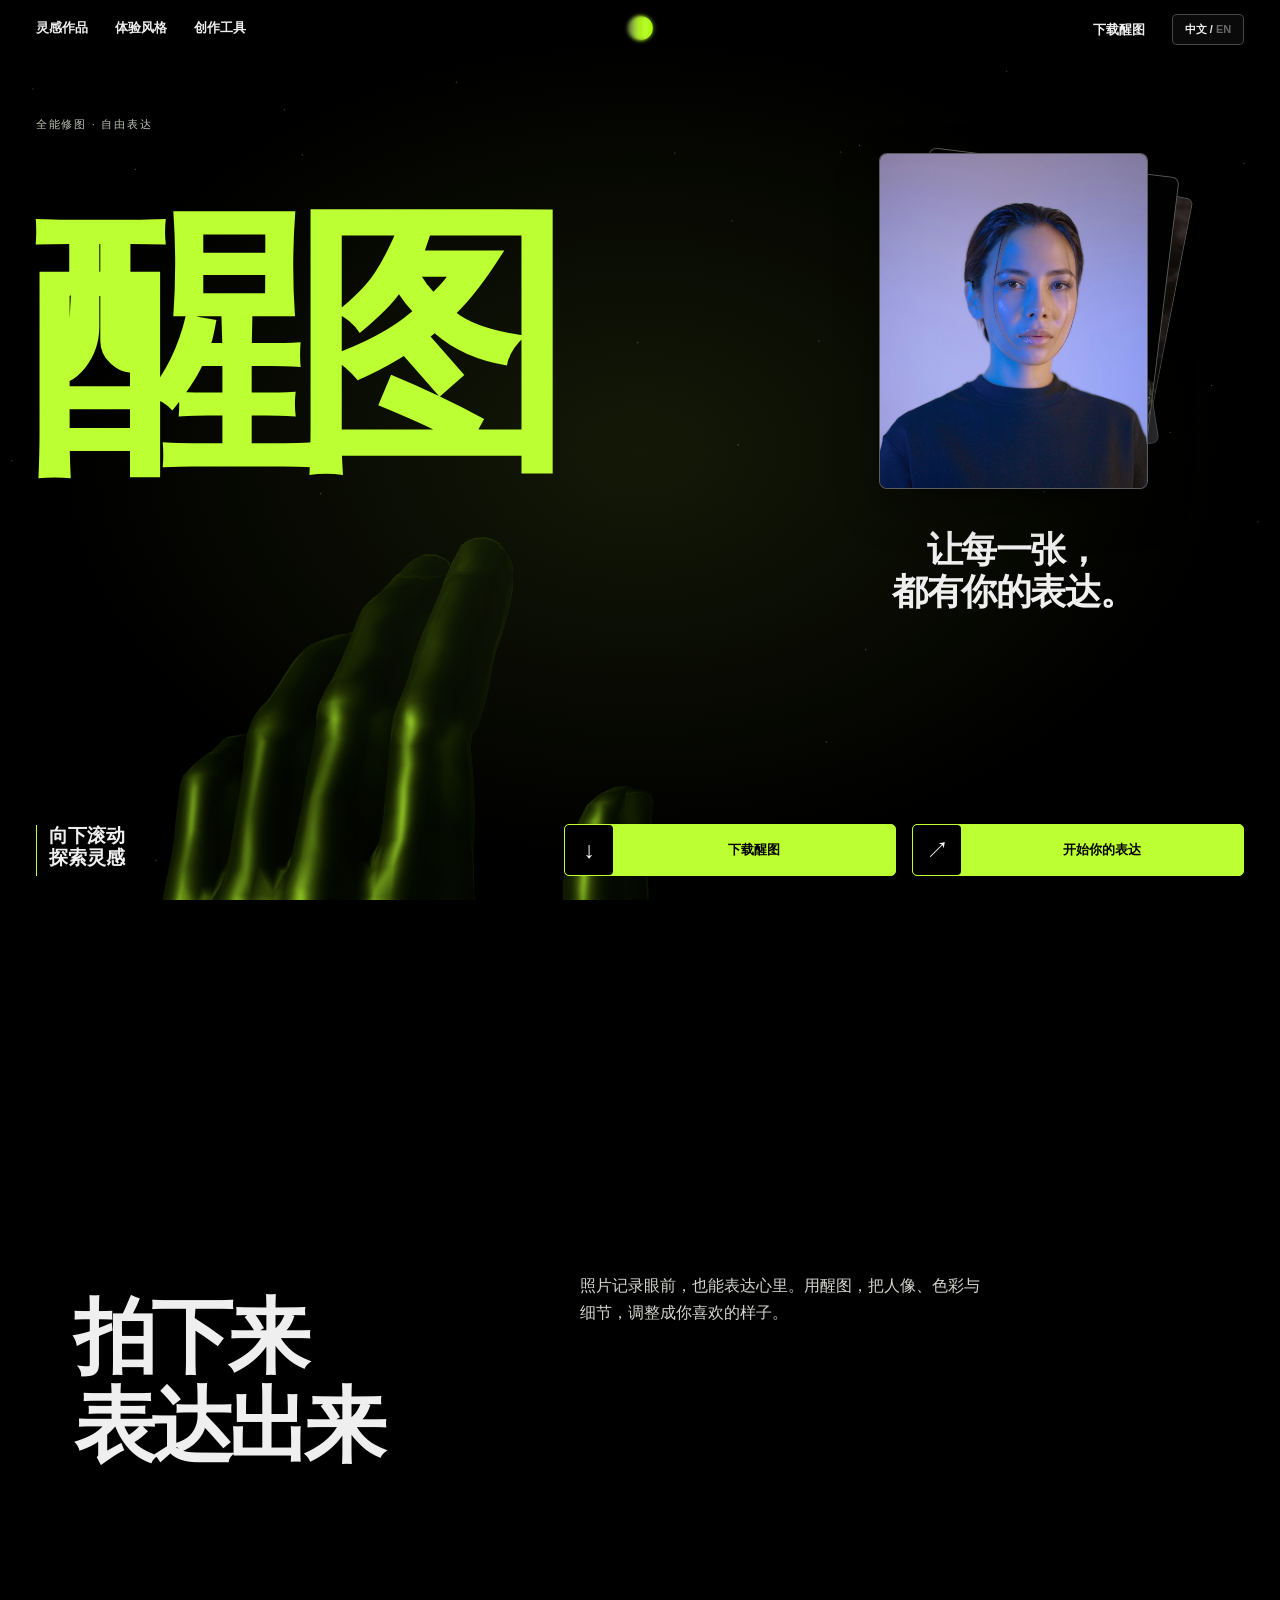
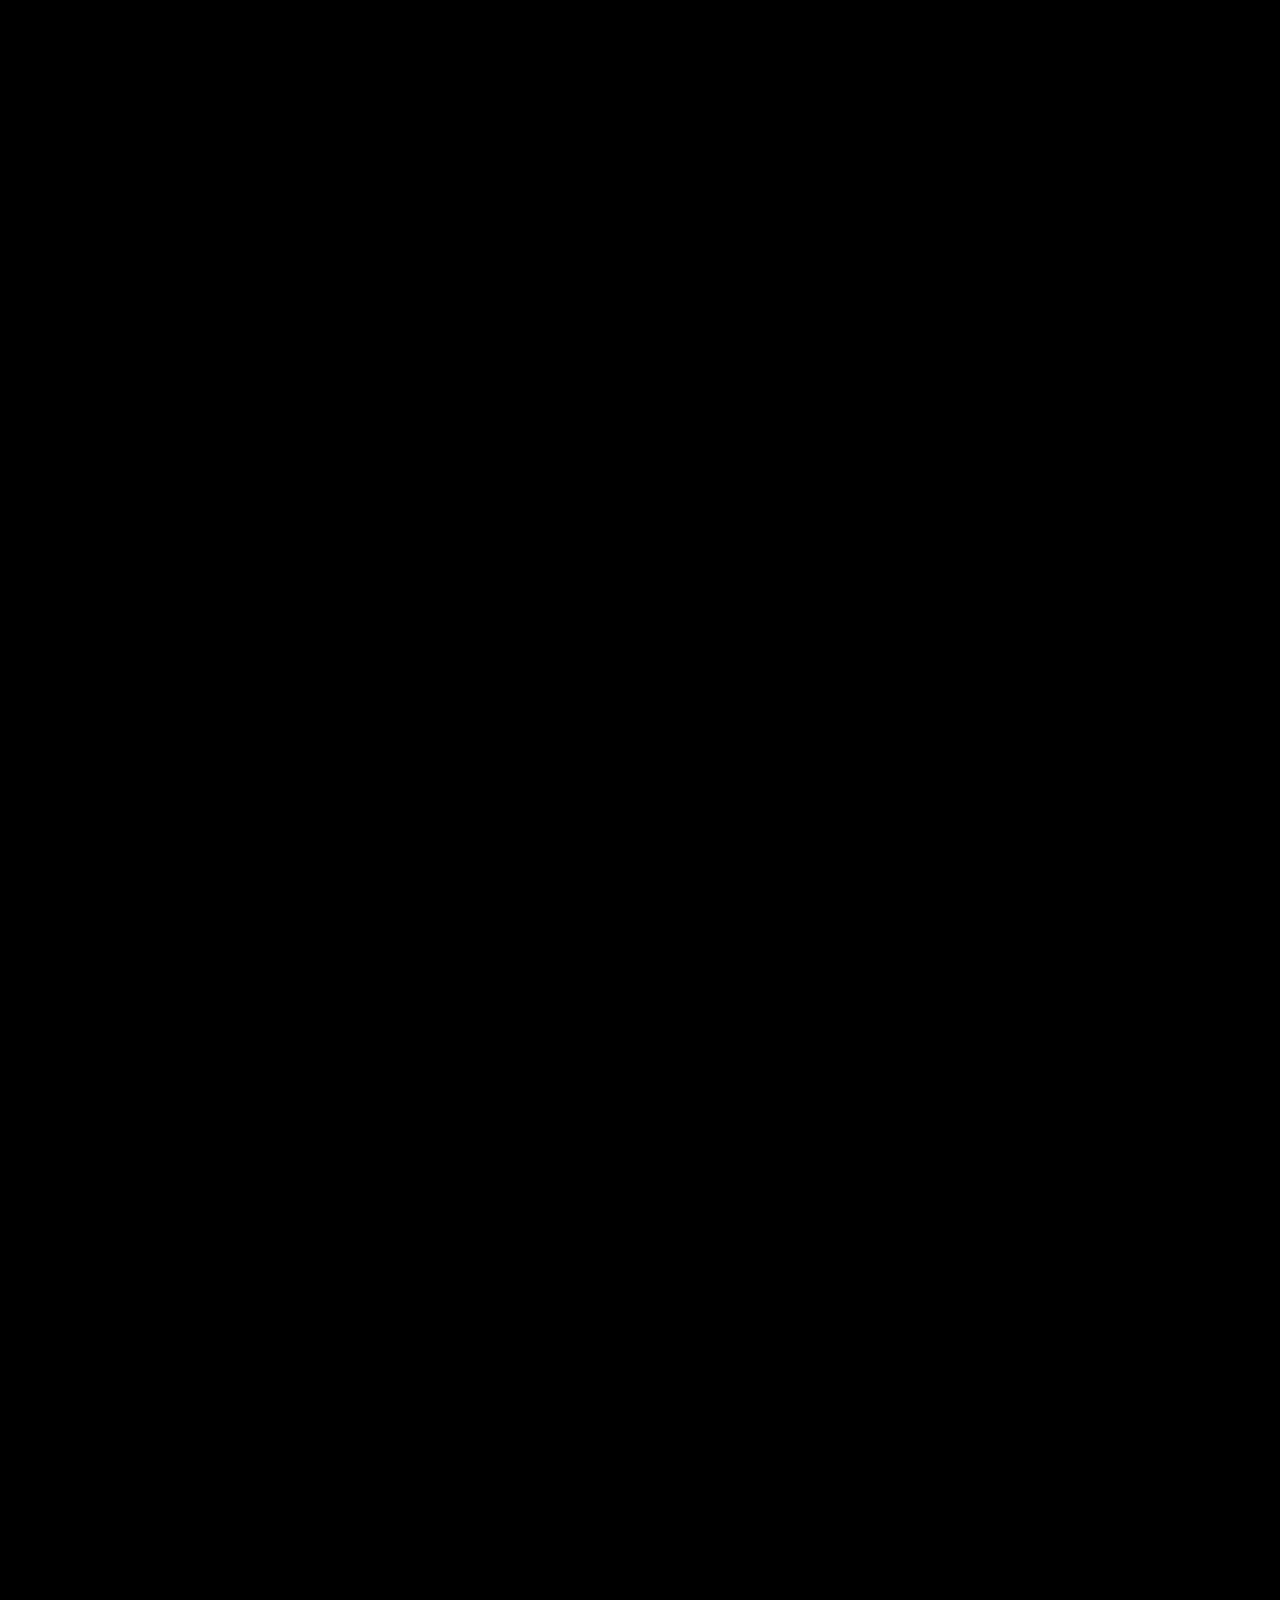
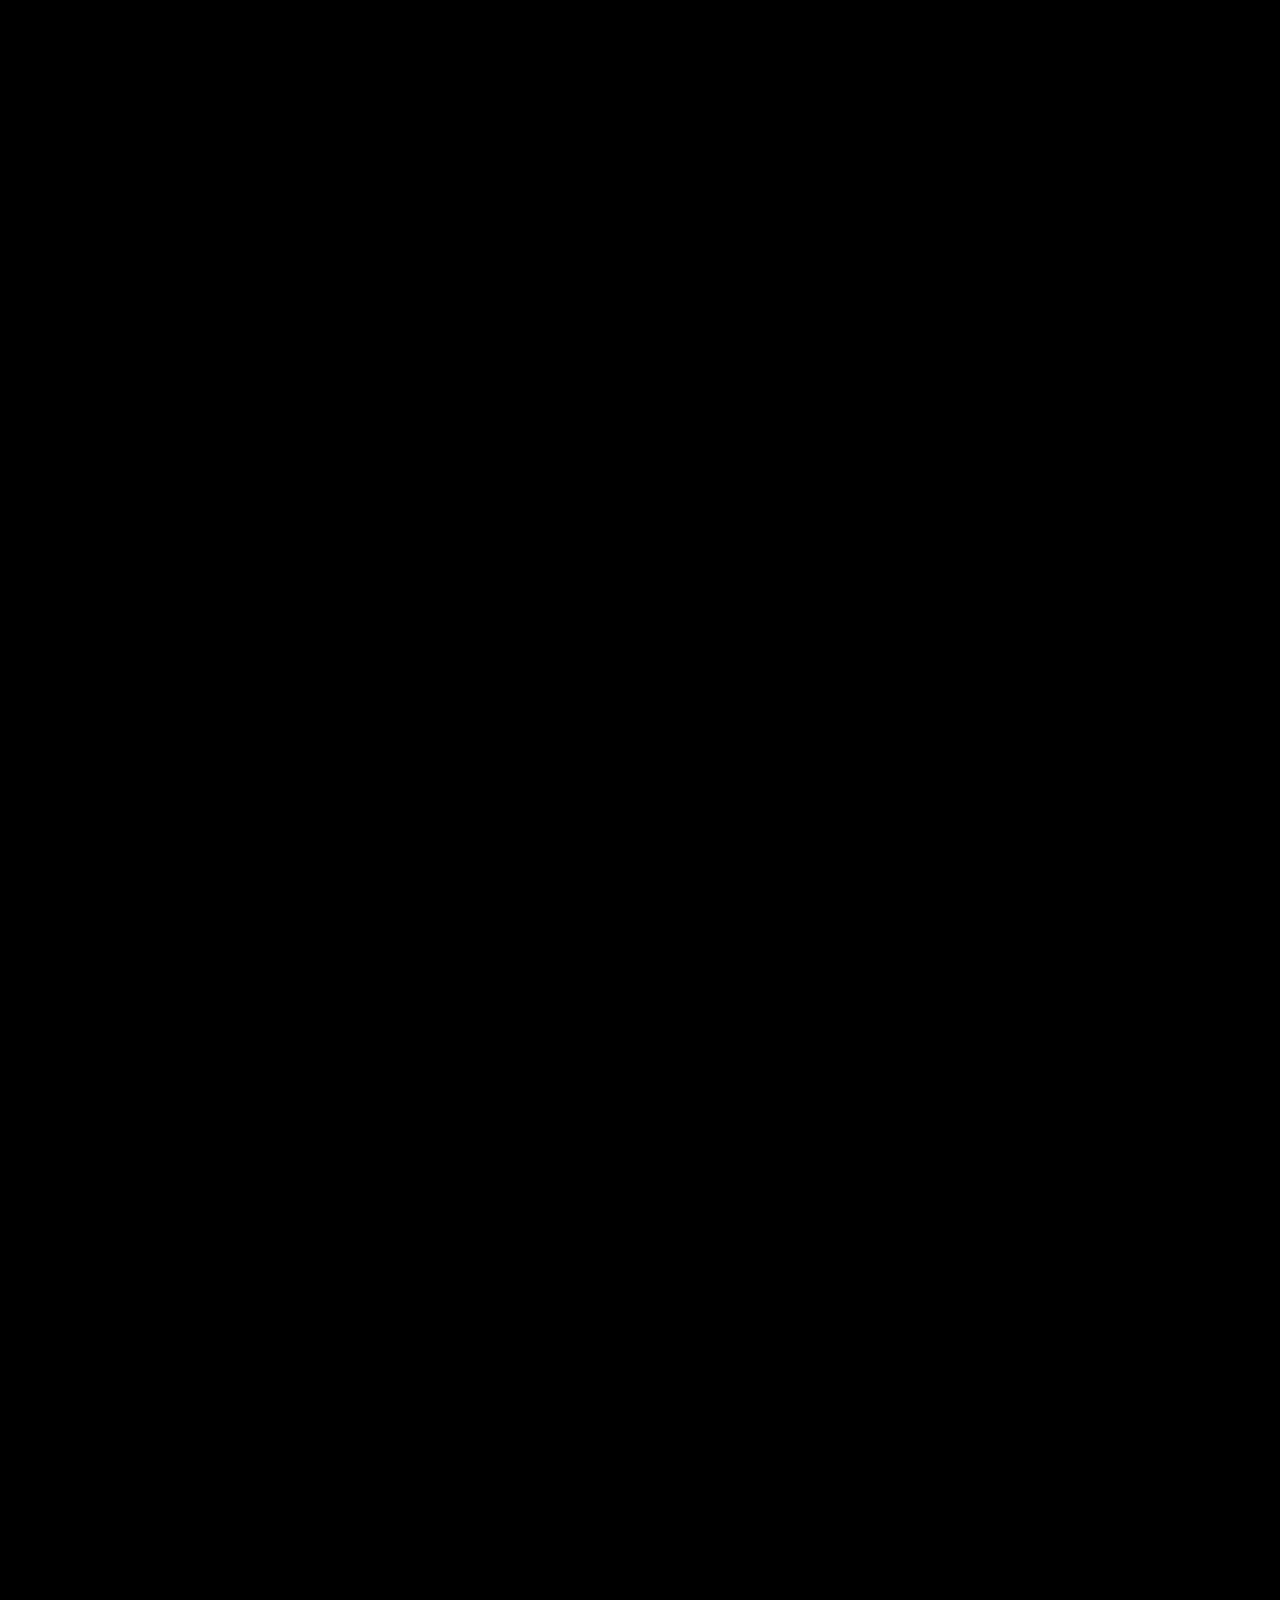
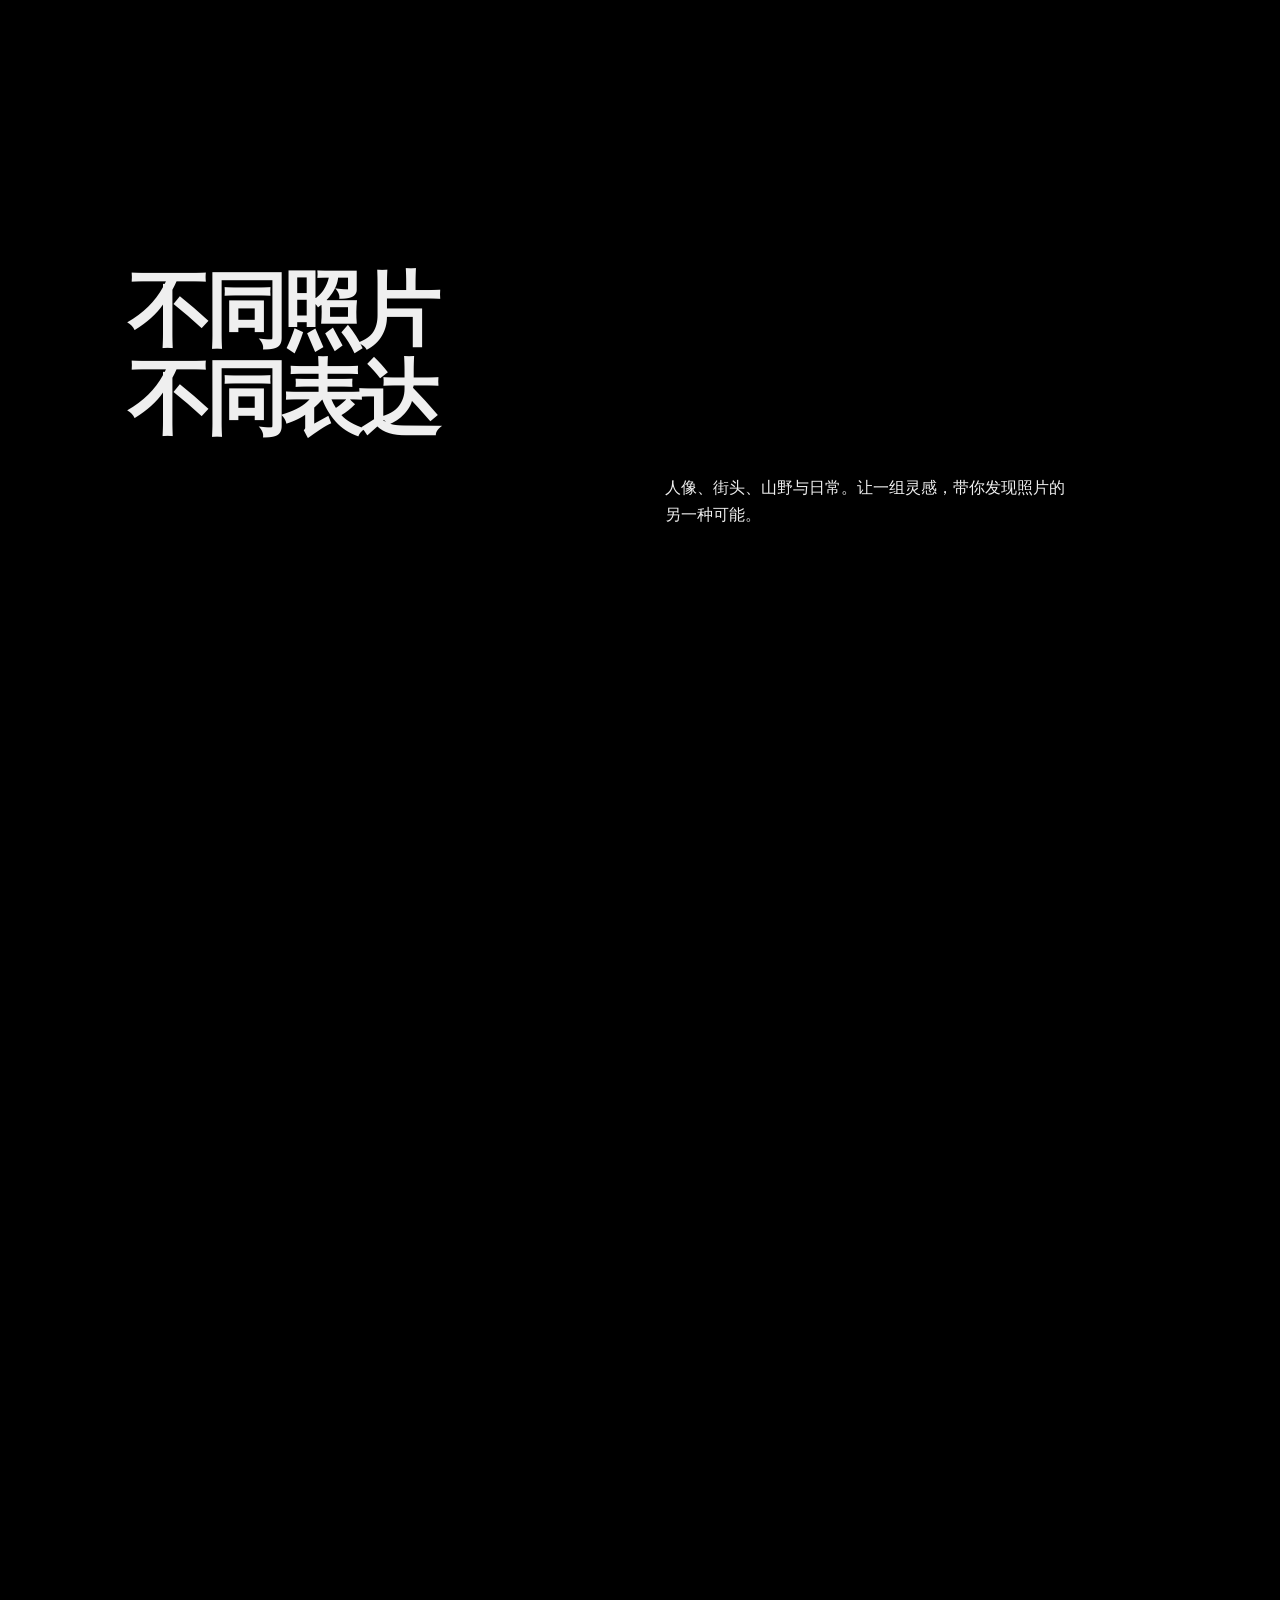
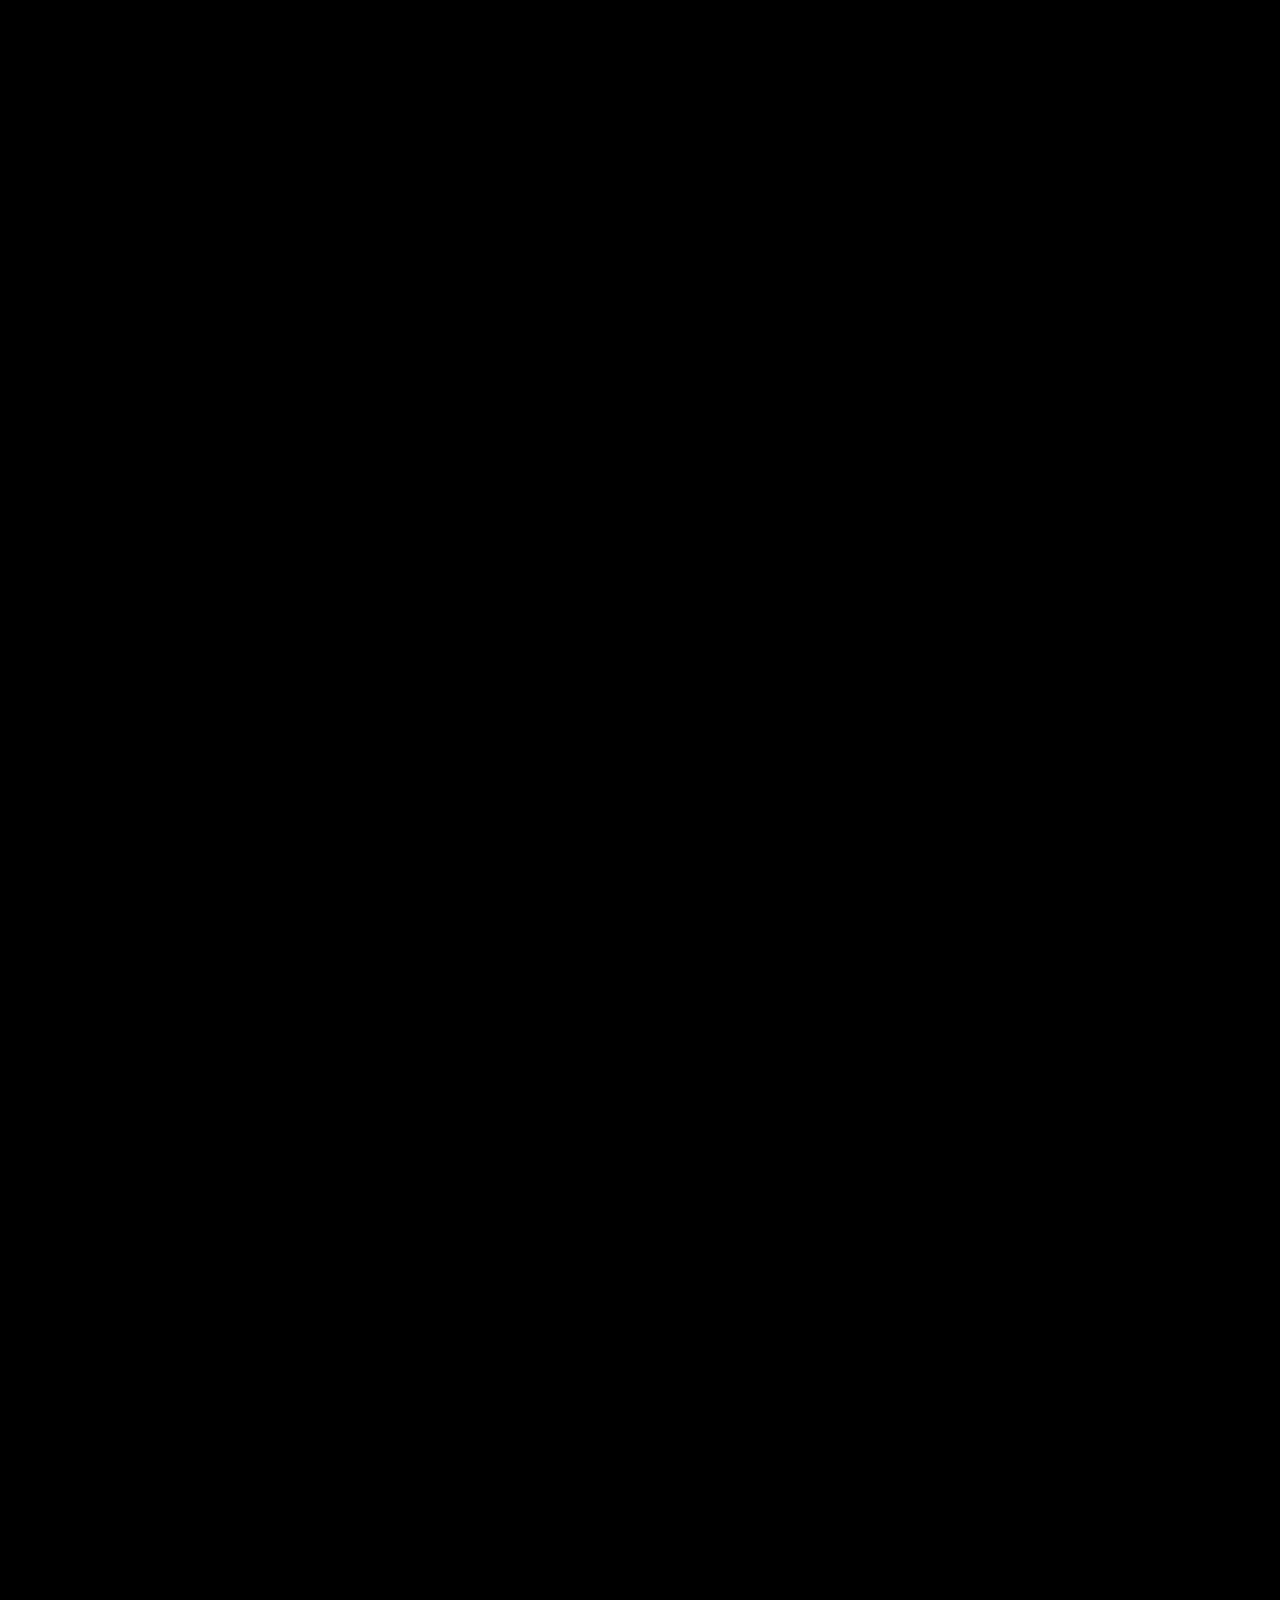
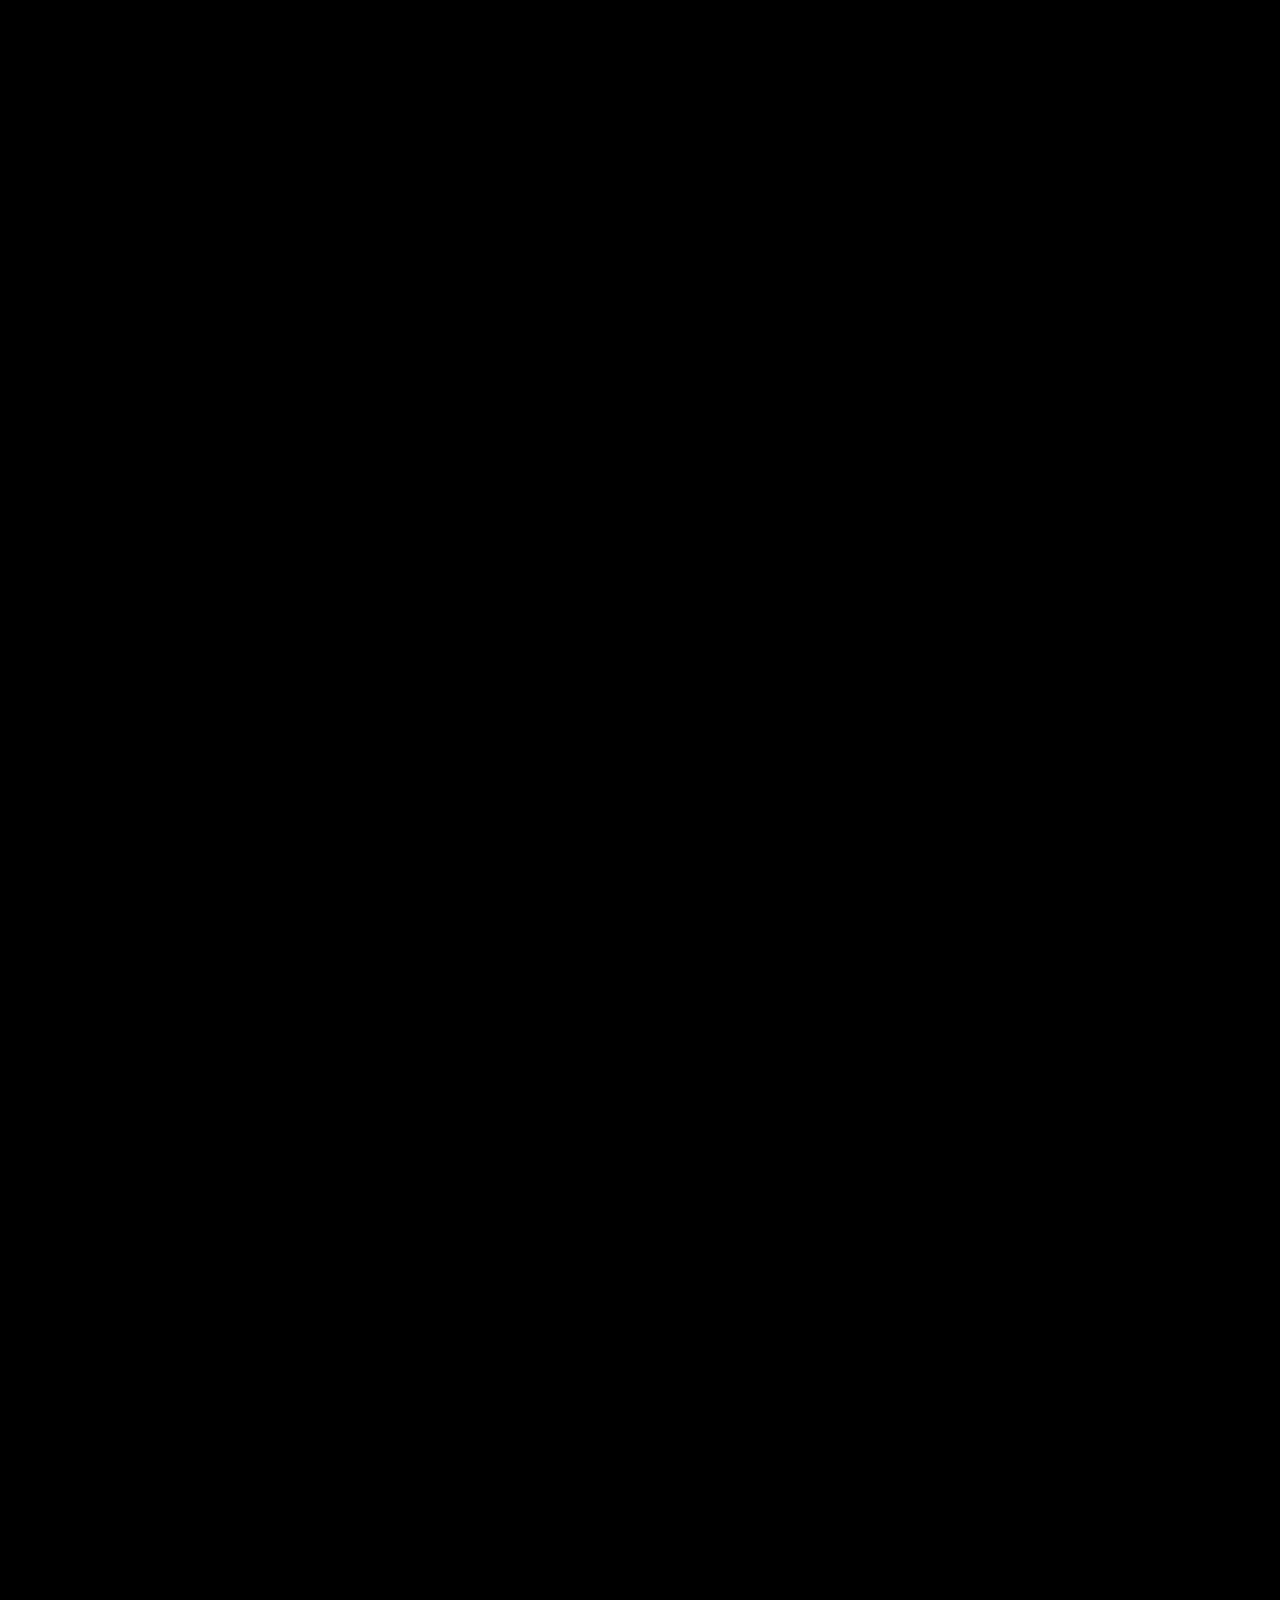
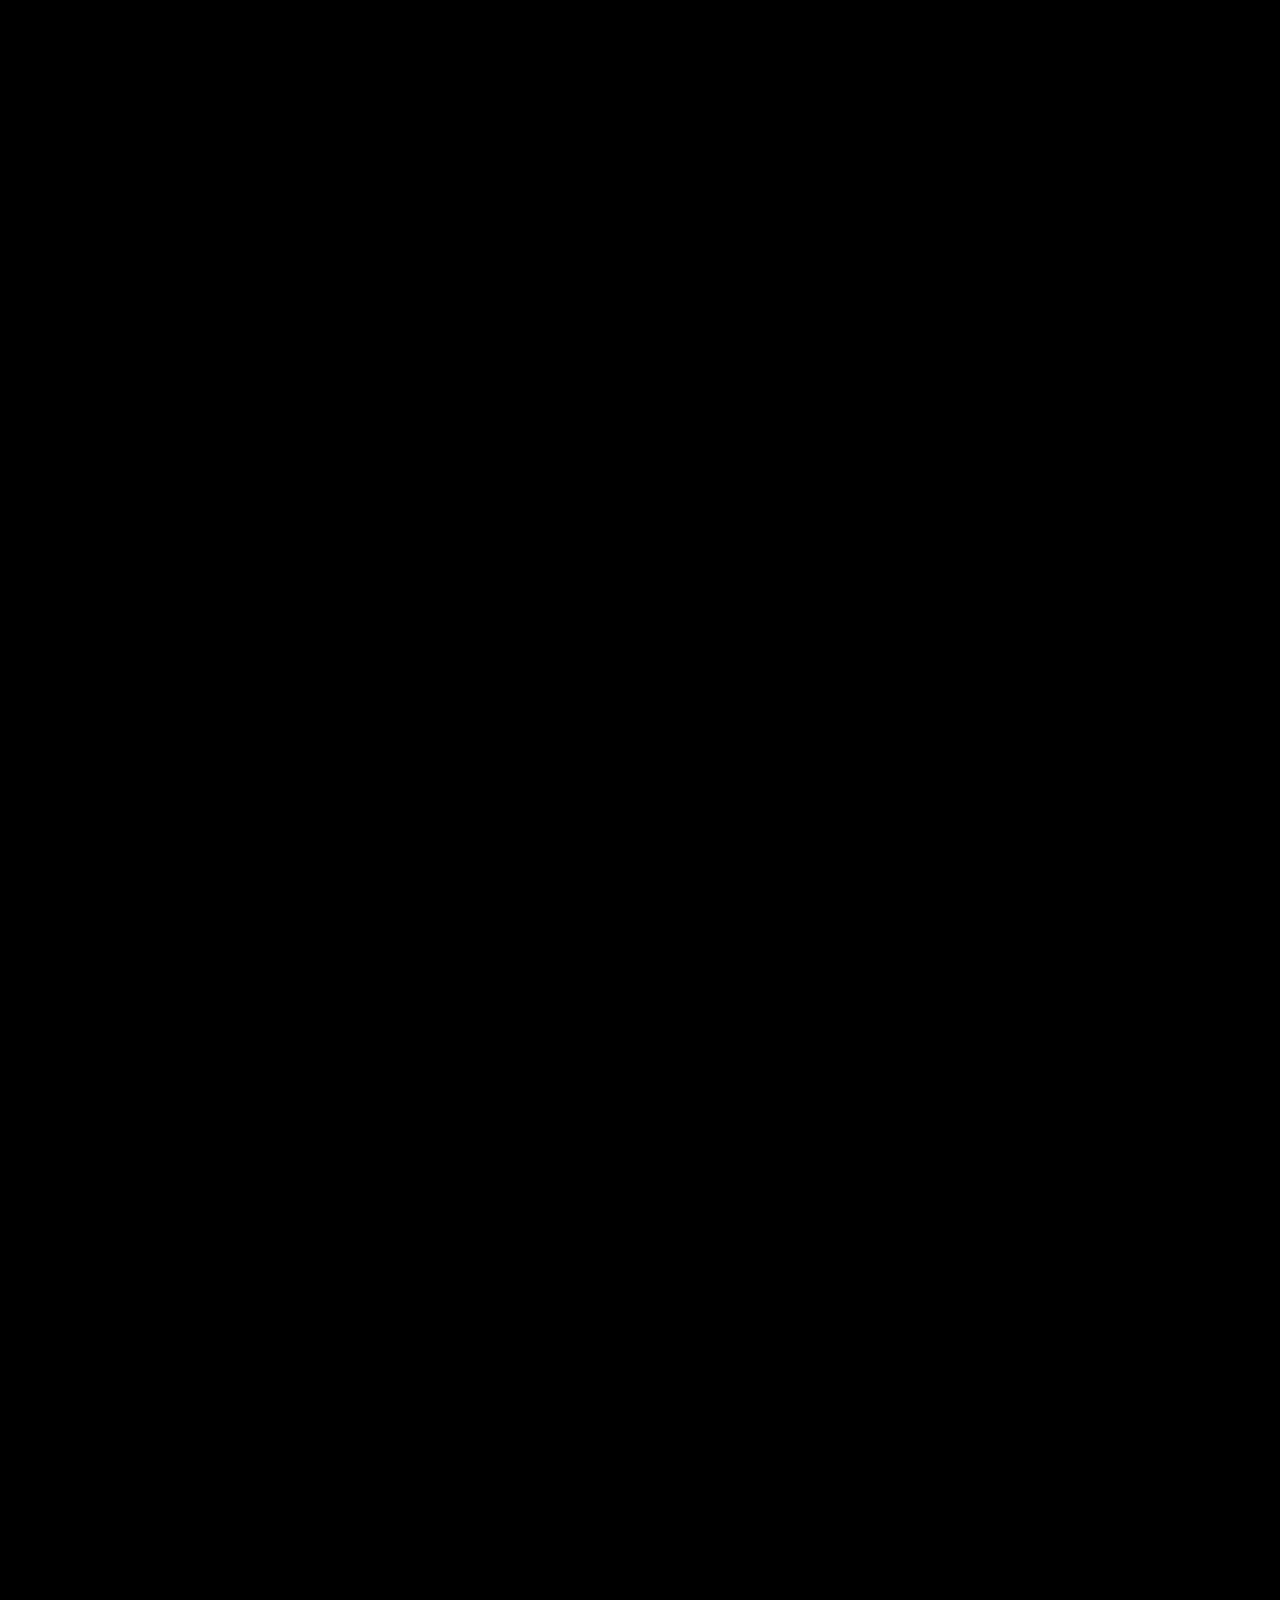
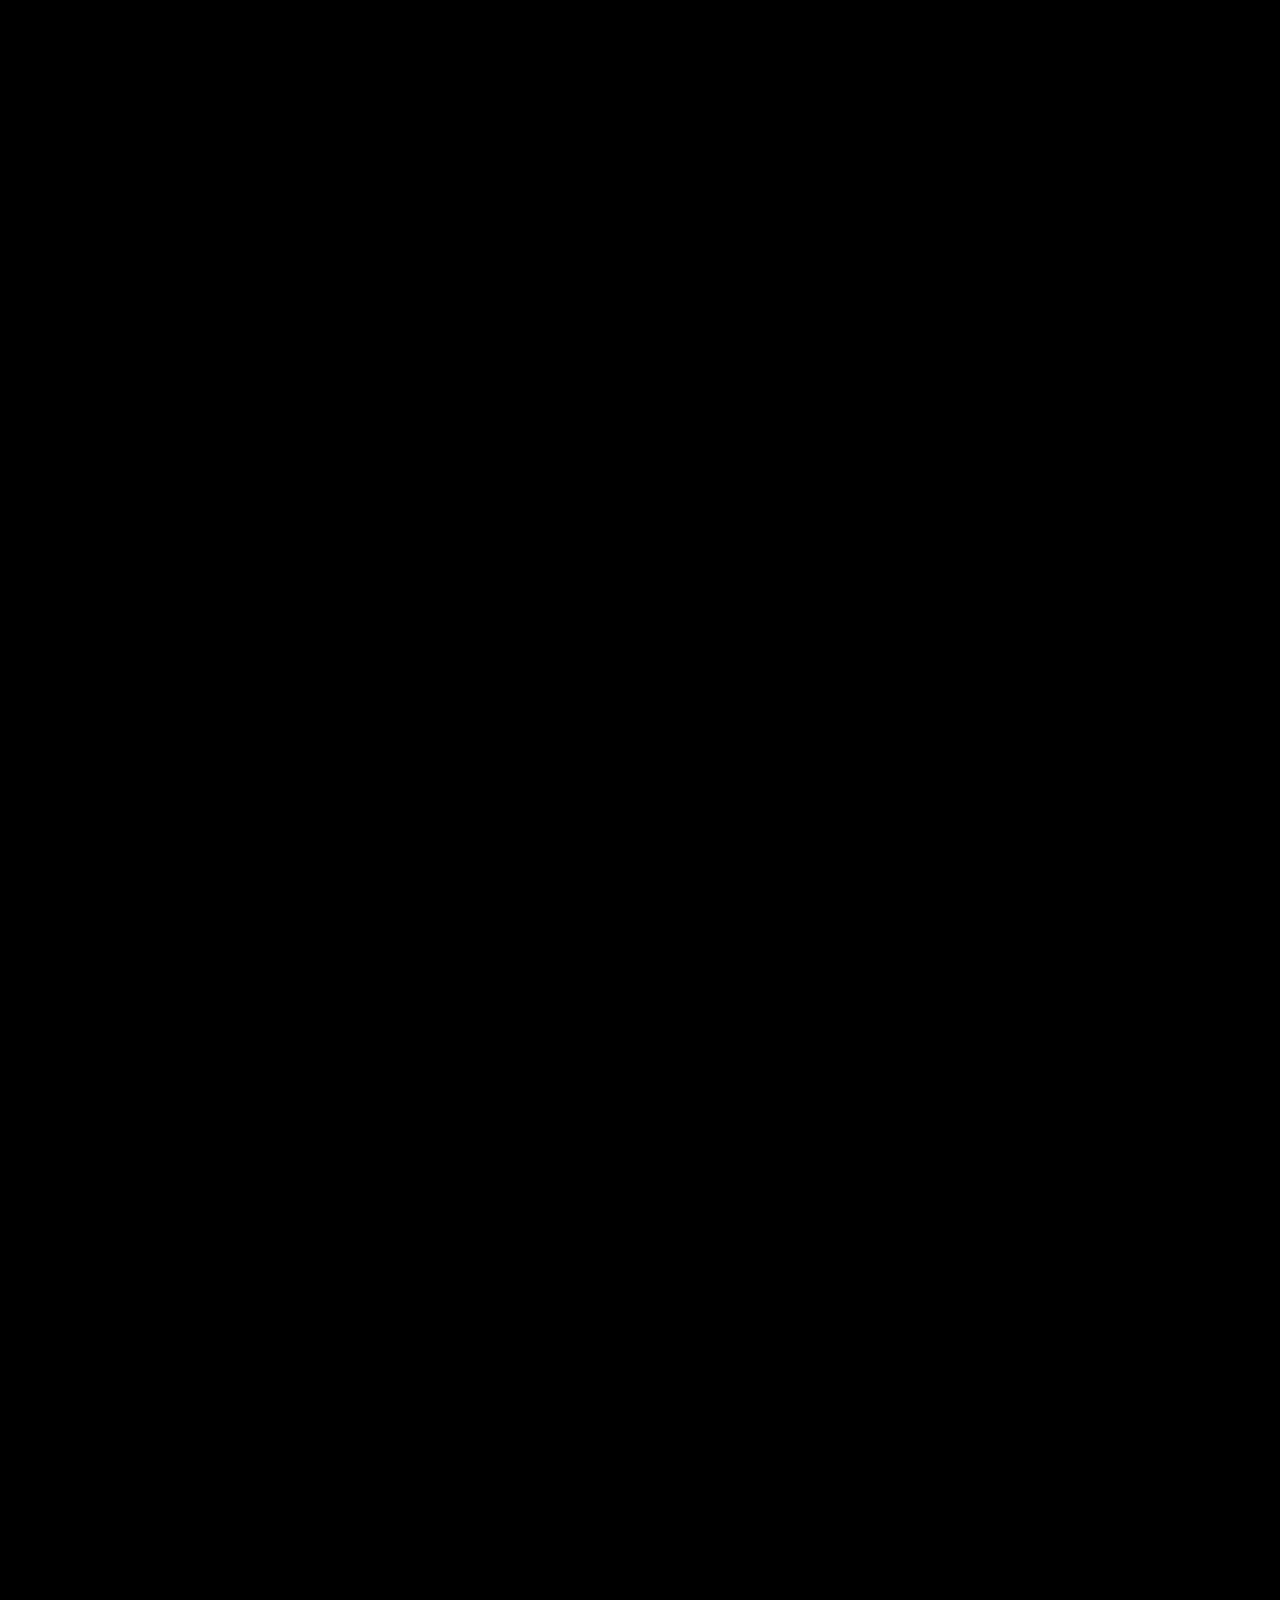
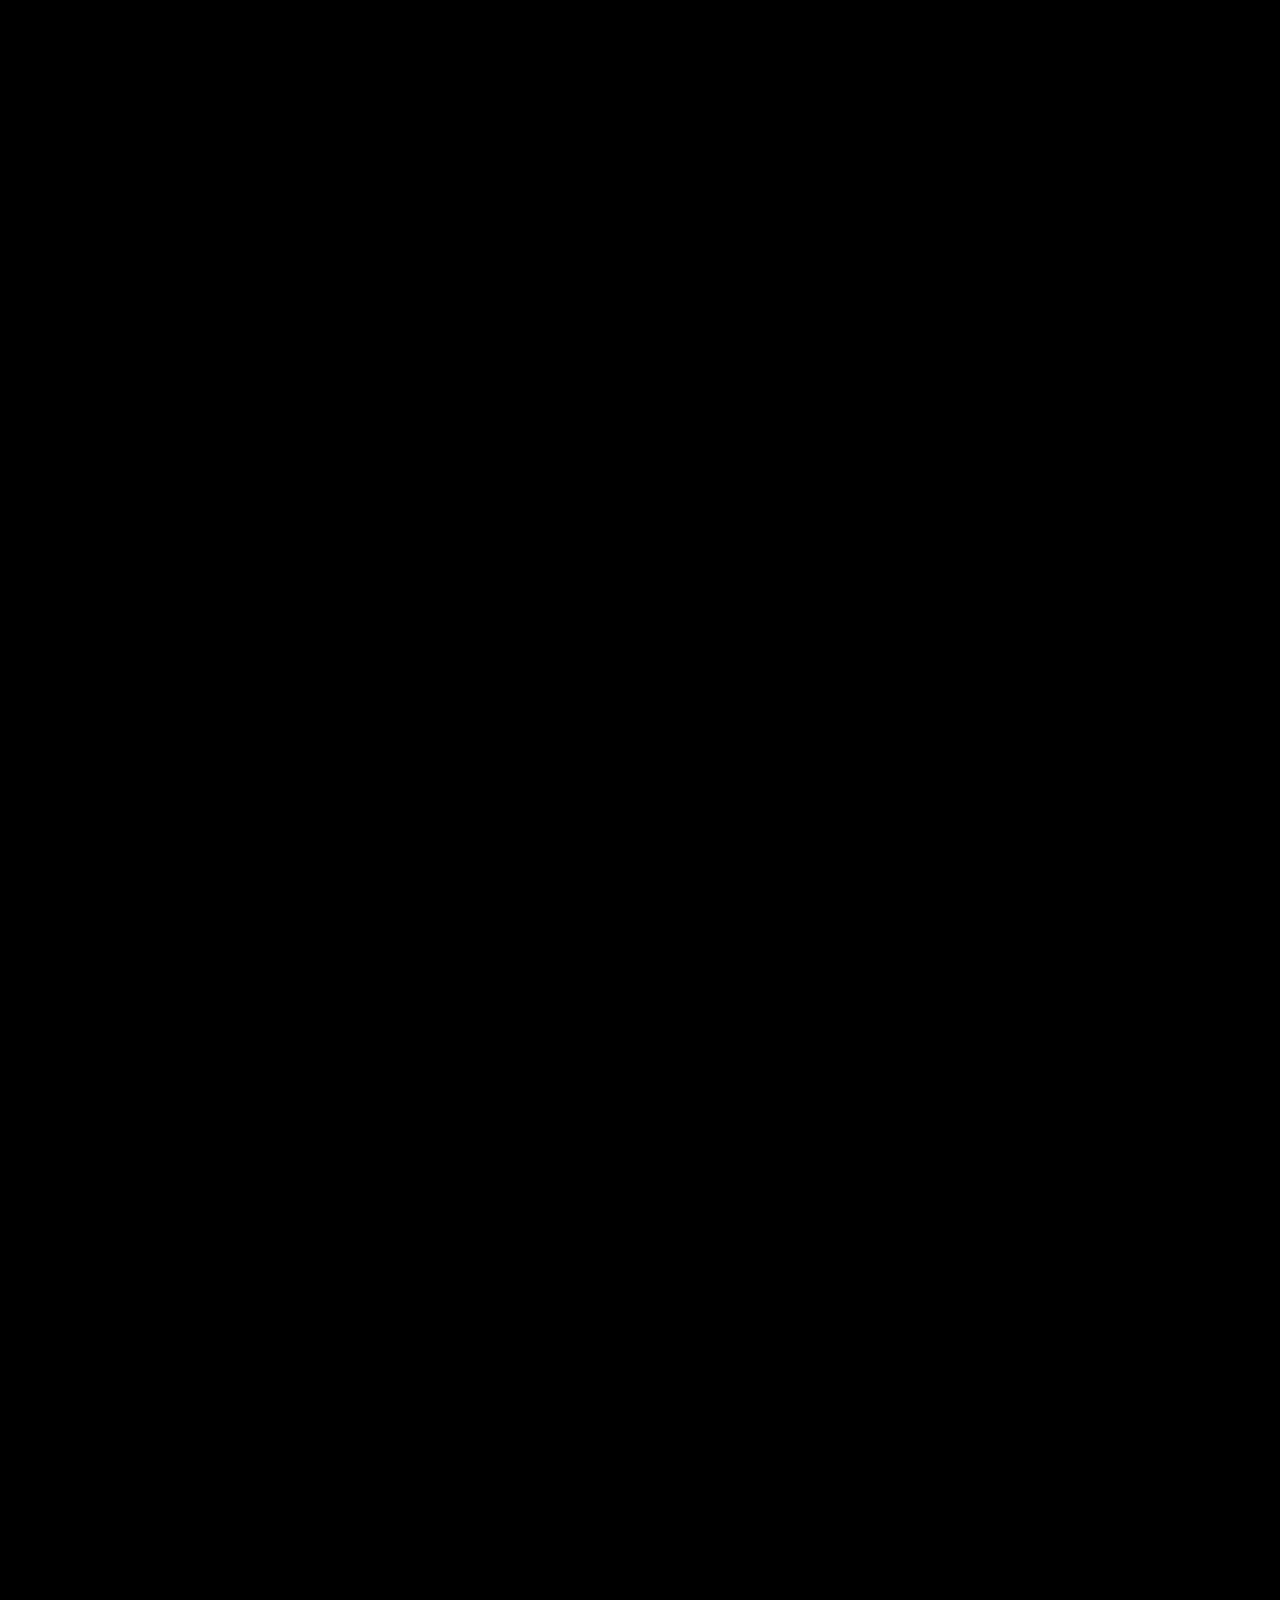
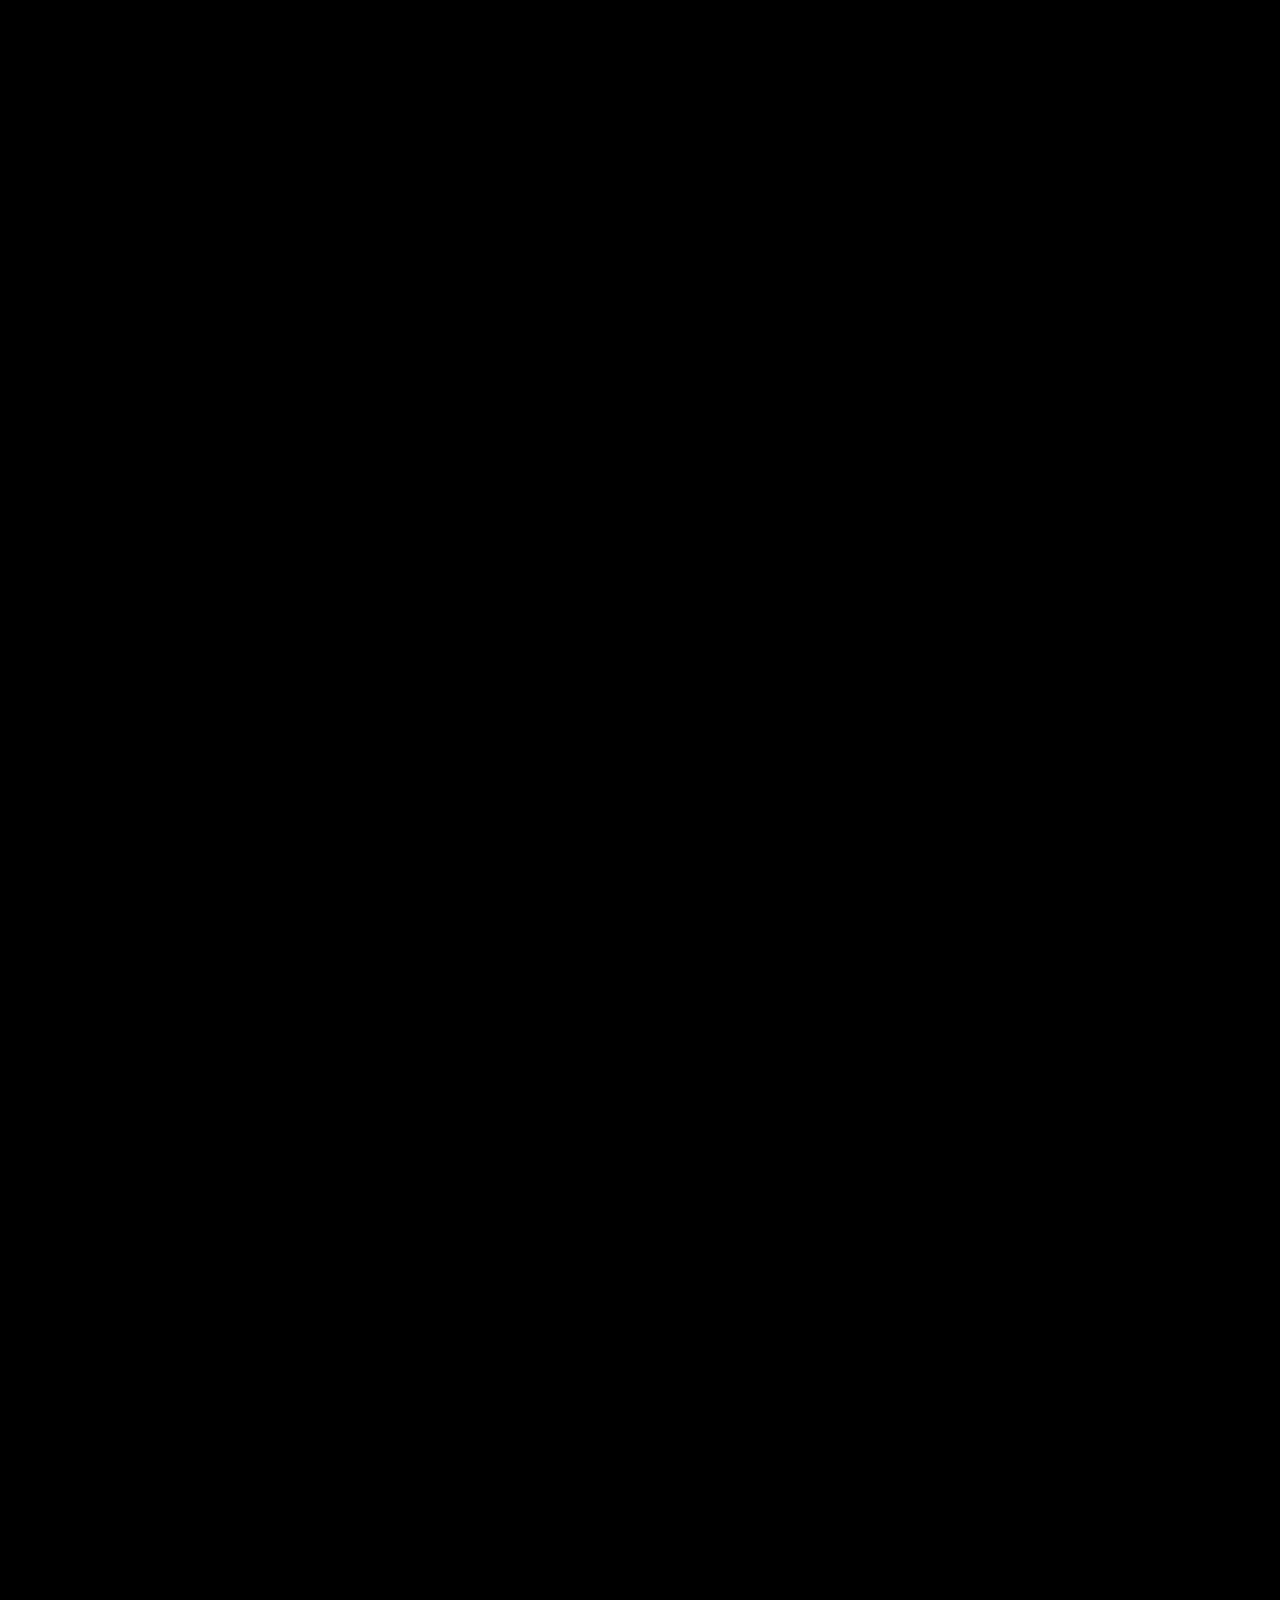
==== index.html @ cb5a3f8a "Publish final bilingual Xingtu landing page" ====
<!doctype html>
<html lang="zh-CN">
<head>
<meta charset="UTF-8"><meta name="viewport" content="width=device-width, initial-scale=1">
<meta name="theme-color" content="#080a06">
<meta name="description" content="探索醒图的人像、色彩与创意工具。让每一张照片，都有你的表达。">
<title>醒图 — 让每一张，都有你的表达。</title>
<link rel="icon" href="./assets/xingtu-icon.jpg"><link rel="stylesheet" href="./styles.css">
</head><body>
<div class="intro" aria-hidden="true"><span class="intro-brand">醒图</span><span class="intro-light"></span></div><button class="intro-skip" data-i18n="intro.skip" type="button">跳过开场 ↗</button><div class="scene-backdrop" aria-hidden="true"><canvas id="hand-scene"></canvas></div>
<a data-i18n="skip" class="skip-link" href="#main">跳至内容</a><header class="site-header" data-i18n-aria="nav.label" aria-label="主导航"><nav class="nav nav-left"><a data-i18n="nav.works" href="#showcase">灵感作品</a><a data-i18n="nav.try" href="#about">体验风格</a><a data-i18n="nav.features" href="#features">创作工具</a></nav><a class="header-mark" href="#top" data-i18n-aria="nav.top" aria-label="回到顶部"><img src="./assets/xingtu-icon.jpg" alt="醒图 Xingtu" width="40" height="40"></a><nav class="nav nav-right"><a data-i18n="nav.download" href="#footer">下载醒图</a><button class="language-toggle" type="button" data-i18n-aria="nav.lang" aria-label="切换为英文"><span class="lang-zh" lang="zh-CN">中文</span><span aria-hidden="true"> / </span><span class="lang-en" lang="en">EN</span></button></nav></header><main id="main"><section class="hero" id="top" aria-labelledby="hero-title"><div class="hero-inner"><p data-i18n="hero.eyebrow" class="hero-eyebrow">全能修图 · 自由表达</p><h1 id="hero-title" class="hero-wordmark"><span class="brand-switch" tabindex="0" aria-label="醒图 Hypic"><span class="brand-chinese">醒图</span><span class="brand-hpic" aria-hidden="true"><span>H</span><span>y</span><span>p</span><span>i</span><span>c</span></span><canvas class="brand-electric" aria-hidden="true"></canvas></span></h1><div class="hero-album"><div class="hero-deck" role="button" tabindex="0" data-i18n-aria="hero.deck" aria-label="拖动或点击切换人像照片"><div class="hero-photo" data-card="0"><img src="./assets/photos/portrait.jpg" data-i18n-alt="photo.portrait" alt="人像摄影" width="1000" height="1250" draggable="false"><img class="hero-grade" src="./assets/photos/portrait.jpg" alt="" aria-hidden="true" draggable="false"></div><div class="hero-photo" data-card="1"><img src="./assets/editorial/backlight.jpg" data-i18n-alt="editorial.backlight" alt="人像摄影" width="1000" height="1250" draggable="false"><img class="hero-grade" src="./assets/editorial/backlight.jpg" alt="" aria-hidden="true" draggable="false"></div><div class="hero-photo" data-card="2"><img src="./assets/editorial/portrait.jpg" data-i18n-alt="editorial.portrait" alt="人像摄影" width="1000" height="1250" draggable="false"><img class="hero-grade" src="./assets/editorial/portrait.jpg" alt="" aria-hidden="true" draggable="false"></div><div class="hero-photo" data-card="3"><img src="./assets/editorial/hero-man.jpg" data-i18n-alt="hero.man" alt="人像摄影" width="1000" height="1250" draggable="false"><img class="hero-grade" src="./assets/editorial/hero-man.jpg" alt="" aria-hidden="true" draggable="false"></div></div><p data-i18n="hero.slogan" class="hero-subtitle">让每一张，<br>都有你的表达。</p></div></div><div class="hero-bottom"><div class="hero-scroll"><span class="scroll-line"></span><span data-i18n="hero.scroll" >向下滚动<br>探索灵感</span></div><div class="hero-actions"><a class="pill-link" href="https://apps.apple.com/cn/app/id1500526240" target="_blank" rel="noreferrer"><span class="pill-icon">↓</span><span data-i18n="nav.download" >下载醒图</span></a><a class="pill-link" href="#about"><span class="pill-icon arrow-icon">↗</span><span data-i18n="hero.cta">开始你的表达</span></a></div></div></section><section class="why scroll-stage" id="why" aria-labelledby="why-title"><div class="sticky-frame why-frame"><div class="why-grid"><h2 data-i18n="why.title" id="why-title" class="display why-heading">拍下来。<br>表达出来。</h2><div class="why-copy"><p data-i18n="why.lead" class="why-lead">照片记录眼前，也能表达心里。用醒图，把人像、色彩与细节，调整成你喜欢的样子。</p><article class="why-item"><h3 data-i18n="why.0.title" >保留真实，也保留光彩。</h3><p data-i18n="why.0.body" >细腻肤质与精准人像调整，让你喜欢的自己，自然出现在画面里。</p></article><article class="why-item"><h3 data-i18n="why.1.title" >让色彩，说出情绪。</h3><p data-i18n="why.1.body" >从清透日常到浓郁电影感，用滤镜与色彩调整，找到这一刻的氛围。</p></article><article class="why-item"><h3 data-i18n="why.2.title" >细节之间，自有主张。</h3><p data-i18n="why.2.body" >调整光影与构图，把注意力留给真正想表达的部分。</p></article><article class="why-item"><h3 data-i18n="why.3.title" >灵感，不止一种答案。</h3><p data-i18n="why.3.body" >用贴纸、文字与创作素材，为熟悉的照片，打开新的表达方式。</p></article></div></div></div></section><section class="showcase scroll-stage" id="showcase" aria-labelledby="showcase-title"><div class="sticky-frame showcase-frame"><div class="showcase-heading"><h2 data-i18n="gallery.title" id="showcase-title" class="display">不同照片。<br>不同表达。</h2><p data-i18n="gallery.body" >人像、街头、山野与日常。让一组灵感，带你发现照片的另一种可能。</p></div><div class="showcase-window" data-i18n-aria="gallery.label" aria-label="摄影风格灵感"><div class="showcase-track"><a class="showcase-card" href="#about" data-photo="portrait" data-preset="portrait"><div class="photo-wrap"><video muted loop playsinline preload="none" poster="./assets/videos/portrait.jpg" data-video="./assets/videos/portrait.mp4" aria-hidden="true"></video><span class="photo-number">01</span><span class="photo-open" aria-hidden="true">↗</span></div><div><strong data-i18n="photo.portrait" >光里的自己</strong><span data-i18n="category.portrait" >人像 / 清透</span></div></a><a class="showcase-card" href="#about" data-photo="fashion" data-preset="warm"><div class="photo-wrap"><video muted loop playsinline preload="none" poster="./assets/videos/fashion.jpg" data-video="./assets/videos/fashion.mp4" aria-hidden="true"></video><span class="photo-number">02</span><span class="photo-open" aria-hidden="true">↗</span></div><div><strong data-i18n="photo.fashion" >日常也有态度</strong><span data-i18n="category.fashion" >日常 / 胶片</span></div></a><a class="showcase-card" href="#about" data-photo="landscape" data-preset="portrait"><div class="photo-wrap"><video muted loop playsinline preload="none" poster="./assets/videos/landscape.jpg" data-video="./assets/videos/landscape.mp4" aria-hidden="true"></video><span class="photo-number">03</span><span class="photo-open" aria-hidden="true">↗</span></div><div><strong data-i18n="photo.landscape" >把山野留在眼底</strong><span data-i18n="category.landscape" >风景 / 通透</span></div></a><a class="showcase-card" href="#about" data-photo="city" data-preset="warm"><div class="photo-wrap"><video muted loop playsinline preload="none" poster="./assets/videos/city.jpg" data-video="./assets/videos/city.mp4" aria-hidden="true"></video><span class="photo-number">04</span><span class="photo-open" aria-hidden="true">↗</span></div><div><strong data-i18n="photo.city" >暮色正在发生</strong><span data-i18n="category.city" >城市 / 电影</span></div></a><a class="showcase-card" href="#about" data-photo="nature" data-preset="warm"><div class="photo-wrap"><video muted loop playsinline preload="none" poster="./assets/videos/nature.jpg" data-video="./assets/videos/nature.mp4" aria-hidden="true"></video><span class="photo-number">05</span><span class="photo-open" aria-hidden="true">↗</span></div><div><strong data-i18n="photo.nature" >向自由的地方去</strong><span data-i18n="category.nature" >旅行 / 暖调</span></div></a><div class="showcase-end"><span class="small-label">XINGTU / IN MOTION</span><h3 data-i18n="gallery.end">下一张，<br>由你表达。</h3><a class="pill-link" href="#about"><span class="pill-icon">↗</span><span data-i18n="gallery.cta">探索你的表达</span></a></div></div></div></div></section><section class="manifesto scroll-stage" id="manifesto" aria-labelledby="film-title"><div class="sticky-frame manifesto-frame"><div class="film-window"><video class="portrait-film" muted loop playsinline preload="none" poster="./assets/videos/portrait-film.jpg?v=restored" data-video="./assets/videos/portrait-film.mp4?v=restored" aria-hidden="true"></video><div class="film-shade"></div></div><div class="film-copy"><h2 id="film-title" data-i18n="manifesto.build" class="display">让灵感，<br><span>显影。</span></h2><p data-i18n="film.body">光落下的地方，故事开始。</p></div></div></section><section class="orbit scroll-stage" id="possibilities" aria-labelledby="orbit-title"><div class="sticky-frame orbit-frame"><div class="orbit-copy"><h2 class="display" id="orbit-title" data-i18n="orbit.title">看见<br><span>可能。</span></h2><p data-i18n="orbit.body">每一种目光，<br>都能找到自己的表达。</p></div><div class="orbit-photos"><figure class="orbit-photo orbit-photo-0" style="--i:0"><button class="orbit-surface" type="button" aria-expanded="false" aria-describedby="orbit-note-0"><img src="./assets/editorial/street.jpg" data-i18n-alt="editorial.street" alt="street" width="1600" height="2000" loading="lazy"><span class="orbit-note" id="orbit-note-0"><strong data-i18n="orbit.0.title"></strong><span data-i18n="orbit.0.body"></span></span></button></figure><figure class="orbit-photo orbit-photo-1" style="--i:1"><button class="orbit-surface" type="button" aria-expanded="false" aria-describedby="orbit-note-1"><img src="./assets/editorial/coast.jpg" data-i18n-alt="editorial.coast" alt="coast" width="1600" height="2000" loading="lazy"><span class="orbit-note" id="orbit-note-1"><strong data-i18n="orbit.1.title"></strong><span data-i18n="orbit.1.body"></span></span></button></figure><figure class="orbit-photo orbit-photo-2" style="--i:2"><button class="orbit-surface" type="button" aria-expanded="false" aria-describedby="orbit-note-2"><img src="./assets/editorial/interior.jpg" data-i18n-alt="editorial.interior" alt="interior" width="1600" height="2000" loading="lazy"><span class="orbit-note" id="orbit-note-2"><strong data-i18n="orbit.2.title"></strong><span data-i18n="orbit.2.body"></span></span></button></figure><figure class="orbit-photo orbit-photo-3" style="--i:3"><button class="orbit-surface" type="button" aria-expanded="false" aria-describedby="orbit-note-3"><img src="./assets/editorial/backlight.jpg" data-i18n-alt="editorial.backlight" alt="backlight" width="1600" height="2000" loading="lazy"><span class="orbit-note" id="orbit-note-3"><strong data-i18n="orbit.3.title"></strong><span data-i18n="orbit.3.body"></span></span></button></figure><figure class="orbit-photo orbit-photo-4" style="--i:4"><button class="orbit-surface" type="button" aria-expanded="false" aria-describedby="orbit-note-4"><img src="./assets/editorial/creative.jpg" data-i18n-alt="editorial.creative" alt="creative" width="1600" height="2000" loading="lazy"><span class="orbit-note" id="orbit-note-4"><strong data-i18n="orbit.4.title"></strong><span data-i18n="orbit.4.body"></span></span></button></figure><figure class="orbit-photo orbit-photo-5" style="--i:5"><button class="orbit-surface" type="button" aria-expanded="false" aria-describedby="orbit-note-5"><img src="./assets/editorial/mountain.jpg" data-i18n-alt="editorial.mountain" alt="mountain" width="1600" height="2000" loading="lazy"><span class="orbit-note" id="orbit-note-5"><strong data-i18n="orbit.5.title"></strong><span data-i18n="orbit.5.body"></span></span></button></figure><figure class="orbit-photo orbit-photo-6" style="--i:6"><button class="orbit-surface" type="button" aria-expanded="false" aria-describedby="orbit-note-6"><img src="./assets/photos/portrait.jpg" data-i18n-alt="photo.portrait" alt="portrait" width="1600" height="2000" loading="lazy"><span class="orbit-note" id="orbit-note-6"><strong data-i18n="orbit.6.title"></strong><span data-i18n="orbit.6.body"></span></span></button></figure></div><span class="orbit-caption" data-i18n="orbit.hint">继续向下，让灵感成为你的画面。</span></div></section><div class="photo-bridge" aria-hidden="true"><img src="./assets/photos/portrait.jpg" alt=""></div><section class="description scroll-stage" id="about" data-i18n-aria="about.label" aria-label="风格体验"><div class="sticky-frame description-frame"><div class="description-top"><span data-i18n="about.kicker" >醒图 / 风格实验室</span><span data-i18n="demo.tip" >拖动，发现另一种可能。</span></div><div class="demo-heading"><h2 data-i18n="about.title" class="display">滑动之间，表达不同。</h2></div><p data-i18n="about.body" >同一瞬间，也能有不同情绪。选择风格，拖动分界线，看看光与色彩如何改变画面的表达。</p><div class="demo-workspace"><div class="compare" style="--split:50%"><img class="compare-original" src="./assets/photos/portrait.jpg" data-i18n-alt="photo.portrait" alt="光里的自己" width="1000" height="1000"><div class="compare-edited"><img src="./assets/photos/portrait.jpg" alt="" width="1000" height="1000"></div><div class="compare-labels"><span data-i18n="demo.original" >原始照片</span><span data-i18n="demo.preview" >风格预览</span></div><div class="compare-handle" aria-hidden="true"><span>↔</span></div><input id="compare-slider" type="range" min="0" max="100" value="50" data-i18n-aria="demo.range" aria-label="调整原片与风格预览的分界线"></div><div class="demo-controls"><span class="small-label">01 / 03</span><h3 data-i18n="demo.styles" >选择照片风格</h3><div class="style-tabs" role="group" data-i18n-aria="demo.styles" aria-label="选择照片风格"><button data-i18n="demo.portrait" type="button" data-preset="portrait" aria-pressed="true">清透</button><button data-i18n="demo.warm" type="button" data-preset="warm" aria-pressed="false">暖调</button><button data-i18n="demo.mono" type="button" data-preset="mono" aria-pressed="false">黑白</button></div><div class="style-swatch" aria-hidden="true"><i></i><i></i><i></i><i></i><i></i></div><p data-i18n="demo.note" class="demo-note">风格预览：演示色彩变化，实际修图请在 App 内体验。</p></div></div></div></section><section class="features scroll-stage" id="features" aria-labelledby="features-title"><div class="sticky-frame features-frame"><div class="features-title"><span data-i18n="features.kicker" >你的灵感</span><h2 data-i18n="features.title" id="features-title">值得好好表达。</h2></div><div class="feature-stack"><article class="feature-card" role="button" tabindex="0" aria-haspopup="dialog"><span class="feature-number">01</span><div class="feature-visual feature-visual-0" aria-hidden="true"><img src="./assets/editorial/portrait.jpg" alt="" width="1600" height="1200" loading="lazy"><img class="feature-result" src="./assets/editorial/portrait.jpg" alt="" width="1600" height="1200" loading="lazy"><span class="feature-visual-tag" data-i18n="feature.0.tag"></span></div><div><h3 data-i18n="feature.0.title" >质感人像</h3><p data-i18n="feature.0.body" >细腻肤质，保留个人特征。</p></div></article><article class="feature-card" role="button" tabindex="0" aria-haspopup="dialog"><span class="feature-number">02</span><div class="feature-visual feature-visual-1" aria-hidden="true"><img src="./assets/editorial/coast.jpg" alt="" width="1600" height="1200" loading="lazy"><img class="feature-result" src="./assets/editorial/coast.jpg" alt="" width="1600" height="1200" loading="lazy"><span class="feature-visual-tag" data-i18n="feature.1.tag"></span></div><div><h3 data-i18n="feature.1.title" >氛围滤镜</h3><p data-i18n="feature.1.body" >让色彩，匹配这一刻的心情。</p></div></article><article class="feature-card" role="button" tabindex="0" aria-haspopup="dialog"><span class="feature-number">03</span><div class="feature-visual feature-visual-2" aria-hidden="true"><img src="./assets/editorial/interior.jpg" alt="" width="1600" height="1200" loading="lazy"><img class="feature-result" src="./assets/editorial/interior.jpg" alt="" width="1600" height="1200" loading="lazy"><span class="feature-visual-tag" data-i18n="feature.2.tag"></span></div><div><h3 data-i18n="feature.2.title" >光影细调</h3><p data-i18n="feature.2.body" >从整体到细节，调整画面层次。</p></div></article><article class="feature-card" role="button" tabindex="0" aria-haspopup="dialog"><span class="feature-number">04</span><div class="feature-visual feature-visual-3" aria-hidden="true"><img src="./assets/editorial/creative.jpg" alt="" width="1600" height="1200" loading="lazy"><img class="feature-result" src="./assets/editorial/creative.jpg" alt="" width="1600" height="1200" loading="lazy"><span class="feature-visual-tag" data-i18n="feature.3.tag"></span></div><div><h3 data-i18n="feature.3.title" >创意表达</h3><p data-i18n="feature.3.body" >文字与贴纸，让照片多一点想法。</p></div></article><article class="feature-card" role="button" tabindex="0" aria-haspopup="dialog"><span class="feature-number">05</span><div class="feature-visual feature-visual-4" aria-hidden="true"><img src="./assets/editorial/backlight.jpg" alt="" width="1600" height="1200" loading="lazy"><img class="feature-result" src="./assets/editorial/backlight.jpg" alt="" width="1600" height="1200" loading="lazy"><span class="feature-visual-tag" data-i18n="feature.4.tag"></span></div><div><h3 data-i18n="feature.4.title" >AI 修图</h3><p data-i18n="feature.4.body" >从参考图出发，探索更多风格。</p></div></article></div></div></section><footer class="footer" id="footer"><div class="footer-grid"><h2 data-i18n="footer.newtitle" class="display">下一张，<br><span>由你定义。</span></h2><div><p data-i18n="footer.newslogan" class="display">让每一张，<br>都有你的表达。</p></div></div><div class="download-links" data-i18n-aria="footer.download" aria-label="下载入口"><a class="pill-link" href="https://apps.apple.com/cn/app/id1500526240" target="_blank" rel="noreferrer"><span class="pill-icon">↓</span><span data-i18n="download.ios" >在 App Store 下载</span></a><a class="pill-link android-link" href="https://m.app.mi.com/details?id=com.xt.retouch" target="_blank" rel="noreferrer"><span class="pill-icon arrow-icon">↗</span><span data-i18n="download.android" >Android 下载</span></a></div><div class="footer-bottom"><a data-i18n="footer.privacy" href="https://lf9-cdn-tos.draftstatic.com/obj/ies-hotsoon-draft/vco/592b12a6-36f5-4be3-84de-b369ee083ce3.html" target="_blank" rel="noreferrer">隐私政策</a><a data-i18n="footer.terms" href="https://lf26-cdn-tos.draftstatic.com/obj/ies-hotsoon-draft/vco/a5b358fd-b117-43b4-be6d-219f38552bf4.html" target="_blank" rel="noreferrer">用户协议</a><a data-i18n="footer.back" href="#top">回到顶部 ↑</a><span data-i18n="footer.credit" >醒图 · 自由表达</span></div></footer></main><dialog class="feature-dialog" aria-labelledby="detail-title" data-lenis-prevent><div class="detail-layout"><div class="detail-image"><img class="detail-original" src="./assets/editorial/portrait.jpg" alt=""><img class="detail-result" src="./assets/editorial/portrait.jpg" alt=""><span class="detail-sticker">MAKE IT YOURS ✳</span><span class="detail-image-label" data-i18n="detail.preview">风格示例</span></div><div class="detail-copy"><span class="small-label" id="detail-number">01 / 05</span><h2 id="detail-title"></h2><p class="detail-body"></p><label class="detail-compare"><span data-i18n="detail.compare">拖动查看前后效果</span><input type="range" min="0" max="100" value="50"></label><div class="detail-presets"><button type="button" data-look="0" data-i18n="demo.portrait" aria-pressed="true">清透</button><button type="button" data-look="1" data-i18n="demo.warm" aria-pressed="false">暖调</button><button type="button" data-look="2" data-i18n="demo.mono" aria-pressed="false">黑白</button></div><label class="detail-adjust"><span data-i18n="detail.adjust">光影强度</span><input type="range" min="70" max="130" value="100"></label><button class="sticker-toggle" type="button" data-i18n="detail.sticker" aria-pressed="false">添加创意贴纸 ＋</button><p class="detail-note" data-i18n="detail.note">网页呈现风格示例，实际修图请在 App 内体验。</p><a class="text-link" href="#footer" data-i18n="detail.download">在醒图中继续创作 ↗</a></div></div><button class="detail-close" type="button" data-i18n-aria="detail.close" aria-label="关闭详情">×</button></dialog><script src="./i18n.js"></script><script src="./vendor/lenis.min.js"></script><script src="./script.js" defer></script><script src="./hero-effects.js" defer></script><script src="./hero-album.js" defer></script><script src="./interactions.js" defer></script><script src="./text-effects.js" defer></script><script type="module" src="./scene.js"></script></body></html>
---- styles.css ----
@font-face {font-family:Anton;src:url('./assets/anton.woff2') format('woff2');font-weight:400;font-display:swap}
@font-face {font-family:RobotoBlack;src:url('./assets/roboto-black.woff2') format('woff2');font-weight:900;font-display:swap}
@font-face {font-family:Panchang;src:url('./assets/panchang-700.woff2') format('woff2');font-weight:700;font-display:swap}
:root {--accent:#bcff32;--white:#efefef;--page-pad:clamp(20px,2.8vw,42px);--page-progress:0%;background:#000;color:var(--white);font-family:Arial,sans-serif}
* {box-sizing:border-box}
html {scroll-behavior:auto}
body {margin:0;min-width:320px;overflow-x:clip;background:transparent}
a {color:inherit;text-decoration:none;-webkit-tap-highlight-color:transparent}
a:focus-visible {outline:2px solid var(--accent);outline-offset:5px}
a:active {filter:brightness(.85)}
img {display:block;max-width:100%}
::selection {background:var(--accent);color:#000}
.scene-backdrop {position:fixed;inset:0;z-index:-1;pointer-events:none;background:#000;transition:background .15s linear}
.scene-backdrop::after {content:'';position:absolute;inset:0;background:radial-gradient(ellipse 100% 65% at 50% 110%,#384a2466,transparent 85%)}
#hand-scene {width:100%;height:100%;display:block}
.light-scene .scene-backdrop {background:var(--white)}
.light-scene .scene-backdrop::after {background:radial-gradient(ellipse 85% 50% at 30% 110%,#bcff324d,transparent)}
.scene-unavailable .scene-backdrop::before {content:'';position:absolute;inset:0;background:url('./assets/hand-fallback.png') 65% 100%/auto 85% no-repeat;opacity:.55}
.skip-link {position:fixed;top:-60px;left:12px;z-index:200;background:var(--accent);color:#000;padding:12px}
.skip-link:focus {top:12px}
.display {font-family:Anton,Impact,sans-serif;font-weight:400;text-transform:uppercase;letter-spacing:-.035em;line-height:.91}
.site-header {position:fixed;z-index:100;inset:0 0 auto;display:grid;grid-template-columns:1fr auto 1fr;align-items:start;padding:14px var(--page-pad);height:70px;pointer-events:none;font-size:13px;font-weight:700;text-transform:uppercase;transition:color .15s}
.site-header::after {content:'';position:absolute;left:0;top:0;width:var(--page-progress);height:2px;background:var(--accent)}
.site-header a {pointer-events:auto}
.nav {display:flex;gap:27px;align-items:center;min-height:28px}
.nav a {transition:color .2s}
.nav a:hover {color:var(--accent)}
.nav-right {justify-content:flex-end}
.header-mark {display:grid;place-items:center;width:40px;height:40px;border-radius:4px;background:var(--accent);transform:translateY(-6px)}
.header-mark img {width:28px;height:28px}
.site-header.is-light {color:#000}
.hero {height:100svh;min-height:650px;position:relative;padding:0 var(--page-pad);overflow:hidden}
.hero-inner {padding-top:clamp(80px,9.6vh,110px)}
.hero-wordmark {margin:0;line-height:0}
.hero-wordmark img {width:100%;transform-origin:center top}
.hero-subtitle {font-family:Panchang,Arial,sans-serif;font-weight:700;text-transform:uppercase;text-align:right;font-size:clamp(26px,3.6vw,52px);line-height:1;letter-spacing:-.06em;margin:1.8vw 0 0}
.hero-bottom {position:absolute;bottom:22px;left:var(--page-pad);right:var(--page-pad);display:grid;grid-template-columns:1fr 2.2fr 1.6fr 1.6fr;gap:24px;align-items:end;text-transform:uppercase;font-size:13px;font-weight:700;line-height:1.05}
.hero-scroll {display:flex;gap:12px;align-items:flex-start;font:24px/.9 Anton,sans-serif}
.scroll-line {width:1px;height:51px;background:var(--accent)}
.hero-credit {margin:0 0 2px}
.hero-credit a {text-decoration:underline;text-underline-offset:3px}
.pill-link {height:52px;display:grid;grid-template-columns:48px 1fr;align-items:center;text-align:center;border:1px solid var(--accent);border-radius:12px;background:var(--accent);color:#000;overflow:hidden;font-size:13px;font-weight:700;text-transform:uppercase;transition:background .25s,transform .25s}
.pill-link:hover {background:var(--white);transform:translateY(-3px)}
.pill-icon {height:100%;display:grid;place-items:center;background:#000;color:#fff;border-radius:10px;font-size:23px;transition:color .25s}
.arrow-icon {font:32px Arial,sans-serif;transition:transform .25s}
.pill-link:hover .arrow-icon {transform:rotate(45deg)}
.scroll-stage {position:relative}
.sticky-frame {position:sticky;top:0;height:100svh;min-height:620px;overflow:hidden}
.why {height:440svh}
.why-frame {padding:13vh var(--page-pad) 6vh}
.why-grid {display:grid;grid-template-columns:45% 55%;max-width:1270px;margin:auto;height:100%;align-items:center}
.why-heading {font-size:clamp(75px,7.5vw,118px);margin:0;padding-left:6vw}
.why-copy {position:relative;max-width:430px;height:220px}
.why-lead,.why-item p {font-size:16px;line-height:1.35;margin:0;max-width:410px}
.why-item {position:absolute;inset:0;opacity:0;pointer-events:none}
.why-item h3 {font-family:Panchang,Arial,sans-serif;font-size:clamp(17px,1.8vw,26px);line-height:1.03;letter-spacing:-.065em;text-transform:uppercase;color:var(--accent);margin:0 0 20px}
.section-index {position:absolute;bottom:32px;right:var(--page-pad);font-size:12px;color:var(--accent)}
.showcase {height:540svh}
.showcase-frame {display:flex;flex-direction:column;padding-top:23vh}
.showcase-heading {position:absolute;inset:23vh 0 auto;display:grid;grid-template-columns:1fr 1fr;gap:50px;padding:0 17vw;align-items:start;will-change:transform}
.showcase-heading h2 {font-size:clamp(72px,8vw,125px);margin:0}
.showcase-heading p {font-size:16px;line-height:1.35;max-width:410px;margin:23vh 0 0}
.showcase-window {margin:auto 0;width:100%;overflow:hidden;opacity:0;padding:12px 0}
.showcase-track {display:flex;width:max-content;gap:16px;padding:0 8vw;will-change:transform}
.showcase-card {width:clamp(260px,25vw,390px);flex:none;display:block;transition:transform .3s}
.showcase-card:hover {transform:translateY(-8px)}
.showcase-card img {width:100%;height:clamp(210px,24vw,350px);object-fit:cover;background:#171717;transition:filter .3s}
.showcase-card:hover img {filter:brightness(1.12)}
.showcase-card>div {display:flex;flex-direction:column;gap:4px;font-size:11px;line-height:1.3;padding:12px 0}
.showcase-card strong {font-weight:500}
.showcase-card span {color:#999}
.showcase-foot {display:flex;align-items:center;justify-content:center;gap:24px;padding:0 var(--page-pad) 9vh;font-size:12px;text-transform:uppercase;opacity:0}
.text-link {display:flex;justify-content:space-between;gap:32px;border:1px solid var(--accent);border-radius:7px;background:var(--accent);color:#000;padding:14px 18px;font-weight:700;transition:background .25s}
.text-link:hover {background:#fff}
.manifesto {height:680svh}
.manifesto-frame {display:grid;place-items:center}
.manifesto-build,.manifesto-as {position:absolute;margin:0;text-align:left;font-size:clamp(82px,10vw,155px);line-height:.94;white-space:nowrap}
.manifesto-build {left:var(--page-pad);top:50%;transform:translateY(-50%)}
.manifesto-build span {color:var(--accent)}
.manifesto-enter {position:absolute;left:50%;top:50%;margin:0;text-align:center;font-family:Panchang,Arial,sans-serif;font-size:clamp(30px,5.5vw,90px);font-weight:700;line-height:.95;letter-spacing:-.07em;text-transform:uppercase;white-space:nowrap;opacity:0;will-change:transform}
.manifesto-enter strong {font:inherit}
.manifesto-as {bottom:10%;right:var(--page-pad);opacity:0}
.manifesto-flash {position:absolute;inset:0;background:var(--white);opacity:0;pointer-events:none}
.description {height:200svh;color:#000;background:var(--white)}
.description-frame {display:flex;flex-direction:column;justify-content:center;padding:100px max(var(--page-pad),10vw) 50px;background:var(--white)}
.description-top {display:flex;justify-content:space-between;font-size:11px;text-transform:uppercase}
.description-frame>p {font-size:clamp(26px,2.5vw,42px);line-height:1.3;letter-spacing:-.035em;max-width:1100px;margin:8vh 0}
.description em {font-style:normal;color:#496d00}
.description-bottom {font-size:12px;text-transform:uppercase}
.description-bottom a {text-decoration:underline;text-underline-offset:4px}
.features {height:800svh;color:#000}
.features-frame {padding:10vh var(--page-pad)}
.features-title {position:absolute;right:var(--page-pad);top:15vh;text-align:right;text-transform:uppercase;font-family:Panchang,Arial,sans-serif;font-weight:700;font-size:clamp(19px,2.5vw,40px);line-height:1;letter-spacing:-.07em}
.features-title h2 {font:inherit;color:#a5a5a5;margin:4px 0}
.feature-stack {position:absolute;inset:16vh 0 10vh;max-width:1500px;margin:auto}
.feature-card {position:absolute;left:calc(2% + var(--i)*10%);top:calc(var(--i)*3.7vh);width:clamp(210px,22vw,330px);aspect-ratio:.78;display:flex;flex-direction:column;justify-content:space-between;padding:12px;border:1px solid #777;background:#efefefc9;color:#000;opacity:0;will-change:transform,opacity}
.feature-card:nth-child(1){--i:0}.feature-card:nth-child(2){--i:1}.feature-card:nth-child(3){--i:2}.feature-card:nth-child(4){--i:3}.feature-card:nth-child(5){--i:4}.feature-card:nth-child(6){--i:5}.feature-card:nth-child(7){--i:6}
.feature-card span {color:#5d8500;font:clamp(38px,4vw,62px)/1 Anton,sans-serif}
.feature-card:is(a):hover {border-color:#496d00;background:#efefefe8}
.feature-card h3 {font-family:Panchang,Arial,sans-serif;font-size:clamp(12px,1vw,16px);font-weight:700;line-height:1.03;letter-spacing:-.07em;text-transform:uppercase;margin:0}
.features-progress {position:absolute;bottom:0;left:0;right:0;height:2px;background:#aaa4}
.features-progress span {display:block;height:100%;width:0;background:var(--accent)}
.footer {height:100svh;min-height:760px;position:relative;padding:8vh var(--page-pad) 24px;color:#000;display:flex;flex-direction:column}
.footer-grid {display:contents}
.footer-grid h2 {font-size:clamp(75px,10vw,160px);margin:0;align-self:flex-start}
.footer-grid h2 span {color:#5d8500}
.footer-grid>div {margin-top:auto;text-align:right;position:relative}
.footer-grid>div p {font-size:clamp(60px,8vw,125px);margin:0 0 9vh;line-height:.95}
.footer-cta {position:absolute;bottom:2vh;left:0;width:270px}
.footer-bottom {display:flex;gap:22px;align-items:center;text-transform:uppercase;font-size:11px;font-weight:700;margin-top:35px}
.footer-bottom span {margin-left:auto;color:#555}
.footer-bottom a:hover {color:#496d00}
@media(max-width:900px){
 .site-header {font-size:11px}.nav{gap:12px}.nav-left a:nth-child(n+2),.nav-right a:nth-child(2){display:none}
 .hero-bottom{grid-template-columns:1fr 1fr;gap:14px}.hero-scroll,.hero-credit{min-height:65px}
 .why-grid{grid-template-columns:1fr;align-content:center;gap:40px}.why-heading{padding:0;font-size:80px}.why-copy{height:190px}
 .showcase-heading{padding:0 var(--page-pad);gap:25px}.showcase-heading h2{font-size:80px}.showcase-heading p{margin-top:18vh;font-size:14px}
 .feature-card{width:29vw}.feature-card h3{font-size:12px}
}
@media(max-width:600px){
 .sticky-frame{min-height:580px}.site-header{height:55px;padding-top:17px;font-size:10px}.header-mark{width:32px;height:32px}.header-mark img{width:24px;height:24px}
 .hero{min-height:620px}.hero-inner{padding-top:24vh}.hero-subtitle{font-size:23px;margin-top:24px}.hero-bottom{bottom:20px;font-size:10px;gap:10px}.hero-scroll{font-size:20px}.pill-link{height:45px;font-size:10px;grid-template-columns:40px 1fr}
 .why{height:400svh}.why-frame{padding-top:14vh}.why-grid{gap:28px}.why-heading{font-size:65px}.why-copy{height:210px}.why-lead,.why-item p{font-size:14px}.why-item h3{font-size:18px}
 .showcase{height:440svh}.showcase-heading{top:19vh;grid-template-columns:1fr}.showcase-heading h2{font-size:70px}.showcase-heading p{margin:0;max-width:320px}.showcase-card{width:270px}.showcase-card img{height:255px}.showcase-foot{flex-direction:column;gap:12px;padding-bottom:9vh}
 .manifesto{height:500svh}.manifesto-build,.manifesto-as{font-size:55px;white-space:normal}.manifesto-enter{font-size:35px}.manifesto-as{bottom:15%}
 .description{height:180svh}.description-frame{padding:85px 20px 40px}.description-top{font-size:9px;gap:20px}.description-frame>p{font-size:27px;margin:6vh 0}.description-bottom{font-size:10px;line-height:1.5}
 .features{height:700svh}.features-title{font-size:21px;top:12vh}.feature-stack{top:24vh}.feature-card{left:calc(3% + var(--i)*7%);top:calc(var(--i)*4vh);width:49vw;aspect-ratio:.76;padding:9px}.feature-card span{font-size:36px}.feature-card h3{font-size:11px}
 .footer{min-height:720px;height:100svh;padding-top:12vh}.footer-grid h2{font-size:65px}.footer-grid>div p{font-size:43px;margin-bottom:15vh}.footer-cta{width:220px;bottom:3vh}.footer-bottom{gap:14px;flex-wrap:wrap;font-size:9px;margin-top:30px}.footer-bottom span{margin-left:0;width:100%}
}
@media(prefers-reduced-motion:reduce){
 *,*::before,*::after{scroll-behavior:auto!important;transition:none!important;animation:none!important}
 .hero-wordmark img{transform:none!important}
 .why,.showcase,.manifesto,.description,.features{height:auto!important}.sticky-frame{position:relative;height:auto;min-height:100svh}
 .why-frame{padding:100px var(--page-pad) 50px}.why-grid{display:block}.why-copy{height:auto;max-width:100%;margin-top:40px}.why-lead,.why-item{opacity:1!important;transform:none!important}.why-item{position:static;margin-top:35px}.section-index{display:none}
 .showcase-frame{padding:80px 0 40px}.showcase-heading{position:static;transform:none!important;opacity:1!important;display:block;padding:0 var(--page-pad)}.showcase-heading p{margin:25px 0}.showcase-window{opacity:1!important;transform:none!important;overflow-x:auto;margin:40px 0}.showcase-track{transform:none!important}.showcase-foot{opacity:1!important;padding-bottom:0}
 .manifesto-frame{display:flex;flex-direction:column;gap:40px;justify-content:center;padding:70px 20px}.manifesto-build,.manifesto-enter,.manifesto-as{position:static;transform:none!important;opacity:1!important;white-space:normal}.manifesto-flash{display:none}
 .description-frame{opacity:1!important}.description-frame>p{transform:none!important}
 .features{background:var(--white)}.features-frame{padding:80px var(--page-pad)}.features-title,.feature-stack{position:static}.feature-stack{display:grid;grid-template-columns:repeat(auto-fit,minmax(180px,1fr));gap:16px;margin-top:35px}.feature-card{position:static;width:auto;opacity:1!important;transform:none!important}.features-progress{display:none}
 .footer{background:var(--white)}
}

/* Xingtu brand and bilingual page */
:root {--accent:#bcff32;font-family:Arial,'PingFang SC','Microsoft YaHei',sans-serif}
button {font:inherit;cursor:pointer;color:inherit}
.language-toggle {pointer-events:auto;border:1px solid #ffffff40;border-radius:99px;background:#ffffff0a;padding:7px 12px;font-size:11px;white-space:nowrap;transition:background .2s}
.language-toggle:hover {background:#bcff3226}
.language-toggle:focus-visible,.style-tabs button:focus-visible {outline:2px solid var(--accent);outline-offset:4px}
html[lang="zh-CN"] .lang-en,html[lang="en"] .lang-zh {opacity:.4}
.is-light .language-toggle {border-color:#0003;background:#ffffff55}
.header-mark {background:transparent;border-radius:9px;overflow:hidden}
.header-mark img {width:40px;height:40px;object-fit:cover}
.hero-inner {padding-top:13vh}
.hero-eyebrow {font-size:11px;letter-spacing:.16em;margin:0 0 2.5vh;text-transform:uppercase;color:#bbc1b5}
.hero-wordmark {display:flex;justify-content:space-between;align-items:center;gap:2vw;color:var(--accent);line-height:.95;transform-origin:center top}
.brand-chinese {font-family:'PingFang SC','Microsoft YaHei',sans-serif;font-weight:900;font-size:27vw;letter-spacing:-.08em;margin-left:-.025em;white-space:nowrap}
.brand-latin {font-family:Anton,Impact,sans-serif;font-weight:400;font-size:12.6vw;letter-spacing:-.035em;align-self:flex-end;margin-bottom:.3vw}
.hero-subtitle {font-family:inherit;font-weight:600;font-size:clamp(28px,3.4vw,56px);line-height:1.28;letter-spacing:-.04em;margin:3vh 0 0 auto;max-width:55%}
html[lang="en"] .hero-subtitle {font-size:clamp(28px,3.2vw,50px);line-height:1.08}
html[lang="zh-CN"] .display {font-family:'PingFang SC','Microsoft YaHei',sans-serif;font-weight:800;letter-spacing:-.065em;line-height:1.08;text-transform:none}
html[lang="zh-CN"] .hero-scroll {font-family:inherit;font-size:19px;line-height:1.15;font-weight:700}
.why-copy {height:220px;padding-right:20px}
.why-lead,.why-item p {line-height:1.7;color:#d3d6cd}
.why-item h3 {font-family:inherit;font-size:clamp(23px,2.3vw,36px);font-weight:600;line-height:1.25;letter-spacing:-.04em;margin-bottom:22px}
.why-heading {font-size:clamp(68px,6.4vw,102px);padding-left:3vw}
.showcase-heading {padding:0 10vw}
.showcase-heading h2 {font-size:clamp(60px,6.4vw,100px)}
.showcase-heading p {line-height:1.7}
.showcase-card {width:clamp(270px,25vw,390px)}
.photo-wrap {position:relative;height:clamp(290px,31vw,450px);overflow:hidden;border-radius:3px}
.showcase-card .photo-wrap img {width:100%;height:100%;object-fit:cover;transition:transform .55s,filter .55s}
.showcase-card:hover .photo-wrap img {transform:scale(1.055);filter:saturate(1.15)}
.showcase-card>.photo-wrap {padding:0}
.photo-number,.photo-open {position:absolute;top:16px;color:#fff!important;z-index:1;text-shadow:0 1px 8px #0008}
.photo-number {left:16px;font-size:11px;letter-spacing:.15em}
.photo-open {right:16px;font-size:28px}
.showcase-card strong {font-size:15px;font-weight:600}
.showcase-card>div:last-child {gap:8px}
.showcase-card>div:last-child>span {font-size:10px;letter-spacing:.08em}
.manifesto-build {font-size:clamp(90px,11vw,170px)}
.manifesto-enter {font-family:inherit;font-weight:800;font-size:clamp(45px,7vw,112px);line-height:1.1;letter-spacing:-.08em}
html[lang="en"] .manifesto-enter {font-family:Panchang,Arial,sans-serif;font-size:clamp(25px,4.8vw,76px)}
.manifesto-as {font-size:clamp(46px,5vw,80px)}
.description {height:260svh}
.description-frame {padding:10vh var(--page-pad) 4vh;justify-content:flex-start}
.description-top {letter-spacing:.08em;color:#67705d}
.demo-heading h2 {font-size:clamp(38px,4.3vw,68px);margin:3vh 0 0}
.description-frame>p {font-size:15px;line-height:1.65;letter-spacing:0;max-width:700px;margin:2vh 0 3vh;color:#5b6255}
.demo-workspace {display:grid;grid-template-columns:minmax(0,1.45fr) 1fr;gap:8vw;align-items:center;flex:1;min-height:0}
.compare {position:relative;width:100%;height:min(52vh,560px);overflow:hidden;background:#d3d6cc;isolation:isolate}
.compare-original,.compare-edited,.compare-edited img {position:absolute;inset:0;width:100%;height:100%;object-fit:cover;object-position:50% 37%}
.compare-edited {clip-path:inset(0 0 0 var(--split));pointer-events:none}
.compare-edited img {filter:brightness(1.09) saturate(.82) contrast(.96)}
.compare[data-preset="warm"] .compare-edited img {filter:sepia(.3) saturate(1.23) contrast(1.05) brightness(1.04)}
.compare[data-preset="mono"] .compare-edited img {filter:grayscale(1) contrast(1.17)}
.compare-labels {position:absolute;z-index:2;inset:14px 14px auto;display:flex;justify-content:space-between;pointer-events:none;font-size:11px;color:#fff}
.compare-labels span {background:#0008;padding:7px 10px;border-radius:99px;backdrop-filter:blur(8px)}
.compare-handle {position:absolute;z-index:2;top:0;bottom:0;left:var(--split);width:2px;background:var(--accent);pointer-events:none}
.compare-handle span {position:absolute;left:50%;top:50%;transform:translate(-50%,-50%);display:grid;place-items:center;width:44px;height:44px;border-radius:50%;background:var(--accent);color:#111;font-size:22px;box-shadow:0 2px 15px #0003}
#compare-slider {position:absolute;z-index:3;inset:0;width:100%;height:100%;margin:0;opacity:0;cursor:ew-resize;touch-action:pan-y}
.compare:focus-within {outline:3px solid #496d00;outline-offset:4px}
.demo-controls {max-width:360px}
.small-label {font-size:11px;letter-spacing:.2em;color:#6e7a60}
.demo-controls h3 {font-size:28px;line-height:1.3;letter-spacing:-.04em;font-weight:600;margin:26px 0}
.style-tabs {display:flex;gap:8px;flex-wrap:wrap}
.style-tabs button {border:1px solid #0003;border-radius:99px;background:transparent;color:#333;padding:12px 20px;font-size:13px;transition:background .2s,border-color .2s}
.style-tabs button[aria-pressed="true"] {background:#13180e;color:var(--accent);border-color:#13180e}
.style-tabs button:hover {border-color:#13180e}
.style-swatch {display:flex;height:44px;margin:32px 0;gap:4px}
.style-swatch i {flex:1;background:#e7eadf}.style-swatch i:nth-child(2){background:#c4cbb2}.style-swatch i:nth-child(3){background:#96a17d}.style-swatch i:nth-child(4){background:#687454}.style-swatch i:nth-child(5){background:#303a26}
.demo-note {font-size:12px;line-height:1.7;color:#72786a}
.features {height:650svh}
.features-title {font-family:inherit;font-size:clamp(25px,3vw,46px);line-height:1.2;letter-spacing:-.04em}
.features-title h2 {color:#68745a;font-weight:600}
.feature-card {left:calc(3% + var(--i)*13%);top:calc(var(--i)*5vh);width:clamp(230px,26vw,380px);aspect-ratio:.8;padding:14px;background:#efefefdb;gap:15px;overflow:hidden}
.feature-card .feature-number {font:clamp(38px,4vw,64px)/1 Anton,sans-serif;color:#607e2b}
.feature-card img {height:50%;width:100%;object-fit:cover;opacity:.85}
.feature-card h3 {font-family:inherit;font-weight:700;font-size:clamp(20px,2vw,30px);line-height:1.15;letter-spacing:-.04em}
.feature-card p {font-size:12px;line-height:1.55;margin:10px 0 0;color:#5f6658}
.footer-grid h2 {font-size:clamp(65px,7.8vw,120px)}
.footer-grid>div p {font-size:clamp(50px,6.5vw,100px);margin-bottom:20vh}
.footer-grid h2 span {color:#607e2b}
.download-links {display:flex;gap:12px;max-width:680px;margin-top:2vh}
.download-links .pill-link {flex:1;font-size:12px;min-width:250px}
.download-links .android-link {background:#fff9;border-color:#0003}
.footer-bottom {margin-top:5vh}
html[lang="en"] .footer-grid h2 {font-size:clamp(65px,7vw,110px)}
html[lang="en"] .footer-grid>div p {font-size:clamp(50px,6vw,90px)}
@media(max-width:900px){
 .site-header {font-size:11px}.nav-right a {display:block!important}.language-toggle{padding:6px 9px;font-size:10px}.nav-right{gap:12px}
 .why-heading{padding:0;font-size:68px}.why-copy{height:220px}.showcase-heading{padding:0 var(--page-pad)}
 .feature-card{width:30vw}.feature-card h3{font-size:23px}.feature-card p{font-size:11px}
 .demo-workspace{gap:4vw}.download-links .pill-link{min-width:220px}
}
@media(max-width:600px){
 .site-header{padding-left:16px;padding-right:16px}.nav-left a:nth-child(n+2){display:none}.nav-right{gap:9px}.nav-right a{font-size:10px}
 .header-mark img{width:32px;height:32px}.language-toggle{padding:6px 7px;font-size:9px}
 .hero-inner{padding-top:23vh}.hero-eyebrow{font-size:9px;letter-spacing:.12em;margin-bottom:3vh}.brand-chinese{font-size:38vw}.brand-latin{font-size:10vw;writing-mode:vertical-rl;line-height:1;margin-bottom:0}
 .hero-subtitle{font-size:28px;max-width:90%;margin-top:4vh}html[lang="en"] .hero-subtitle{font-size:27px}
 .hero-bottom{font-size:10px}.hero-credit{line-height:1.5}html[lang="zh-CN"] .hero-scroll{font-size:16px}
 .why-heading{font-size:52px}.why-copy{height:220px}.why-item h3{font-size:24px}.why-lead,.why-item p{font-size:14px;line-height:1.7}
 .showcase-heading h2{font-size:48px}.showcase-heading p{font-size:14px}.photo-wrap{height:320px}.showcase-card{width:260px}
 .manifesto-build{font-size:65px}.manifesto-enter{font-size:48px}.manifesto-as{font-size:34px}html[lang="en"] .manifesto-enter{font-size:27px}html[lang="en"] .manifesto-build{font-size:57px}
 .description{height:240svh}.description-frame{padding:85px 20px 25px;min-height:760px}.description-top{font-size:9px;gap:14px}.demo-heading h2{font-size:32px;margin-top:22px}.description-frame>p{font-size:12px;margin:12px 0 18px;line-height:1.65}
 .demo-workspace{grid-template-columns:1fr;gap:18px;align-content:start;flex:0}.compare{height:300px}.demo-controls{max-width:none}.demo-controls h3{font-size:19px;margin:8px 0 12px}.demo-controls .small-label{display:none}.style-tabs button{padding:9px 20px;font-size:12px}.style-swatch{display:none}.demo-note{font-size:10px;margin:12px 0 0}
 .features{height:600svh}.features-title{font-size:25px;top:13vh}.feature-stack{top:27vh}.feature-card{left:calc(3% + var(--i)*9%);top:calc(var(--i)*5vh);width:59vw;aspect-ratio:.78;padding:10px;gap:10px}.feature-card img{height:45%}.feature-card h3{font-size:22px}.feature-card p{font-size:10px;margin-top:8px}.feature-card .feature-number{font-size:36px}
 .footer{padding-top:12vh;min-height:800px}.footer-grid h2{font-size:53px}.footer-grid>div p{font-size:42px;margin-bottom:8vh}.download-links{flex-direction:column;max-width:100%;gap:9px;margin-top:0}.download-links .pill-link{flex:none;width:100%;height:46px}.footer-bottom{margin-top:24px}
 html[lang="en"] .footer-grid h2{font-size:65px}html[lang="en"] .footer-grid>div p{font-size:52px}
}
@media(prefers-reduced-motion:reduce){
 .hero-wordmark{transform:none!important}.description{height:auto!important}.description-frame{opacity:1!important;height:auto;min-height:100svh;padding-bottom:70px}.demo-workspace{min-height:0;flex:none}.feature-card{width:auto;aspect-ratio:.8}.feature-card img{height:50%}.features-title{margin-bottom:30px}.footer{height:auto;min-height:100svh;padding-bottom:30px}.footer-grid>div{margin-top:80px}
}

@media(max-width:600px) and (max-height:740px){
 .description-frame{min-height:0;padding-top:75px}.compare{height:30vh}.demo-heading h2{font-size:28px}.description-frame>p{font-size:11px;margin:8px 0 12px}.demo-workspace{gap:12px}.demo-controls h3{font-size:17px;margin:6px 0 10px}.demo-note{margin:8px 0}
}

.demo-controls[data-preset="warm"] .style-swatch i:nth-child(1){background:#efe1d0}.demo-controls[data-preset="warm"] .style-swatch i:nth-child(2){background:#d9b59a}.demo-controls[data-preset="warm"] .style-swatch i:nth-child(3){background:#bb8a65}.demo-controls[data-preset="warm"] .style-swatch i:nth-child(4){background:#926646}.demo-controls[data-preset="warm"] .style-swatch i:nth-child(5){background:#533b2b}
.demo-controls[data-preset="mono"] .style-swatch i:nth-child(1){background:#eee}.demo-controls[data-preset="mono"] .style-swatch i:nth-child(2){background:#bbb}.demo-controls[data-preset="mono"] .style-swatch i:nth-child(3){background:#888}.demo-controls[data-preset="mono"] .style-swatch i:nth-child(4){background:#555}.demo-controls[data-preset="mono"] .style-swatch i:nth-child(5){background:#222}

/* Continuous image / light journey */
:root{--scene-tone:#000;--pointer-x:50%;--pointer-y:50%;--light-blend:0}
.scene-backdrop,.light-scene .scene-backdrop{background:var(--scene-tone);transition:none}
.scene-backdrop::after,.light-scene .scene-backdrop::after{background:radial-gradient(ellipse at var(--pointer-x) var(--pointer-y),#a4cc3830,transparent 65%);opacity:calc(.65 - var(--light-blend)*.35)}
.site-header::after{display:none}.site-header{transition:color .35s}
.pill-link{transition:background .3s,transform .3s,translate .35s cubic-bezier(.2,.8,.2,1)}
.intro{position:fixed;inset:0;z-index:110;pointer-events:none;display:grid;place-content:center;background:#000;transition:opacity .8s,visibility .8s}
.intro-brand{font:clamp(60px,13vw,220px)/1 Anton,sans-serif;letter-spacing:-.05em;color:var(--accent);animation:intro-type 1.3s cubic-bezier(.2,.8,.2,1) both}
.intro-line{height:1px;background:var(--accent);transform-origin:left;animation:intro-line 1.2s ease both;margin-top:25px}
.intro-skip{position:fixed;z-index:120;right:var(--page-pad);bottom:32px;background:none;border:0;color:var(--accent);font-size:12px;transition:opacity .3s}
.intro-done .intro{opacity:0;visibility:hidden}.intro-done .intro-skip{opacity:0;visibility:hidden}
.intro-running .intro{background:#0008;backdrop-filter:blur(2px)}
.intro-running .hero-inner{animation:hero-reveal 1.5s cubic-bezier(.2,.8,.2,1) both}
@keyframes intro-type{from{clip-path:inset(100% 0 0);transform:translateY(30px)}to{clip-path:inset(0);transform:none}}
@keyframes intro-line{from{transform:scaleX(0)}to{transform:scaleX(1)}}
@keyframes hero-reveal{from{opacity:0;translate:0 40px}to{opacity:1;translate:0 0}}
.showcase{height:590svh}.showcase-frame{padding-top:0}.showcase-window{overflow:visible;padding:0;transform-origin:85% 85%;will-change:transform,opacity}
.showcase-track{gap:28px;padding:0 8vw}.showcase-card{width:clamp(290px,29vw,460px);perspective:1000px}
.photo-wrap{height:clamp(300px,33vw,480px);border-radius:4px;background:#171a13;box-shadow:0 25px 80px #0005}
.photo-wrap video{width:100%;height:100%;object-fit:cover;transition:transform .7s cubic-bezier(.2,.8,.2,1),filter .7s;filter:saturate(.8)}
.showcase-card:hover video{transform:scale(1.045);filter:saturate(1.1)}
.showcase-card:hover{transform:translateY(-9px) rotate(-1deg)}
.showcase-card:focus-visible{outline:2px solid var(--accent);outline-offset:8px}
.showcase-end{flex:none;width:75vw;display:flex;flex-direction:column;justify-content:center;align-items:flex-start;padding:4vw 8vw}
.showcase-end h3{font-size:clamp(52px,6vw,100px);letter-spacing:-.065em;line-height:1.1;margin:30px 0 40px;font-weight:700}
.showcase-end .pill-link{min-width:270px}.showcase-end .small-label{color:#b4bbaa}
.showcase-foot{position:absolute;bottom:32px;left:var(--page-pad);right:var(--page-pad);padding:0;pointer-events:none}.showcase-foot a{pointer-events:auto}
.manifesto{height:280svh}.manifesto-frame{position:sticky;padding:0;background:transparent;isolation:isolate}
.film-window{position:absolute;inset:0;overflow:hidden;will-change:transform,clip-path;transform-origin:center}
.portrait-film{width:100%;height:100%;object-fit:cover;object-position:65% 40%;filter:saturate(.72) contrast(1.08)}
.film-shade{position:absolute;inset:0;background:linear-gradient(90deg,#0009,transparent 75%),linear-gradient(0deg,#0009,transparent 60%)}
.film-copy{position:absolute;left:8vw;top:27%;will-change:transform,opacity;max-width:80%}
.film-kicker,.film-caption{font-size:11px;letter-spacing:.15em}.film-kicker{color:#d2d5c8}
.film-copy h2{font-size:clamp(72px,10vw,160px);margin:28px 0}.film-copy h2 span{color:var(--accent)}
.film-copy p{font-size:15px;letter-spacing:.1em}.film-caption{position:absolute;bottom:38px;left:var(--page-pad)}
.film-toggle{position:absolute;right:var(--page-pad);bottom:28px;width:44px;height:44px;border:1px solid #ffffff60;border-radius:50%;background:#0003;color:#fff;backdrop-filter:blur(10px)}
.orbit{height:420svh}.orbit-frame{perspective:1200px;overflow:hidden}
.orbit-copy{position:absolute;inset:0;display:flex;flex-direction:column;align-items:center;justify-content:center;text-align:center;z-index:2;pointer-events:none;will-change:transform,opacity}
.orbit-copy .small-label{font-size:10px;color:#a6ad9a;letter-spacing:.18em}
.orbit-copy h2{font-size:clamp(60px,7.4vw,120px);margin:22px 0}.orbit-copy h2 span{color:var(--accent)}
.orbit-copy p{font-size:14px;line-height:1.8;color:#b6bfa9;margin:0}
html[lang="en"] .orbit-copy h2{font-size:clamp(52px,6.5vw,100px)}
.orbit-photo{position:absolute;left:50%;top:50%;width:21vw;height:26.25vw;max-width:340px;max-height:425px;margin:0 0 0 -10.5vw;margin-top:-13.125vw;will-change:transform,opacity;perspective:900px;z-index:1}
.orbit-photo img{width:100%;height:100%;object-fit:cover;filter:saturate(.8);box-shadow:0 16px 60px #0005;transition:transform .65s cubic-bezier(.2,.8,.2,1),filter .5s}
.orbit-photo:hover{z-index:3}.orbit-photo:hover img{transform:scale(1.08) rotateY(-6deg);filter:saturate(1.1)}
.orbit-photo-6{z-index:3}.orbit-caption{position:absolute;bottom:30px;left:0;right:0;text-align:center;font-size:11px;color:#a6ad9a;letter-spacing:.08em}
.photo-bridge{position:fixed;z-index:6;pointer-events:none;opacity:0;overflow:hidden;will-change:transform,left,top,width,height;box-shadow:0 20px 80px #0002}
.photo-bridge img{width:100%;height:100%;object-fit:cover;object-position:50% 37%}
.description,.description-frame{background:transparent}.description{height:240svh}
.description-frame{isolation:isolate;will-change:opacity,transform}
.description-frame::before{content:'';position:absolute;z-index:-1;inset:0;background:radial-gradient(ellipse at var(--pointer-x) var(--pointer-y),#c7dc9750,transparent 65%),radial-gradient(ellipse at 80% 90%,#d3d3c766,transparent 65%);pointer-events:none}
.description-frame::after{content:'';position:absolute;inset:0;z-index:-1;opacity:.055;pointer-events:none;background-image:url("data:image/svg+xml,%3Csvg viewBox='0 0 160 160' xmlns='http://www.w3.org/2000/svg'%3E%3Cfilter id='n'%3E%3CfeTurbulence type='fractalNoise' baseFrequency='.7' numOctaves='3' stitchTiles='stitch'/%3E%3C/filter%3E%3Cpath fill='%23000' filter='url(%23n)' d='M0 0h160v160H0z'/%3E%3C/svg%3E")}
.compare{box-shadow:0 20px 70px #151e1018;border-radius:3px}.compare-handle span{transition:box-shadow .2s,scale .2s}.compare:focus-within .compare-handle span,.compare:hover .compare-handle span{box-shadow:0 0 0 9px #bcff3230,0 3px 20px #0003;scale:1.08}
.features{height:600svh}.feature-stack{inset:20vh 0 8vh;max-width:none}
.feature-card{left:calc(3% + var(--i)*15.8%);top:calc(var(--i)*4.2vh);width:clamp(220px,23vw,360px);background:#f4f4eee8;border-color:#8888;cursor:pointer;box-shadow:0 8px 30px #00000008;transition:border-color .3s,box-shadow .3s;isolation:isolate}
.feature-card::after{content:'↗';position:absolute;right:15px;top:18px;font-size:24px;color:#53672f;transition:rotate .3s}
.feature-card:hover,.feature-card:focus-visible{border-color:#688437;box-shadow:0 15px 50px #0002;outline:none;z-index:10}.feature-card:hover::after{rotate:45deg}
.feature-card img{transition:transform .6s,filter .6s}.feature-card:hover img{transform:scale(1.035);filter:saturate(1.2)}
.footer{padding-top:12vh}.footer-grid h2{font-size:clamp(70px,8.5vw,140px);line-height:1.05}
.footer-grid>div p{font-size:clamp(78px,9vw,150px);margin:0 0 6vh;line-height:1.05;letter-spacing:-.07em}
html[lang="en"] .footer-grid h2{font-size:clamp(70px,9vw,150px)}html[lang="en"] .footer-grid>div p{font-size:clamp(80px,10vw,160px)}
.download-links{position:absolute;left:var(--page-pad);bottom:100px;max-width:620px;width:43%}.download-links .pill-link{min-width:0;font-size:11px}.footer-bottom{margin-top:0}
.feature-dialog{border:1px solid #ffffff60;border-radius:8px;padding:0;background:#f0f0e8;color:#151910;width:min(1060px,90vw);max-width:90vw;max-height:88svh;overflow:auto;box-shadow:0 40px 160px #0007;overscroll-behavior:contain}
.feature-dialog::backdrop{background:#080b05b8;backdrop-filter:blur(12px)}
.detail-layout{display:grid;grid-template-columns:1.1fr 1fr;min-height:560px}.detail-image{position:relative;overflow:hidden;min-height:400px;background:#171a13}
.detail-image img{position:absolute;inset:0;width:100%;height:100%;object-fit:cover;transition:filter .5s}.detail-image-label{position:absolute;bottom:24px;left:24px;color:#fff;font-size:11px;background:#0006;padding:7px 12px;border-radius:99px}
.detail-copy{padding:65px 45px 45px;display:flex;flex-direction:column;justify-content:center}.detail-copy h2{font-size:clamp(28px,3vw,46px);line-height:1.15;letter-spacing:-.05em;margin:25px 0 15px}
.detail-body{font-size:15px;line-height:1.8;color:#667059}.detail-presets{display:flex;gap:8px;margin:20px 0}.detail-presets button,.sticker-toggle{border:1px solid #0003;border-radius:99px;background:transparent;padding:10px 16px;font-size:12px}.detail-presets button[aria-pressed=true]{background:#18200f;color:var(--accent)}
.detail-adjust{font-size:12px;display:grid;gap:18px;margin:20px 0}.detail-adjust input{width:100%;accent-color:#586f2b}.detail-note{font-size:11px;color:#77806b;line-height:1.8;margin:25px 0}.detail-copy .text-link{font-size:13px}.detail-close{position:absolute;right:15px;top:15px;width:38px;height:38px;border:1px solid #0002;border-radius:50%;background:#f0f0e8;color:#111;font-size:27px;line-height:1}
.detail-sticker{position:absolute;left:14%;top:40%;font:clamp(24px,3vw,48px)/1 Anton,sans-serif;padding:15px 24px;background:var(--accent);color:#111;rotate:-12deg;opacity:0;scale:.7;transition:opacity .3s,scale .4s}.detail-sticker.is-visible{opacity:1;scale:1}
[hidden]{display:none!important}
@media(max-width:900px){.feature-card{width:28vw;left:calc(2% + var(--i)*16.8%)}.download-links{position:static;width:100%;max-width:550px}.footer-grid>div p{margin-bottom:8vh}.footer-bottom{margin-top:25px}.detail-copy{padding:55px 28px 30px}}
@media(max-width:600px){
 .showcase{height:490svh}.showcase-track{gap:20px;padding:0 7vw}.showcase-card{width:72vw}.photo-wrap{height:46svh;min-height:265px}.showcase-end{width:90vw;padding:20px 8vw}.showcase-end h3{font-size:42px}.showcase-end .pill-link{min-width:240px}.showcase-foot{bottom:30px;padding:0;align-items:flex-start;font-size:11px}
 .manifesto{height:240svh}.film-copy{left:7vw;top:28%}.film-copy h2{font-size:65px}.film-kicker{font-size:9px}.film-copy p{font-size:12px}.portrait-film{object-position:60% 50%}.film-caption{font-size:9px}
 .orbit{height:350svh}.orbit-copy h2{font-size:54px}.orbit-copy p{font-size:12px}.orbit-copy .small-label{font-size:8px}.orbit-photo{width:38vw;height:47.5vw;margin-left:-19vw;margin-top:-23.75vw}.orbit-caption{font-size:9px;padding:0 20px}.orbit-photo-5{display:none}html[lang="en"] .orbit-copy h2{font-size:48px}
 .features{height:590svh}.feature-stack{top:27vh}.feature-card{left:calc(3% + var(--i)*10.5%);top:calc(var(--i)*6vh);width:55vw;padding:10px}.feature-card::after{font-size:20px;right:12px;top:12px}
 .footer{min-height:800px}.footer-grid h2{font-size:51px}.footer-grid>div p{font-size:65px;margin-bottom:6vh}.download-links{max-width:100%;margin:0}.footer-bottom{margin-top:24px}html[lang="en"] .footer-grid h2{font-size:54px}html[lang="en"] .footer-grid>div p{font-size:64px}
 .feature-dialog{width:92vw;max-width:92vw;max-height:88svh}.detail-layout{grid-template-columns:1fr;min-height:0}.detail-image{min-height:30svh}.detail-copy{padding:25px}.detail-copy h2{font-size:30px;margin:15px 0 8px}.detail-body{font-size:13px;margin:5px 0}.detail-presets{margin:15px 0}.detail-note{margin:15px 0}.detail-close{position:fixed;right:7vw;top:8svh}.detail-sticker{font-size:28px}.intro-skip{bottom:22px}
}
@media(prefers-reduced-motion:reduce){
 .intro,.intro-skip{display:none}.showcase-window{overflow-x:auto!important;margin:35px 0}.showcase-track{transform:none!important}.showcase-end{min-width:280px}.showcase-foot{position:static;padding:0 var(--page-pad)}
 .manifesto{height:auto!important}.manifesto-frame{min-height:100svh;display:block}.film-window{opacity:1!important;transform:none!important;clip-path:none!important}.film-copy{opacity:1!important;transform:none!important;top:25%}.film-caption,.film-toggle{opacity:1!important}
 .orbit{height:auto!important;background:#000}.orbit-frame{height:auto;min-height:100svh;padding:80px 20px}.orbit-copy{position:relative;opacity:1!important;transform:none!important;margin-bottom:45px}.orbit-photos{display:grid;grid-template-columns:repeat(2,1fr);gap:15px}.orbit-photo{position:static;display:block;width:100%;height:auto;aspect-ratio:.8;max-height:none;max-width:none;margin:0;opacity:1!important;transform:none!important}.orbit-caption,.photo-bridge{display:none}
 .description,.features,.footer{background:#efefef}.description-frame{transform:none!important}.feature-stack{position:static;display:grid;grid-template-columns:repeat(auto-fit,minmax(180px,1fr));gap:25px}.feature-card{position:relative;left:auto;top:auto;width:auto;opacity:1!important;transform:none!important}.features-title{position:static}.features-frame{height:auto;overflow:visible}.feature-card img{height:50%}.download-links{position:static;width:100%}
}
@media(max-width:600px){.feature-card{left:calc(3% + var(--i)*10%);width:55%}}
@media(max-width:600px) and (prefers-reduced-motion:reduce){.feature-card{left:auto;width:auto}}

/* Retained photograph captions, feature previews and button feedback. */
.orbit-surface{display:block;position:relative;width:100%;height:100%;padding:0;border:0;background:none;perspective:900px;color:#fff;cursor:pointer;outline-offset:8px;text-align:left}
.orbit-surface img{object-position:center;transition:transform .7s cubic-bezier(.2,.8,.2,1),filter .5s;filter:saturate(.75)}
.orbit-note{position:absolute;left:0;right:0;bottom:0;padding:50px 18px 18px;background:linear-gradient(transparent,#091007ee);display:flex;flex-direction:column;gap:8px;opacity:0;translate:0 10px;transition:opacity .35s,translate .45s;pointer-events:none;transform:translateZ(1px)}
.orbit-note strong{font-size:16px;font-weight:600}.orbit-note>span{font-size:11px;line-height:1.7;color:#d7ddce;max-width:260px}
.orbit-photo:hover,.orbit-photo:focus-within{z-index:5}.orbit-photo:hover img,.orbit-surface:focus-visible img,.orbit-surface[aria-expanded=true] img{transform:scale(1.045);filter:saturate(1)}
.orbit-surface:is(:hover,:focus-visible,[aria-expanded=true]) .orbit-note{opacity:1;translate:0 0}
.orbit-surface:focus-visible{outline:2px solid var(--accent)}
.orbit-copy p{max-width:300px}.orbit-photo img{box-shadow:0 20px 70px #0003}
.feature-card{background:#f2f3e9f5;transition:border-color .35s,box-shadow .35s,translate .65s cubic-bezier(.2,.8,.2,1),scale .65s,filter .5s;gap:12px;aspect-ratio:.76}
.feature-stack.has-active .feature-card:not(.is-highlighted){scale:.975;translate:0 7px;filter:saturate(.65)}
.feature-card.is-highlighted{z-index:12;translate:0 -22px;scale:1.025;box-shadow:0 25px 70px #26331b22;border-color:#899b70}
.feature-card::after{rotate:0!important;transition:translate .35s}.feature-card:hover::after{translate:3px -3px}
.feature-visual{position:relative;width:100%;height:51%;overflow:hidden;flex:none;isolation:isolate;background:#d9ded0}
.feature-card .feature-visual img{position:absolute;inset:0;width:100%;height:100%;object-fit:cover;opacity:1;transform:none!important}
.feature-result{filter:brightness(1.12) saturate(.85);clip-path:inset(0 0 0 50%)}
.feature-visual-0::after{content:'';position:absolute;top:0;bottom:0;left:50%;width:1px;background:#ffffffe0}
.feature-visual-1 .feature-result{clip-path:inset(0 0 0 33.33%);filter:sepia(.3) saturate(1.2)}
.feature-visual-1::after{content:'';position:absolute;right:0;top:0;width:33.33%;height:100%;background:url('./assets/editorial/coast.jpg') center/300% 100%;filter:grayscale(1) contrast(1.1)}
.feature-visual-2 .feature-result{filter:brightness(1.35) contrast(.94);clip-path:inset(0 0 0 50%)}
.feature-visual-3 .feature-result{clip-path:none;filter:saturate(.85)}.feature-visual-3::after{content:'MAKE IT\A YOURS ✳';white-space:pre;position:absolute;left:10%;top:25%;font:clamp(20px,2.3vw,34px)/.95 Anton,sans-serif;rotate:-9deg;color:#18200f;background:var(--accent);padding:10px 15px}
.feature-visual-4 .feature-result{clip-path:inset(0 0 0 50%);filter:sepia(.45) saturate(.75) contrast(1.15)}
.feature-visual-tag{position:absolute;z-index:2;bottom:10px;left:10px;font:9px/1.3 Arial,sans-serif!important;background:#10170ac9;color:#fff!important;padding:6px 8px;border-radius:2px;letter-spacing:.04em;max-width:90%}
.feature-card h3{font-size:clamp(20px,1.8vw,28px)}.feature-card p{font-size:12px;line-height:1.7;margin-top:8px}
.detail-image img{object-position:50% 40%}.detail-image .detail-original{filter:none;clip-path:none}
.detail-image .detail-result{clip-path:none}
.detail-image[data-feature="0"] .detail-result{clip-path:inset(0 0 0 var(--detail-split,50%))}
.detail-image[data-feature="0"]::after{content:'';position:absolute;top:0;bottom:0;left:var(--detail-split,50%);width:2px;background:var(--accent)}
.detail-image[data-feature="4"] .detail-result{clip-path:inset(0 0 0 50%)}
.detail-image[data-feature="4"]::after{content:'REFERENCE / STYLE';position:absolute;top:24px;left:24px;color:#fff;font-size:10px;letter-spacing:.12em;background:#10170a80;padding:8px}
.detail-sticker[data-variant=second]{rotate:7deg;background:#f5efe4;color:#303b21;top:58%;left:8%}
.detail-compare{display:grid;gap:15px;font-size:12px;margin:20px 0}.detail-compare input{width:100%;accent-color:#617e35}
/* One button grammar: stable blocks, rolling labels and short directional arrows. */
.pill-link{border-radius:5px;grid-template-columns:48px 1fr;transition:background .35s,translate .4s,color .35s;transform:none!important}
.pill-icon{border-radius:4px;font-size:23px;transition:background .35s,color .35s,translate .35s}
.pill-link:hover .arrow-icon{transform:none;translate:2px -2px}.pill-link:hover{background:#e5efce}
.button-label{display:block;position:relative;overflow:hidden;height:1.4em;line-height:1.4;padding:0 12px}
.button-label>span{display:block;transition:transform .45s cubic-bezier(.2,.8,.2,1)}
.button-label>span+span{position:absolute;inset:0;transform:translateY(110%)}
.pill-link:is(:hover,:focus-visible) .button-label>span:first-child{transform:translateY(-110%)}
.pill-link:is(:hover,:focus-visible) .button-label>span+span{transform:translateY(0)}
.text-link{border-radius:4px;transition:background .3s,color .3s;gap:25px}.text-link:hover{background:#d6e5b9}
.style-tabs button,.detail-presets button,.sticker-toggle{border-radius:5px;transition:background .3s,color .3s,border-color .3s}.style-tabs button:hover,.detail-presets button:hover,.sticker-toggle:hover{background:#dce7ca;color:#17200c}
.style-tabs button[aria-pressed=true]:hover,.detail-presets button[aria-pressed=true]:hover{background:#253615;color:var(--accent)}
.language-toggle{border-radius:5px}.detail-close{border-radius:4px}
@media(max-width:900px){.feature-card p{font-size:11px}}
@media(max-width:600px){
 .orbit-note{padding:30px 10px 10px;gap:4px}.orbit-note strong{font-size:12px}.orbit-note>span{font-size:9px;line-height:1.5}.orbit-copy p{max-width:230px;font-size:11px}
 .feature-card{aspect-ratio:.74}.feature-visual-tag{font-size:7px!important;left:6px;bottom:6px;padding:5px}.feature-visual-3::after{font-size:24px}.feature-card p{font-size:10px}.feature-card.is-highlighted{translate:0 -12px;scale:1.01}
 .detail-compare{margin:12px 0}.button-label{padding:0 8px}.detail-image{min-height:34svh}
}
@media(prefers-reduced-motion:reduce){
 .feature-stack.has-active .feature-card,.feature-card.is-highlighted{translate:none;scale:1;filter:none}.orbit-note{transition:none}.feature-visual{height:220px}.feature-card{aspect-ratio:auto;min-height:390px}.feature-card .feature-visual img{height:100%}.orbit-surface{aspect-ratio:.8}.orbit-surface .orbit-note{opacity:1;translate:0 0}.button-label>span+span{display:none}.pill-link:is(:hover,:focus-visible) .button-label>span:first-child{transform:none}
}

/* Shared primary actions: geometry and feedback are identical in every section. */
.pill-link,.download-links .pill-link,.download-links .android-link,.showcase-end .pill-link{
 height:52px;min-width:0;grid-template-columns:48px minmax(0,1fr);border:1px solid var(--accent);border-radius:5px;background:var(--accent);color:#000;font-size:13px;font-weight:700;
}
.pill-link:is(:hover,:focus-visible),.download-links .pill-link:is(:hover,:focus-visible){background:#e5efce}
.pill-icon{border-radius:4px;font-size:23px}
.pill-link:is(:hover,:focus-visible) .pill-icon:not(.arrow-icon){translate:0 2px}
.button-label{white-space:nowrap}
.hero-bottom{display:flex;justify-content:space-between;align-items:flex-end;gap:24px;bottom:24px}
.hero-actions{display:grid;grid-template-columns:repeat(2,minmax(0,1fr));gap:16px;width:min(680px,72%);margin-left:auto}
.hero-actions .pill-link{width:100%}
.download-links{width:min(740px,55%);max-width:740px;gap:16px}
.film-continuity{position:fixed;inset:0;z-index:0;pointer-events:none;visibility:hidden;opacity:0}
.manifesto-frame,.orbit-frame{z-index:1}
.film-shade{background:linear-gradient(90deg,#0006,transparent 70%),linear-gradient(0deg,#0004,transparent 50%)}
@media(max-width:900px){
 .hero-actions{width:76%}
 .hero-actions .pill-link,.download-links .pill-link{font-size:11px}
 .download-links{width:100%;max-width:680px}
}
@media(max-width:600px){
 .hero-bottom{gap:12px;bottom:24px}
 .hero-actions{grid-template-columns:minmax(0,1fr);width:min(245px,72%);gap:10px}
 .pill-link,.download-links .pill-link,.download-links .android-link,.showcase-end .pill-link{height:48px;grid-template-columns:44px minmax(0,1fr);font-size:10px}
 .hero-scroll{min-height:0}
 .download-links{gap:10px}
}

/* A photograph unfolds into the editing canvas on the same scroll timeline. */
.orbit-photo-6 img{object-position:50% 37%}
.creation-glow{position:fixed;inset:0;pointer-events:none;z-index:0;opacity:0;background:radial-gradient(ellipse 75vw 70vh at var(--glow-x,70%) var(--glow-y,70%),#efe8ffef,#e2dcf575 45%,transparent 80%)}
.description .description-top,.description .demo-heading,.description-frame>p,.description .demo-controls{opacity:var(--creation-reveal,1);translate:0 calc((1 - var(--creation-reveal,1))*24px)}
.description .compare{opacity:var(--canvas-reveal,1)}
.description .compare-labels,.description .compare-handle span{opacity:var(--creation-reveal,1)}
.description .compare-handle{left:var(--scan-position,50%)}
.description .compare-edited{clip-path:inset(0 0 0 var(--scan-position,50%))}
.description.creation-interactive .compare-handle{left:var(--split)}
.description.creation-interactive .compare-edited{clip-path:inset(0 0 0 var(--split))}
@media(prefers-reduced-motion:reduce){.creation-glow{display:none}.description .description-top,.description .demo-heading,.description-frame>p,.description .demo-controls,.description .compare,.description .compare-labels,.description .compare-handle span{opacity:1;translate:none}.orbit-photo{filter:none!important}}

/* Give the Chinese hero title more breathing room. */
.brand-chinese{font-size:22vw}
@media(max-width:600px){.brand-chinese{font-size:31vw}}

/* Hero portrait album, independent of the brand's scroll transform. */
.hero-inner{position:relative}
.hero-wordmark{width:52%;padding-top:6vh}
.hero-album{position:absolute;right:2vw;top:17vh;width:34%;max-width:520px;display:flex;flex-direction:column;align-items:center}
.hero-deck{position:relative;width:clamp(190px,21vw,340px);height:clamp(238px,26.25vw,425px);perspective:1100px;touch-action:pan-y;cursor:grab;outline-offset:18px;isolation:isolate}
.hero-deck:active{cursor:grabbing}.hero-deck:focus-visible{outline:2px solid var(--accent);border-radius:8px}
.hero-photo{position:absolute;inset:0;border-radius:8px;overflow:hidden;border:1px solid #ffffff40;box-shadow:0 18px 45px #0005;transform-origin:50% 80%;will-change:transform;background:#24272b;user-select:none}
.hero-photo img{width:100%;height:100%;object-fit:cover;object-position:50% 37%;pointer-events:none}
.hero-photo .hero-grade{position:absolute;inset:0;filter:sepia(.16) saturate(.85) brightness(1.1);clip-path:inset(0 100% 0 0)}
.hero-photo.is-front .hero-grade{animation:hero-grade-sweep 5.8s ease-in-out infinite}
@keyframes hero-grade-sweep{0%,15%,100%{clip-path:inset(0 100% 0 0)}45%,70%{clip-path:inset(0 0 0 0)}}
.hero-album-hint{font-size:10px;letter-spacing:.1em;color:#b5bca8;margin:28px 0 0;text-align:center}
.hero-album .hero-subtitle{max-width:none;width:100%;font-size:clamp(24px,2.8vw,44px);margin:22px 0 0;text-align:right;line-height:1.18}
html[lang=en] .hero-album .hero-subtitle{font-size:clamp(22px,2.5vw,40px)}
@media(max-width:900px){.hero-album{width:38%;right:1vw}.hero-album .hero-subtitle{font-size:26px}html[lang=en] .hero-album .hero-subtitle{font-size:24px}}
@media(max-width:600px){
 .hero{min-height:800px}.hero-inner{padding-top:100px}.hero-wordmark{padding-top:0;width:100%}.brand-chinese{font-size:25vw}
 .hero-album{top:245px;right:0;width:100%;max-width:none}.hero-deck{width:180px;height:225px}
 .hero-album-hint{margin-top:24px;font-size:9px}.hero-album .hero-subtitle{font-size:26px;text-align:center;margin-top:18px}html[lang=en] .hero-album .hero-subtitle{font-size:24px;max-width:330px}
}
@media(prefers-reduced-motion:reduce){.hero-photo.is-front .hero-grade{animation:none}.hero-photo{will-change:auto}}
.hero-deck{transition:transform .3s ease-out}.hero-deck.is-paused .hero-grade{animation-play-state:paused}

/* Independent pixel trail and brand hover identity. */
.hero-photo[data-card="1"] .hero-grade{filter:brightness(1.18) contrast(.94) saturate(.8)}
.hero-photo[data-card="2"] .hero-grade{filter:sepia(.22) saturate(1.08) brightness(1.08)}
.hero-photo[data-card="3"] .hero-grade{filter:contrast(1.12) saturate(.65) brightness(1.05)}
.hero-album .hero-subtitle{margin-top:40px}
.brand-switch{display:block;position:relative;line-height:.95;outline-offset:12px;cursor:default}
.brand-switch .brand-chinese{display:block;transition:opacity .35s,filter .35s}
.brand-hpic{position:absolute;inset:0;display:flex;align-items:center;justify-content:center;font-family:Anton,Arial,sans-serif;font-size:22vw;letter-spacing:-.04em;opacity:0;filter:blur(6px);transition:opacity .4s,filter .4s;pointer-events:none}
.brand-switch.is-hpic .brand-chinese{opacity:0;filter:blur(5px)}
.brand-switch.is-hpic .brand-hpic{opacity:1;filter:none}
.brand-electric{position:absolute;inset:-24px;width:calc(100% + 48px);height:calc(100% + 48px);pointer-events:none;max-width:none}
.hero-dither{position:absolute;inset:0;width:100%;height:100%;pointer-events:none;z-index:4}
@media(max-width:600px){.brand-hpic{font-size:25vw}.hero-album .hero-subtitle{margin-top:28px}}
@media(prefers-reduced-motion:reduce){.hero-dither,.brand-electric{display:none}.brand-switch .brand-chinese,.brand-hpic{transition:none;filter:none!important}}

/* Chapter text interactions: keep parent scroll transforms independent. */
.hero-dither{position:fixed;inset:0;width:100vw;height:100vh;z-index:101;pointer-events:none}
.fx-word{display:inline-block;white-space:nowrap}
.fx-char{display:inline-block;position:relative}
.fx-tech .fx-char{transition:color .28s}
.tech-outline{position:absolute;inset:0;width:120%;height:130%;overflow:visible;pointer-events:none;opacity:0;transition:opacity .28s}
.tech-outline text{font:inherit;letter-spacing:inherit;fill:none;stroke:#e9ffc8;stroke-width:1.3px;stroke-dasharray:3 3;vector-effect:non-scaling-stroke}
.fx-tech .is-near{color:transparent}
.fx-tech .is-near .tech-outline{opacity:1}
.fx-luminous{position:relative;pointer-events:auto}
.luminous-base{display:block;opacity:.62}
.luminous-light{position:absolute;inset:0;display:block;pointer-events:none;mask-image:radial-gradient(ellipse 180px 160px at 40% 50%,#000,transparent);animation:luminous-drift 7s ease-in-out infinite alternate}
.light-follow .luminous-light{animation:none;mask-image:radial-gradient(ellipse 180px 160px at var(--light-x,50%) var(--light-y,50%),#000 15%,transparent 100%)}
@keyframes luminous-drift{from{mask-position:-100px 0}to{mask-position:160px 0}}
.fx-flip .fx-char{perspective:700px;transform-style:preserve-3d}
.flip-face{display:block;backface-visibility:hidden;transform-origin:50% 50%}
.flip-back{position:absolute;inset:0;transform:rotateX(-90deg);opacity:0}
.flip-playing .flip-face{animation:letter-front .55s cubic-bezier(.2,.7,.25,1) var(--delay) both}
.flip-playing .flip-back{animation:letter-back .55s cubic-bezier(.2,.7,.25,1) var(--delay) both}
@keyframes letter-front{to{transform:rotateX(90deg);opacity:0}}
@keyframes letter-back{from{transform:rotateX(-90deg);opacity:0}to{transform:rotateX(0);opacity:1}}
@media(prefers-reduced-motion:reduce){.luminous-base{opacity:1}.luminous-light,.tech-outline{display:none}.fx-tech .is-near{color:inherit}.flip-face{animation:none!important}.flip-back{display:none}}
/* Wrapper spans inherit the original heading/accent color. */
.footer-grid h2 :is(.fx-word,.fx-char,.flip-face),.fx-luminous>.luminous-base,.fx-luminous>.luminous-light{color:inherit}

/* Gallery ending: staggered words/phrases, independent of track transforms. */
.fx-stagger .stagger-part{display:inline-block;white-space:nowrap}

/* A shared clipping plane keeps hover zoom beneath the caption gradient. */
.orbit-surface{overflow:hidden;isolation:isolate;box-shadow:0 20px 70px #0003}
.orbit-surface img{box-shadow:none;display:block}
.orbit-note{transform:none;z-index:1;bottom:-1px;padding-bottom:19px}
.orbit-surface:focus-visible{outline-offset:5px}

/* Light awakening: the intro wordmark lands on the real hero title. */
.intro,.intro-running .intro{display:block;background:transparent;backdrop-filter:none;transition:none}
.intro::before{content:'';position:absolute;inset:0;background:#060902;opacity:1}
.intro-brand{position:absolute;opacity:0;animation:none;transform-origin:50% 50%;color:var(--accent);white-space:nowrap;will-change:transform,opacity}
.intro-light{position:absolute;inset:-30%;background:radial-gradient(ellipse 22% 60% at 50% 50%,#baff3228,transparent 75%);opacity:0;transform:translateX(-30%) rotate(-25deg);mix-blend-mode:screen}
.intro-revealing .intro::before{animation:opening-shade 2s ease both}
.intro-revealing .intro-light{animation:opening-light 1.9s ease-in-out both}
.intro-running .hero-inner{animation:none}
.intro-running .brand-switch{opacity:0}
.intro-running .hero-album,.intro-running .hero-eyebrow,.intro-running .site-header,.intro-running .hero-bottom{opacity:0}
.intro-revealing .hero-album{animation:opening-content .85s cubic-bezier(.16,1,.3,1) .85s both}
.intro-revealing .hero-eyebrow,.intro-revealing .site-header,.intro-revealing .hero-bottom{animation:opening-content .65s ease 1.35s both}
.intro-revealing .hero-photo{animation:opening-photo .9s cubic-bezier(.16,1,.3,1) both;animation-delay:calc(.8s + .07s * var(--opening-order,0))}
.hero-photo[data-card="1"]{--opening-order:1}.hero-photo[data-card="2"]{--opening-order:2}.hero-photo[data-card="3"]{--opening-order:3}
.intro-running:not(.intro-revealing) .hero-grade{animation-play-state:paused}
.intro-done .intro{display:none}
@keyframes opening-shade{0%,15%{opacity:1}55%{opacity:.25}100%{opacity:0}}
@keyframes opening-light{0%{opacity:0;transform:translateX(-30%) rotate(-25deg)}35%{opacity:1}100%{opacity:0;transform:translateX(40%) rotate(-25deg)}}
@keyframes opening-content{from{opacity:0;translate:0 14px;filter:blur(3px)}to{opacity:1;translate:0 0;filter:blur(0)}}
@keyframes opening-photo{from{opacity:0;translate:0 25px;rotate:-4deg}to{opacity:1;translate:0 0;rotate:0deg}}
@media(prefers-reduced-motion:reduce){.intro,.intro-skip{display:none}.intro-running .hero-inner,.intro-running .hero-album,.intro-running .hero-eyebrow,.intro-running .site-header,.intro-running .hero-bottom,.intro-running .brand-switch{opacity:1;animation:none}}

/* Final editorial refinements. */
.feature-card::after{content:none}
.hero-album .hero-subtitle,html[lang=en] .hero-album .hero-subtitle{text-align:center;align-self:center}
.brand-hpic{font-size:18vw;letter-spacing:-.025em;gap:0}
.brand-hpic>span{-webkit-text-stroke:2px #070b03;paint-order:stroke fill}
html[lang=zh-CN] #orbit-title{white-space:nowrap;font-size:clamp(54px,7.4vw,120px)}
.stroke-outline{position:absolute;inset:0;width:130%;height:140%;overflow:visible;pointer-events:none;color:inherit}
.stroke-outline text{font:inherit;letter-spacing:inherit;fill:none;stroke:currentColor;stroke-width:1.3px;opacity:0}
.fx-stroke>.fx-word,.fx-stroke .fx-char{color:inherit}
@media(max-width:600px){.brand-hpic{font-size:23vw}.brand-hpic>span{-webkit-text-stroke:1.2px #070b03}html[lang=zh-CN] #orbit-title{font-size:12vw}}
.film-copy h2 .fx-word,.film-copy h2 .fx-char{color:inherit}

/* One SVG text node owns both outline and fill; HTML only reserves layout space. */
.fx-stroke .stroke-measure{visibility:hidden}
.fx-stroke .stroke-outline{width:100%;height:100%;overflow:visible}
.fx-stroke .stroke-outline text{fill:currentColor;fill-opacity:1;stroke:currentColor;stroke-opacity:0;opacity:1}
html[lang=en] .display{letter-spacing:-.01em}
html[lang=en] .footer-grid>div p{letter-spacing:-.015em}
html[lang=en] .showcase-end h3{letter-spacing:-.01em}
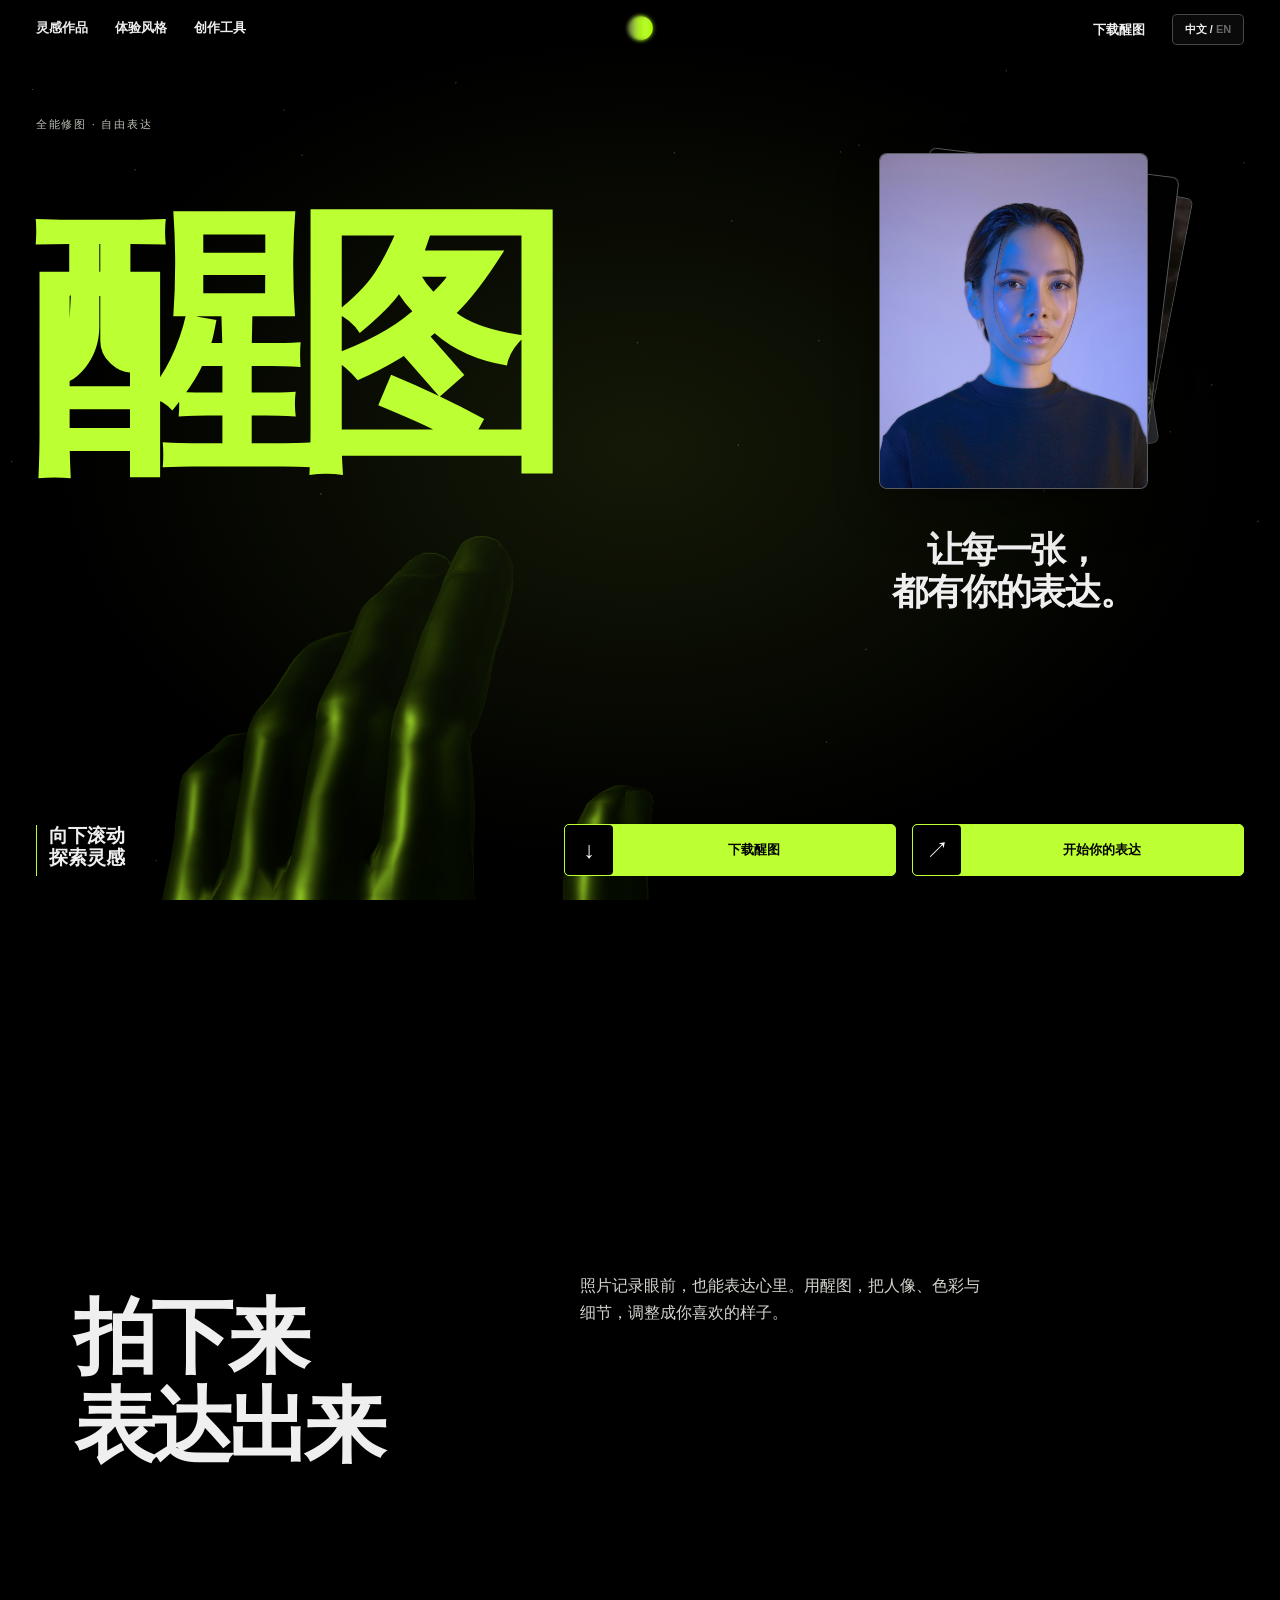
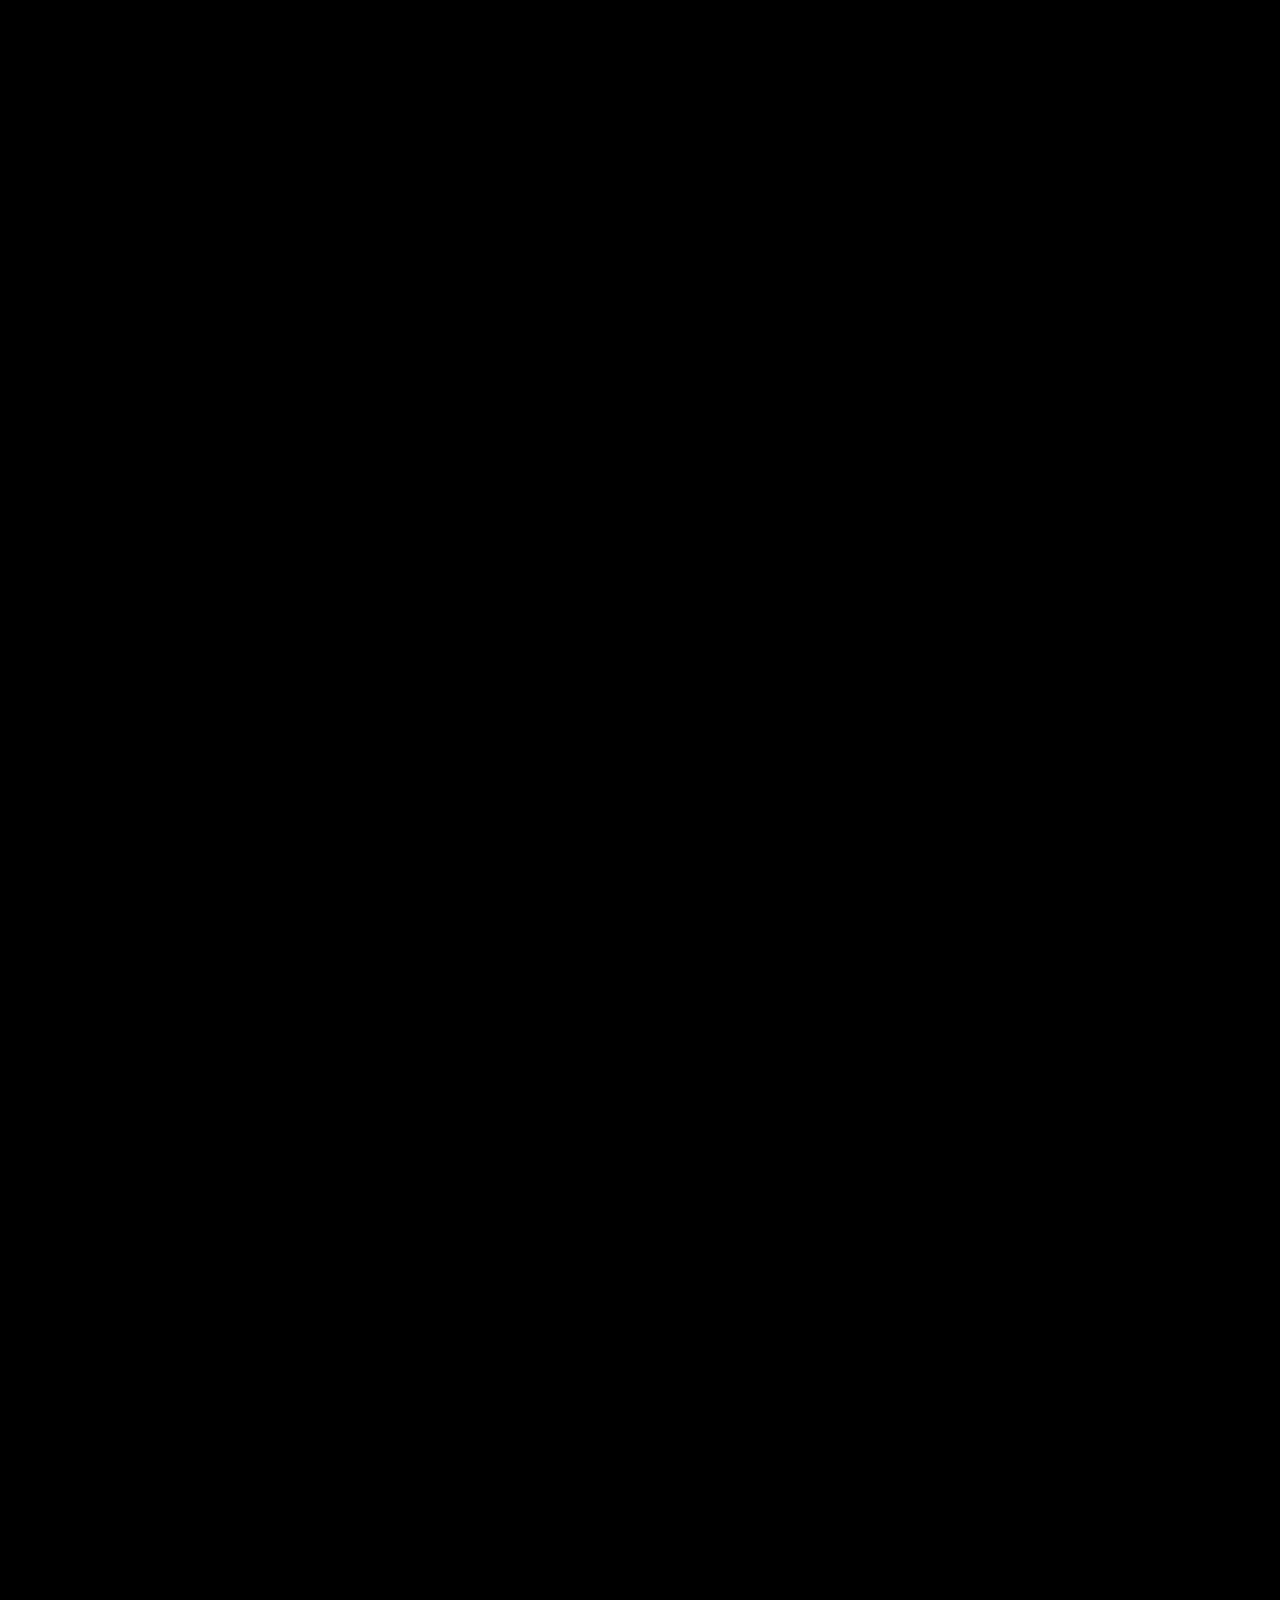
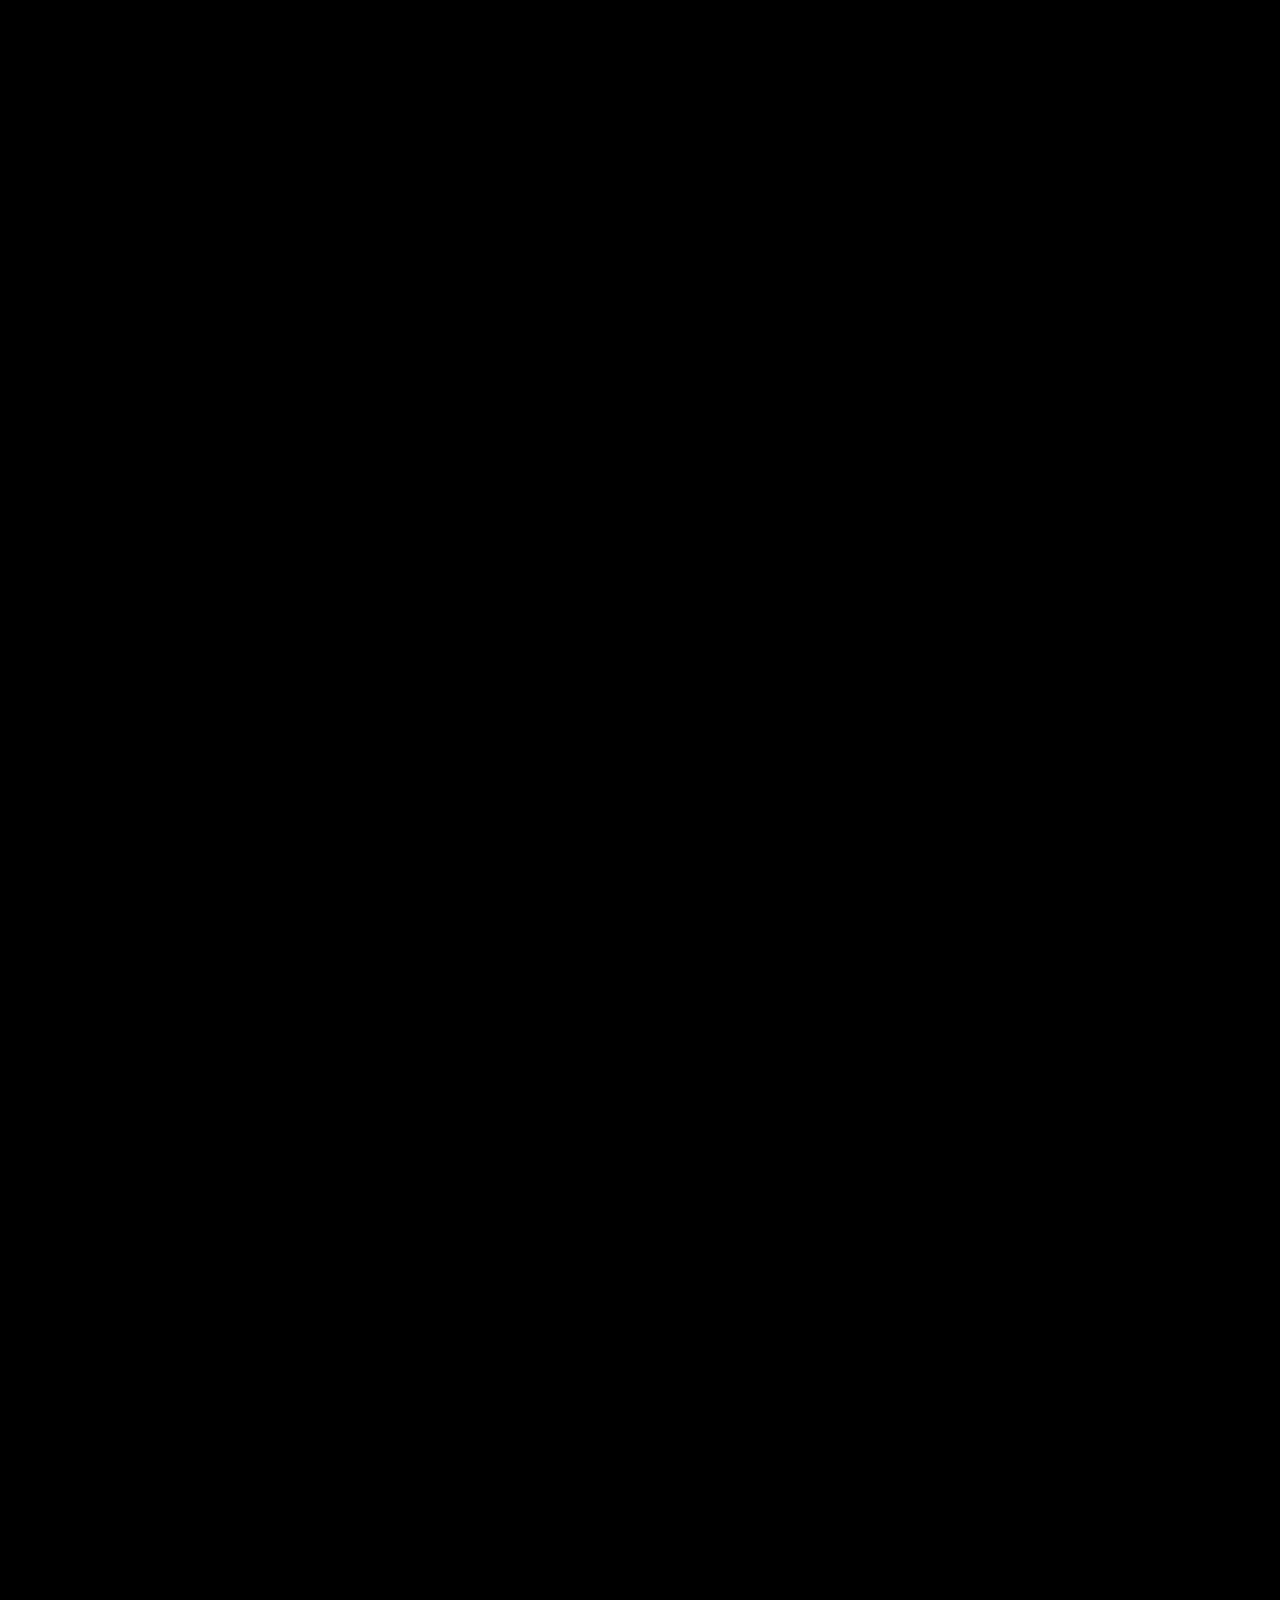
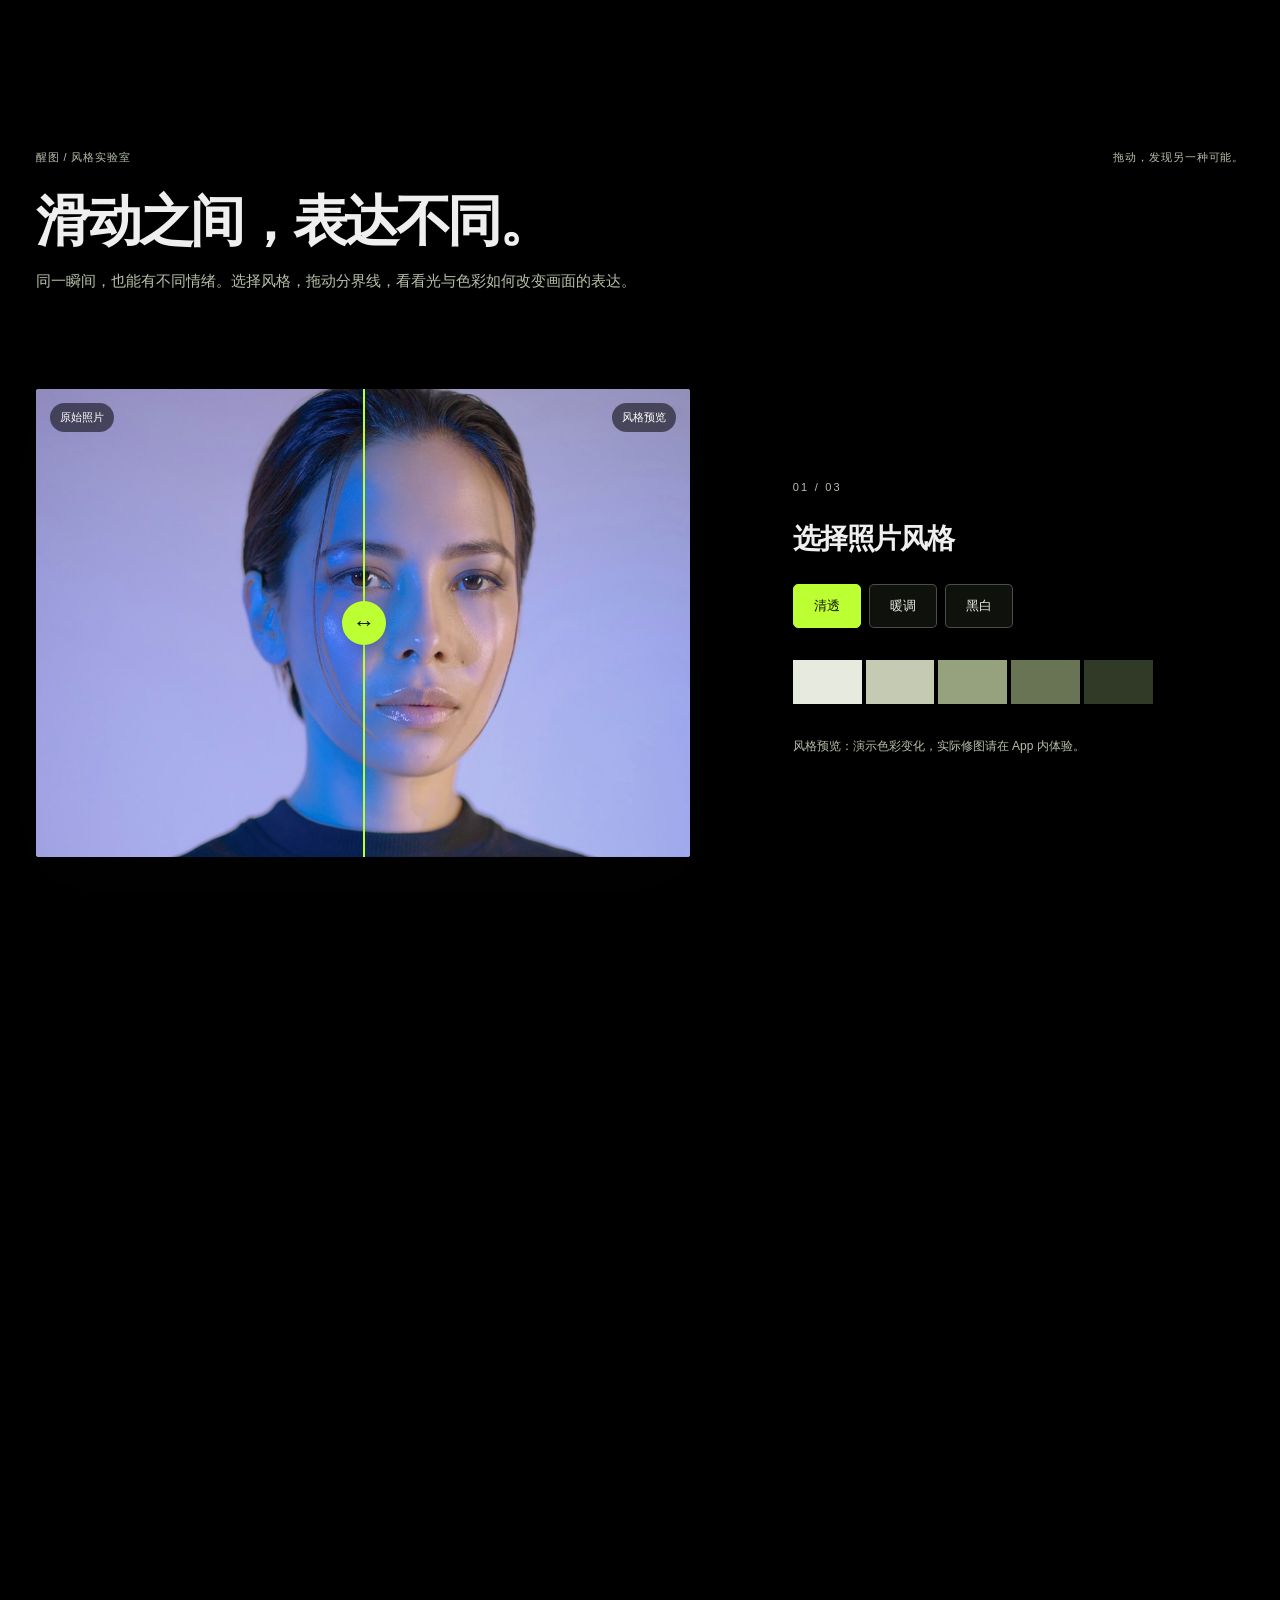
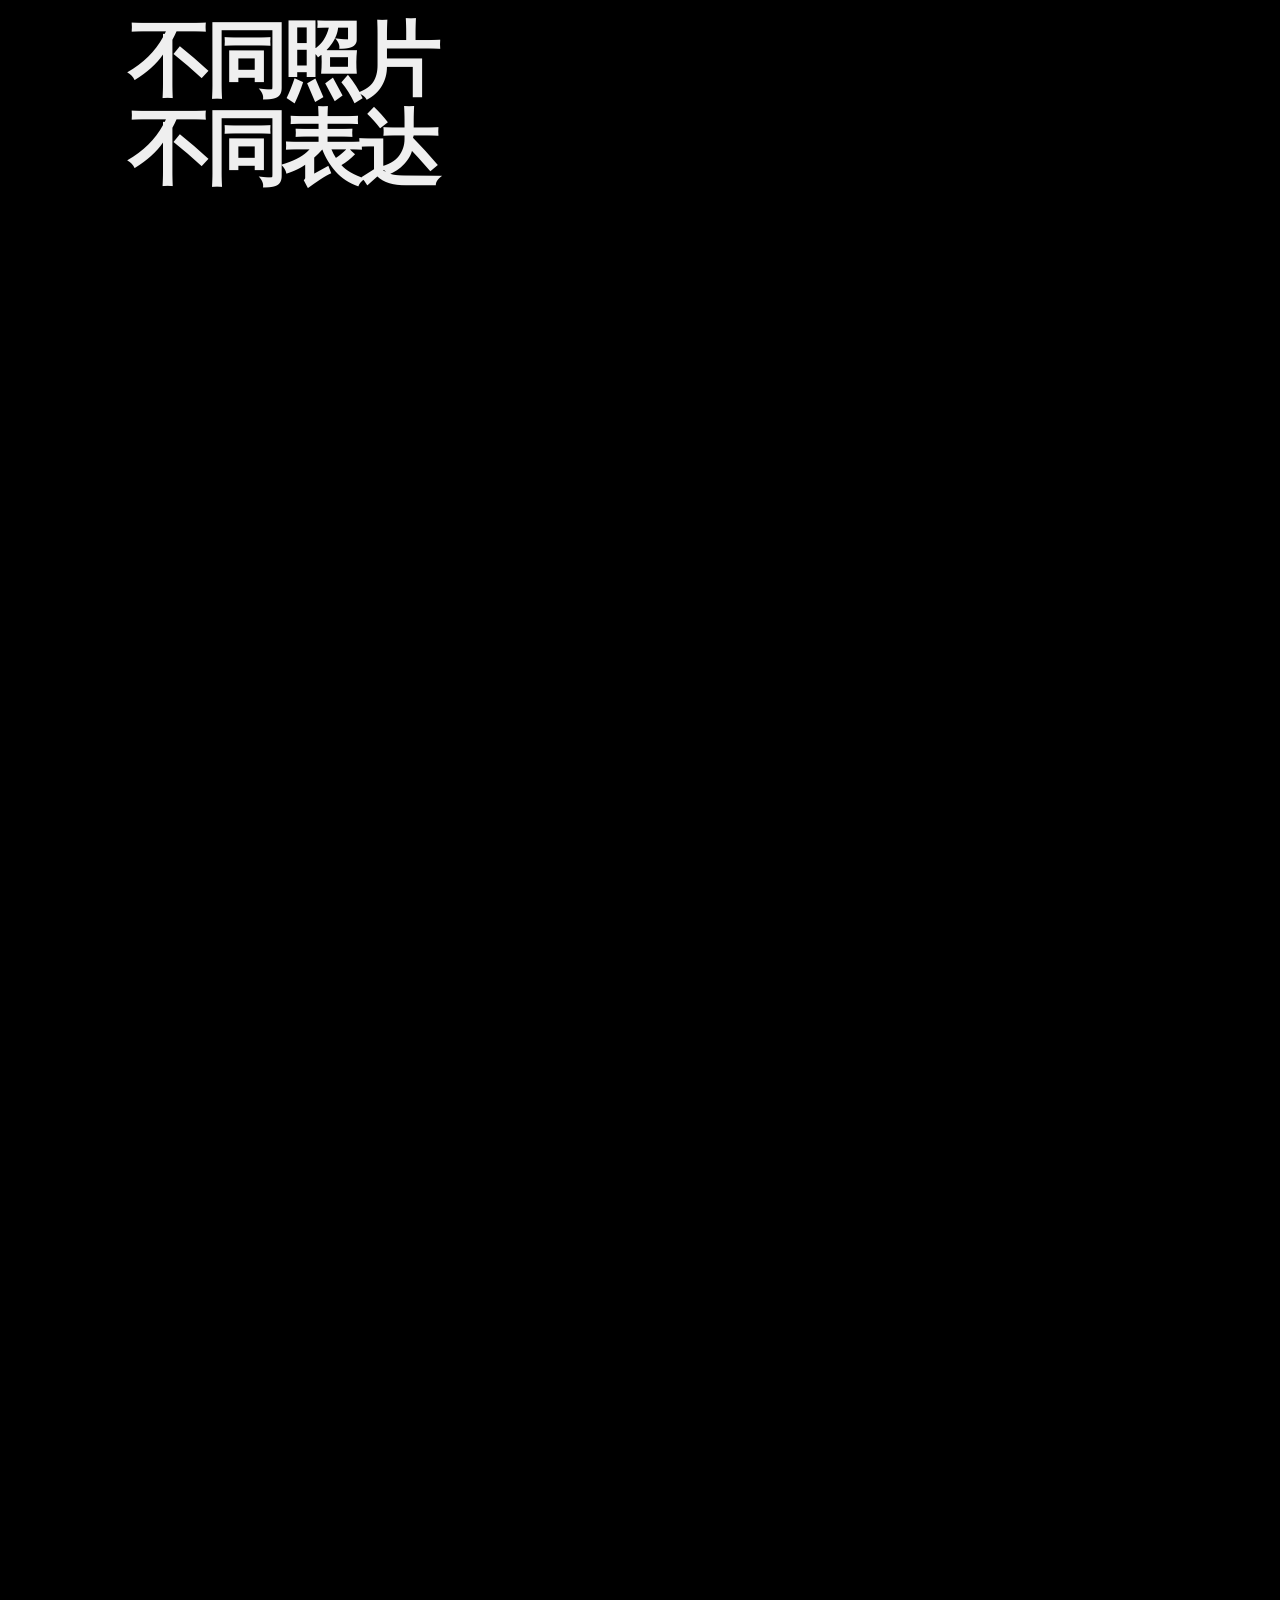
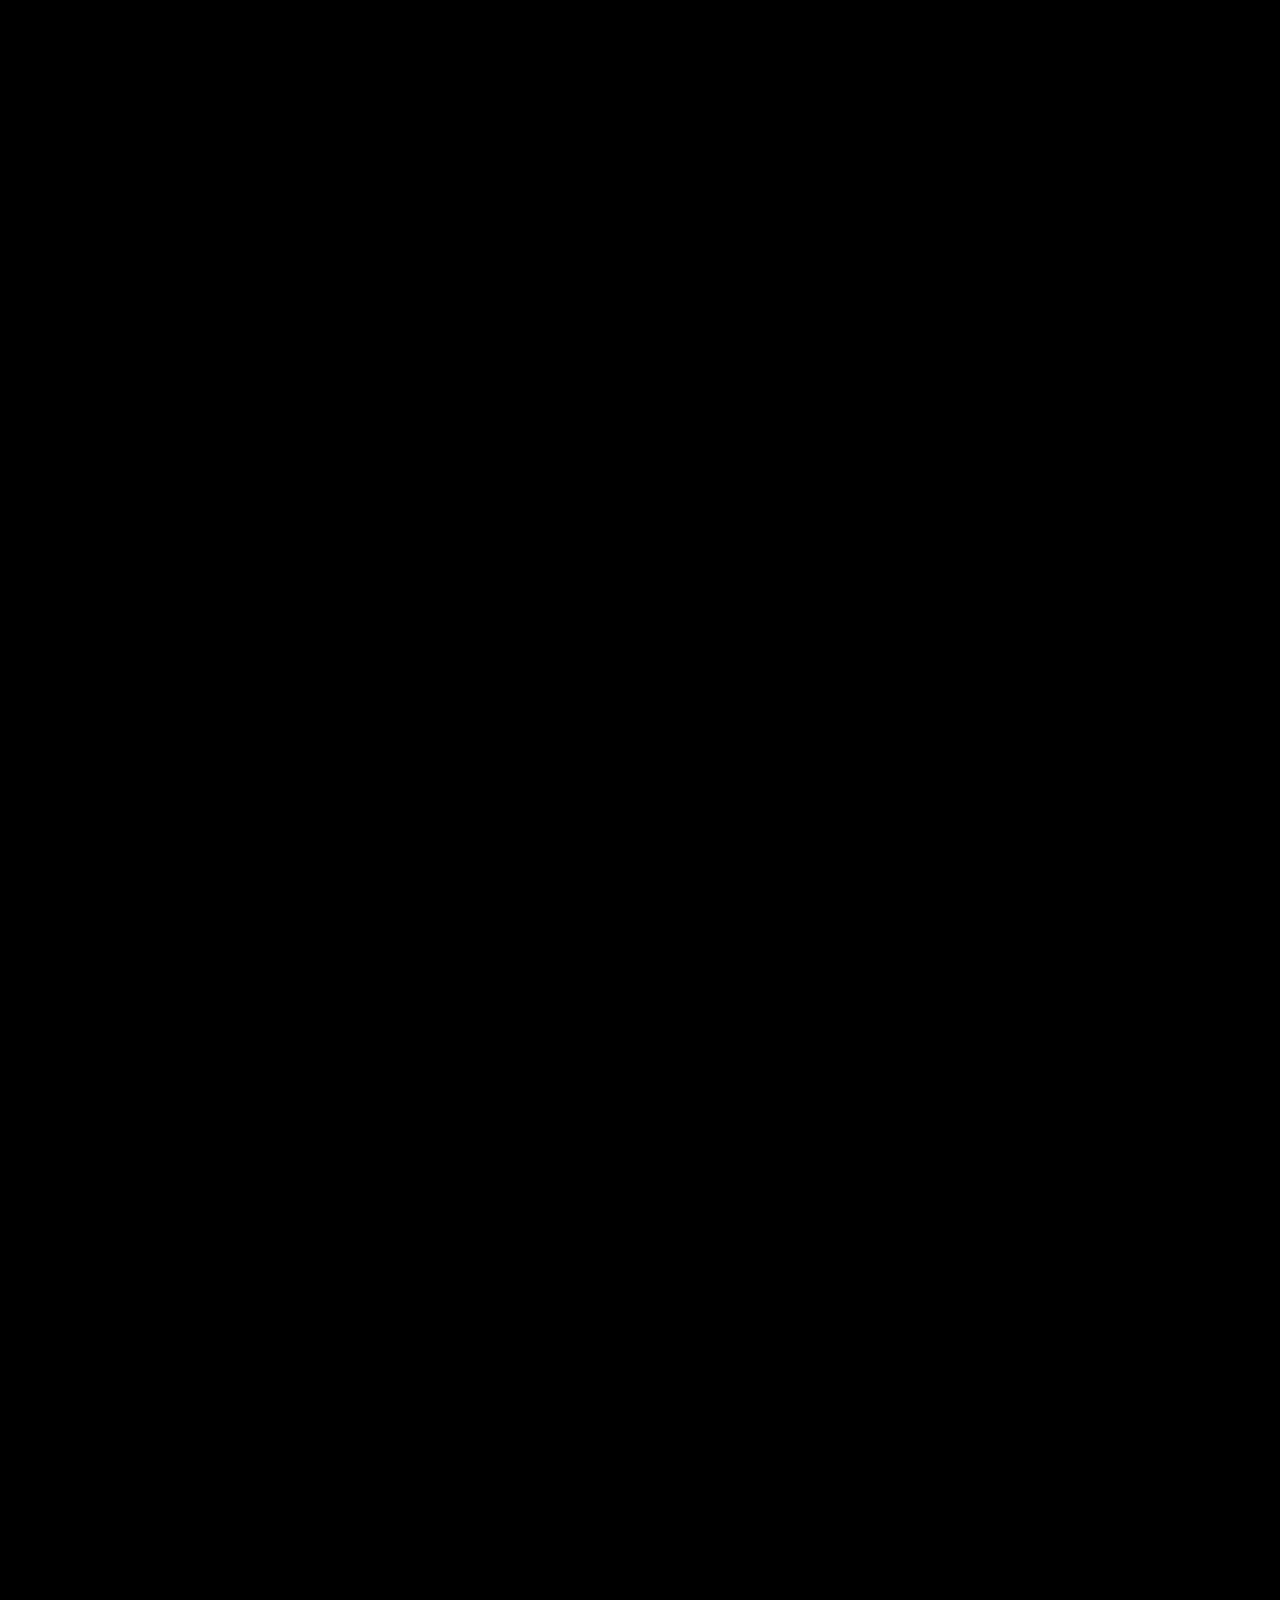
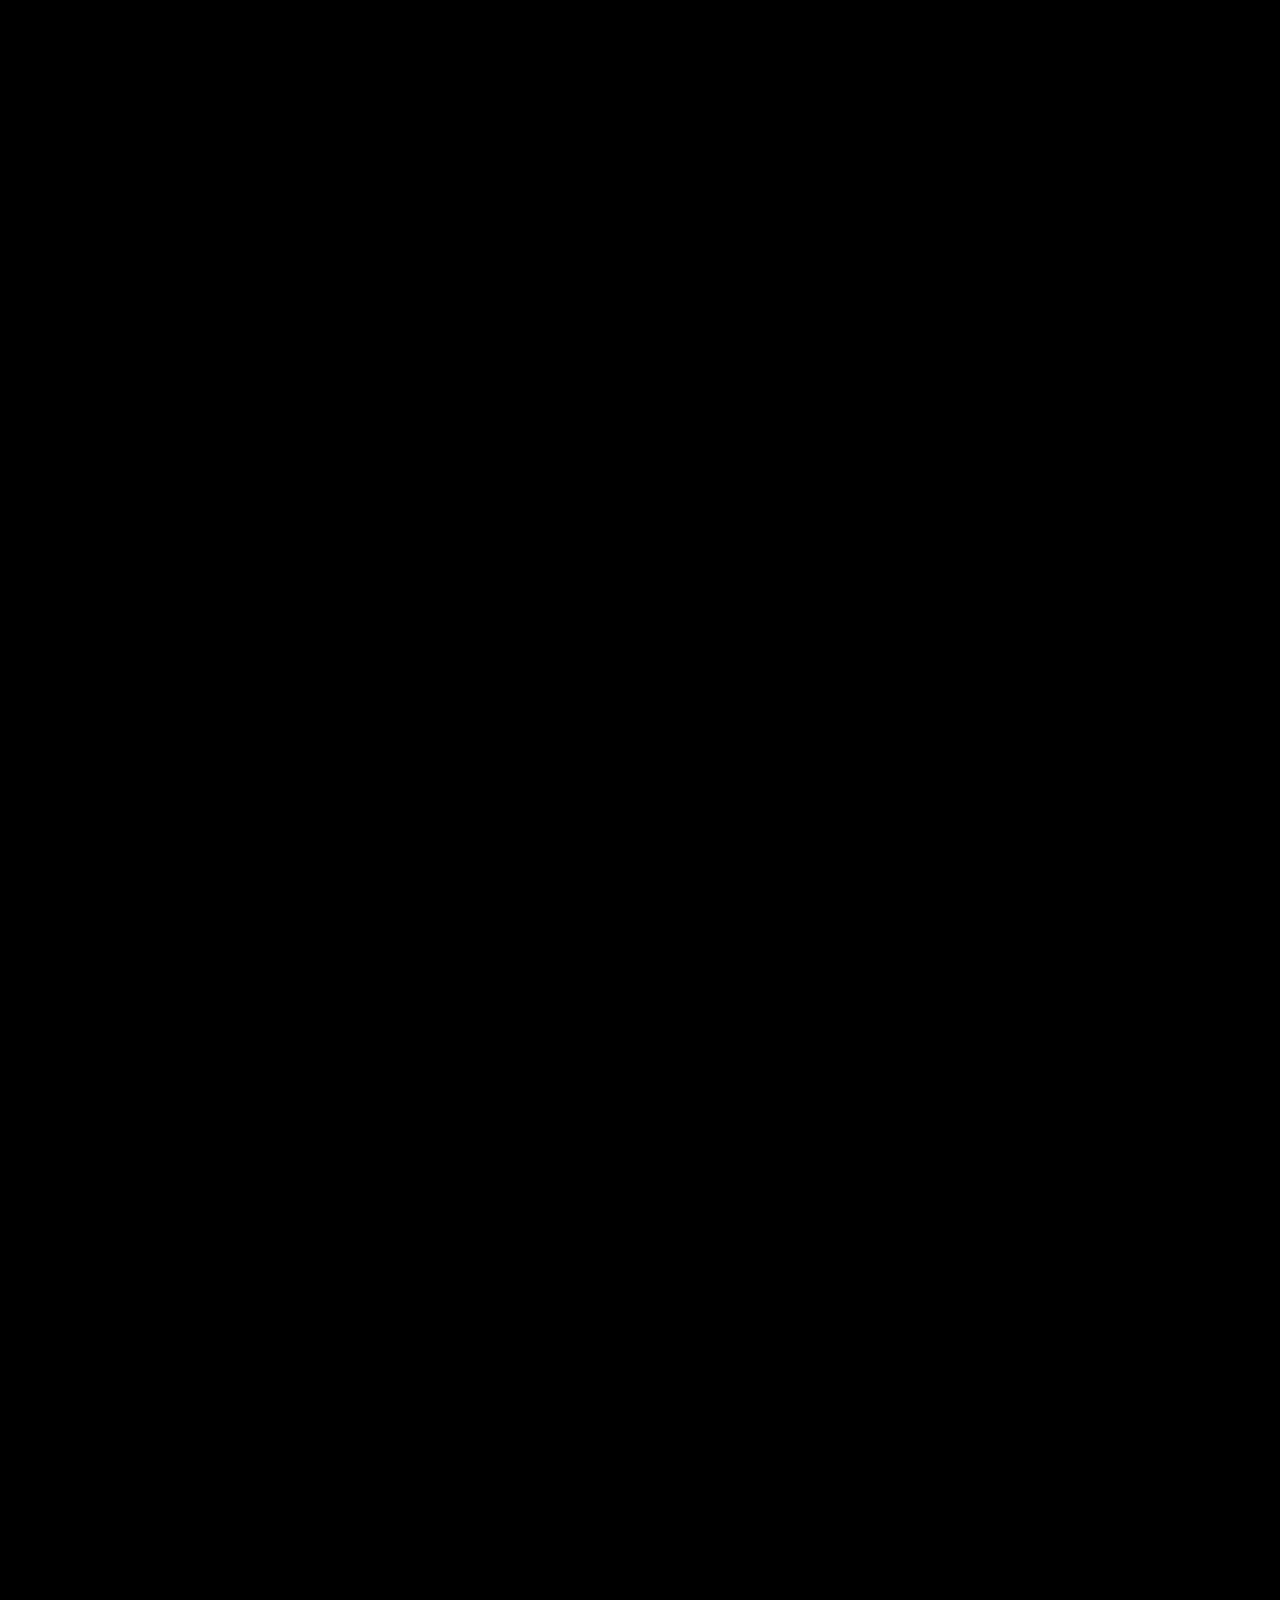
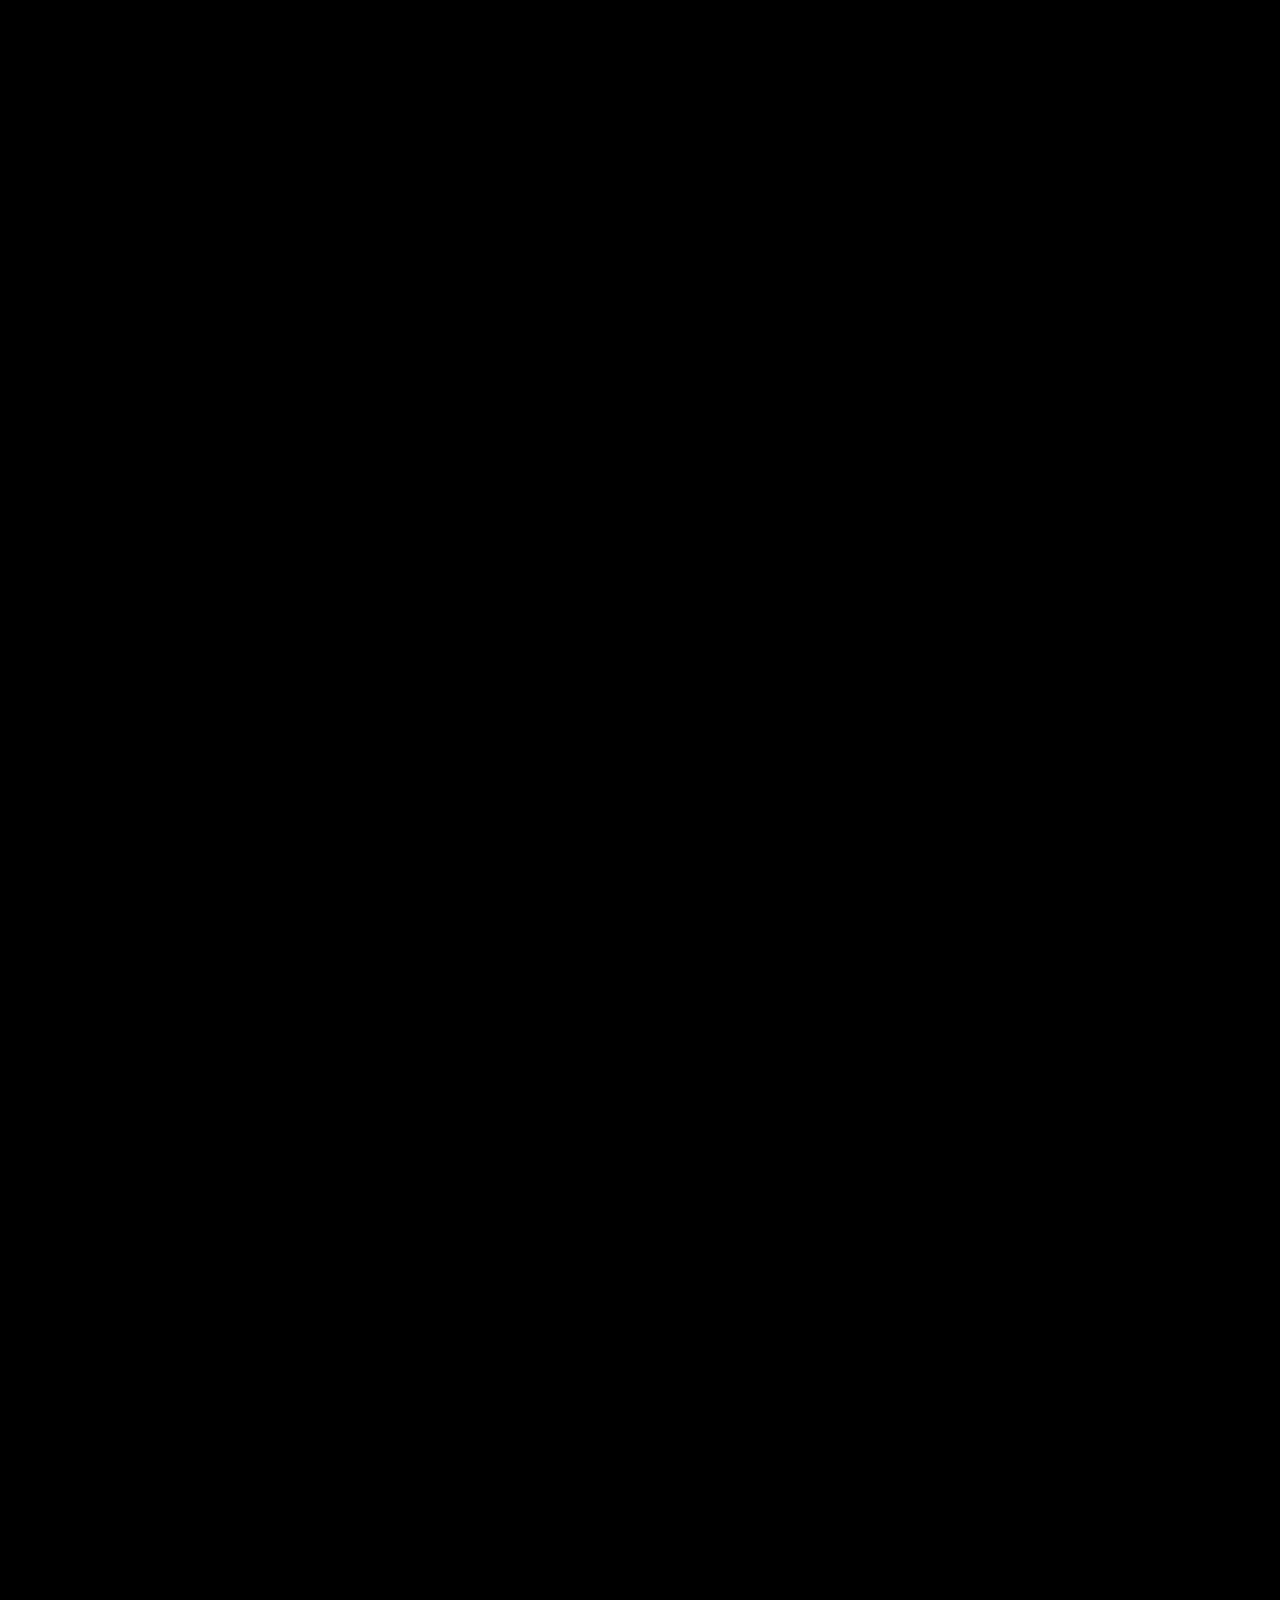
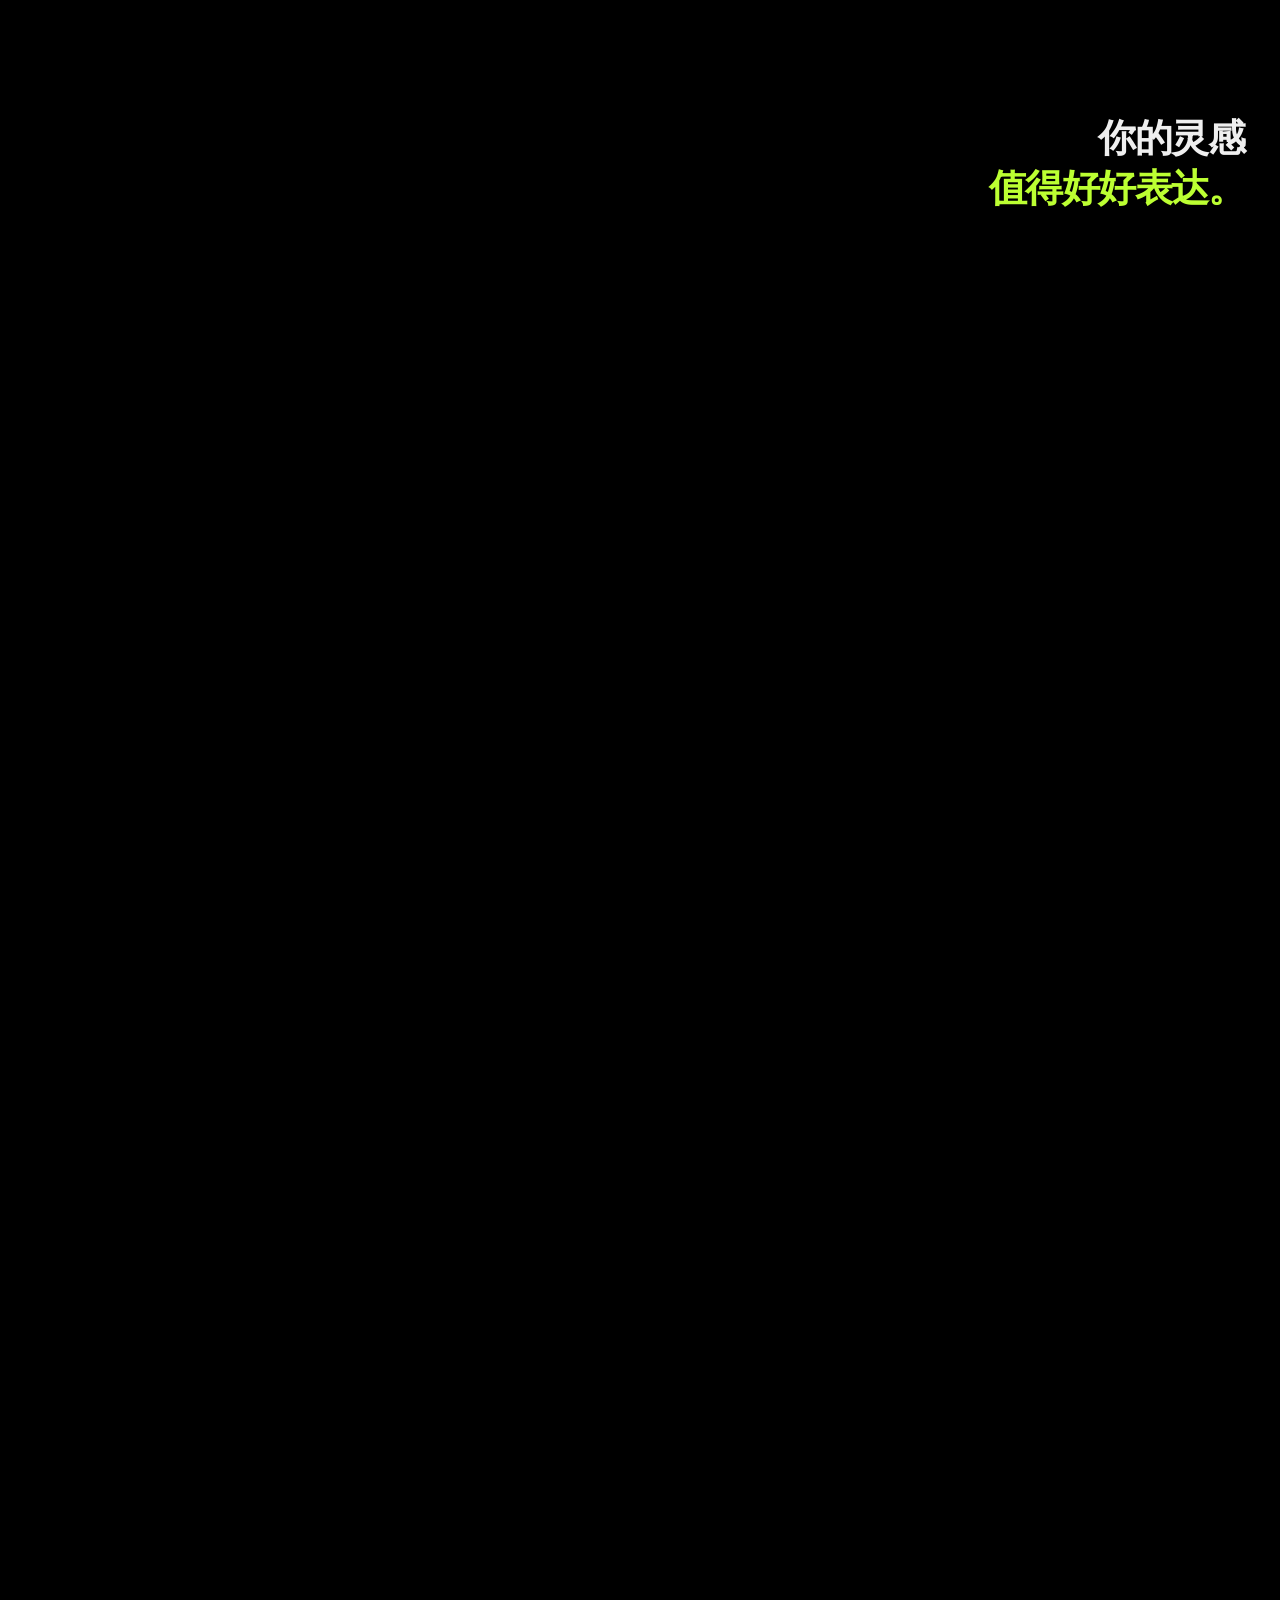
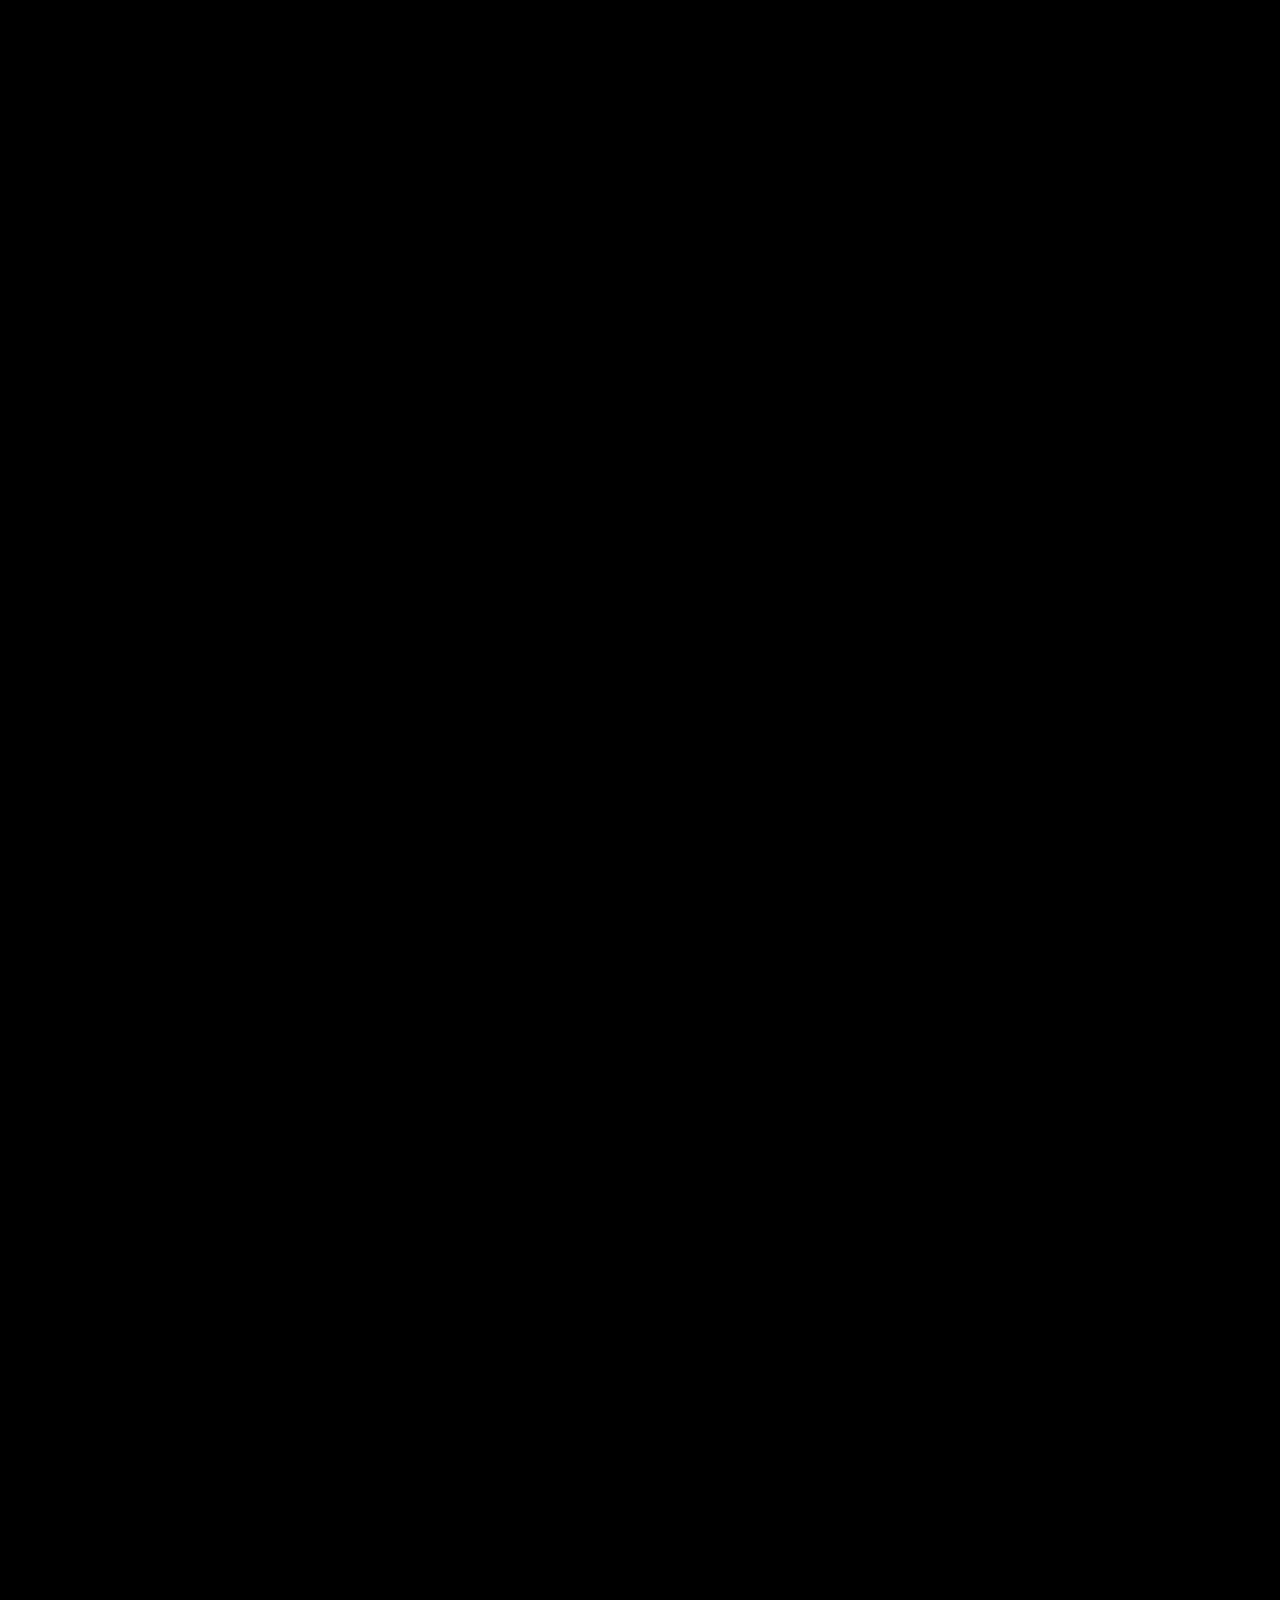
==== commit bbcf401f: "Move color lab forward and unify dark chapter styling" ====
--- a/index.html
+++ b/index.html
@@ -8,4 +8,4 @@
 <link rel="icon" href="./assets/xingtu-icon.jpg"><link rel="stylesheet" href="./styles.css">
 </head><body>
 <div class="intro" aria-hidden="true"><span class="intro-brand">醒图</span><span class="intro-light"></span></div><button class="intro-skip" data-i18n="intro.skip" type="button">跳过开场 ↗</button><div class="scene-backdrop" aria-hidden="true"><canvas id="hand-scene"></canvas></div>
-<a data-i18n="skip" class="skip-link" href="#main">跳至内容</a><header class="site-header" data-i18n-aria="nav.label" aria-label="主导航"><nav class="nav nav-left"><a data-i18n="nav.works" href="#showcase">灵感作品</a><a data-i18n="nav.try" href="#about">体验风格</a><a data-i18n="nav.features" href="#features">创作工具</a></nav><a class="header-mark" href="#top" data-i18n-aria="nav.top" aria-label="回到顶部"><img src="./assets/xingtu-icon.jpg" alt="醒图 Xingtu" width="40" height="40"></a><nav class="nav nav-right"><a data-i18n="nav.download" href="#footer">下载醒图</a><button class="language-toggle" type="button" data-i18n-aria="nav.lang" aria-label="切换为英文"><span class="lang-zh" lang="zh-CN">中文</span><span aria-hidden="true"> / </span><span class="lang-en" lang="en">EN</span></button></nav></header><main id="main"><section class="hero" id="top" aria-labelledby="hero-title"><div class="hero-inner"><p data-i18n="hero.eyebrow" class="hero-eyebrow">全能修图 · 自由表达</p><h1 id="hero-title" class="hero-wordmark"><span class="brand-switch" tabindex="0" aria-label="醒图 Hypic"><span class="brand-chinese">醒图</span><span class="brand-hpic" aria-hidden="true"><span>H</span><span>y</span><span>p</span><span>i</span><span>c</span></span><canvas class="brand-electric" aria-hidden="true"></canvas></span></h1><div class="hero-album"><div class="hero-deck" role="button" tabindex="0" data-i18n-aria="hero.deck" aria-label="拖动或点击切换人像照片"><div class="hero-photo" data-card="0"><img src="./assets/photos/portrait.jpg" data-i18n-alt="photo.portrait" alt="人像摄影" width="1000" height="1250" draggable="false"><img class="hero-grade" src="./assets/photos/portrait.jpg" alt="" aria-hidden="true" draggable="false"></div><div class="hero-photo" data-card="1"><img src="./assets/editorial/backlight.jpg" data-i18n-alt="editorial.backlight" alt="人像摄影" width="1000" height="1250" draggable="false"><img class="hero-grade" src="./assets/editorial/backlight.jpg" alt="" aria-hidden="true" draggable="false"></div><div class="hero-photo" data-card="2"><img src="./assets/editorial/portrait.jpg" data-i18n-alt="editorial.portrait" alt="人像摄影" width="1000" height="1250" draggable="false"><img class="hero-grade" src="./assets/editorial/portrait.jpg" alt="" aria-hidden="true" draggable="false"></div><div class="hero-photo" data-card="3"><img src="./assets/editorial/hero-man.jpg" data-i18n-alt="hero.man" alt="人像摄影" width="1000" height="1250" draggable="false"><img class="hero-grade" src="./assets/editorial/hero-man.jpg" alt="" aria-hidden="true" draggable="false"></div></div><p data-i18n="hero.slogan" class="hero-subtitle">让每一张，<br>都有你的表达。</p></div></div><div class="hero-bottom"><div class="hero-scroll"><span class="scroll-line"></span><span data-i18n="hero.scroll" >向下滚动<br>探索灵感</span></div><div class="hero-actions"><a class="pill-link" href="https://apps.apple.com/cn/app/id1500526240" target="_blank" rel="noreferrer"><span class="pill-icon">↓</span><span data-i18n="nav.download" >下载醒图</span></a><a class="pill-link" href="#about"><span class="pill-icon arrow-icon">↗</span><span data-i18n="hero.cta">开始你的表达</span></a></div></div></section><section class="why scroll-stage" id="why" aria-labelledby="why-title"><div class="sticky-frame why-frame"><div class="why-grid"><h2 data-i18n="why.title" id="why-title" class="display why-heading">拍下来。<br>表达出来。</h2><div class="why-copy"><p data-i18n="why.lead" class="why-lead">照片记录眼前，也能表达心里。用醒图，把人像、色彩与细节，调整成你喜欢的样子。</p><article class="why-item"><h3 data-i18n="why.0.title" >保留真实，也保留光彩。</h3><p data-i18n="why.0.body" >细腻肤质与精准人像调整，让你喜欢的自己，自然出现在画面里。</p></article><article class="why-item"><h3 data-i18n="why.1.title" >让色彩，说出情绪。</h3><p data-i18n="why.1.body" >从清透日常到浓郁电影感，用滤镜与色彩调整，找到这一刻的氛围。</p></article><article class="why-item"><h3 data-i18n="why.2.title" >细节之间，自有主张。</h3><p data-i18n="why.2.body" >调整光影与构图，把注意力留给真正想表达的部分。</p></article><article class="why-item"><h3 data-i18n="why.3.title" >灵感，不止一种答案。</h3><p data-i18n="why.3.body" >用贴纸、文字与创作素材，为熟悉的照片，打开新的表达方式。</p></article></div></div></div></section><section class="showcase scroll-stage" id="showcase" aria-labelledby="showcase-title"><div class="sticky-frame showcase-frame"><div class="showcase-heading"><h2 data-i18n="gallery.title" id="showcase-title" class="display">不同照片。<br>不同表达。</h2><p data-i18n="gallery.body" >人像、街头、山野与日常。让一组灵感，带你发现照片的另一种可能。</p></div><div class="showcase-window" data-i18n-aria="gallery.label" aria-label="摄影风格灵感"><div class="showcase-track"><a class="showcase-card" href="#about" data-photo="portrait" data-preset="portrait"><div class="photo-wrap"><video muted loop playsinline preload="none" poster="./assets/videos/portrait.jpg" data-video="./assets/videos/portrait.mp4" aria-hidden="true"></video><span class="photo-number">01</span><span class="photo-open" aria-hidden="true">↗</span></div><div><strong data-i18n="photo.portrait" >光里的自己</strong><span data-i18n="category.portrait" >人像 / 清透</span></div></a><a class="showcase-card" href="#about" data-photo="fashion" data-preset="warm"><div class="photo-wrap"><video muted loop playsinline preload="none" poster="./assets/videos/fashion.jpg" data-video="./assets/videos/fashion.mp4" aria-hidden="true"></video><span class="photo-number">02</span><span class="photo-open" aria-hidden="true">↗</span></div><div><strong data-i18n="photo.fashion" >日常也有态度</strong><span data-i18n="category.fashion" >日常 / 胶片</span></div></a><a class="showcase-card" href="#about" data-photo="landscape" data-preset="portrait"><div class="photo-wrap"><video muted loop playsinline preload="none" poster="./assets/videos/landscape.jpg" data-video="./assets/videos/landscape.mp4" aria-hidden="true"></video><span class="photo-number">03</span><span class="photo-open" aria-hidden="true">↗</span></div><div><strong data-i18n="photo.landscape" >把山野留在眼底</strong><span data-i18n="category.landscape" >风景 / 通透</span></div></a><a class="showcase-card" href="#about" data-photo="city" data-preset="warm"><div class="photo-wrap"><video muted loop playsinline preload="none" poster="./assets/videos/city.jpg" data-video="./assets/videos/city.mp4" aria-hidden="true"></video><span class="photo-number">04</span><span class="photo-open" aria-hidden="true">↗</span></div><div><strong data-i18n="photo.city" >暮色正在发生</strong><span data-i18n="category.city" >城市 / 电影</span></div></a><a class="showcase-card" href="#about" data-photo="nature" data-preset="warm"><div class="photo-wrap"><video muted loop playsinline preload="none" poster="./assets/videos/nature.jpg" data-video="./assets/videos/nature.mp4" aria-hidden="true"></video><span class="photo-number">05</span><span class="photo-open" aria-hidden="true">↗</span></div><div><strong data-i18n="photo.nature" >向自由的地方去</strong><span data-i18n="category.nature" >旅行 / 暖调</span></div></a><div class="showcase-end"><span class="small-label">XINGTU / IN MOTION</span><h3 data-i18n="gallery.end">下一张，<br>由你表达。</h3><a class="pill-link" href="#about"><span class="pill-icon">↗</span><span data-i18n="gallery.cta">探索你的表达</span></a></div></div></div></div></section><section class="manifesto scroll-stage" id="manifesto" aria-labelledby="film-title"><div class="sticky-frame manifesto-frame"><div class="film-window"><video class="portrait-film" muted loop playsinline preload="none" poster="./assets/videos/portrait-film.jpg?v=restored" data-video="./assets/videos/portrait-film.mp4?v=restored" aria-hidden="true"></video><div class="film-shade"></div></div><div class="film-copy"><h2 id="film-title" data-i18n="manifesto.build" class="display">让灵感，<br><span>显影。</span></h2><p data-i18n="film.body">光落下的地方，故事开始。</p></div></div></section><section class="orbit scroll-stage" id="possibilities" aria-labelledby="orbit-title"><div class="sticky-frame orbit-frame"><div class="orbit-copy"><h2 class="display" id="orbit-title" data-i18n="orbit.title">看见<br><span>可能。</span></h2><p data-i18n="orbit.body">每一种目光，<br>都能找到自己的表达。</p></div><div class="orbit-photos"><figure class="orbit-photo orbit-photo-0" style="--i:0"><button class="orbit-surface" type="button" aria-expanded="false" aria-describedby="orbit-note-0"><img src="./assets/editorial/street.jpg" data-i18n-alt="editorial.street" alt="street" width="1600" height="2000" loading="lazy"><span class="orbit-note" id="orbit-note-0"><strong data-i18n="orbit.0.title"></strong><span data-i18n="orbit.0.body"></span></span></button></figure><figure class="orbit-photo orbit-photo-1" style="--i:1"><button class="orbit-surface" type="button" aria-expanded="false" aria-describedby="orbit-note-1"><img src="./assets/editorial/coast.jpg" data-i18n-alt="editorial.coast" alt="coast" width="1600" height="2000" loading="lazy"><span class="orbit-note" id="orbit-note-1"><strong data-i18n="orbit.1.title"></strong><span data-i18n="orbit.1.body"></span></span></button></figure><figure class="orbit-photo orbit-photo-2" style="--i:2"><button class="orbit-surface" type="button" aria-expanded="false" aria-describedby="orbit-note-2"><img src="./assets/editorial/interior.jpg" data-i18n-alt="editorial.interior" alt="interior" width="1600" height="2000" loading="lazy"><span class="orbit-note" id="orbit-note-2"><strong data-i18n="orbit.2.title"></strong><span data-i18n="orbit.2.body"></span></span></button></figure><figure class="orbit-photo orbit-photo-3" style="--i:3"><button class="orbit-surface" type="button" aria-expanded="false" aria-describedby="orbit-note-3"><img src="./assets/editorial/backlight.jpg" data-i18n-alt="editorial.backlight" alt="backlight" width="1600" height="2000" loading="lazy"><span class="orbit-note" id="orbit-note-3"><strong data-i18n="orbit.3.title"></strong><span data-i18n="orbit.3.body"></span></span></button></figure><figure class="orbit-photo orbit-photo-4" style="--i:4"><button class="orbit-surface" type="button" aria-expanded="false" aria-describedby="orbit-note-4"><img src="./assets/editorial/creative.jpg" data-i18n-alt="editorial.creative" alt="creative" width="1600" height="2000" loading="lazy"><span class="orbit-note" id="orbit-note-4"><strong data-i18n="orbit.4.title"></strong><span data-i18n="orbit.4.body"></span></span></button></figure><figure class="orbit-photo orbit-photo-5" style="--i:5"><button class="orbit-surface" type="button" aria-expanded="false" aria-describedby="orbit-note-5"><img src="./assets/editorial/mountain.jpg" data-i18n-alt="editorial.mountain" alt="mountain" width="1600" height="2000" loading="lazy"><span class="orbit-note" id="orbit-note-5"><strong data-i18n="orbit.5.title"></strong><span data-i18n="orbit.5.body"></span></span></button></figure><figure class="orbit-photo orbit-photo-6" style="--i:6"><button class="orbit-surface" type="button" aria-expanded="false" aria-describedby="orbit-note-6"><img src="./assets/photos/portrait.jpg" data-i18n-alt="photo.portrait" alt="portrait" width="1600" height="2000" loading="lazy"><span class="orbit-note" id="orbit-note-6"><strong data-i18n="orbit.6.title"></strong><span data-i18n="orbit.6.body"></span></span></button></figure></div><span class="orbit-caption" data-i18n="orbit.hint">继续向下，让灵感成为你的画面。</span></div></section><div class="photo-bridge" aria-hidden="true"><img src="./assets/photos/portrait.jpg" alt=""></div><section class="description scroll-stage" id="about" data-i18n-aria="about.label" aria-label="风格体验"><div class="sticky-frame description-frame"><div class="description-top"><span data-i18n="about.kicker" >醒图 / 风格实验室</span><span data-i18n="demo.tip" >拖动，发现另一种可能。</span></div><div class="demo-heading"><h2 data-i18n="about.title" class="display">滑动之间，表达不同。</h2></div><p data-i18n="about.body" >同一瞬间，也能有不同情绪。选择风格，拖动分界线，看看光与色彩如何改变画面的表达。</p><div class="demo-workspace"><div class="compare" style="--split:50%"><img class="compare-original" src="./assets/photos/portrait.jpg" data-i18n-alt="photo.portrait" alt="光里的自己" width="1000" height="1000"><div class="compare-edited"><img src="./assets/photos/portrait.jpg" alt="" width="1000" height="1000"></div><div class="compare-labels"><span data-i18n="demo.original" >原始照片</span><span data-i18n="demo.preview" >风格预览</span></div><div class="compare-handle" aria-hidden="true"><span>↔</span></div><input id="compare-slider" type="range" min="0" max="100" value="50" data-i18n-aria="demo.range" aria-label="调整原片与风格预览的分界线"></div><div class="demo-controls"><span class="small-label">01 / 03</span><h3 data-i18n="demo.styles" >选择照片风格</h3><div class="style-tabs" role="group" data-i18n-aria="demo.styles" aria-label="选择照片风格"><button data-i18n="demo.portrait" type="button" data-preset="portrait" aria-pressed="true">清透</button><button data-i18n="demo.warm" type="button" data-preset="warm" aria-pressed="false">暖调</button><button data-i18n="demo.mono" type="button" data-preset="mono" aria-pressed="false">黑白</button></div><div class="style-swatch" aria-hidden="true"><i></i><i></i><i></i><i></i><i></i></div><p data-i18n="demo.note" class="demo-note">风格预览：演示色彩变化，实际修图请在 App 内体验。</p></div></div></div></section><section class="features scroll-stage" id="features" aria-labelledby="features-title"><div class="sticky-frame features-frame"><div class="features-title"><span data-i18n="features.kicker" >你的灵感</span><h2 data-i18n="features.title" id="features-title">值得好好表达。</h2></div><div class="feature-stack"><article class="feature-card" role="button" tabindex="0" aria-haspopup="dialog"><span class="feature-number">01</span><div class="feature-visual feature-visual-0" aria-hidden="true"><img src="./assets/editorial/portrait.jpg" alt="" width="1600" height="1200" loading="lazy"><img class="feature-result" src="./assets/editorial/portrait.jpg" alt="" width="1600" height="1200" loading="lazy"><span class="feature-visual-tag" data-i18n="feature.0.tag"></span></div><div><h3 data-i18n="feature.0.title" >质感人像</h3><p data-i18n="feature.0.body" >细腻肤质，保留个人特征。</p></div></article><article class="feature-card" role="button" tabindex="0" aria-haspopup="dialog"><span class="feature-number">02</span><div class="feature-visual feature-visual-1" aria-hidden="true"><img src="./assets/editorial/coast.jpg" alt="" width="1600" height="1200" loading="lazy"><img class="feature-result" src="./assets/editorial/coast.jpg" alt="" width="1600" height="1200" loading="lazy"><span class="feature-visual-tag" data-i18n="feature.1.tag"></span></div><div><h3 data-i18n="feature.1.title" >氛围滤镜</h3><p data-i18n="feature.1.body" >让色彩，匹配这一刻的心情。</p></div></article><article class="feature-card" role="button" tabindex="0" aria-haspopup="dialog"><span class="feature-number">03</span><div class="feature-visual feature-visual-2" aria-hidden="true"><img src="./assets/editorial/interior.jpg" alt="" width="1600" height="1200" loading="lazy"><img class="feature-result" src="./assets/editorial/interior.jpg" alt="" width="1600" height="1200" loading="lazy"><span class="feature-visual-tag" data-i18n="feature.2.tag"></span></div><div><h3 data-i18n="feature.2.title" >光影细调</h3><p data-i18n="feature.2.body" >从整体到细节，调整画面层次。</p></div></article><article class="feature-card" role="button" tabindex="0" aria-haspopup="dialog"><span class="feature-number">04</span><div class="feature-visual feature-visual-3" aria-hidden="true"><img src="./assets/editorial/creative.jpg" alt="" width="1600" height="1200" loading="lazy"><img class="feature-result" src="./assets/editorial/creative.jpg" alt="" width="1600" height="1200" loading="lazy"><span class="feature-visual-tag" data-i18n="feature.3.tag"></span></div><div><h3 data-i18n="feature.3.title" >创意表达</h3><p data-i18n="feature.3.body" >文字与贴纸，让照片多一点想法。</p></div></article><article class="feature-card" role="button" tabindex="0" aria-haspopup="dialog"><span class="feature-number">05</span><div class="feature-visual feature-visual-4" aria-hidden="true"><img src="./assets/editorial/backlight.jpg" alt="" width="1600" height="1200" loading="lazy"><img class="feature-result" src="./assets/editorial/backlight.jpg" alt="" width="1600" height="1200" loading="lazy"><span class="feature-visual-tag" data-i18n="feature.4.tag"></span></div><div><h3 data-i18n="feature.4.title" >AI 修图</h3><p data-i18n="feature.4.body" >从参考图出发，探索更多风格。</p></div></article></div></div></section><footer class="footer" id="footer"><div class="footer-grid"><h2 data-i18n="footer.newtitle" class="display">下一张，<br><span>由你定义。</span></h2><div><p data-i18n="footer.newslogan" class="display">让每一张，<br>都有你的表达。</p></div></div><div class="download-links" data-i18n-aria="footer.download" aria-label="下载入口"><a class="pill-link" href="https://apps.apple.com/cn/app/id1500526240" target="_blank" rel="noreferrer"><span class="pill-icon">↓</span><span data-i18n="download.ios" >在 App Store 下载</span></a><a class="pill-link android-link" href="https://m.app.mi.com/details?id=com.xt.retouch" target="_blank" rel="noreferrer"><span class="pill-icon arrow-icon">↗</span><span data-i18n="download.android" >Android 下载</span></a></div><div class="footer-bottom"><a data-i18n="footer.privacy" href="https://lf9-cdn-tos.draftstatic.com/obj/ies-hotsoon-draft/vco/592b12a6-36f5-4be3-84de-b369ee083ce3.html" target="_blank" rel="noreferrer">隐私政策</a><a data-i18n="footer.terms" href="https://lf26-cdn-tos.draftstatic.com/obj/ies-hotsoon-draft/vco/a5b358fd-b117-43b4-be6d-219f38552bf4.html" target="_blank" rel="noreferrer">用户协议</a><a data-i18n="footer.back" href="#top">回到顶部 ↑</a><span data-i18n="footer.credit" >醒图 · 自由表达</span></div></footer></main><dialog class="feature-dialog" aria-labelledby="detail-title" data-lenis-prevent><div class="detail-layout"><div class="detail-image"><img class="detail-original" src="./assets/editorial/portrait.jpg" alt=""><img class="detail-result" src="./assets/editorial/portrait.jpg" alt=""><span class="detail-sticker">MAKE IT YOURS ✳</span><span class="detail-image-label" data-i18n="detail.preview">风格示例</span></div><div class="detail-copy"><span class="small-label" id="detail-number">01 / 05</span><h2 id="detail-title"></h2><p class="detail-body"></p><label class="detail-compare"><span data-i18n="detail.compare">拖动查看前后效果</span><input type="range" min="0" max="100" value="50"></label><div class="detail-presets"><button type="button" data-look="0" data-i18n="demo.portrait" aria-pressed="true">清透</button><button type="button" data-look="1" data-i18n="demo.warm" aria-pressed="false">暖调</button><button type="button" data-look="2" data-i18n="demo.mono" aria-pressed="false">黑白</button></div><label class="detail-adjust"><span data-i18n="detail.adjust">光影强度</span><input type="range" min="70" max="130" value="100"></label><button class="sticker-toggle" type="button" data-i18n="detail.sticker" aria-pressed="false">添加创意贴纸 ＋</button><p class="detail-note" data-i18n="detail.note">网页呈现风格示例，实际修图请在 App 内体验。</p><a class="text-link" href="#footer" data-i18n="detail.download">在醒图中继续创作 ↗</a></div></div><button class="detail-close" type="button" data-i18n-aria="detail.close" aria-label="关闭详情">×</button></dialog><script src="./i18n.js"></script><script src="./vendor/lenis.min.js"></script><script src="./script.js" defer></script><script src="./hero-effects.js" defer></script><script src="./hero-album.js" defer></script><script src="./interactions.js" defer></script><script src="./text-effects.js" defer></script><script type="module" src="./scene.js"></script></body></html>+<a data-i18n="skip" class="skip-link" href="#main">跳至内容</a><header class="site-header" data-i18n-aria="nav.label" aria-label="主导航"><nav class="nav nav-left"><a data-i18n="nav.works" href="#showcase">灵感作品</a><a data-i18n="nav.try" href="#about">体验风格</a><a data-i18n="nav.features" href="#features">创作工具</a></nav><a class="header-mark" href="#top" data-i18n-aria="nav.top" aria-label="回到顶部"><img src="./assets/xingtu-icon.jpg" alt="醒图 Xingtu" width="40" height="40"></a><nav class="nav nav-right"><a data-i18n="nav.download" href="#footer">下载醒图</a><button class="language-toggle" type="button" data-i18n-aria="nav.lang" aria-label="切换为英文"><span class="lang-zh" lang="zh-CN">中文</span><span aria-hidden="true"> / </span><span class="lang-en" lang="en">EN</span></button></nav></header><main id="main"><section class="hero" id="top" aria-labelledby="hero-title"><div class="hero-inner"><p data-i18n="hero.eyebrow" class="hero-eyebrow">全能修图 · 自由表达</p><h1 id="hero-title" class="hero-wordmark"><span class="brand-switch" tabindex="0" aria-label="醒图 Hypic"><span class="brand-chinese">醒图</span><span class="brand-hpic" aria-hidden="true"><span>H</span><span>y</span><span>p</span><span>i</span><span>c</span></span><canvas class="brand-electric" aria-hidden="true"></canvas></span></h1><div class="hero-album"><div class="hero-deck" role="button" tabindex="0" data-i18n-aria="hero.deck" aria-label="拖动或点击切换人像照片"><div class="hero-photo" data-card="0"><img src="./assets/photos/portrait.jpg" data-i18n-alt="photo.portrait" alt="人像摄影" width="1000" height="1250" draggable="false"><img class="hero-grade" src="./assets/photos/portrait.jpg" alt="" aria-hidden="true" draggable="false"></div><div class="hero-photo" data-card="1"><img src="./assets/editorial/backlight.jpg" data-i18n-alt="editorial.backlight" alt="人像摄影" width="1000" height="1250" draggable="false"><img class="hero-grade" src="./assets/editorial/backlight.jpg" alt="" aria-hidden="true" draggable="false"></div><div class="hero-photo" data-card="2"><img src="./assets/editorial/portrait.jpg" data-i18n-alt="editorial.portrait" alt="人像摄影" width="1000" height="1250" draggable="false"><img class="hero-grade" src="./assets/editorial/portrait.jpg" alt="" aria-hidden="true" draggable="false"></div><div class="hero-photo" data-card="3"><img src="./assets/editorial/hero-man.jpg" data-i18n-alt="hero.man" alt="人像摄影" width="1000" height="1250" draggable="false"><img class="hero-grade" src="./assets/editorial/hero-man.jpg" alt="" aria-hidden="true" draggable="false"></div></div><p data-i18n="hero.slogan" class="hero-subtitle">让每一张，<br>都有你的表达。</p></div></div><div class="hero-bottom"><div class="hero-scroll"><span class="scroll-line"></span><span data-i18n="hero.scroll" >向下滚动<br>探索灵感</span></div><div class="hero-actions"><a class="pill-link" href="https://apps.apple.com/cn/app/id1500526240" target="_blank" rel="noreferrer"><span class="pill-icon">↓</span><span data-i18n="nav.download" >下载醒图</span></a><a class="pill-link" href="#about"><span class="pill-icon arrow-icon">↗</span><span data-i18n="hero.cta">开始你的表达</span></a></div></div></section><section class="why scroll-stage" id="why" aria-labelledby="why-title"><div class="sticky-frame why-frame"><div class="why-grid"><h2 data-i18n="why.title" id="why-title" class="display why-heading">拍下来。<br>表达出来。</h2><div class="why-copy"><p data-i18n="why.lead" class="why-lead">照片记录眼前，也能表达心里。用醒图，把人像、色彩与细节，调整成你喜欢的样子。</p><article class="why-item"><h3 data-i18n="why.0.title" >保留真实，也保留光彩。</h3><p data-i18n="why.0.body" >细腻肤质与精准人像调整，让你喜欢的自己，自然出现在画面里。</p></article><article class="why-item"><h3 data-i18n="why.1.title" >让色彩，说出情绪。</h3><p data-i18n="why.1.body" >从清透日常到浓郁电影感，用滤镜与色彩调整，找到这一刻的氛围。</p></article><article class="why-item"><h3 data-i18n="why.2.title" >细节之间，自有主张。</h3><p data-i18n="why.2.body" >调整光影与构图，把注意力留给真正想表达的部分。</p></article><article class="why-item"><h3 data-i18n="why.3.title" >灵感，不止一种答案。</h3><p data-i18n="why.3.body" >用贴纸、文字与创作素材，为熟悉的照片，打开新的表达方式。</p></article></div></div></div></section><section class="description scroll-stage" id="about" data-i18n-aria="about.label" aria-label="风格体验"><div class="sticky-frame description-frame"><div class="description-top"><span data-i18n="about.kicker" >醒图 / 风格实验室</span><span data-i18n="demo.tip" >拖动，发现另一种可能。</span></div><div class="demo-heading"><h2 data-i18n="about.title" class="display">滑动之间，表达不同。</h2></div><p data-i18n="about.body" >同一瞬间，也能有不同情绪。选择风格，拖动分界线，看看光与色彩如何改变画面的表达。</p><div class="demo-workspace"><div class="compare" style="--split:50%"><img class="compare-original" src="./assets/photos/portrait.jpg" data-i18n-alt="photo.portrait" alt="光里的自己" width="1000" height="1000"><div class="compare-edited"><img src="./assets/photos/portrait.jpg" alt="" width="1000" height="1000"></div><div class="compare-labels"><span data-i18n="demo.original" >原始照片</span><span data-i18n="demo.preview" >风格预览</span></div><div class="compare-handle" aria-hidden="true"><span>↔</span></div><input id="compare-slider" type="range" min="0" max="100" value="50" data-i18n-aria="demo.range" aria-label="调整原片与风格预览的分界线"></div><div class="demo-controls"><span class="small-label">01 / 03</span><h3 data-i18n="demo.styles" >选择照片风格</h3><div class="style-tabs" role="group" data-i18n-aria="demo.styles" aria-label="选择照片风格"><button data-i18n="demo.portrait" type="button" data-preset="portrait" aria-pressed="true">清透</button><button data-i18n="demo.warm" type="button" data-preset="warm" aria-pressed="false">暖调</button><button data-i18n="demo.mono" type="button" data-preset="mono" aria-pressed="false">黑白</button></div><div class="style-swatch" aria-hidden="true"><i></i><i></i><i></i><i></i><i></i></div><p data-i18n="demo.note" class="demo-note">风格预览：演示色彩变化，实际修图请在 App 内体验。</p></div></div></div></section><section class="showcase scroll-stage" id="showcase" aria-labelledby="showcase-title"><div class="sticky-frame showcase-frame"><div class="showcase-heading"><h2 data-i18n="gallery.title" id="showcase-title" class="display">不同照片。<br>不同表达。</h2></div><div class="showcase-window" data-i18n-aria="gallery.label" aria-label="摄影风格灵感"><div class="showcase-track"><a class="showcase-card" href="#about" data-photo="portrait" data-preset="portrait"><div class="photo-wrap"><video muted loop playsinline preload="none" poster="./assets/videos/portrait.jpg" data-video="./assets/videos/portrait.mp4" aria-hidden="true"></video><span class="photo-number">01</span><span class="photo-open" aria-hidden="true">↗</span></div><div><strong data-i18n="photo.portrait" >光里的自己</strong><span data-i18n="category.portrait" >人像 / 清透</span></div></a><a class="showcase-card" href="#about" data-photo="fashion" data-preset="warm"><div class="photo-wrap"><video muted loop playsinline preload="none" poster="./assets/videos/fashion.jpg" data-video="./assets/videos/fashion.mp4" aria-hidden="true"></video><span class="photo-number">02</span><span class="photo-open" aria-hidden="true">↗</span></div><div><strong data-i18n="photo.fashion" >日常也有态度</strong><span data-i18n="category.fashion" >日常 / 胶片</span></div></a><a class="showcase-card" href="#about" data-photo="landscape" data-preset="portrait"><div class="photo-wrap"><video muted loop playsinline preload="none" poster="./assets/videos/landscape.jpg" data-video="./assets/videos/landscape.mp4" aria-hidden="true"></video><span class="photo-number">03</span><span class="photo-open" aria-hidden="true">↗</span></div><div><strong data-i18n="photo.landscape" >把山野留在眼底</strong><span data-i18n="category.landscape" >风景 / 通透</span></div></a><a class="showcase-card" href="#about" data-photo="city" data-preset="warm"><div class="photo-wrap"><video muted loop playsinline preload="none" poster="./assets/videos/city.jpg" data-video="./assets/videos/city.mp4" aria-hidden="true"></video><span class="photo-number">04</span><span class="photo-open" aria-hidden="true">↗</span></div><div><strong data-i18n="photo.city" >暮色正在发生</strong><span data-i18n="category.city" >城市 / 电影</span></div></a><a class="showcase-card" href="#about" data-photo="nature" data-preset="warm"><div class="photo-wrap"><video muted loop playsinline preload="none" poster="./assets/videos/nature.jpg" data-video="./assets/videos/nature.mp4" aria-hidden="true"></video><span class="photo-number">05</span><span class="photo-open" aria-hidden="true">↗</span></div><div><strong data-i18n="photo.nature" >向自由的地方去</strong><span data-i18n="category.nature" >旅行 / 暖调</span></div></a><div class="showcase-end"><span class="small-label">XINGTU / IN MOTION</span><h3 data-i18n="gallery.end">下一张，<br>由你表达。</h3><a class="pill-link" href="#about"><span class="pill-icon">↗</span><span data-i18n="gallery.cta">探索你的表达</span></a></div></div></div></div></section><section class="manifesto scroll-stage" id="manifesto" aria-labelledby="film-title"><div class="sticky-frame manifesto-frame"><div class="film-window"><video class="portrait-film" muted loop playsinline preload="none" poster="./assets/videos/portrait-film.jpg?v=restored" data-video="./assets/videos/portrait-film.mp4?v=restored" aria-hidden="true"></video><div class="film-shade"></div></div><div class="film-copy"><h2 id="film-title" data-i18n="manifesto.build" class="display">让灵感，<br><span>显影。</span></h2><p data-i18n="film.body">光落下的地方，故事开始。</p></div></div></section><section class="features scroll-stage" id="features" aria-labelledby="features-title"><div class="sticky-frame features-frame"><div class="features-title"><span data-i18n="features.kicker" >你的灵感</span><h2 data-i18n="features.title" id="features-title">值得好好表达。</h2></div><div class="feature-stack"><article class="feature-card" role="button" tabindex="0" aria-haspopup="dialog"><span class="feature-number">01</span><div class="feature-visual feature-visual-0" aria-hidden="true"><img src="./assets/editorial/portrait.jpg" alt="" width="1600" height="1200" loading="lazy"><img class="feature-result" src="./assets/editorial/portrait.jpg" alt="" width="1600" height="1200" loading="lazy"><span class="feature-visual-tag" data-i18n="feature.0.tag"></span></div><div><h3 data-i18n="feature.0.title" >质感人像</h3><p data-i18n="feature.0.body" >细腻肤质，保留个人特征。</p></div></article><article class="feature-card" role="button" tabindex="0" aria-haspopup="dialog"><span class="feature-number">02</span><div class="feature-visual feature-visual-1" aria-hidden="true"><img src="./assets/editorial/coast.jpg" alt="" width="1600" height="1200" loading="lazy"><img class="feature-result" src="./assets/editorial/coast.jpg" alt="" width="1600" height="1200" loading="lazy"><span class="feature-visual-tag" data-i18n="feature.1.tag"></span></div><div><h3 data-i18n="feature.1.title" >氛围滤镜</h3><p data-i18n="feature.1.body" >让色彩，匹配这一刻的心情。</p></div></article><article class="feature-card" role="button" tabindex="0" aria-haspopup="dialog"><span class="feature-number">03</span><div class="feature-visual feature-visual-2" aria-hidden="true"><img src="./assets/editorial/interior.jpg" alt="" width="1600" height="1200" loading="lazy"><img class="feature-result" src="./assets/editorial/interior.jpg" alt="" width="1600" height="1200" loading="lazy"><span class="feature-visual-tag" data-i18n="feature.2.tag"></span></div><div><h3 data-i18n="feature.2.title" >光影细调</h3><p data-i18n="feature.2.body" >从整体到细节，调整画面层次。</p></div></article><article class="feature-card" role="button" tabindex="0" aria-haspopup="dialog"><span class="feature-number">04</span><div class="feature-visual feature-visual-3" aria-hidden="true"><img src="./assets/editorial/creative.jpg" alt="" width="1600" height="1200" loading="lazy"><img class="feature-result" src="./assets/editorial/creative.jpg" alt="" width="1600" height="1200" loading="lazy"><span class="feature-visual-tag" data-i18n="feature.3.tag"></span></div><div><h3 data-i18n="feature.3.title" >创意表达</h3><p data-i18n="feature.3.body" >文字与贴纸，让照片多一点想法。</p></div></article><article class="feature-card" role="button" tabindex="0" aria-haspopup="dialog"><span class="feature-number">05</span><div class="feature-visual feature-visual-4" aria-hidden="true"><img src="./assets/editorial/backlight.jpg" alt="" width="1600" height="1200" loading="lazy"><img class="feature-result" src="./assets/editorial/backlight.jpg" alt="" width="1600" height="1200" loading="lazy"><span class="feature-visual-tag" data-i18n="feature.4.tag"></span></div><div><h3 data-i18n="feature.4.title" >AI 修图</h3><p data-i18n="feature.4.body" >从参考图出发，探索更多风格。</p></div></article></div></div></section><footer class="footer" id="footer"><div class="footer-grid"><h2 data-i18n="footer.newtitle" class="display">下一张，<br><span>由你定义。</span></h2><div><p data-i18n="footer.newslogan" class="display">让每一张，<br>都有你的表达。</p></div></div><div class="download-links" data-i18n-aria="footer.download" aria-label="下载入口"><a class="pill-link" href="https://apps.apple.com/cn/app/id1500526240" target="_blank" rel="noreferrer"><span class="pill-icon">↓</span><span data-i18n="download.ios" >在 App Store 下载</span></a><a class="pill-link android-link" href="https://m.app.mi.com/details?id=com.xt.retouch" target="_blank" rel="noreferrer"><span class="pill-icon arrow-icon">↗</span><span data-i18n="download.android" >Android 下载</span></a></div><div class="footer-bottom"><a data-i18n="footer.privacy" href="https://lf9-cdn-tos.draftstatic.com/obj/ies-hotsoon-draft/vco/592b12a6-36f5-4be3-84de-b369ee083ce3.html" target="_blank" rel="noreferrer">隐私政策</a><a data-i18n="footer.terms" href="https://lf26-cdn-tos.draftstatic.com/obj/ies-hotsoon-draft/vco/a5b358fd-b117-43b4-be6d-219f38552bf4.html" target="_blank" rel="noreferrer">用户协议</a><a data-i18n="footer.back" href="#top">回到顶部 ↑</a><span data-i18n="footer.credit" >醒图 · 自由表达</span></div></footer></main><dialog class="feature-dialog" aria-labelledby="detail-title" data-lenis-prevent><div class="detail-layout"><div class="detail-image"><img class="detail-original" src="./assets/editorial/portrait.jpg" alt=""><img class="detail-result" src="./assets/editorial/portrait.jpg" alt=""><span class="detail-sticker">MAKE IT YOURS ✳</span><span class="detail-image-label" data-i18n="detail.preview">风格示例</span></div><div class="detail-copy"><span class="small-label" id="detail-number">01 / 05</span><h2 id="detail-title"></h2><p class="detail-body"></p><label class="detail-compare"><span data-i18n="detail.compare">拖动查看前后效果</span><input type="range" min="0" max="100" value="50"></label><div class="detail-presets"><button type="button" data-look="0" data-i18n="demo.portrait" aria-pressed="true">清透</button><button type="button" data-look="1" data-i18n="demo.warm" aria-pressed="false">暖调</button><button type="button" data-look="2" data-i18n="demo.mono" aria-pressed="false">黑白</button></div><label class="detail-adjust"><span data-i18n="detail.adjust">光影强度</span><input type="range" min="70" max="130" value="100"></label><button class="sticker-toggle" type="button" data-i18n="detail.sticker" aria-pressed="false">添加创意贴纸 ＋</button><p class="detail-note" data-i18n="detail.note">网页呈现风格示例，实际修图请在 App 内体验。</p><a class="text-link" href="#footer" data-i18n="detail.download">在醒图中继续创作 ↗</a></div></div><button class="detail-close" type="button" data-i18n-aria="detail.close" aria-label="关闭详情">×</button></dialog><script src="./i18n.js"></script><script src="./vendor/lenis.min.js"></script><script src="./script.js" defer></script><script src="./hero-effects.js" defer></script><script src="./hero-album.js" defer></script><script src="./interactions.js" defer></script><script src="./text-effects.js" defer></script><script type="module" src="./scene.js"></script></body></html>
--- a/styles.css
+++ b/styles.css
@@ -558,3 +558,27 @@
 html[lang=en] .display{letter-spacing:-.01em}
 html[lang=en] .footer-grid>div p{letter-spacing:-.015em}
 html[lang=en] .showcase-end h3{letter-spacing:-.01em}
+
+/* Continuous dark palette, matching the opening chapters. */
+.description,.description-frame,.features,.footer{background:transparent;color:var(--white)}
+.description{height:150svh}
+.description-frame::before{background:none}
+.description-frame::after{display:none}
+.description-top,.description-frame>p,.demo-note,.demo-controls .small-label{color:#b6bfa9}
+.style-tabs button,.detail-presets button,.sticker-toggle{color:#e9ede4;border-color:#ffffff40;background:#13170fcc}
+.style-tabs button[aria-pressed=true],.detail-presets button[aria-pressed=true]{color:#101408;background:var(--accent);border-color:var(--accent)}
+.style-tabs button:hover{border-color:var(--accent)}
+.feature-card{background:#151a12f5;color:var(--white);border-color:#64705270;box-shadow:0 12px 40px #0004}
+.feature-card .feature-number,.features-title h2,.footer-grid h2 span{color:var(--accent)}
+.feature-card p,.footer-bottom span{color:#b6bfa9}
+.feature-card:hover,.feature-card:focus-visible{border-color:var(--accent);background:#1a2115}
+.feature-dialog{background:#13180f;color:var(--white)}
+.detail-body,.detail-note{color:#b6bfa9}
+.detail-close{background:#20271a;color:var(--white);border-color:#ffffff40}
+.showcase{height:450svh}
+.showcase-end{width:100vw;padding-right:8vw}
+.showcase-track{padding-right:0}
+@media(max-width:600px){.description{height:155svh}.showcase{height:410svh}.showcase-end{width:90vw;padding-right:7vw}}
+@media(prefers-reduced-motion:reduce){.description,.features,.footer{background:transparent}.description{height:auto}.showcase{height:auto}.showcase-end{width:90vw}}
+
+@media(min-width:901px){.download-links{width:43%;max-width:620px}}
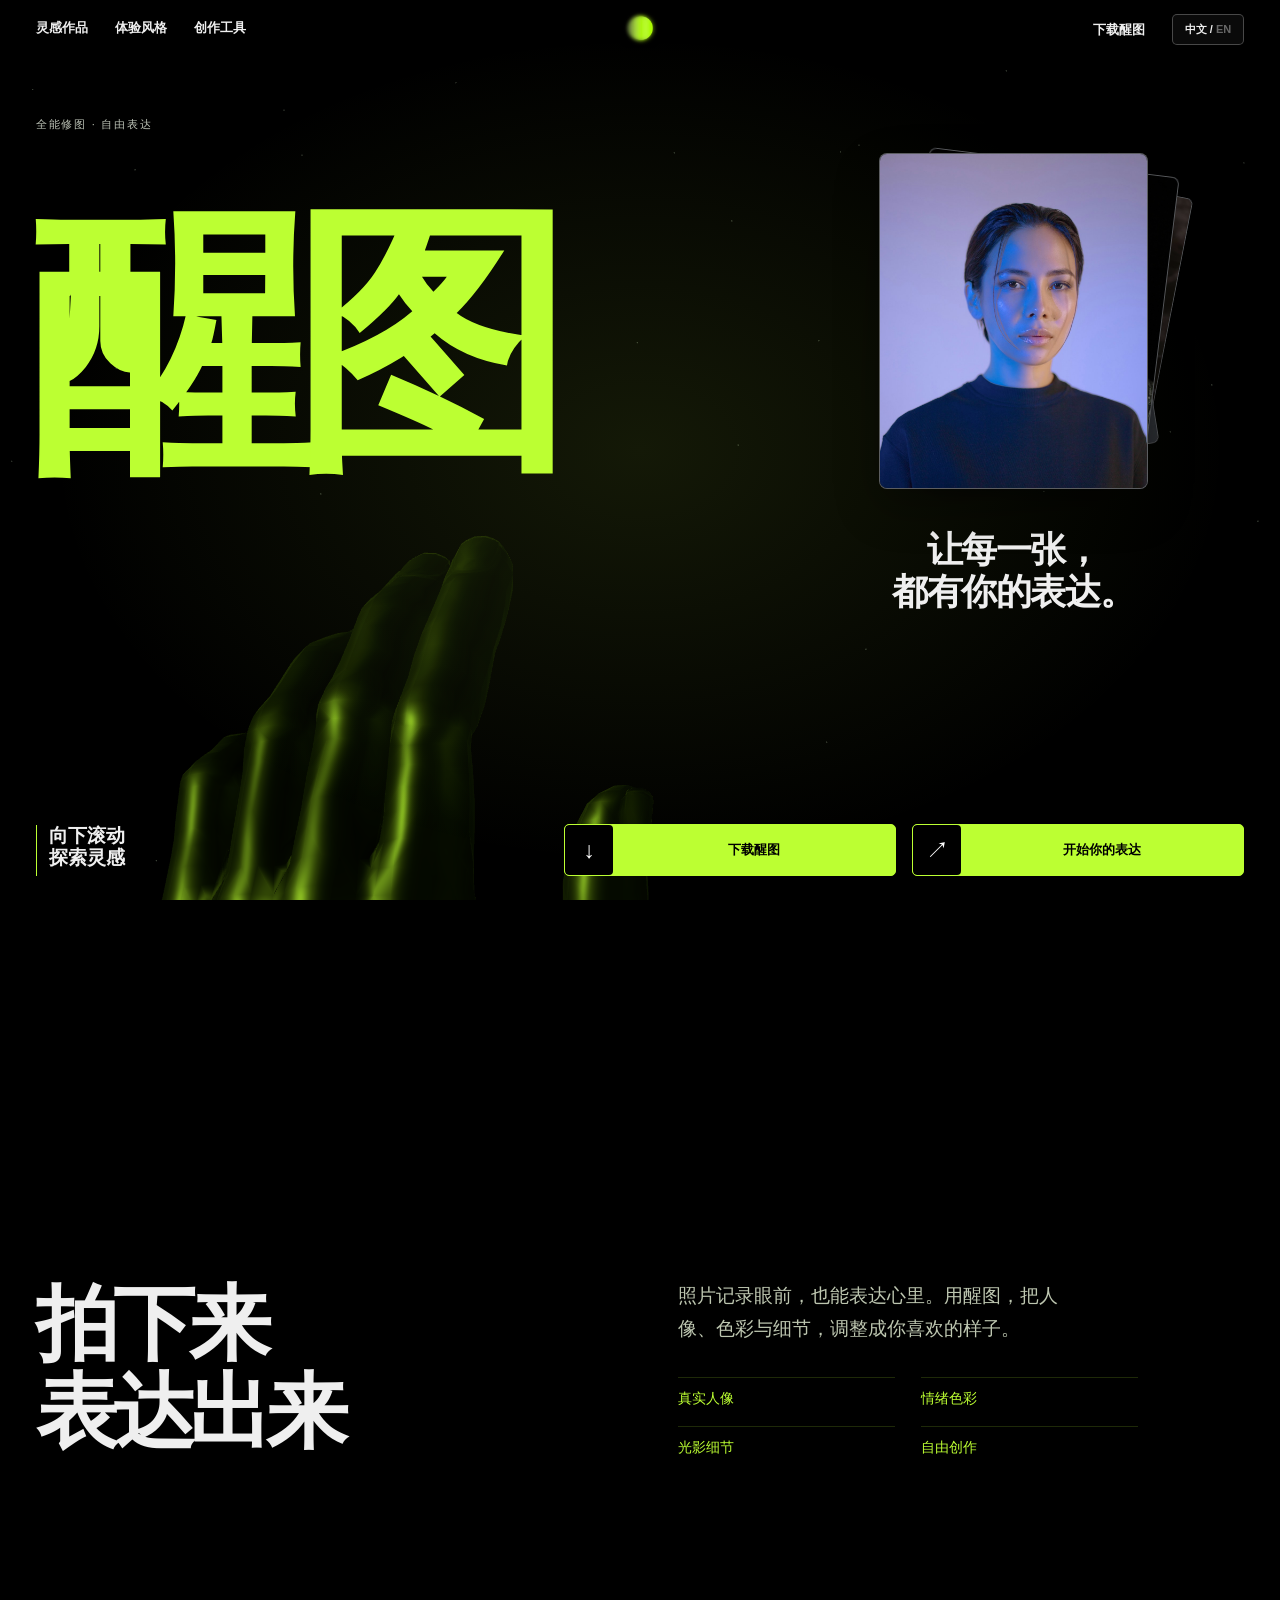
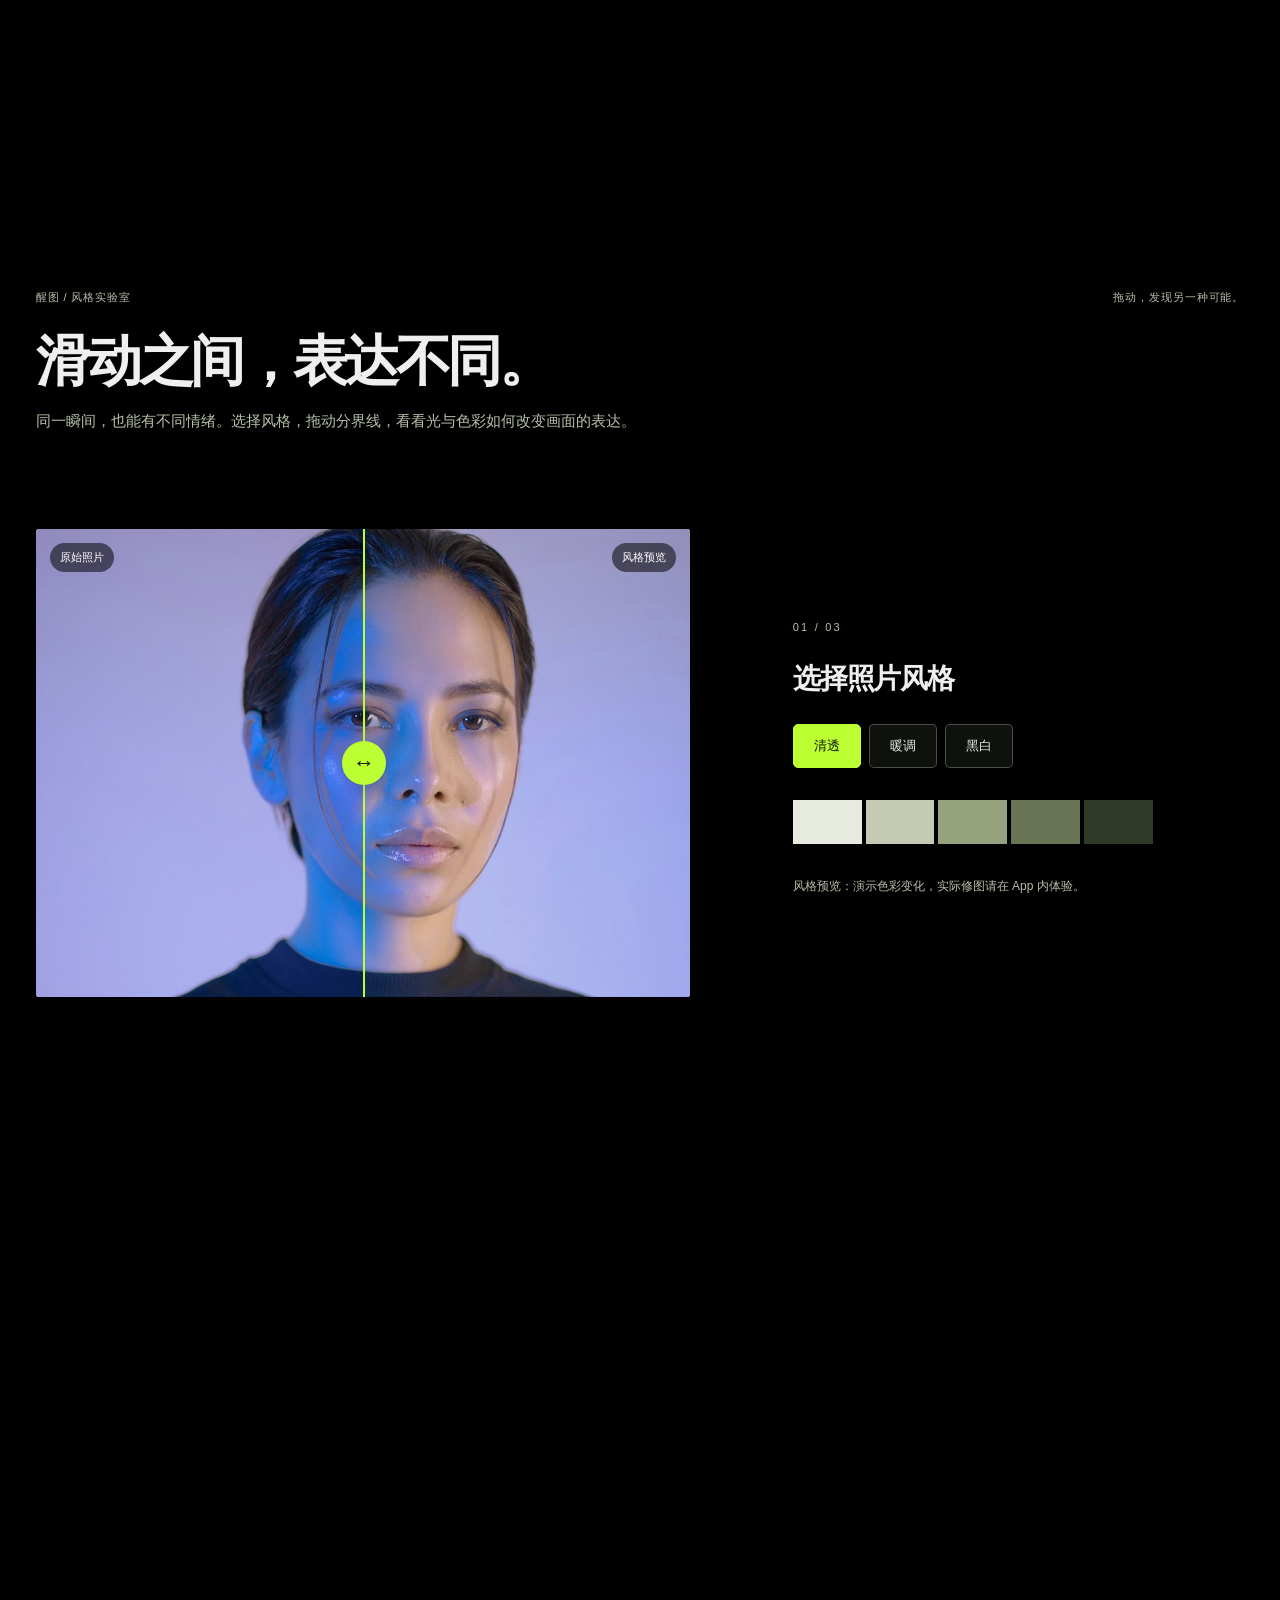
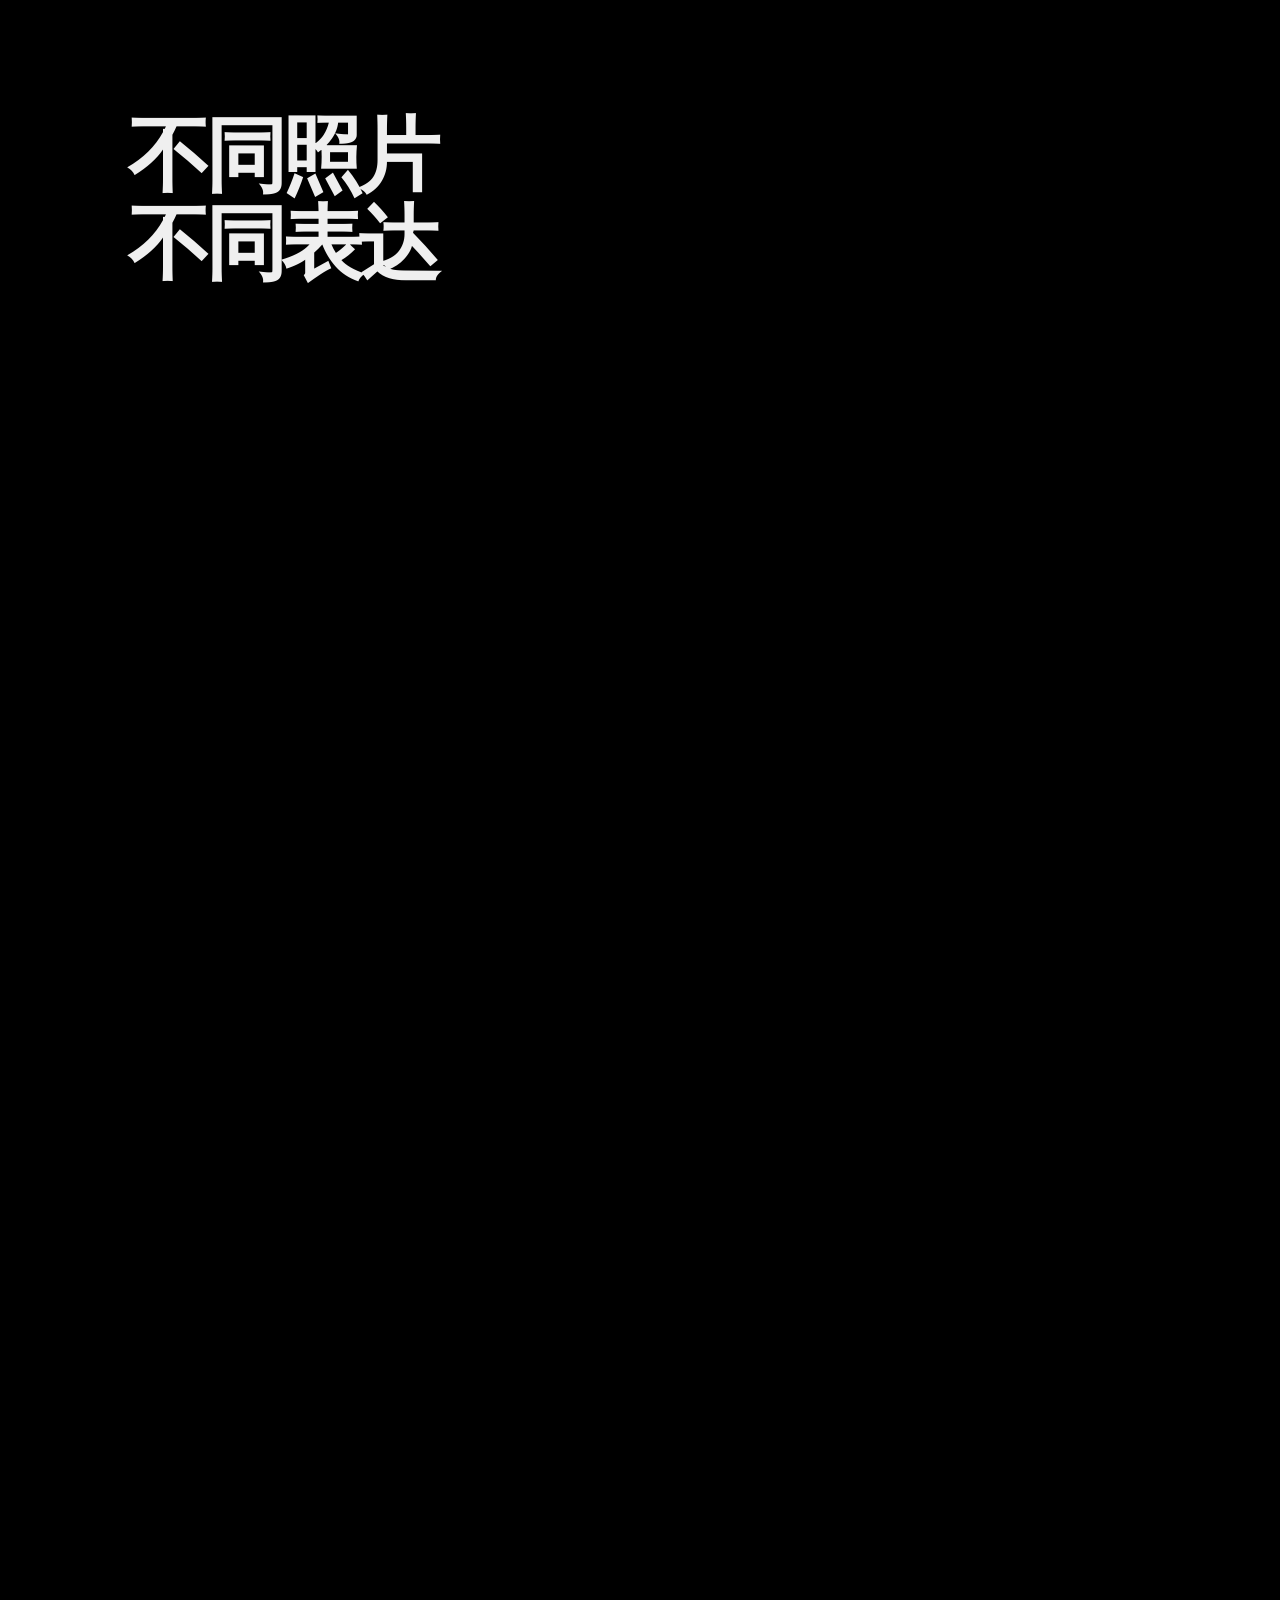
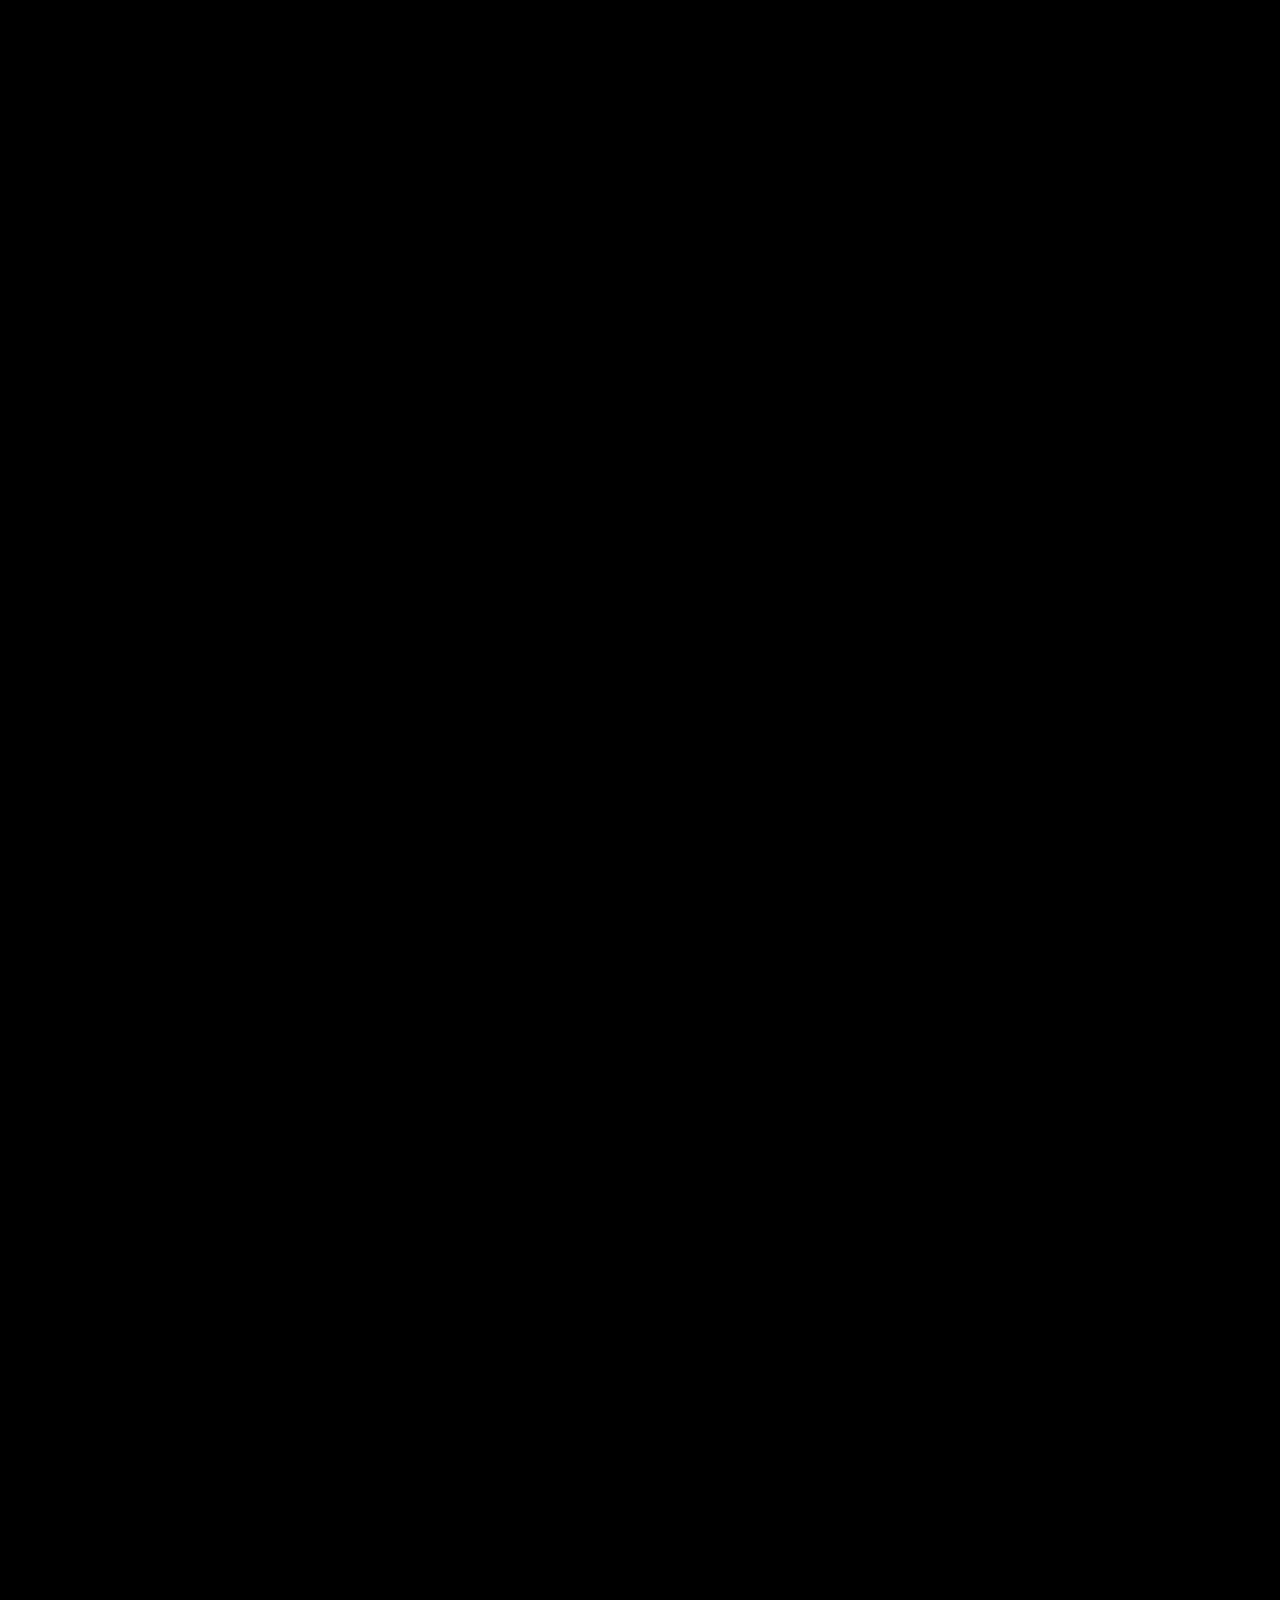
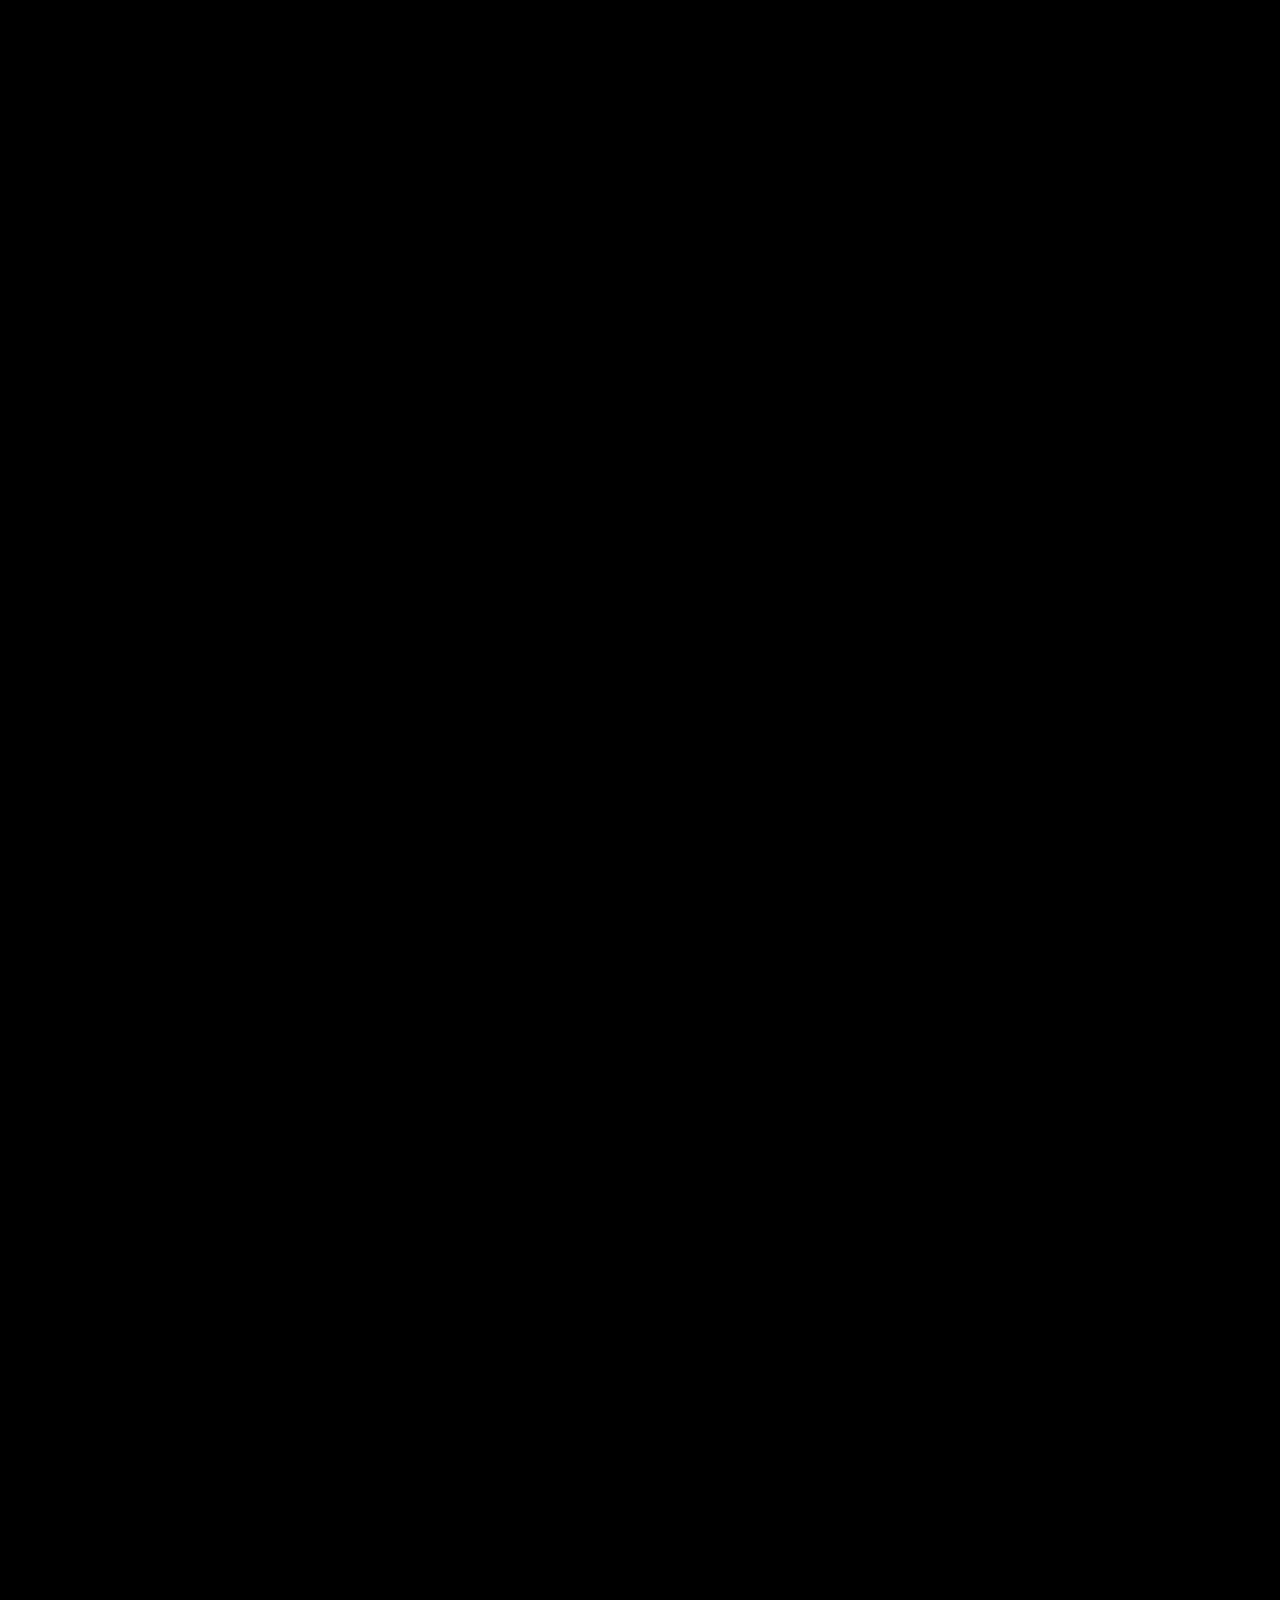
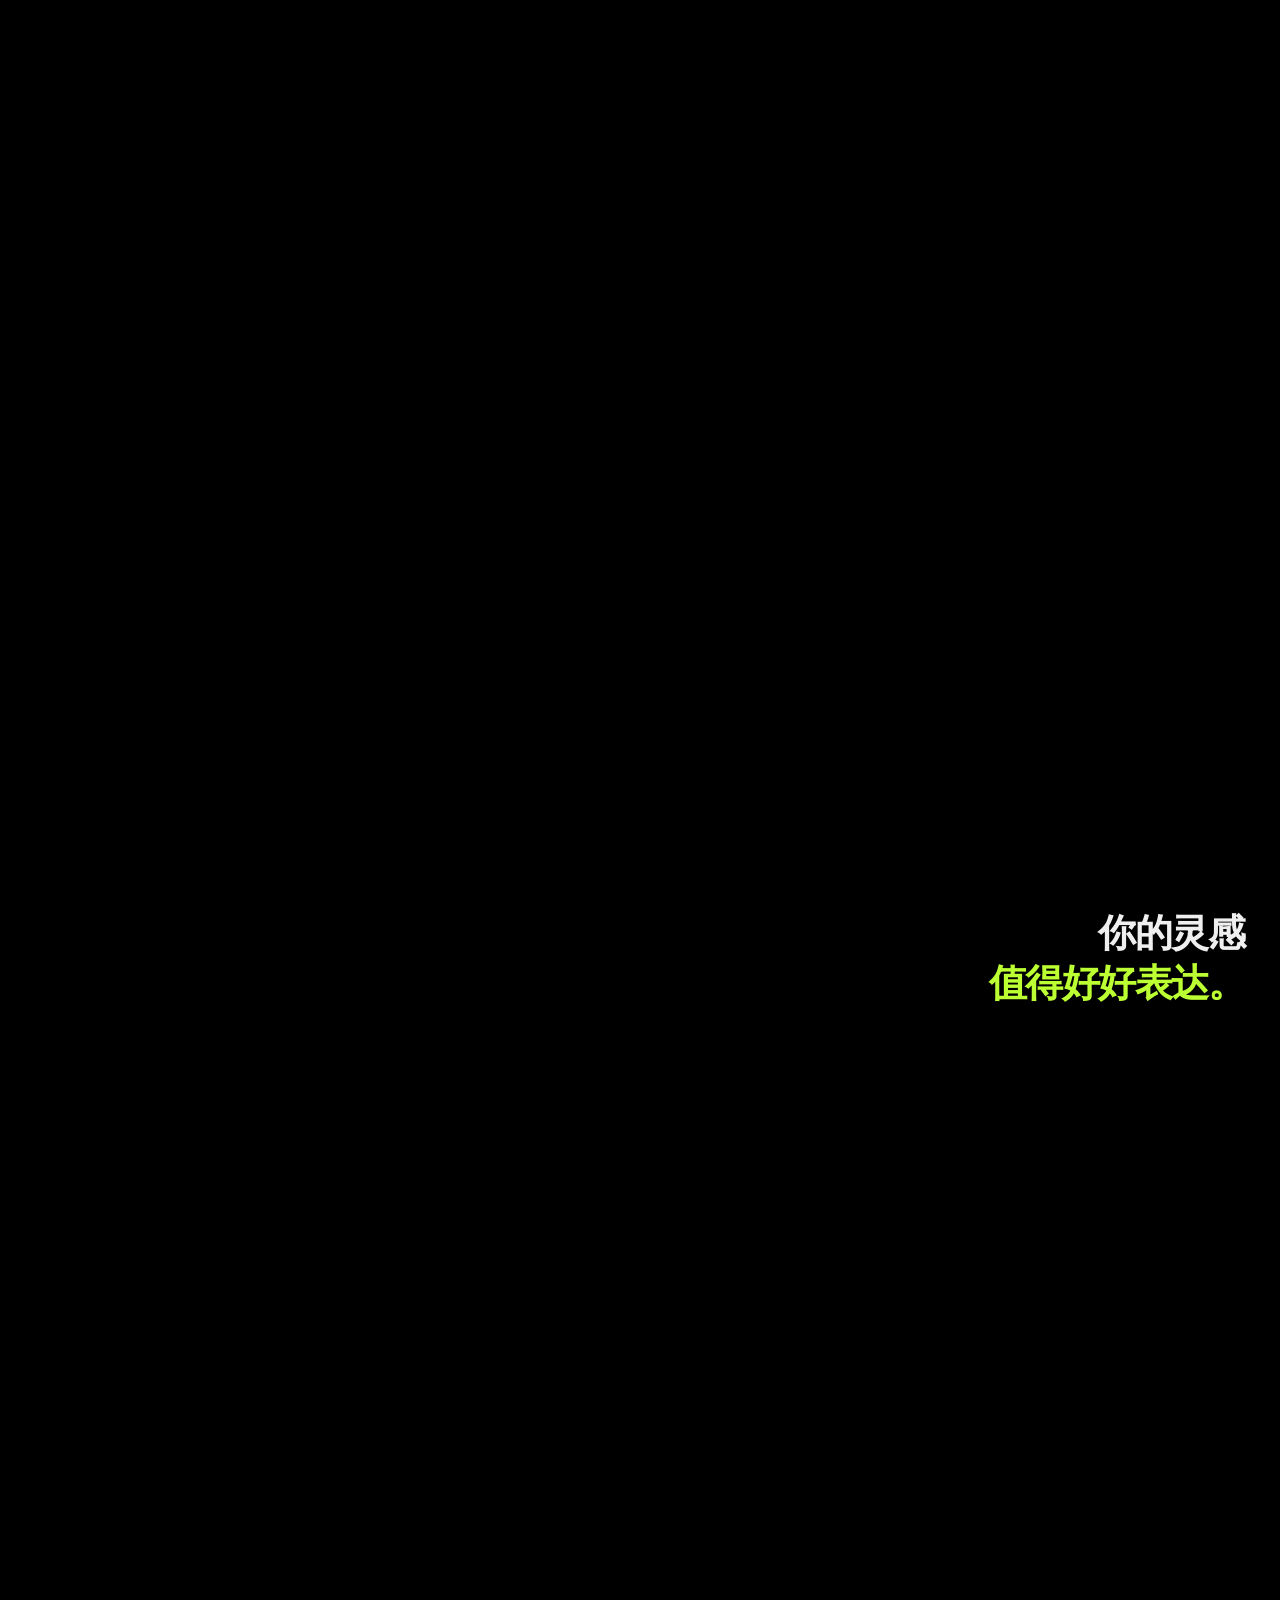
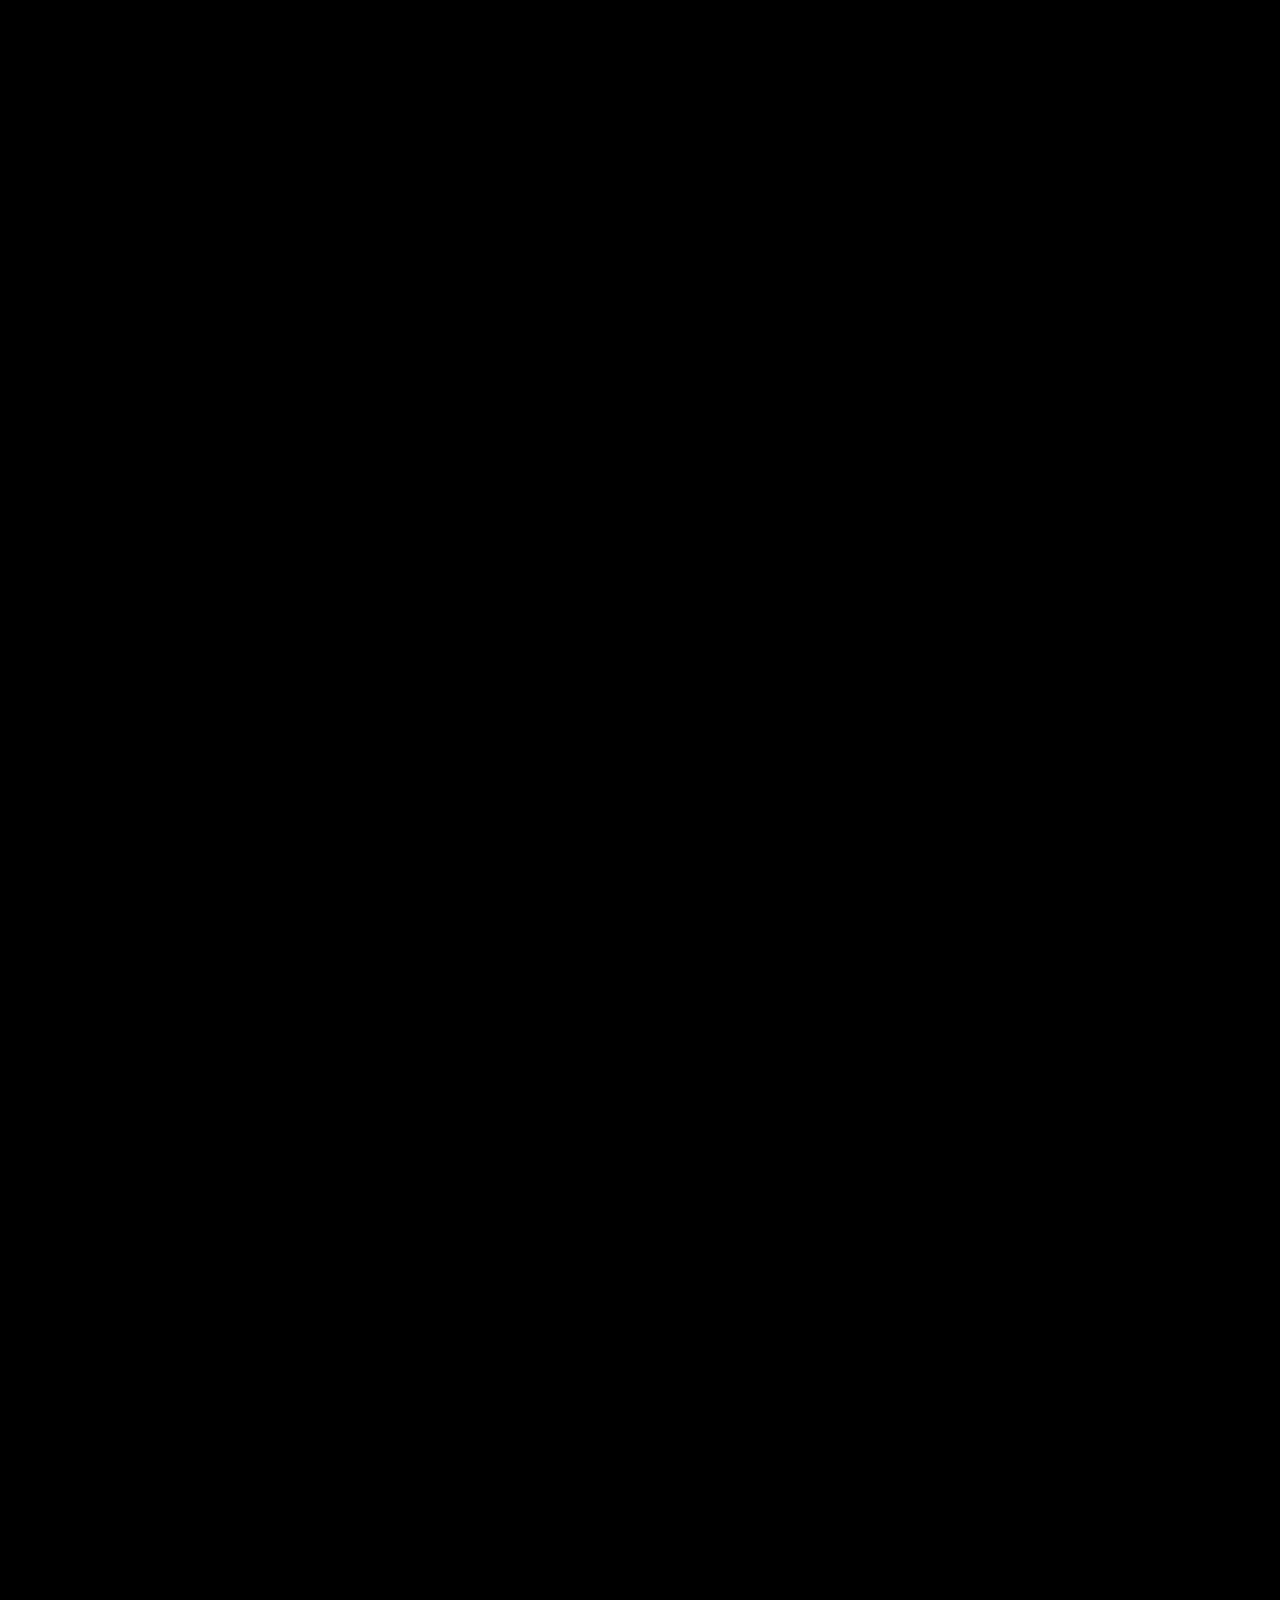
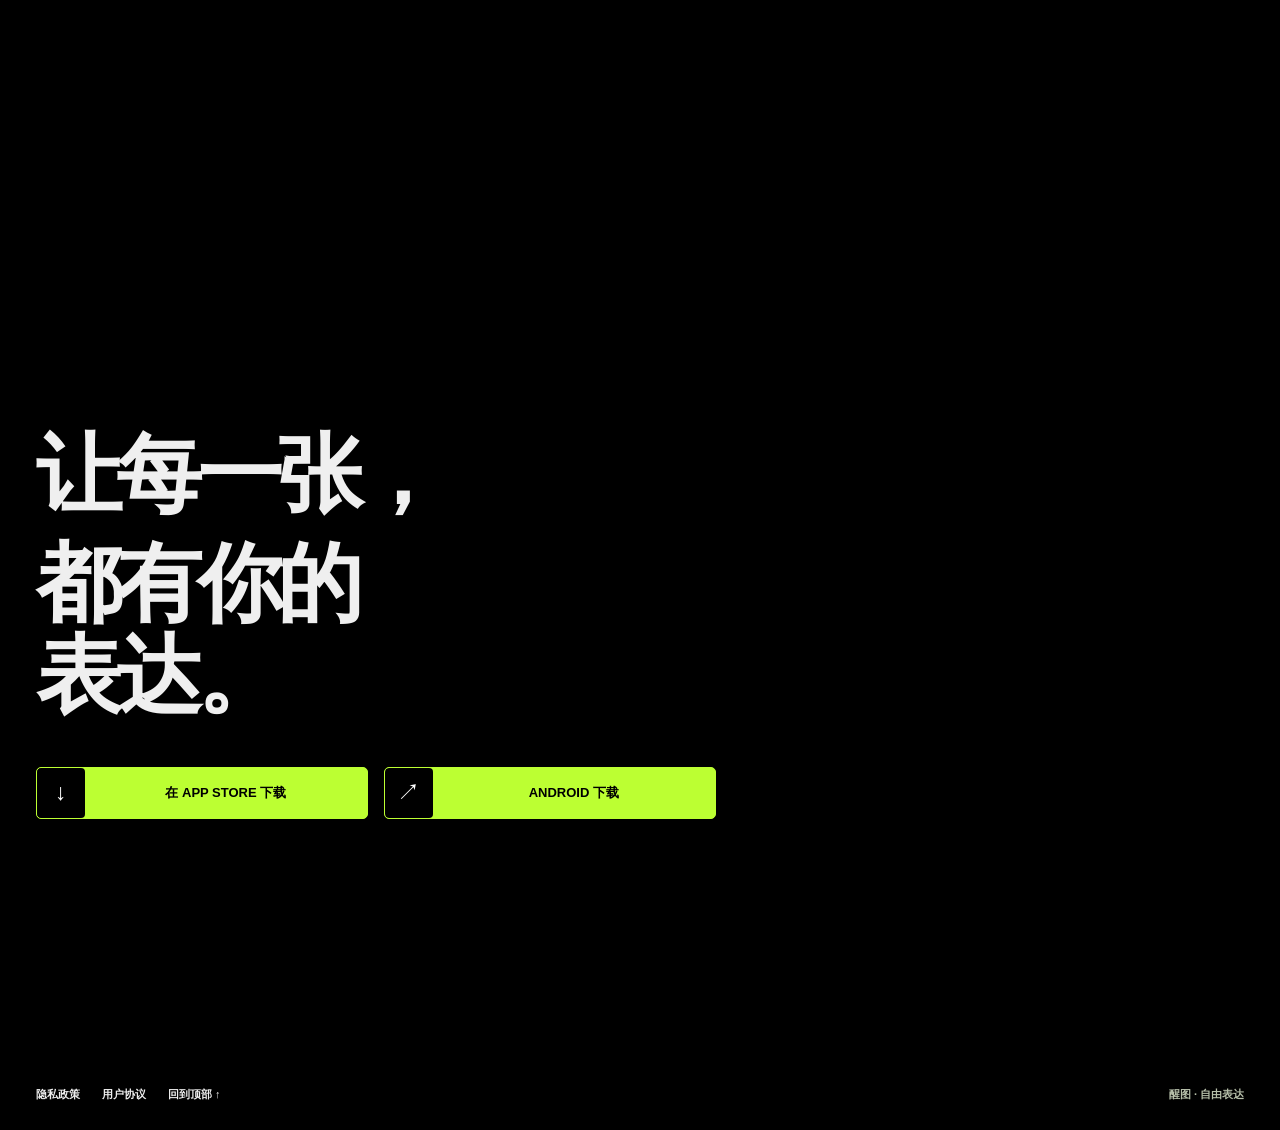
==== commit faac902b: "Smooth chapter transitions and simplify scroll pacing" ====
--- a/index.html
+++ b/index.html
@@ -5,7 +5,7 @@
 <meta name="theme-color" content="#080a06">
 <meta name="description" content="探索醒图的人像、色彩与创意工具。让每一张照片，都有你的表达。">
 <title>醒图 — 让每一张，都有你的表达。</title>
-<link rel="icon" href="./assets/xingtu-icon.jpg"><link rel="stylesheet" href="./styles.css">
+<link rel="icon" href="./assets/xingtu-icon.jpg"><link rel="stylesheet" href="./styles.css?v=20261012-smooth">
 </head><body>
 <div class="intro" aria-hidden="true"><span class="intro-brand">醒图</span><span class="intro-light"></span></div><button class="intro-skip" data-i18n="intro.skip" type="button">跳过开场 ↗</button><div class="scene-backdrop" aria-hidden="true"><canvas id="hand-scene"></canvas></div>
-<a data-i18n="skip" class="skip-link" href="#main">跳至内容</a><header class="site-header" data-i18n-aria="nav.label" aria-label="主导航"><nav class="nav nav-left"><a data-i18n="nav.works" href="#showcase">灵感作品</a><a data-i18n="nav.try" href="#about">体验风格</a><a data-i18n="nav.features" href="#features">创作工具</a></nav><a class="header-mark" href="#top" data-i18n-aria="nav.top" aria-label="回到顶部"><img src="./assets/xingtu-icon.jpg" alt="醒图 Xingtu" width="40" height="40"></a><nav class="nav nav-right"><a data-i18n="nav.download" href="#footer">下载醒图</a><button class="language-toggle" type="button" data-i18n-aria="nav.lang" aria-label="切换为英文"><span class="lang-zh" lang="zh-CN">中文</span><span aria-hidden="true"> / </span><span class="lang-en" lang="en">EN</span></button></nav></header><main id="main"><section class="hero" id="top" aria-labelledby="hero-title"><div class="hero-inner"><p data-i18n="hero.eyebrow" class="hero-eyebrow">全能修图 · 自由表达</p><h1 id="hero-title" class="hero-wordmark"><span class="brand-switch" tabindex="0" aria-label="醒图 Hypic"><span class="brand-chinese">醒图</span><span class="brand-hpic" aria-hidden="true"><span>H</span><span>y</span><span>p</span><span>i</span><span>c</span></span><canvas class="brand-electric" aria-hidden="true"></canvas></span></h1><div class="hero-album"><div class="hero-deck" role="button" tabindex="0" data-i18n-aria="hero.deck" aria-label="拖动或点击切换人像照片"><div class="hero-photo" data-card="0"><img src="./assets/photos/portrait.jpg" data-i18n-alt="photo.portrait" alt="人像摄影" width="1000" height="1250" draggable="false"><img class="hero-grade" src="./assets/photos/portrait.jpg" alt="" aria-hidden="true" draggable="false"></div><div class="hero-photo" data-card="1"><img src="./assets/editorial/backlight.jpg" data-i18n-alt="editorial.backlight" alt="人像摄影" width="1000" height="1250" draggable="false"><img class="hero-grade" src="./assets/editorial/backlight.jpg" alt="" aria-hidden="true" draggable="false"></div><div class="hero-photo" data-card="2"><img src="./assets/editorial/portrait.jpg" data-i18n-alt="editorial.portrait" alt="人像摄影" width="1000" height="1250" draggable="false"><img class="hero-grade" src="./assets/editorial/portrait.jpg" alt="" aria-hidden="true" draggable="false"></div><div class="hero-photo" data-card="3"><img src="./assets/editorial/hero-man.jpg" data-i18n-alt="hero.man" alt="人像摄影" width="1000" height="1250" draggable="false"><img class="hero-grade" src="./assets/editorial/hero-man.jpg" alt="" aria-hidden="true" draggable="false"></div></div><p data-i18n="hero.slogan" class="hero-subtitle">让每一张，<br>都有你的表达。</p></div></div><div class="hero-bottom"><div class="hero-scroll"><span class="scroll-line"></span><span data-i18n="hero.scroll" >向下滚动<br>探索灵感</span></div><div class="hero-actions"><a class="pill-link" href="https://apps.apple.com/cn/app/id1500526240" target="_blank" rel="noreferrer"><span class="pill-icon">↓</span><span data-i18n="nav.download" >下载醒图</span></a><a class="pill-link" href="#about"><span class="pill-icon arrow-icon">↗</span><span data-i18n="hero.cta">开始你的表达</span></a></div></div></section><section class="why scroll-stage" id="why" aria-labelledby="why-title"><div class="sticky-frame why-frame"><div class="why-grid"><h2 data-i18n="why.title" id="why-title" class="display why-heading">拍下来。<br>表达出来。</h2><div class="why-copy"><p data-i18n="why.lead" class="why-lead">照片记录眼前，也能表达心里。用醒图，把人像、色彩与细节，调整成你喜欢的样子。</p><article class="why-item"><h3 data-i18n="why.0.title" >保留真实，也保留光彩。</h3><p data-i18n="why.0.body" >细腻肤质与精准人像调整，让你喜欢的自己，自然出现在画面里。</p></article><article class="why-item"><h3 data-i18n="why.1.title" >让色彩，说出情绪。</h3><p data-i18n="why.1.body" >从清透日常到浓郁电影感，用滤镜与色彩调整，找到这一刻的氛围。</p></article><article class="why-item"><h3 data-i18n="why.2.title" >细节之间，自有主张。</h3><p data-i18n="why.2.body" >调整光影与构图，把注意力留给真正想表达的部分。</p></article><article class="why-item"><h3 data-i18n="why.3.title" >灵感，不止一种答案。</h3><p data-i18n="why.3.body" >用贴纸、文字与创作素材，为熟悉的照片，打开新的表达方式。</p></article></div></div></div></section><section class="description scroll-stage" id="about" data-i18n-aria="about.label" aria-label="风格体验"><div class="sticky-frame description-frame"><div class="description-top"><span data-i18n="about.kicker" >醒图 / 风格实验室</span><span data-i18n="demo.tip" >拖动，发现另一种可能。</span></div><div class="demo-heading"><h2 data-i18n="about.title" class="display">滑动之间，表达不同。</h2></div><p data-i18n="about.body" >同一瞬间，也能有不同情绪。选择风格，拖动分界线，看看光与色彩如何改变画面的表达。</p><div class="demo-workspace"><div class="compare" style="--split:50%"><img class="compare-original" src="./assets/photos/portrait.jpg" data-i18n-alt="photo.portrait" alt="光里的自己" width="1000" height="1000"><div class="compare-edited"><img src="./assets/photos/portrait.jpg" alt="" width="1000" height="1000"></div><div class="compare-labels"><span data-i18n="demo.original" >原始照片</span><span data-i18n="demo.preview" >风格预览</span></div><div class="compare-handle" aria-hidden="true"><span>↔</span></div><input id="compare-slider" type="range" min="0" max="100" value="50" data-i18n-aria="demo.range" aria-label="调整原片与风格预览的分界线"></div><div class="demo-controls"><span class="small-label">01 / 03</span><h3 data-i18n="demo.styles" >选择照片风格</h3><div class="style-tabs" role="group" data-i18n-aria="demo.styles" aria-label="选择照片风格"><button data-i18n="demo.portrait" type="button" data-preset="portrait" aria-pressed="true">清透</button><button data-i18n="demo.warm" type="button" data-preset="warm" aria-pressed="false">暖调</button><button data-i18n="demo.mono" type="button" data-preset="mono" aria-pressed="false">黑白</button></div><div class="style-swatch" aria-hidden="true"><i></i><i></i><i></i><i></i><i></i></div><p data-i18n="demo.note" class="demo-note">风格预览：演示色彩变化，实际修图请在 App 内体验。</p></div></div></div></section><section class="showcase scroll-stage" id="showcase" aria-labelledby="showcase-title"><div class="sticky-frame showcase-frame"><div class="showcase-heading"><h2 data-i18n="gallery.title" id="showcase-title" class="display">不同照片。<br>不同表达。</h2></div><div class="showcase-window" data-i18n-aria="gallery.label" aria-label="摄影风格灵感"><div class="showcase-track"><a class="showcase-card" href="#about" data-photo="portrait" data-preset="portrait"><div class="photo-wrap"><video muted loop playsinline preload="none" poster="./assets/videos/portrait.jpg" data-video="./assets/videos/portrait.mp4" aria-hidden="true"></video><span class="photo-number">01</span><span class="photo-open" aria-hidden="true">↗</span></div><div><strong data-i18n="photo.portrait" >光里的自己</strong><span data-i18n="category.portrait" >人像 / 清透</span></div></a><a class="showcase-card" href="#about" data-photo="fashion" data-preset="warm"><div class="photo-wrap"><video muted loop playsinline preload="none" poster="./assets/videos/fashion.jpg" data-video="./assets/videos/fashion.mp4" aria-hidden="true"></video><span class="photo-number">02</span><span class="photo-open" aria-hidden="true">↗</span></div><div><strong data-i18n="photo.fashion" >日常也有态度</strong><span data-i18n="category.fashion" >日常 / 胶片</span></div></a><a class="showcase-card" href="#about" data-photo="landscape" data-preset="portrait"><div class="photo-wrap"><video muted loop playsinline preload="none" poster="./assets/videos/landscape.jpg" data-video="./assets/videos/landscape.mp4" aria-hidden="true"></video><span class="photo-number">03</span><span class="photo-open" aria-hidden="true">↗</span></div><div><strong data-i18n="photo.landscape" >把山野留在眼底</strong><span data-i18n="category.landscape" >风景 / 通透</span></div></a><a class="showcase-card" href="#about" data-photo="city" data-preset="warm"><div class="photo-wrap"><video muted loop playsinline preload="none" poster="./assets/videos/city.jpg" data-video="./assets/videos/city.mp4" aria-hidden="true"></video><span class="photo-number">04</span><span class="photo-open" aria-hidden="true">↗</span></div><div><strong data-i18n="photo.city" >暮色正在发生</strong><span data-i18n="category.city" >城市 / 电影</span></div></a><a class="showcase-card" href="#about" data-photo="nature" data-preset="warm"><div class="photo-wrap"><video muted loop playsinline preload="none" poster="./assets/videos/nature.jpg" data-video="./assets/videos/nature.mp4" aria-hidden="true"></video><span class="photo-number">05</span><span class="photo-open" aria-hidden="true">↗</span></div><div><strong data-i18n="photo.nature" >向自由的地方去</strong><span data-i18n="category.nature" >旅行 / 暖调</span></div></a><div class="showcase-end"><span class="small-label">XINGTU / IN MOTION</span><h3 data-i18n="gallery.end">下一张，<br>由你表达。</h3><a class="pill-link" href="#about"><span class="pill-icon">↗</span><span data-i18n="gallery.cta">探索你的表达</span></a></div></div></div></div></section><section class="manifesto scroll-stage" id="manifesto" aria-labelledby="film-title"><div class="sticky-frame manifesto-frame"><div class="film-window"><video class="portrait-film" muted loop playsinline preload="none" poster="./assets/videos/portrait-film.jpg?v=restored" data-video="./assets/videos/portrait-film.mp4?v=restored" aria-hidden="true"></video><div class="film-shade"></div></div><div class="film-copy"><h2 id="film-title" data-i18n="manifesto.build" class="display">让灵感，<br><span>显影。</span></h2><p data-i18n="film.body">光落下的地方，故事开始。</p></div></div></section><section class="features scroll-stage" id="features" aria-labelledby="features-title"><div class="sticky-frame features-frame"><div class="features-title"><span data-i18n="features.kicker" >你的灵感</span><h2 data-i18n="features.title" id="features-title">值得好好表达。</h2></div><div class="feature-stack"><article class="feature-card" role="button" tabindex="0" aria-haspopup="dialog"><span class="feature-number">01</span><div class="feature-visual feature-visual-0" aria-hidden="true"><img src="./assets/editorial/portrait.jpg" alt="" width="1600" height="1200" loading="lazy"><img class="feature-result" src="./assets/editorial/portrait.jpg" alt="" width="1600" height="1200" loading="lazy"><span class="feature-visual-tag" data-i18n="feature.0.tag"></span></div><div><h3 data-i18n="feature.0.title" >质感人像</h3><p data-i18n="feature.0.body" >细腻肤质，保留个人特征。</p></div></article><article class="feature-card" role="button" tabindex="0" aria-haspopup="dialog"><span class="feature-number">02</span><div class="feature-visual feature-visual-1" aria-hidden="true"><img src="./assets/editorial/coast.jpg" alt="" width="1600" height="1200" loading="lazy"><img class="feature-result" src="./assets/editorial/coast.jpg" alt="" width="1600" height="1200" loading="lazy"><span class="feature-visual-tag" data-i18n="feature.1.tag"></span></div><div><h3 data-i18n="feature.1.title" >氛围滤镜</h3><p data-i18n="feature.1.body" >让色彩，匹配这一刻的心情。</p></div></article><article class="feature-card" role="button" tabindex="0" aria-haspopup="dialog"><span class="feature-number">03</span><div class="feature-visual feature-visual-2" aria-hidden="true"><img src="./assets/editorial/interior.jpg" alt="" width="1600" height="1200" loading="lazy"><img class="feature-result" src="./assets/editorial/interior.jpg" alt="" width="1600" height="1200" loading="lazy"><span class="feature-visual-tag" data-i18n="feature.2.tag"></span></div><div><h3 data-i18n="feature.2.title" >光影细调</h3><p data-i18n="feature.2.body" >从整体到细节，调整画面层次。</p></div></article><article class="feature-card" role="button" tabindex="0" aria-haspopup="dialog"><span class="feature-number">04</span><div class="feature-visual feature-visual-3" aria-hidden="true"><img src="./assets/editorial/creative.jpg" alt="" width="1600" height="1200" loading="lazy"><img class="feature-result" src="./assets/editorial/creative.jpg" alt="" width="1600" height="1200" loading="lazy"><span class="feature-visual-tag" data-i18n="feature.3.tag"></span></div><div><h3 data-i18n="feature.3.title" >创意表达</h3><p data-i18n="feature.3.body" >文字与贴纸，让照片多一点想法。</p></div></article><article class="feature-card" role="button" tabindex="0" aria-haspopup="dialog"><span class="feature-number">05</span><div class="feature-visual feature-visual-4" aria-hidden="true"><img src="./assets/editorial/backlight.jpg" alt="" width="1600" height="1200" loading="lazy"><img class="feature-result" src="./assets/editorial/backlight.jpg" alt="" width="1600" height="1200" loading="lazy"><span class="feature-visual-tag" data-i18n="feature.4.tag"></span></div><div><h3 data-i18n="feature.4.title" >AI 修图</h3><p data-i18n="feature.4.body" >从参考图出发，探索更多风格。</p></div></article></div></div></section><footer class="footer" id="footer"><div class="footer-grid"><h2 data-i18n="footer.newtitle" class="display">下一张，<br><span>由你定义。</span></h2><div><p data-i18n="footer.newslogan" class="display">让每一张，<br>都有你的表达。</p></div></div><div class="download-links" data-i18n-aria="footer.download" aria-label="下载入口"><a class="pill-link" href="https://apps.apple.com/cn/app/id1500526240" target="_blank" rel="noreferrer"><span class="pill-icon">↓</span><span data-i18n="download.ios" >在 App Store 下载</span></a><a class="pill-link android-link" href="https://m.app.mi.com/details?id=com.xt.retouch" target="_blank" rel="noreferrer"><span class="pill-icon arrow-icon">↗</span><span data-i18n="download.android" >Android 下载</span></a></div><div class="footer-bottom"><a data-i18n="footer.privacy" href="https://lf9-cdn-tos.draftstatic.com/obj/ies-hotsoon-draft/vco/592b12a6-36f5-4be3-84de-b369ee083ce3.html" target="_blank" rel="noreferrer">隐私政策</a><a data-i18n="footer.terms" href="https://lf26-cdn-tos.draftstatic.com/obj/ies-hotsoon-draft/vco/a5b358fd-b117-43b4-be6d-219f38552bf4.html" target="_blank" rel="noreferrer">用户协议</a><a data-i18n="footer.back" href="#top">回到顶部 ↑</a><span data-i18n="footer.credit" >醒图 · 自由表达</span></div></footer></main><dialog class="feature-dialog" aria-labelledby="detail-title" data-lenis-prevent><div class="detail-layout"><div class="detail-image"><img class="detail-original" src="./assets/editorial/portrait.jpg" alt=""><img class="detail-result" src="./assets/editorial/portrait.jpg" alt=""><span class="detail-sticker">MAKE IT YOURS ✳</span><span class="detail-image-label" data-i18n="detail.preview">风格示例</span></div><div class="detail-copy"><span class="small-label" id="detail-number">01 / 05</span><h2 id="detail-title"></h2><p class="detail-body"></p><label class="detail-compare"><span data-i18n="detail.compare">拖动查看前后效果</span><input type="range" min="0" max="100" value="50"></label><div class="detail-presets"><button type="button" data-look="0" data-i18n="demo.portrait" aria-pressed="true">清透</button><button type="button" data-look="1" data-i18n="demo.warm" aria-pressed="false">暖调</button><button type="button" data-look="2" data-i18n="demo.mono" aria-pressed="false">黑白</button></div><label class="detail-adjust"><span data-i18n="detail.adjust">光影强度</span><input type="range" min="70" max="130" value="100"></label><button class="sticker-toggle" type="button" data-i18n="detail.sticker" aria-pressed="false">添加创意贴纸 ＋</button><p class="detail-note" data-i18n="detail.note">网页呈现风格示例，实际修图请在 App 内体验。</p><a class="text-link" href="#footer" data-i18n="detail.download">在醒图中继续创作 ↗</a></div></div><button class="detail-close" type="button" data-i18n-aria="detail.close" aria-label="关闭详情">×</button></dialog><script src="./i18n.js"></script><script src="./vendor/lenis.min.js"></script><script src="./script.js" defer></script><script src="./hero-effects.js" defer></script><script src="./hero-album.js" defer></script><script src="./interactions.js" defer></script><script src="./text-effects.js" defer></script><script type="module" src="./scene.js"></script></body></html>+<a data-i18n="skip" class="skip-link" href="#main">跳至内容</a><header class="site-header" data-i18n-aria="nav.label" aria-label="主导航"><nav class="nav nav-left"><a data-i18n="nav.works" href="#showcase">灵感作品</a><a data-i18n="nav.try" href="#about">体验风格</a><a data-i18n="nav.features" href="#features">创作工具</a></nav><a class="header-mark" href="#top" data-i18n-aria="nav.top" aria-label="回到顶部"><img src="./assets/xingtu-icon.jpg" alt="醒图 Xingtu" width="40" height="40"></a><nav class="nav nav-right"><a data-i18n="nav.download" href="#footer">下载醒图</a><button class="language-toggle" type="button" data-i18n-aria="nav.lang" aria-label="切换为英文"><span class="lang-zh" lang="zh-CN">中文</span><span aria-hidden="true"> / </span><span class="lang-en" lang="en">EN</span></button></nav></header><main id="main"><section class="hero" id="top" aria-labelledby="hero-title"><div class="hero-inner"><p data-i18n="hero.eyebrow" class="hero-eyebrow">全能修图 · 自由表达</p><h1 id="hero-title" class="hero-wordmark"><span class="brand-switch" tabindex="0" aria-label="醒图 Hypic"><span class="brand-chinese">醒图</span><span class="brand-hpic" aria-hidden="true"><span>H</span><span>y</span><span>p</span><span>i</span><span>c</span></span><canvas class="brand-electric" aria-hidden="true"></canvas></span></h1><div class="hero-album"><div class="hero-deck" role="button" tabindex="0" data-i18n-aria="hero.deck" aria-label="拖动或点击切换人像照片"><div class="hero-photo" data-card="0"><img src="./assets/photos/portrait.jpg" data-i18n-alt="photo.portrait" alt="人像摄影" width="1000" height="1250" draggable="false"><img class="hero-grade" src="./assets/photos/portrait.jpg" alt="" aria-hidden="true" draggable="false"></div><div class="hero-photo" data-card="1"><img src="./assets/editorial/backlight.jpg" data-i18n-alt="editorial.backlight" alt="人像摄影" width="1000" height="1250" draggable="false"><img class="hero-grade" src="./assets/editorial/backlight.jpg" alt="" aria-hidden="true" draggable="false"></div><div class="hero-photo" data-card="2"><img src="./assets/editorial/portrait.jpg" data-i18n-alt="editorial.portrait" alt="人像摄影" width="1000" height="1250" draggable="false"><img class="hero-grade" src="./assets/editorial/portrait.jpg" alt="" aria-hidden="true" draggable="false"></div><div class="hero-photo" data-card="3"><img src="./assets/editorial/hero-man.jpg" data-i18n-alt="hero.man" alt="人像摄影" width="1000" height="1250" draggable="false"><img class="hero-grade" src="./assets/editorial/hero-man.jpg" alt="" aria-hidden="true" draggable="false"></div></div><p data-i18n="hero.slogan" class="hero-subtitle">让每一张，<br>都有你的表达。</p></div></div><div class="hero-bottom"><div class="hero-scroll"><span class="scroll-line"></span><span data-i18n="hero.scroll" >向下滚动<br>探索灵感</span></div><div class="hero-actions"><a class="pill-link" href="https://apps.apple.com/cn/app/id1500526240" target="_blank" rel="noreferrer"><span class="pill-icon">↓</span><span data-i18n="nav.download" >下载醒图</span></a><a class="pill-link" href="#about"><span class="pill-icon arrow-icon">↗</span><span data-i18n="hero.cta">开始你的表达</span></a></div></div></section><section class="why scroll-stage" id="why" aria-labelledby="why-title"><div class="sticky-frame why-frame"><div class="why-grid"><h2 data-i18n="why.title" id="why-title" class="display why-heading">拍下来。<br>表达出来。</h2><div class="why-copy"><p data-i18n="why.lead" class="why-lead">照片记录眼前，也能表达心里。用醒图，把人像、色彩与细节，调整成你喜欢的样子。</p><ul class="why-keywords"><li data-i18n="why.keyword.0">真实人像</li><li data-i18n="why.keyword.1">情绪色彩</li><li data-i18n="why.keyword.2">光影细节</li><li data-i18n="why.keyword.3">自由创作</li></ul></div></div></div></section><section class="description scroll-stage" id="about" data-i18n-aria="about.label" aria-label="风格体验"><div class="sticky-frame description-frame"><div class="description-top"><span data-i18n="about.kicker" >醒图 / 风格实验室</span><span data-i18n="demo.tip" >拖动，发现另一种可能。</span></div><div class="demo-heading"><h2 data-i18n="about.title" class="display">滑动之间，表达不同。</h2></div><p data-i18n="about.body" >同一瞬间，也能有不同情绪。选择风格，拖动分界线，看看光与色彩如何改变画面的表达。</p><div class="demo-workspace"><div class="compare" style="--split:50%"><img class="compare-original" src="./assets/photos/portrait.jpg" data-i18n-alt="photo.portrait" alt="光里的自己" width="1000" height="1000"><div class="compare-edited"><img src="./assets/photos/portrait.jpg" alt="" width="1000" height="1000"></div><div class="compare-labels"><span data-i18n="demo.original" >原始照片</span><span data-i18n="demo.preview" >风格预览</span></div><div class="compare-handle" aria-hidden="true"><span>↔</span></div><input id="compare-slider" type="range" min="0" max="100" value="50" data-i18n-aria="demo.range" aria-label="调整原片与风格预览的分界线"></div><div class="demo-controls"><span class="small-label">01 / 03</span><h3 data-i18n="demo.styles" >选择照片风格</h3><div class="style-tabs" role="group" data-i18n-aria="demo.styles" aria-label="选择照片风格"><button data-i18n="demo.portrait" type="button" data-preset="portrait" aria-pressed="true">清透</button><button data-i18n="demo.warm" type="button" data-preset="warm" aria-pressed="false">暖调</button><button data-i18n="demo.mono" type="button" data-preset="mono" aria-pressed="false">黑白</button></div><div class="style-swatch" aria-hidden="true"><i></i><i></i><i></i><i></i><i></i></div><p data-i18n="demo.note" class="demo-note">风格预览：演示色彩变化，实际修图请在 App 内体验。</p></div></div></div></section><section class="showcase scroll-stage" id="showcase" aria-labelledby="showcase-title"><div class="sticky-frame showcase-frame"><div class="showcase-heading"><h2 data-i18n="gallery.title" id="showcase-title" class="display">不同照片。<br>不同表达。</h2></div><div class="showcase-window" data-i18n-aria="gallery.label" aria-label="摄影风格灵感"><div class="showcase-track"><a class="showcase-card" href="#about" data-photo="portrait" data-preset="portrait"><div class="photo-wrap"><video muted loop playsinline preload="none" poster="./assets/videos/portrait.jpg" data-video="./assets/videos/portrait.mp4" aria-hidden="true"></video><span class="photo-number">01</span><span class="photo-open" aria-hidden="true">↗</span></div><div><strong data-i18n="photo.portrait" >光里的自己</strong><span data-i18n="category.portrait" >人像 / 清透</span></div></a><a class="showcase-card" href="#about" data-photo="fashion" data-preset="warm"><div class="photo-wrap"><video muted loop playsinline preload="none" poster="./assets/videos/fashion.jpg" data-video="./assets/videos/fashion.mp4" aria-hidden="true"></video><span class="photo-number">02</span><span class="photo-open" aria-hidden="true">↗</span></div><div><strong data-i18n="photo.fashion" >日常也有态度</strong><span data-i18n="category.fashion" >日常 / 胶片</span></div></a><a class="showcase-card" href="#about" data-photo="landscape" data-preset="portrait"><div class="photo-wrap"><video muted loop playsinline preload="none" poster="./assets/videos/landscape.jpg" data-video="./assets/videos/landscape.mp4" aria-hidden="true"></video><span class="photo-number">03</span><span class="photo-open" aria-hidden="true">↗</span></div><div><strong data-i18n="photo.landscape" >把山野留在眼底</strong><span data-i18n="category.landscape" >风景 / 通透</span></div></a><a class="showcase-card" href="#about" data-photo="city" data-preset="warm"><div class="photo-wrap"><video muted loop playsinline preload="none" poster="./assets/videos/city.jpg" data-video="./assets/videos/city.mp4" aria-hidden="true"></video><span class="photo-number">04</span><span class="photo-open" aria-hidden="true">↗</span></div><div><strong data-i18n="photo.city" >暮色正在发生</strong><span data-i18n="category.city" >城市 / 电影</span></div></a><a class="showcase-card" href="#about" data-photo="nature" data-preset="warm"><div class="photo-wrap"><video muted loop playsinline preload="none" poster="./assets/videos/nature.jpg" data-video="./assets/videos/nature.mp4" aria-hidden="true"></video><span class="photo-number">05</span><span class="photo-open" aria-hidden="true">↗</span></div><div><strong data-i18n="photo.nature" >向自由的地方去</strong><span data-i18n="category.nature" >旅行 / 暖调</span></div></a><div class="showcase-end"><span class="small-label">XINGTU / IN MOTION</span><h3 data-i18n="gallery.end">下一张，<br>由你表达。</h3><a class="pill-link" href="#about"><span class="pill-icon">↗</span><span data-i18n="gallery.cta">探索你的表达</span></a></div></div></div></div></section><section class="manifesto scroll-stage" id="manifesto" aria-labelledby="film-title"><div class="sticky-frame manifesto-frame"><div class="film-window"><video class="portrait-film" muted loop playsinline preload="none" poster="./assets/videos/portrait-film.jpg?v=restored" data-video="./assets/videos/portrait-film.mp4?v=restored" aria-hidden="true"></video><div class="film-shade"></div></div><div class="film-copy"><h2 id="film-title" data-i18n="manifesto.build" class="display">让灵感，<br><span>显影。</span></h2><p data-i18n="film.body">光落下的地方，故事开始。</p></div></div></section><section class="features scroll-stage" id="features" aria-labelledby="features-title"><div class="sticky-frame features-frame"><div class="features-title"><span data-i18n="features.kicker" >你的灵感</span><h2 data-i18n="features.title" id="features-title">值得好好表达。</h2></div><div class="feature-stack"><article class="feature-card" role="button" tabindex="0" aria-haspopup="dialog"><span class="feature-number">01</span><div class="feature-visual feature-visual-0" aria-hidden="true"><img src="./assets/editorial/portrait.jpg" alt="" width="1600" height="1200" loading="lazy"><img class="feature-result" src="./assets/editorial/portrait.jpg" alt="" width="1600" height="1200" loading="lazy"><span class="feature-visual-tag" data-i18n="feature.0.tag"></span></div><div><h3 data-i18n="feature.0.title" >质感人像</h3><p data-i18n="feature.0.body" >细腻肤质，保留个人特征。</p></div></article><article class="feature-card" role="button" tabindex="0" aria-haspopup="dialog"><span class="feature-number">02</span><div class="feature-visual feature-visual-1" aria-hidden="true"><img src="./assets/editorial/coast.jpg" alt="" width="1600" height="1200" loading="lazy"><img class="feature-result" src="./assets/editorial/coast.jpg" alt="" width="1600" height="1200" loading="lazy"><span class="feature-visual-tag" data-i18n="feature.1.tag"></span></div><div><h3 data-i18n="feature.1.title" >氛围滤镜</h3><p data-i18n="feature.1.body" >让色彩，匹配这一刻的心情。</p></div></article><article class="feature-card" role="button" tabindex="0" aria-haspopup="dialog"><span class="feature-number">03</span><div class="feature-visual feature-visual-2" aria-hidden="true"><img src="./assets/editorial/interior.jpg" alt="" width="1600" height="1200" loading="lazy"><img class="feature-result" src="./assets/editorial/interior.jpg" alt="" width="1600" height="1200" loading="lazy"><span class="feature-visual-tag" data-i18n="feature.2.tag"></span></div><div><h3 data-i18n="feature.2.title" >光影细调</h3><p data-i18n="feature.2.body" >从整体到细节，调整画面层次。</p></div></article><article class="feature-card" role="button" tabindex="0" aria-haspopup="dialog"><span class="feature-number">04</span><div class="feature-visual feature-visual-3" aria-hidden="true"><img src="./assets/editorial/creative.jpg" alt="" width="1600" height="1200" loading="lazy"><img class="feature-result" src="./assets/editorial/creative.jpg" alt="" width="1600" height="1200" loading="lazy"><span class="feature-visual-tag" data-i18n="feature.3.tag"></span></div><div><h3 data-i18n="feature.3.title" >创意表达</h3><p data-i18n="feature.3.body" >文字与贴纸，让照片多一点想法。</p></div></article><article class="feature-card" role="button" tabindex="0" aria-haspopup="dialog"><span class="feature-number">05</span><div class="feature-visual feature-visual-4" aria-hidden="true"><img src="./assets/editorial/backlight.jpg" alt="" width="1600" height="1200" loading="lazy"><img class="feature-result" src="./assets/editorial/backlight.jpg" alt="" width="1600" height="1200" loading="lazy"><span class="feature-visual-tag" data-i18n="feature.4.tag"></span></div><div><h3 data-i18n="feature.4.title" >AI 修图</h3><p data-i18n="feature.4.body" >从参考图出发，探索更多风格。</p></div></article></div></div></section><footer class="footer" id="footer"><div class="footer-grid"><h2 data-i18n="footer.newtitle" class="display">下一张，<br><span>由你定义。</span></h2><div><p data-i18n="footer.newslogan" class="display">让每一张，<br>都有你的表达。</p></div></div><div class="download-links" data-i18n-aria="footer.download" aria-label="下载入口"><a class="pill-link" href="https://apps.apple.com/cn/app/id1500526240" target="_blank" rel="noreferrer"><span class="pill-icon">↓</span><span data-i18n="download.ios" >在 App Store 下载</span></a><a class="pill-link android-link" href="https://m.app.mi.com/details?id=com.xt.retouch" target="_blank" rel="noreferrer"><span class="pill-icon arrow-icon">↗</span><span data-i18n="download.android" >Android 下载</span></a></div><div class="footer-bottom"><a data-i18n="footer.privacy" href="https://lf9-cdn-tos.draftstatic.com/obj/ies-hotsoon-draft/vco/592b12a6-36f5-4be3-84de-b369ee083ce3.html" target="_blank" rel="noreferrer">隐私政策</a><a data-i18n="footer.terms" href="https://lf26-cdn-tos.draftstatic.com/obj/ies-hotsoon-draft/vco/a5b358fd-b117-43b4-be6d-219f38552bf4.html" target="_blank" rel="noreferrer">用户协议</a><a data-i18n="footer.back" href="#top">回到顶部 ↑</a><span data-i18n="footer.credit" >醒图 · 自由表达</span></div></footer></main><dialog class="feature-dialog" aria-labelledby="detail-title" data-lenis-prevent><div class="detail-layout"><div class="detail-image"><img class="detail-original" src="./assets/editorial/portrait.jpg" alt=""><img class="detail-result" src="./assets/editorial/portrait.jpg" alt=""><span class="detail-sticker">MAKE IT YOURS ✳</span><span class="detail-image-label" data-i18n="detail.preview">风格示例</span></div><div class="detail-copy"><span class="small-label" id="detail-number">01 / 05</span><h2 id="detail-title"></h2><p class="detail-body"></p><label class="detail-compare"><span data-i18n="detail.compare">拖动查看前后效果</span><input type="range" min="0" max="100" value="50"></label><div class="detail-presets"><button type="button" data-look="0" data-i18n="demo.portrait" aria-pressed="true">清透</button><button type="button" data-look="1" data-i18n="demo.warm" aria-pressed="false">暖调</button><button type="button" data-look="2" data-i18n="demo.mono" aria-pressed="false">黑白</button></div><label class="detail-adjust"><span data-i18n="detail.adjust">光影强度</span><input type="range" min="70" max="130" value="100"></label><button class="sticker-toggle" type="button" data-i18n="detail.sticker" aria-pressed="false">添加创意贴纸 ＋</button><p class="detail-note" data-i18n="detail.note">网页呈现风格示例，实际修图请在 App 内体验。</p><a class="text-link" href="#footer" data-i18n="detail.download">在醒图中继续创作 ↗</a></div></div><button class="detail-close" type="button" data-i18n-aria="detail.close" aria-label="关闭详情">×</button></dialog><script src="./i18n.js?v=20261012-smooth"></script><script src="./vendor/lenis.min.js"></script><script src="./script.js?v=20261012-smooth" defer></script><script src="./hero-effects.js" defer></script><script src="./hero-album.js" defer></script><script src="./interactions.js" defer></script><script src="./text-effects.js?v=20261012-smooth" defer></script><script type="module" src="./scene.js?v=20261012-smooth"></script></body></html>
--- a/styles.css
+++ b/styles.css
@@ -582,3 +582,65 @@
 @media(prefers-reduced-motion:reduce){.description,.features,.footer{background:transparent}.description{height:auto}.showcase{height:auto}.showcase-end{width:90vw}}
 
 @media(min-width:901px){.download-links{width:43%;max-width:620px}}
+/* Reach the color lab within the first three viewport lengths. */
+@media(prefers-reduced-motion:no-preference){.why{height:120svh}}
+
+/* A quieter scroll rhythm: stable reading, short entrances, continuous exits. */
+.why{height:100svh!important;min-height:620px}
+.why-frame{position:relative;display:flex;align-items:center;padding:12vh var(--page-pad) 8vh}
+.why-grid{width:100%;gap:6vw;grid-template-columns:1fr 1fr}
+.why-heading{padding-left:0}
+.why-copy{height:auto;max-width:480px}
+.why-lead{font-size:clamp(16px,1.45vw,21px);line-height:1.8;color:#bdc6b0}
+.why-keywords{list-style:none;padding:0;margin:32px 0 0;display:grid;grid-template-columns:1fr 1fr;gap:18px 26px;font-size:14px;color:var(--accent)}
+.why-keywords li{border-top:1px solid #baff3229;padding-top:12px}
+.showcase{height:400svh}
+.showcase-heading{inset:18vh 0 auto;display:block}
+.showcase-window{transform-origin:center;will-change:transform,opacity}
+.manifesto{height:230svh}
+.features{height:300svh}
+.features-title{top:10vh}
+.feature-stack{inset:27vh 3vw 6vh}
+.feature-card{left:calc(var(--i)*20%);top:calc(var(--i)*1.5vh);width:19%;height:clamp(350px,46vh,480px);aspect-ratio:auto;padding:clamp(12px,1vw,18px);gap:12px}
+.feature-card h3{font-size:clamp(18px,1.65vw,27px);line-height:1.2;letter-spacing:-.025em;overflow-wrap:anywhere}
+.feature-card p{font-size:clamp(11px,.85vw,13px);line-height:1.65}
+.feature-card .feature-number{font-size:clamp(40px,4vw,62px)}
+.feature-card .feature-visual{height:45%}
+.feature-card.is-highlighted{translate:0 -12px;scale:1.015}
+.feature-stack.has-active .feature-card:not(.is-highlighted){scale:1;translate:0 0;filter:none}
+.footer{height:auto;min-height:90svh;padding:12vh var(--page-pad) 28px;gap:0}
+.footer-grid{display:flex;flex-direction:column;gap:16px;max-width:1100px}
+.footer-grid h2,html[lang=en] .footer-grid h2{font-size:clamp(52px,6.7vw,105px);line-height:1.08;margin:0;align-self:auto}
+.footer-grid>div{margin:0;text-align:left}
+.footer-grid>div p,html[lang=en] .footer-grid>div p{font-size:clamp(52px,6.7vw,105px);line-height:1.08;margin:0}
+.download-links{position:static;width:min(680px,100%);max-width:680px;margin:5vh 0 7vh;gap:16px}
+.footer-bottom{margin-top:auto;flex-wrap:wrap}
+@media(max-width:900px){
+ .why-grid{gap:5vw}.why-heading{font-size:clamp(48px,7.8vw,75px)}
+ .features{height:auto}.features-frame{height:auto;min-height:100svh;overflow:visible;padding:90px var(--page-pad) 65px}
+ .features-title{position:static;text-align:left;margin-bottom:35px}
+ .feature-stack{position:static;display:grid;grid-template-columns:repeat(2,minmax(0,1fr));gap:18px}
+ .feature-card{position:relative;left:auto;top:auto;width:100%;height:410px;opacity:1!important;transform:none!important}
+ .feature-card h3{font-size:23px}.feature-card p{font-size:13px}.feature-visual-tag{font-size:8px!important}
+ .download-links{width:100%;max-width:680px}
+}
+@media(max-width:600px){
+ .why{height:100svh!important;min-height:650px}.why-frame{height:100%;min-height:650px;padding:95px 20px 45px}
+ .why-grid{display:flex;flex-direction:column;align-items:stretch;justify-content:center;gap:35px}
+ .why-heading{font-size:clamp(44px,11vw,65px)}.why-lead{font-size:15px;line-height:1.75}.why-keywords{margin-top:24px;gap:14px 20px;font-size:13px}
+ .showcase{height:360svh}.showcase-heading{inset:18vh 0 auto}.manifesto{height:210svh}
+ .features-frame{overflow:hidden;padding-bottom:45px}
+ .feature-stack{display:flex;gap:16px;overflow-x:auto;scroll-snap-type:x mandatory;padding:12px 20px 25px;margin:0 -20px;scroll-padding:20px;overscroll-behavior-x:contain}
+ .feature-card{flex:0 0 86%;height:425px;scroll-snap-align:center;translate:none!important;scale:1!important}
+ .feature-card .feature-visual{height:48%}
+ .footer{min-height:90svh;padding-top:90px}.footer-grid{gap:14px}
+ .footer-grid h2,html[lang=en] .footer-grid h2,.footer-grid>div p,html[lang=en] .footer-grid>div p{font-size:clamp(42px,10.5vw,64px);line-height:1.15}
+ .download-links{margin:32px 0 45px;gap:12px}.footer-bottom{font-size:10px;gap:16px}
+ .footer-bottom span{width:100%;margin-left:0}
+}
+@media(prefers-reduced-motion:reduce){
+ .showcase,.manifesto,.features{height:auto!important}.why{height:auto!important}
+ .feature-card{opacity:1!important;transform:none!important}
+ .showcase-heading{position:static}.feature-stack{position:static;display:grid;grid-template-columns:repeat(auto-fit,minmax(220px,1fr));overflow:visible;margin:0;padding:0}
+ .feature-card{width:100%;height:425px;left:auto;top:auto}
+}
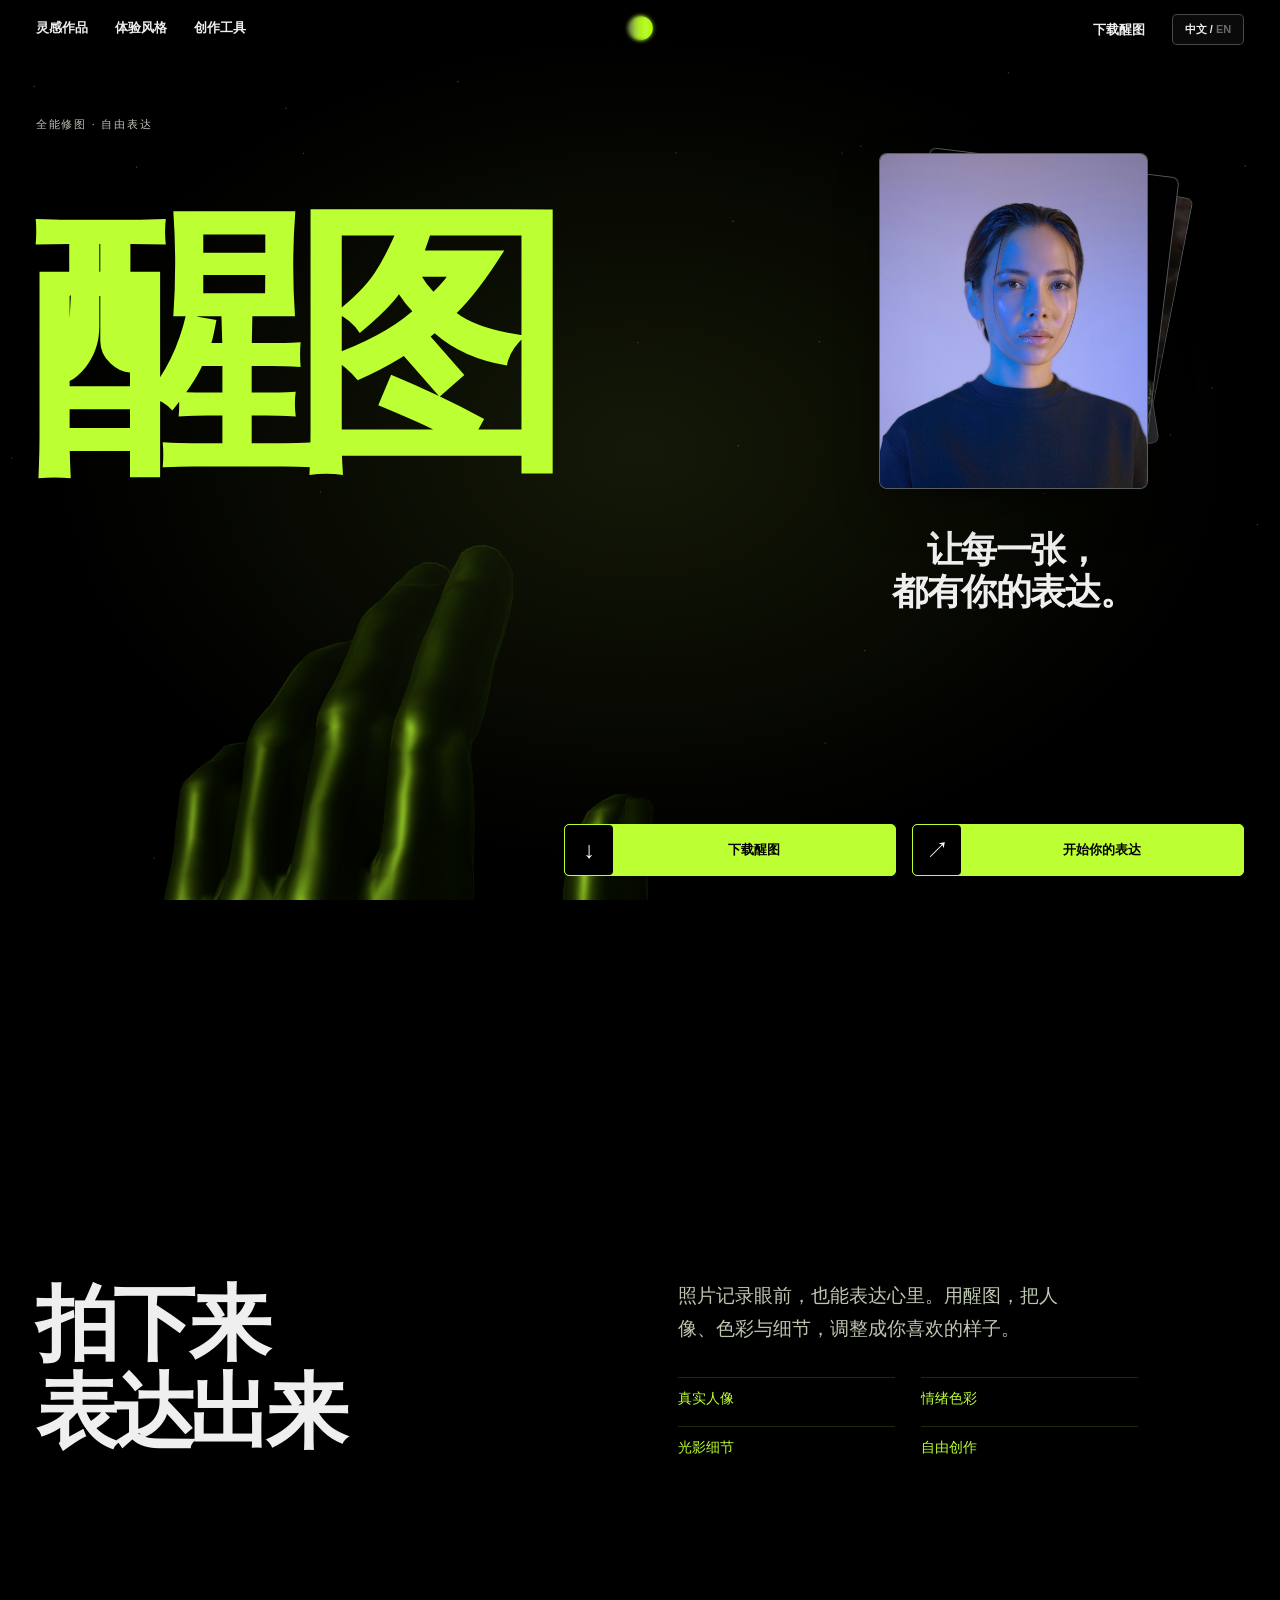
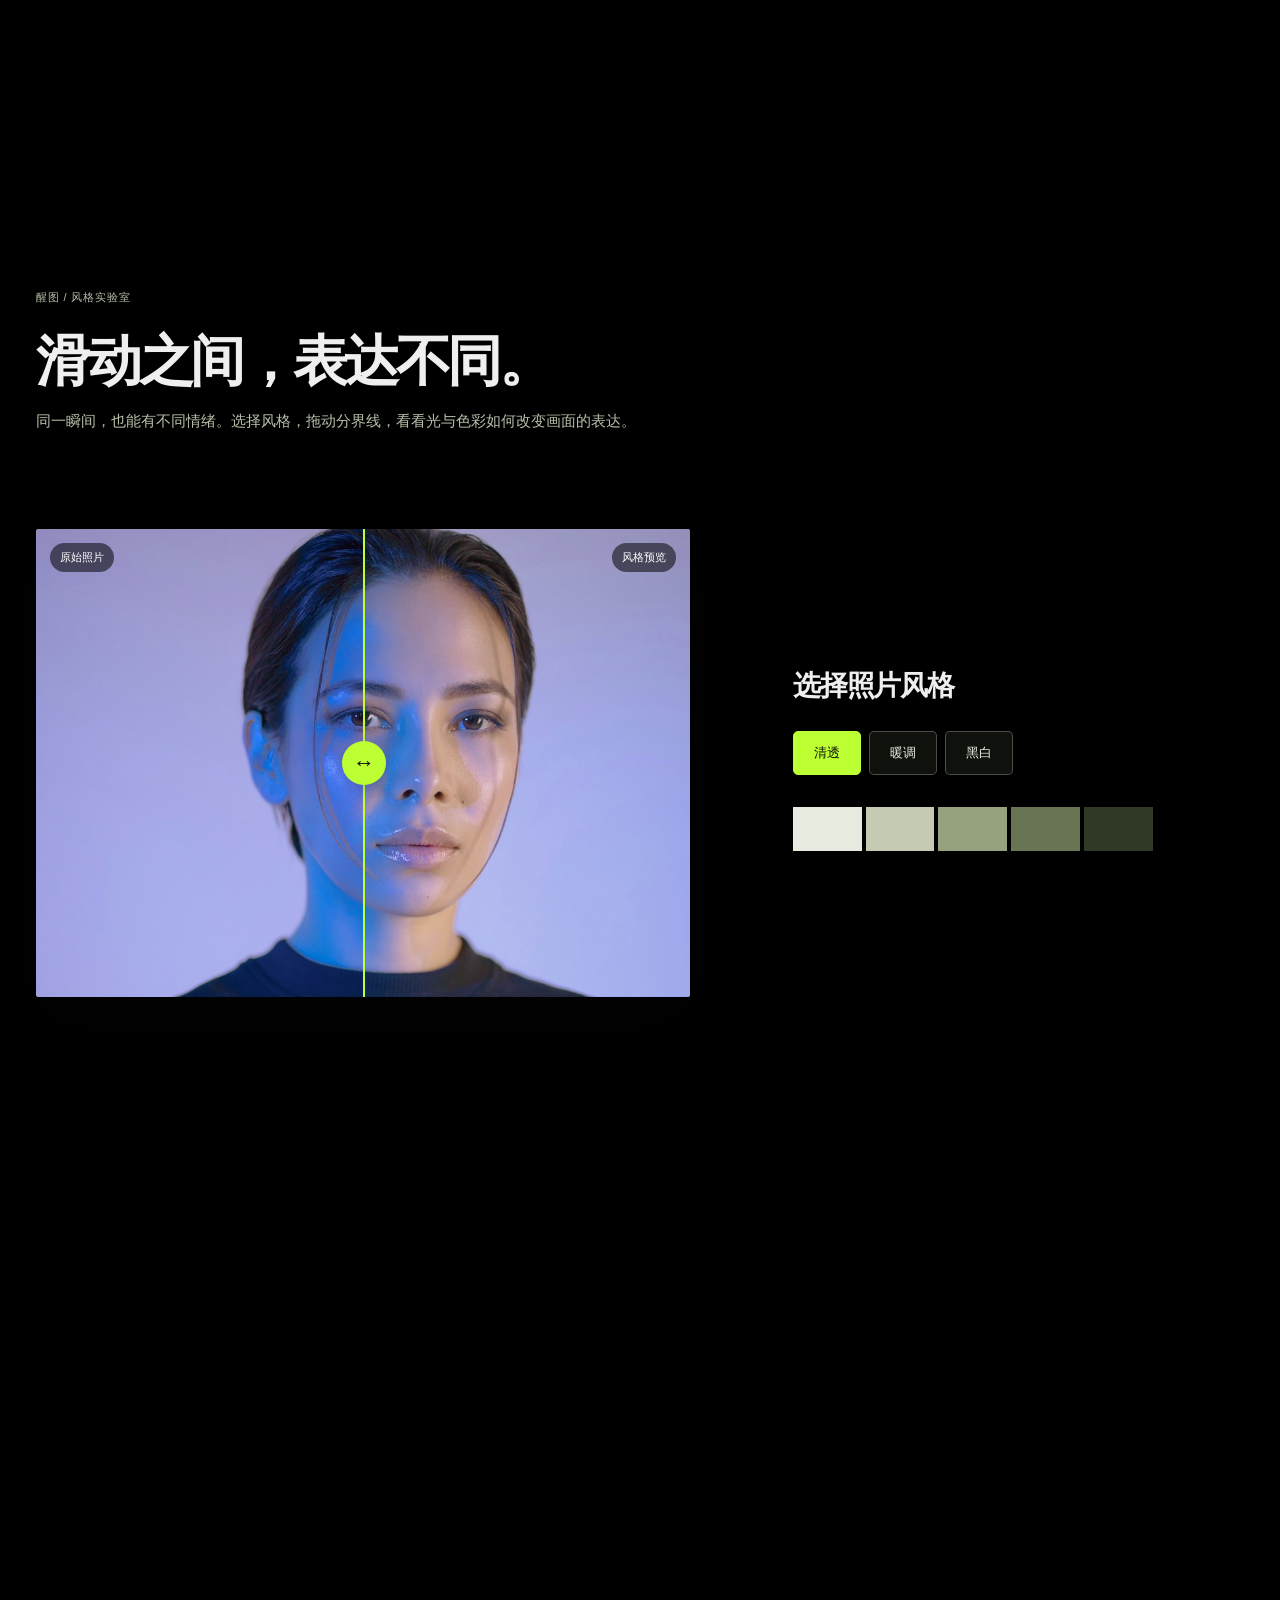
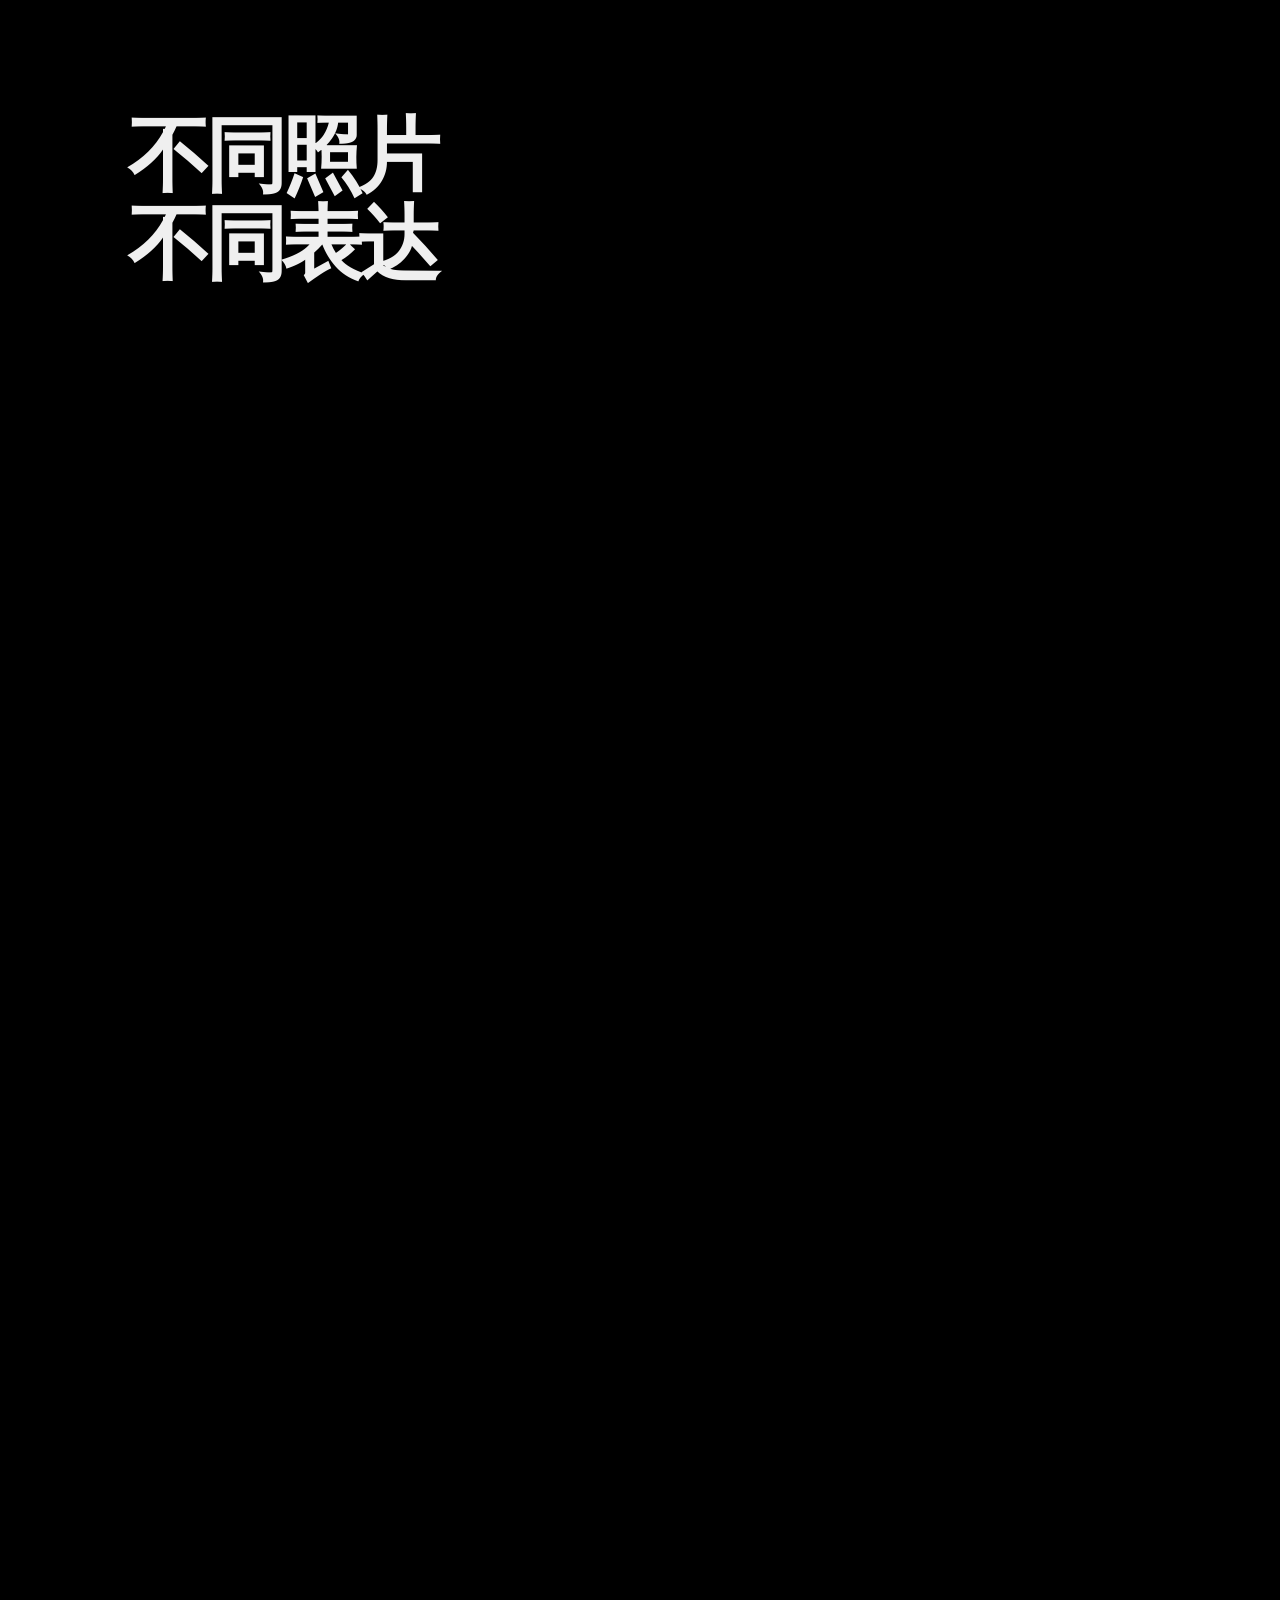
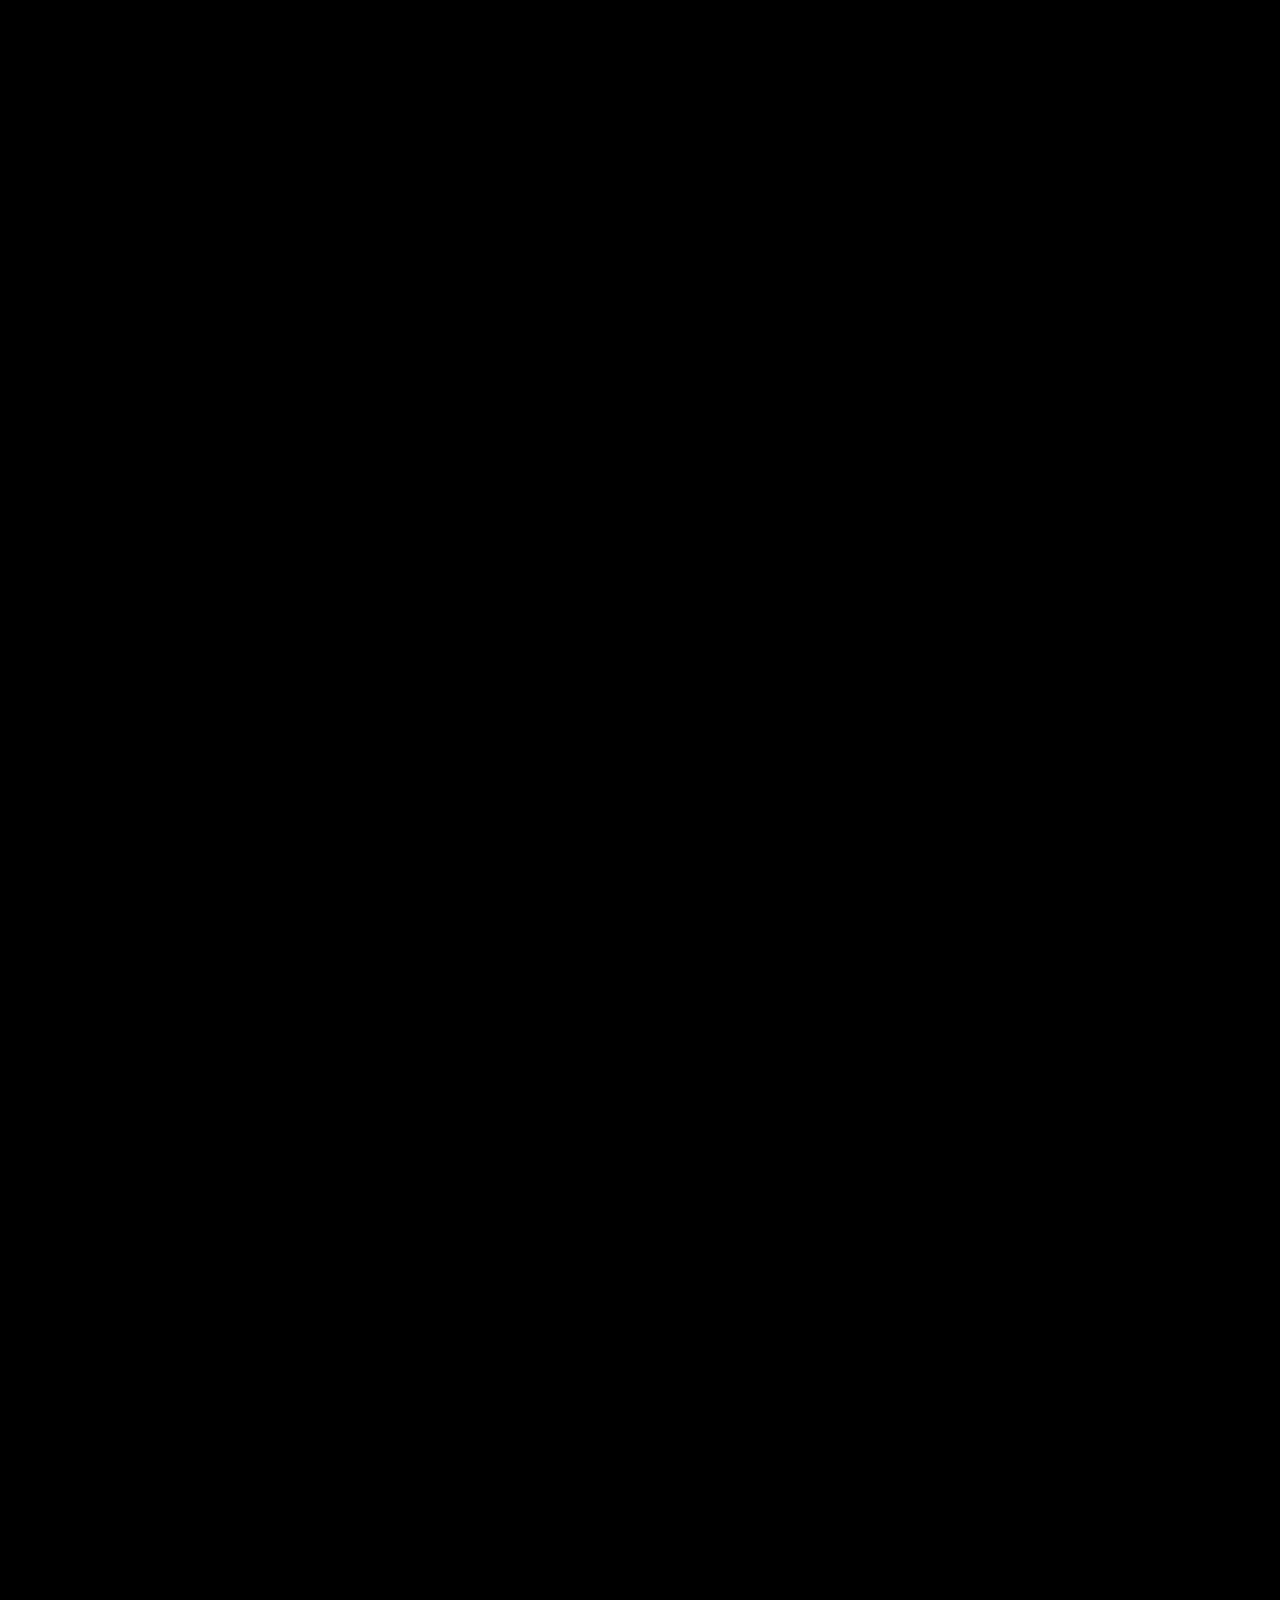
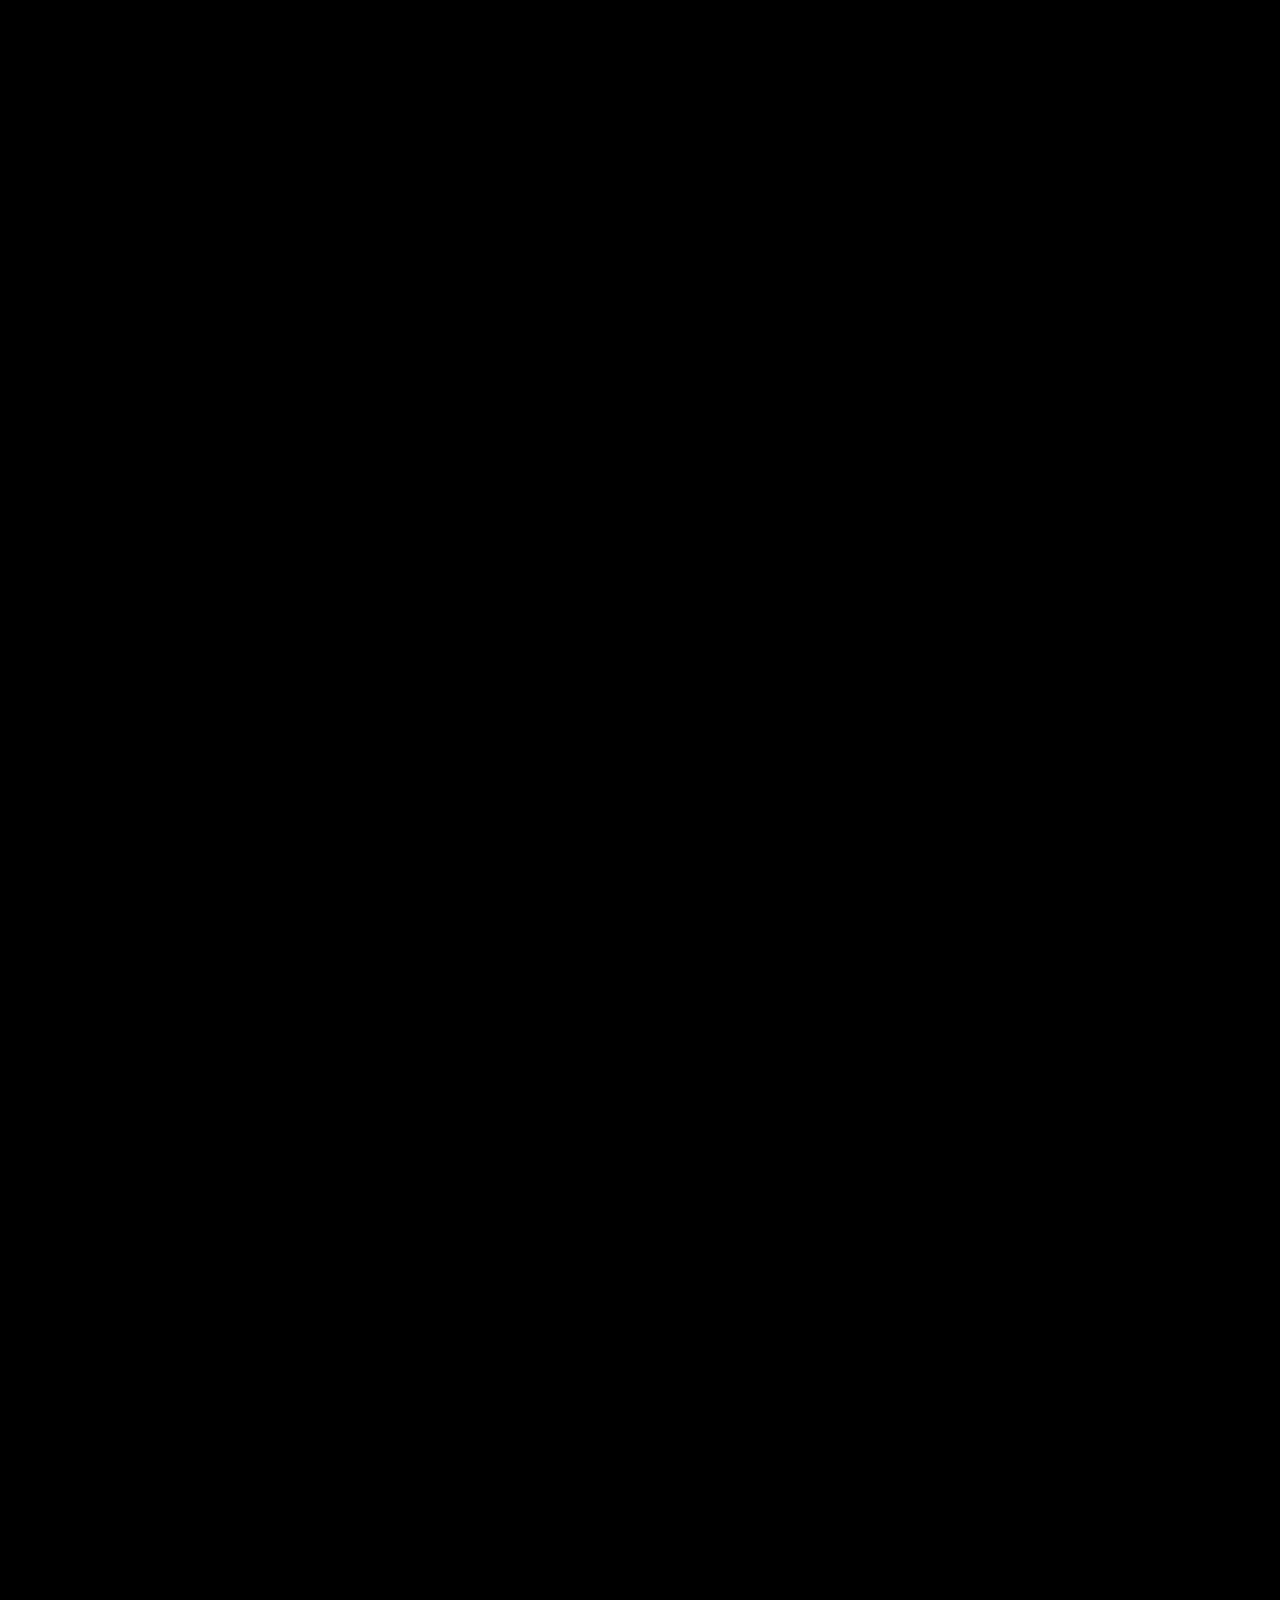
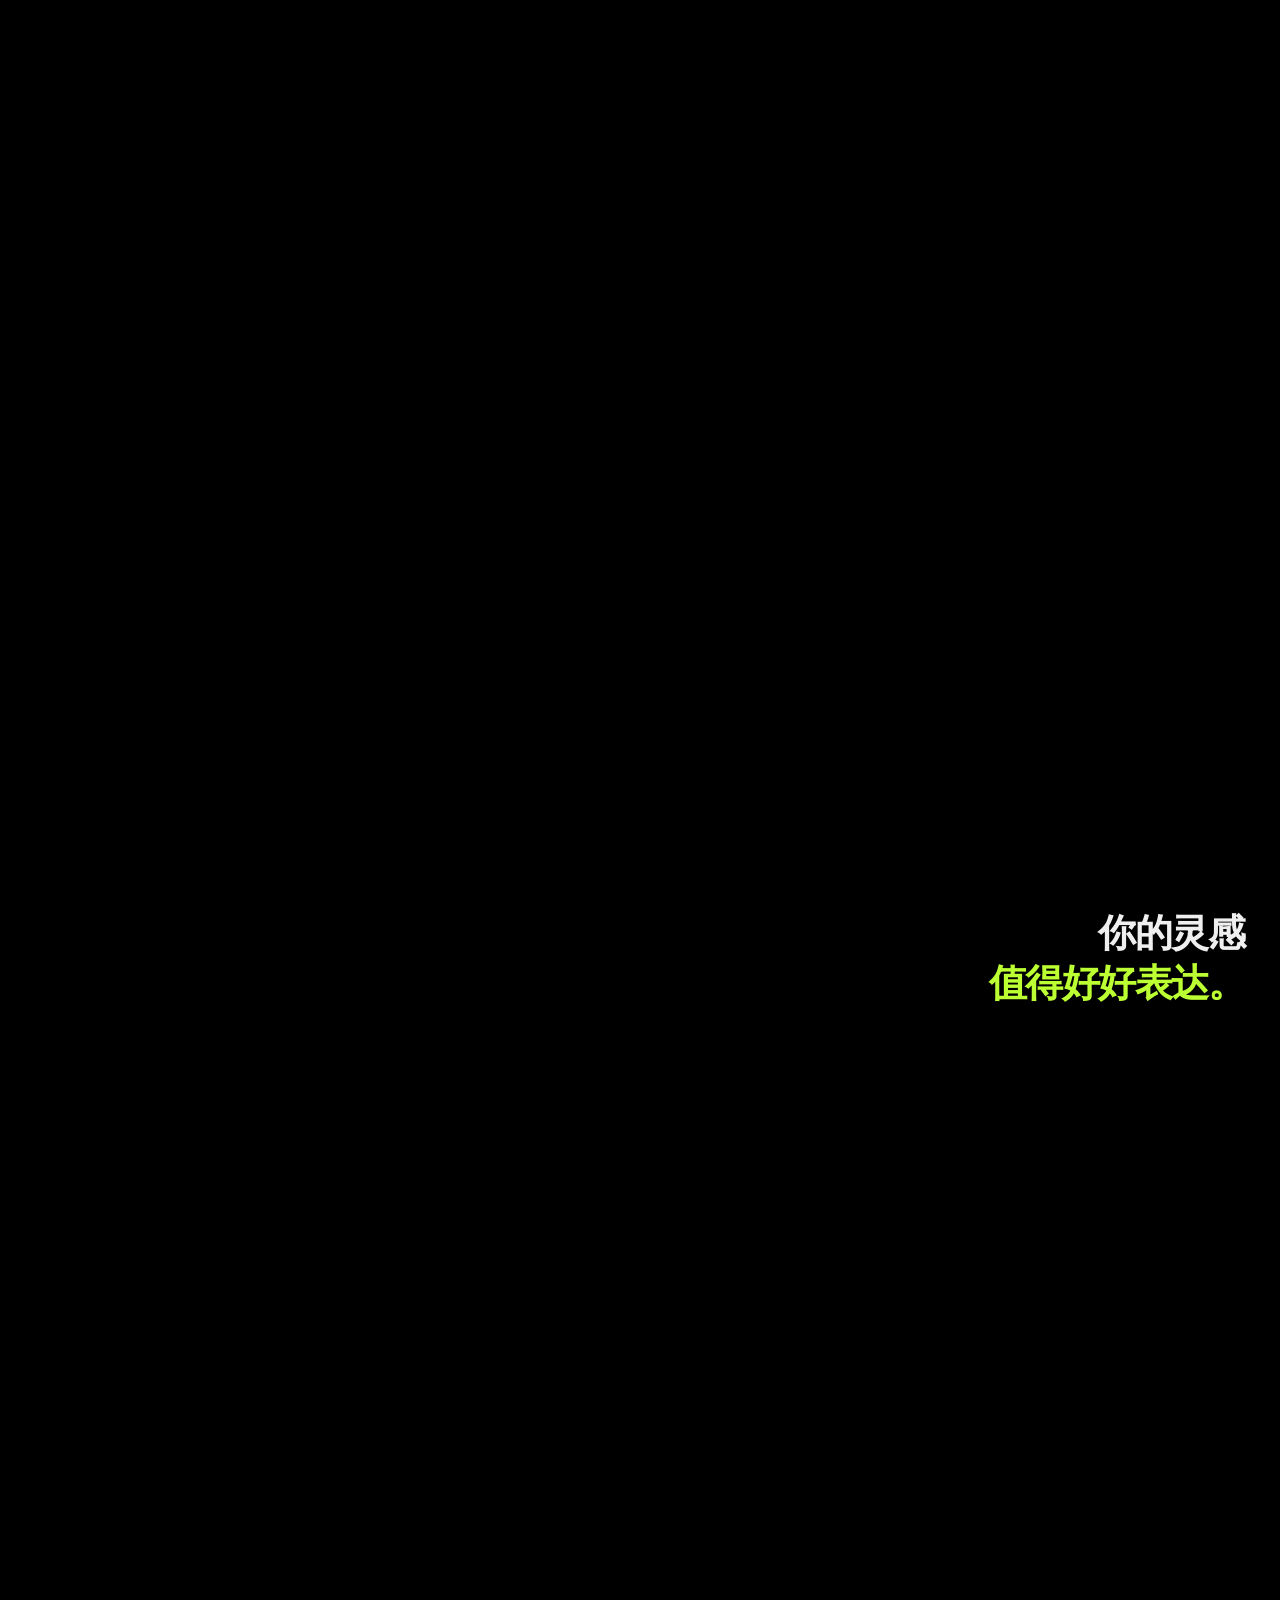
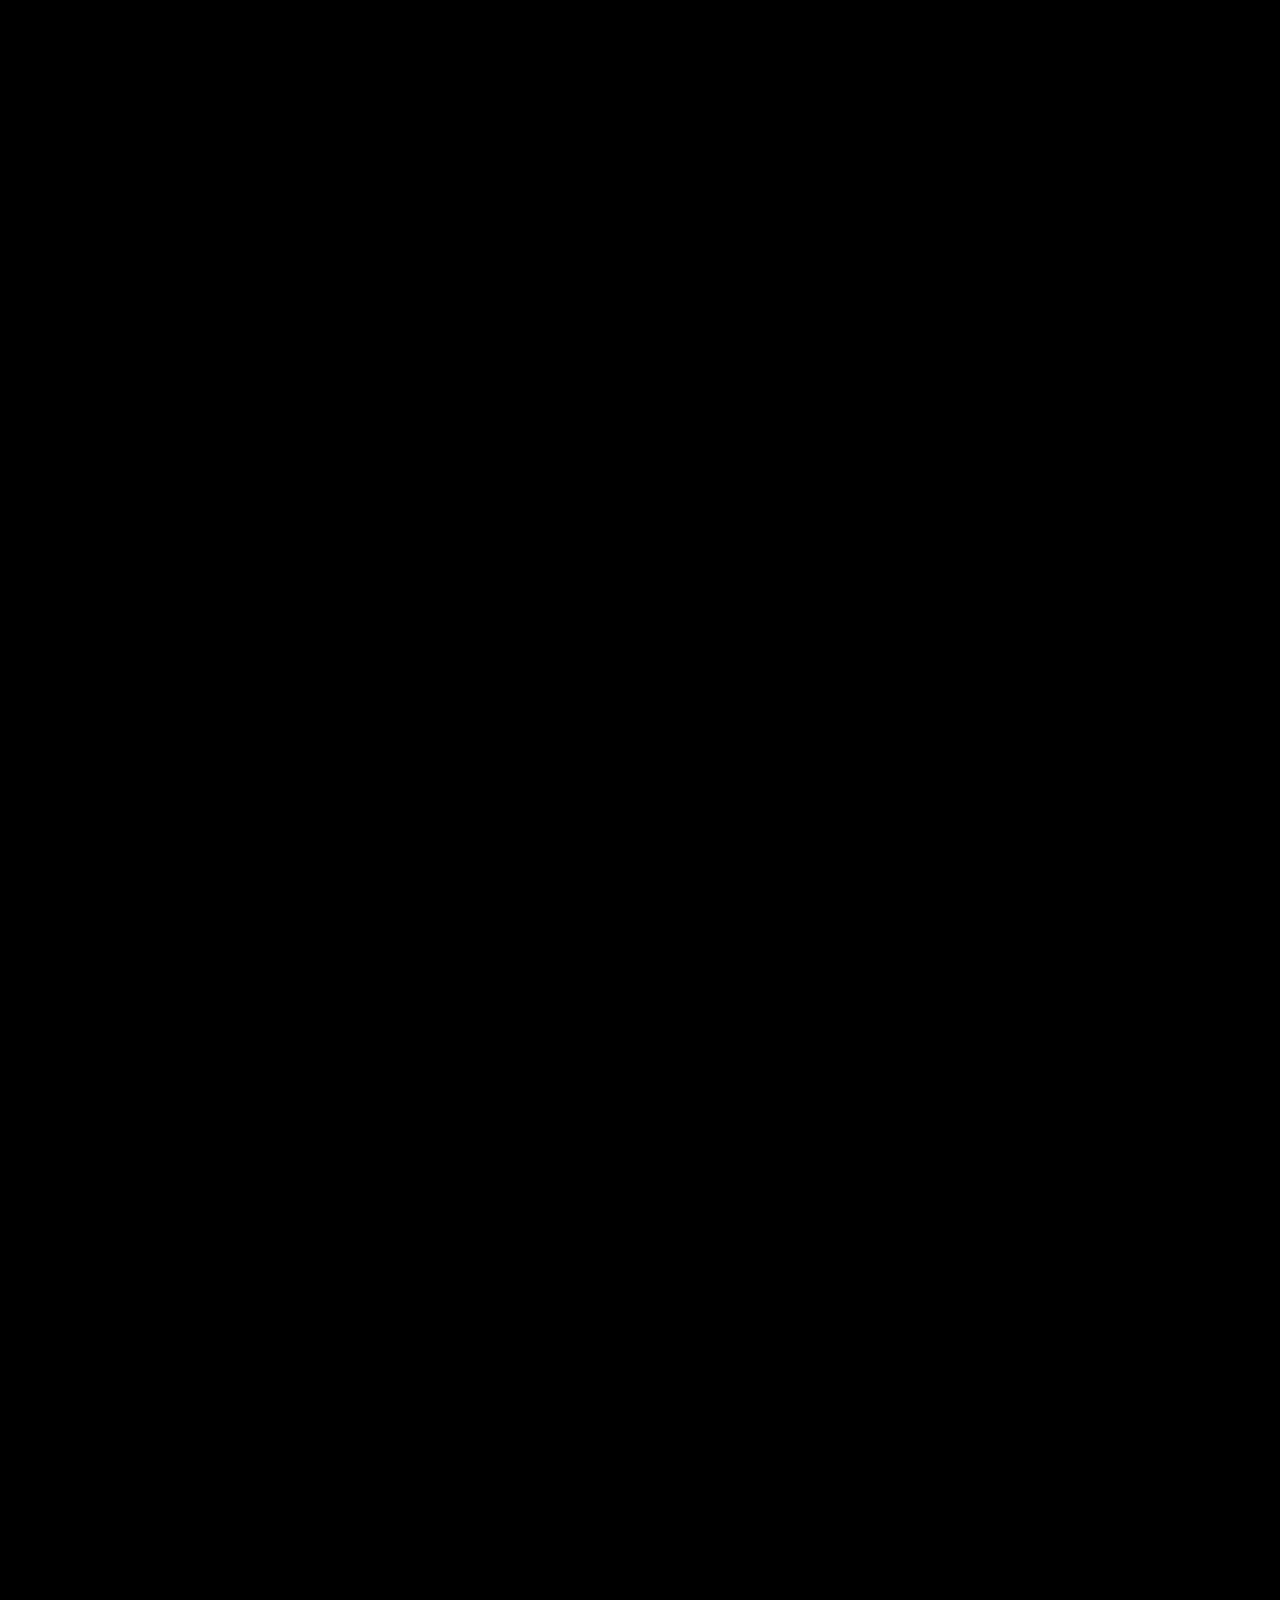
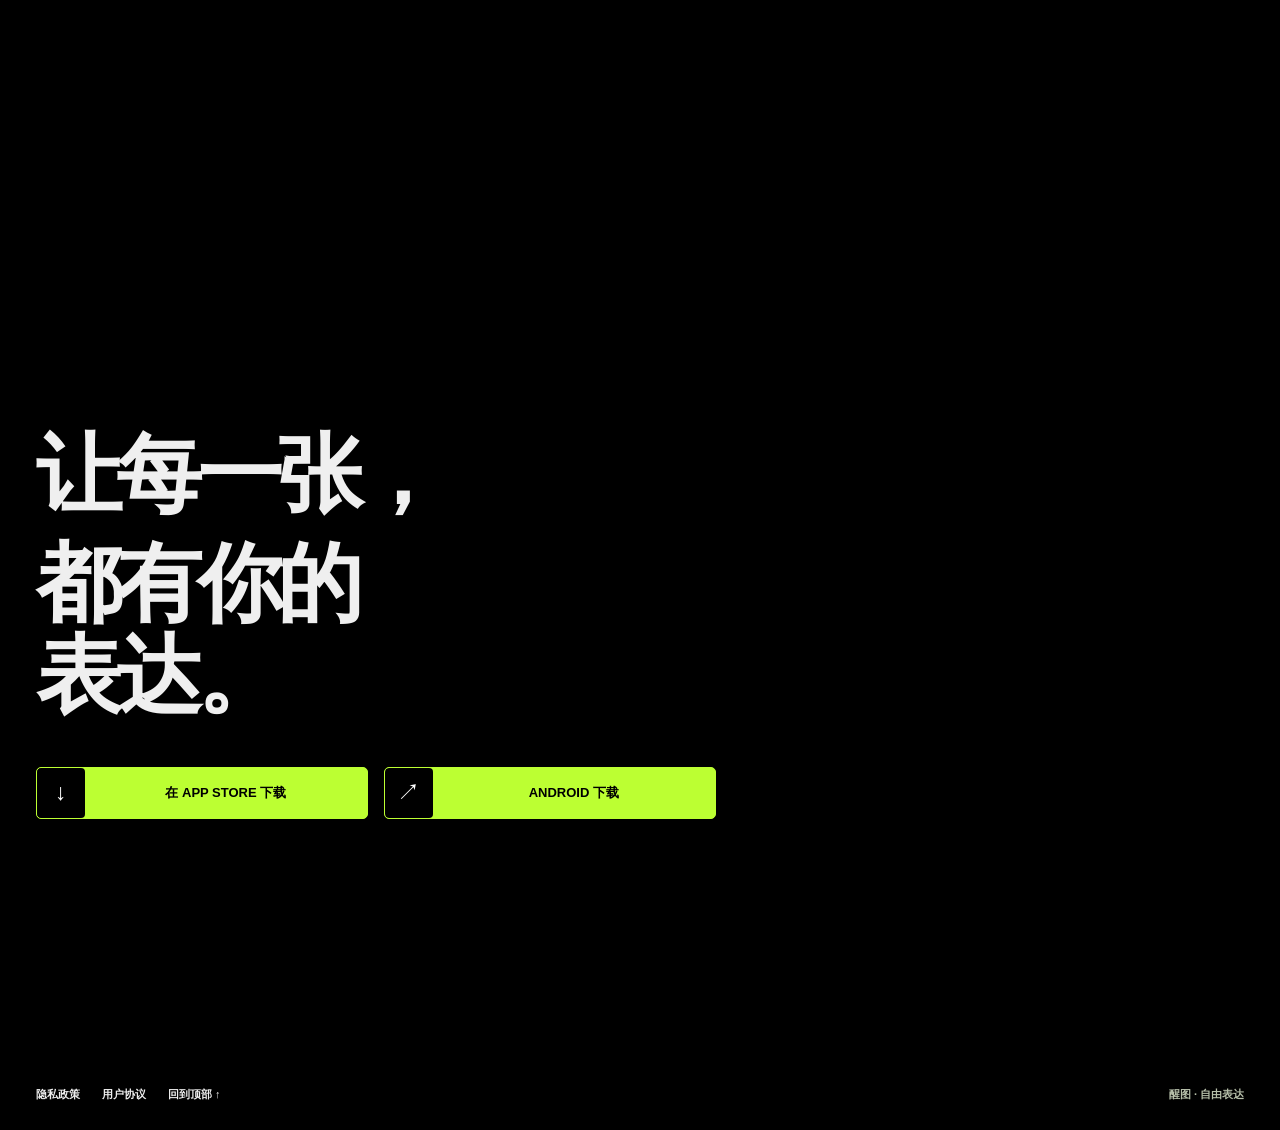
==== commit aee9b093: "Remove four auxiliary text labels" ====
--- a/index.html
+++ b/index.html
@@ -8,4 +8,4 @@
 <link rel="icon" href="./assets/xingtu-icon.jpg"><link rel="stylesheet" href="./styles.css?v=20261012-smooth">
 </head><body>
 <div class="intro" aria-hidden="true"><span class="intro-brand">醒图</span><span class="intro-light"></span></div><button class="intro-skip" data-i18n="intro.skip" type="button">跳过开场 ↗</button><div class="scene-backdrop" aria-hidden="true"><canvas id="hand-scene"></canvas></div>
-<a data-i18n="skip" class="skip-link" href="#main">跳至内容</a><header class="site-header" data-i18n-aria="nav.label" aria-label="主导航"><nav class="nav nav-left"><a data-i18n="nav.works" href="#showcase">灵感作品</a><a data-i18n="nav.try" href="#about">体验风格</a><a data-i18n="nav.features" href="#features">创作工具</a></nav><a class="header-mark" href="#top" data-i18n-aria="nav.top" aria-label="回到顶部"><img src="./assets/xingtu-icon.jpg" alt="醒图 Xingtu" width="40" height="40"></a><nav class="nav nav-right"><a data-i18n="nav.download" href="#footer">下载醒图</a><button class="language-toggle" type="button" data-i18n-aria="nav.lang" aria-label="切换为英文"><span class="lang-zh" lang="zh-CN">中文</span><span aria-hidden="true"> / </span><span class="lang-en" lang="en">EN</span></button></nav></header><main id="main"><section class="hero" id="top" aria-labelledby="hero-title"><div class="hero-inner"><p data-i18n="hero.eyebrow" class="hero-eyebrow">全能修图 · 自由表达</p><h1 id="hero-title" class="hero-wordmark"><span class="brand-switch" tabindex="0" aria-label="醒图 Hypic"><span class="brand-chinese">醒图</span><span class="brand-hpic" aria-hidden="true"><span>H</span><span>y</span><span>p</span><span>i</span><span>c</span></span><canvas class="brand-electric" aria-hidden="true"></canvas></span></h1><div class="hero-album"><div class="hero-deck" role="button" tabindex="0" data-i18n-aria="hero.deck" aria-label="拖动或点击切换人像照片"><div class="hero-photo" data-card="0"><img src="./assets/photos/portrait.jpg" data-i18n-alt="photo.portrait" alt="人像摄影" width="1000" height="1250" draggable="false"><img class="hero-grade" src="./assets/photos/portrait.jpg" alt="" aria-hidden="true" draggable="false"></div><div class="hero-photo" data-card="1"><img src="./assets/editorial/backlight.jpg" data-i18n-alt="editorial.backlight" alt="人像摄影" width="1000" height="1250" draggable="false"><img class="hero-grade" src="./assets/editorial/backlight.jpg" alt="" aria-hidden="true" draggable="false"></div><div class="hero-photo" data-card="2"><img src="./assets/editorial/portrait.jpg" data-i18n-alt="editorial.portrait" alt="人像摄影" width="1000" height="1250" draggable="false"><img class="hero-grade" src="./assets/editorial/portrait.jpg" alt="" aria-hidden="true" draggable="false"></div><div class="hero-photo" data-card="3"><img src="./assets/editorial/hero-man.jpg" data-i18n-alt="hero.man" alt="人像摄影" width="1000" height="1250" draggable="false"><img class="hero-grade" src="./assets/editorial/hero-man.jpg" alt="" aria-hidden="true" draggable="false"></div></div><p data-i18n="hero.slogan" class="hero-subtitle">让每一张，<br>都有你的表达。</p></div></div><div class="hero-bottom"><div class="hero-scroll"><span class="scroll-line"></span><span data-i18n="hero.scroll" >向下滚动<br>探索灵感</span></div><div class="hero-actions"><a class="pill-link" href="https://apps.apple.com/cn/app/id1500526240" target="_blank" rel="noreferrer"><span class="pill-icon">↓</span><span data-i18n="nav.download" >下载醒图</span></a><a class="pill-link" href="#about"><span class="pill-icon arrow-icon">↗</span><span data-i18n="hero.cta">开始你的表达</span></a></div></div></section><section class="why scroll-stage" id="why" aria-labelledby="why-title"><div class="sticky-frame why-frame"><div class="why-grid"><h2 data-i18n="why.title" id="why-title" class="display why-heading">拍下来。<br>表达出来。</h2><div class="why-copy"><p data-i18n="why.lead" class="why-lead">照片记录眼前，也能表达心里。用醒图，把人像、色彩与细节，调整成你喜欢的样子。</p><ul class="why-keywords"><li data-i18n="why.keyword.0">真实人像</li><li data-i18n="why.keyword.1">情绪色彩</li><li data-i18n="why.keyword.2">光影细节</li><li data-i18n="why.keyword.3">自由创作</li></ul></div></div></div></section><section class="description scroll-stage" id="about" data-i18n-aria="about.label" aria-label="风格体验"><div class="sticky-frame description-frame"><div class="description-top"><span data-i18n="about.kicker" >醒图 / 风格实验室</span><span data-i18n="demo.tip" >拖动，发现另一种可能。</span></div><div class="demo-heading"><h2 data-i18n="about.title" class="display">滑动之间，表达不同。</h2></div><p data-i18n="about.body" >同一瞬间，也能有不同情绪。选择风格，拖动分界线，看看光与色彩如何改变画面的表达。</p><div class="demo-workspace"><div class="compare" style="--split:50%"><img class="compare-original" src="./assets/photos/portrait.jpg" data-i18n-alt="photo.portrait" alt="光里的自己" width="1000" height="1000"><div class="compare-edited"><img src="./assets/photos/portrait.jpg" alt="" width="1000" height="1000"></div><div class="compare-labels"><span data-i18n="demo.original" >原始照片</span><span data-i18n="demo.preview" >风格预览</span></div><div class="compare-handle" aria-hidden="true"><span>↔</span></div><input id="compare-slider" type="range" min="0" max="100" value="50" data-i18n-aria="demo.range" aria-label="调整原片与风格预览的分界线"></div><div class="demo-controls"><span class="small-label">01 / 03</span><h3 data-i18n="demo.styles" >选择照片风格</h3><div class="style-tabs" role="group" data-i18n-aria="demo.styles" aria-label="选择照片风格"><button data-i18n="demo.portrait" type="button" data-preset="portrait" aria-pressed="true">清透</button><button data-i18n="demo.warm" type="button" data-preset="warm" aria-pressed="false">暖调</button><button data-i18n="demo.mono" type="button" data-preset="mono" aria-pressed="false">黑白</button></div><div class="style-swatch" aria-hidden="true"><i></i><i></i><i></i><i></i><i></i></div><p data-i18n="demo.note" class="demo-note">风格预览：演示色彩变化，实际修图请在 App 内体验。</p></div></div></div></section><section class="showcase scroll-stage" id="showcase" aria-labelledby="showcase-title"><div class="sticky-frame showcase-frame"><div class="showcase-heading"><h2 data-i18n="gallery.title" id="showcase-title" class="display">不同照片。<br>不同表达。</h2></div><div class="showcase-window" data-i18n-aria="gallery.label" aria-label="摄影风格灵感"><div class="showcase-track"><a class="showcase-card" href="#about" data-photo="portrait" data-preset="portrait"><div class="photo-wrap"><video muted loop playsinline preload="none" poster="./assets/videos/portrait.jpg" data-video="./assets/videos/portrait.mp4" aria-hidden="true"></video><span class="photo-number">01</span><span class="photo-open" aria-hidden="true">↗</span></div><div><strong data-i18n="photo.portrait" >光里的自己</strong><span data-i18n="category.portrait" >人像 / 清透</span></div></a><a class="showcase-card" href="#about" data-photo="fashion" data-preset="warm"><div class="photo-wrap"><video muted loop playsinline preload="none" poster="./assets/videos/fashion.jpg" data-video="./assets/videos/fashion.mp4" aria-hidden="true"></video><span class="photo-number">02</span><span class="photo-open" aria-hidden="true">↗</span></div><div><strong data-i18n="photo.fashion" >日常也有态度</strong><span data-i18n="category.fashion" >日常 / 胶片</span></div></a><a class="showcase-card" href="#about" data-photo="landscape" data-preset="portrait"><div class="photo-wrap"><video muted loop playsinline preload="none" poster="./assets/videos/landscape.jpg" data-video="./assets/videos/landscape.mp4" aria-hidden="true"></video><span class="photo-number">03</span><span class="photo-open" aria-hidden="true">↗</span></div><div><strong data-i18n="photo.landscape" >把山野留在眼底</strong><span data-i18n="category.landscape" >风景 / 通透</span></div></a><a class="showcase-card" href="#about" data-photo="city" data-preset="warm"><div class="photo-wrap"><video muted loop playsinline preload="none" poster="./assets/videos/city.jpg" data-video="./assets/videos/city.mp4" aria-hidden="true"></video><span class="photo-number">04</span><span class="photo-open" aria-hidden="true">↗</span></div><div><strong data-i18n="photo.city" >暮色正在发生</strong><span data-i18n="category.city" >城市 / 电影</span></div></a><a class="showcase-card" href="#about" data-photo="nature" data-preset="warm"><div class="photo-wrap"><video muted loop playsinline preload="none" poster="./assets/videos/nature.jpg" data-video="./assets/videos/nature.mp4" aria-hidden="true"></video><span class="photo-number">05</span><span class="photo-open" aria-hidden="true">↗</span></div><div><strong data-i18n="photo.nature" >向自由的地方去</strong><span data-i18n="category.nature" >旅行 / 暖调</span></div></a><div class="showcase-end"><span class="small-label">XINGTU / IN MOTION</span><h3 data-i18n="gallery.end">下一张，<br>由你表达。</h3><a class="pill-link" href="#about"><span class="pill-icon">↗</span><span data-i18n="gallery.cta">探索你的表达</span></a></div></div></div></div></section><section class="manifesto scroll-stage" id="manifesto" aria-labelledby="film-title"><div class="sticky-frame manifesto-frame"><div class="film-window"><video class="portrait-film" muted loop playsinline preload="none" poster="./assets/videos/portrait-film.jpg?v=restored" data-video="./assets/videos/portrait-film.mp4?v=restored" aria-hidden="true"></video><div class="film-shade"></div></div><div class="film-copy"><h2 id="film-title" data-i18n="manifesto.build" class="display">让灵感，<br><span>显影。</span></h2><p data-i18n="film.body">光落下的地方，故事开始。</p></div></div></section><section class="features scroll-stage" id="features" aria-labelledby="features-title"><div class="sticky-frame features-frame"><div class="features-title"><span data-i18n="features.kicker" >你的灵感</span><h2 data-i18n="features.title" id="features-title">值得好好表达。</h2></div><div class="feature-stack"><article class="feature-card" role="button" tabindex="0" aria-haspopup="dialog"><span class="feature-number">01</span><div class="feature-visual feature-visual-0" aria-hidden="true"><img src="./assets/editorial/portrait.jpg" alt="" width="1600" height="1200" loading="lazy"><img class="feature-result" src="./assets/editorial/portrait.jpg" alt="" width="1600" height="1200" loading="lazy"><span class="feature-visual-tag" data-i18n="feature.0.tag"></span></div><div><h3 data-i18n="feature.0.title" >质感人像</h3><p data-i18n="feature.0.body" >细腻肤质，保留个人特征。</p></div></article><article class="feature-card" role="button" tabindex="0" aria-haspopup="dialog"><span class="feature-number">02</span><div class="feature-visual feature-visual-1" aria-hidden="true"><img src="./assets/editorial/coast.jpg" alt="" width="1600" height="1200" loading="lazy"><img class="feature-result" src="./assets/editorial/coast.jpg" alt="" width="1600" height="1200" loading="lazy"><span class="feature-visual-tag" data-i18n="feature.1.tag"></span></div><div><h3 data-i18n="feature.1.title" >氛围滤镜</h3><p data-i18n="feature.1.body" >让色彩，匹配这一刻的心情。</p></div></article><article class="feature-card" role="button" tabindex="0" aria-haspopup="dialog"><span class="feature-number">03</span><div class="feature-visual feature-visual-2" aria-hidden="true"><img src="./assets/editorial/interior.jpg" alt="" width="1600" height="1200" loading="lazy"><img class="feature-result" src="./assets/editorial/interior.jpg" alt="" width="1600" height="1200" loading="lazy"><span class="feature-visual-tag" data-i18n="feature.2.tag"></span></div><div><h3 data-i18n="feature.2.title" >光影细调</h3><p data-i18n="feature.2.body" >从整体到细节，调整画面层次。</p></div></article><article class="feature-card" role="button" tabindex="0" aria-haspopup="dialog"><span class="feature-number">04</span><div class="feature-visual feature-visual-3" aria-hidden="true"><img src="./assets/editorial/creative.jpg" alt="" width="1600" height="1200" loading="lazy"><img class="feature-result" src="./assets/editorial/creative.jpg" alt="" width="1600" height="1200" loading="lazy"><span class="feature-visual-tag" data-i18n="feature.3.tag"></span></div><div><h3 data-i18n="feature.3.title" >创意表达</h3><p data-i18n="feature.3.body" >文字与贴纸，让照片多一点想法。</p></div></article><article class="feature-card" role="button" tabindex="0" aria-haspopup="dialog"><span class="feature-number">05</span><div class="feature-visual feature-visual-4" aria-hidden="true"><img src="./assets/editorial/backlight.jpg" alt="" width="1600" height="1200" loading="lazy"><img class="feature-result" src="./assets/editorial/backlight.jpg" alt="" width="1600" height="1200" loading="lazy"><span class="feature-visual-tag" data-i18n="feature.4.tag"></span></div><div><h3 data-i18n="feature.4.title" >AI 修图</h3><p data-i18n="feature.4.body" >从参考图出发，探索更多风格。</p></div></article></div></div></section><footer class="footer" id="footer"><div class="footer-grid"><h2 data-i18n="footer.newtitle" class="display">下一张，<br><span>由你定义。</span></h2><div><p data-i18n="footer.newslogan" class="display">让每一张，<br>都有你的表达。</p></div></div><div class="download-links" data-i18n-aria="footer.download" aria-label="下载入口"><a class="pill-link" href="https://apps.apple.com/cn/app/id1500526240" target="_blank" rel="noreferrer"><span class="pill-icon">↓</span><span data-i18n="download.ios" >在 App Store 下载</span></a><a class="pill-link android-link" href="https://m.app.mi.com/details?id=com.xt.retouch" target="_blank" rel="noreferrer"><span class="pill-icon arrow-icon">↗</span><span data-i18n="download.android" >Android 下载</span></a></div><div class="footer-bottom"><a data-i18n="footer.privacy" href="https://lf9-cdn-tos.draftstatic.com/obj/ies-hotsoon-draft/vco/592b12a6-36f5-4be3-84de-b369ee083ce3.html" target="_blank" rel="noreferrer">隐私政策</a><a data-i18n="footer.terms" href="https://lf26-cdn-tos.draftstatic.com/obj/ies-hotsoon-draft/vco/a5b358fd-b117-43b4-be6d-219f38552bf4.html" target="_blank" rel="noreferrer">用户协议</a><a data-i18n="footer.back" href="#top">回到顶部 ↑</a><span data-i18n="footer.credit" >醒图 · 自由表达</span></div></footer></main><dialog class="feature-dialog" aria-labelledby="detail-title" data-lenis-prevent><div class="detail-layout"><div class="detail-image"><img class="detail-original" src="./assets/editorial/portrait.jpg" alt=""><img class="detail-result" src="./assets/editorial/portrait.jpg" alt=""><span class="detail-sticker">MAKE IT YOURS ✳</span><span class="detail-image-label" data-i18n="detail.preview">风格示例</span></div><div class="detail-copy"><span class="small-label" id="detail-number">01 / 05</span><h2 id="detail-title"></h2><p class="detail-body"></p><label class="detail-compare"><span data-i18n="detail.compare">拖动查看前后效果</span><input type="range" min="0" max="100" value="50"></label><div class="detail-presets"><button type="button" data-look="0" data-i18n="demo.portrait" aria-pressed="true">清透</button><button type="button" data-look="1" data-i18n="demo.warm" aria-pressed="false">暖调</button><button type="button" data-look="2" data-i18n="demo.mono" aria-pressed="false">黑白</button></div><label class="detail-adjust"><span data-i18n="detail.adjust">光影强度</span><input type="range" min="70" max="130" value="100"></label><button class="sticker-toggle" type="button" data-i18n="detail.sticker" aria-pressed="false">添加创意贴纸 ＋</button><p class="detail-note" data-i18n="detail.note">网页呈现风格示例，实际修图请在 App 内体验。</p><a class="text-link" href="#footer" data-i18n="detail.download">在醒图中继续创作 ↗</a></div></div><button class="detail-close" type="button" data-i18n-aria="detail.close" aria-label="关闭详情">×</button></dialog><script src="./i18n.js?v=20261012-smooth"></script><script src="./vendor/lenis.min.js"></script><script src="./script.js?v=20261012-smooth" defer></script><script src="./hero-effects.js" defer></script><script src="./hero-album.js" defer></script><script src="./interactions.js" defer></script><script src="./text-effects.js?v=20261012-smooth" defer></script><script type="module" src="./scene.js?v=20261012-smooth"></script></body></html>+<a data-i18n="skip" class="skip-link" href="#main">跳至内容</a><header class="site-header" data-i18n-aria="nav.label" aria-label="主导航"><nav class="nav nav-left"><a data-i18n="nav.works" href="#showcase">灵感作品</a><a data-i18n="nav.try" href="#about">体验风格</a><a data-i18n="nav.features" href="#features">创作工具</a></nav><a class="header-mark" href="#top" data-i18n-aria="nav.top" aria-label="回到顶部"><img src="./assets/xingtu-icon.jpg" alt="醒图 Xingtu" width="40" height="40"></a><nav class="nav nav-right"><a data-i18n="nav.download" href="#footer">下载醒图</a><button class="language-toggle" type="button" data-i18n-aria="nav.lang" aria-label="切换为英文"><span class="lang-zh" lang="zh-CN">中文</span><span aria-hidden="true"> / </span><span class="lang-en" lang="en">EN</span></button></nav></header><main id="main"><section class="hero" id="top" aria-labelledby="hero-title"><div class="hero-inner"><p data-i18n="hero.eyebrow" class="hero-eyebrow">全能修图 · 自由表达</p><h1 id="hero-title" class="hero-wordmark"><span class="brand-switch" tabindex="0" aria-label="醒图 Hypic"><span class="brand-chinese">醒图</span><span class="brand-hpic" aria-hidden="true"><span>H</span><span>y</span><span>p</span><span>i</span><span>c</span></span><canvas class="brand-electric" aria-hidden="true"></canvas></span></h1><div class="hero-album"><div class="hero-deck" role="button" tabindex="0" data-i18n-aria="hero.deck" aria-label="拖动或点击切换人像照片"><div class="hero-photo" data-card="0"><img src="./assets/photos/portrait.jpg" data-i18n-alt="photo.portrait" alt="人像摄影" width="1000" height="1250" draggable="false"><img class="hero-grade" src="./assets/photos/portrait.jpg" alt="" aria-hidden="true" draggable="false"></div><div class="hero-photo" data-card="1"><img src="./assets/editorial/backlight.jpg" data-i18n-alt="editorial.backlight" alt="人像摄影" width="1000" height="1250" draggable="false"><img class="hero-grade" src="./assets/editorial/backlight.jpg" alt="" aria-hidden="true" draggable="false"></div><div class="hero-photo" data-card="2"><img src="./assets/editorial/portrait.jpg" data-i18n-alt="editorial.portrait" alt="人像摄影" width="1000" height="1250" draggable="false"><img class="hero-grade" src="./assets/editorial/portrait.jpg" alt="" aria-hidden="true" draggable="false"></div><div class="hero-photo" data-card="3"><img src="./assets/editorial/hero-man.jpg" data-i18n-alt="hero.man" alt="人像摄影" width="1000" height="1250" draggable="false"><img class="hero-grade" src="./assets/editorial/hero-man.jpg" alt="" aria-hidden="true" draggable="false"></div></div><p data-i18n="hero.slogan" class="hero-subtitle">让每一张，<br>都有你的表达。</p></div></div><div class="hero-bottom"><div class="hero-actions"><a class="pill-link" href="https://apps.apple.com/cn/app/id1500526240" target="_blank" rel="noreferrer"><span class="pill-icon">↓</span><span data-i18n="nav.download" >下载醒图</span></a><a class="pill-link" href="#about"><span class="pill-icon arrow-icon">↗</span><span data-i18n="hero.cta">开始你的表达</span></a></div></div></section><section class="why scroll-stage" id="why" aria-labelledby="why-title"><div class="sticky-frame why-frame"><div class="why-grid"><h2 data-i18n="why.title" id="why-title" class="display why-heading">拍下来。<br>表达出来。</h2><div class="why-copy"><p data-i18n="why.lead" class="why-lead">照片记录眼前，也能表达心里。用醒图，把人像、色彩与细节，调整成你喜欢的样子。</p><ul class="why-keywords"><li data-i18n="why.keyword.0">真实人像</li><li data-i18n="why.keyword.1">情绪色彩</li><li data-i18n="why.keyword.2">光影细节</li><li data-i18n="why.keyword.3">自由创作</li></ul></div></div></div></section><section class="description scroll-stage" id="about" data-i18n-aria="about.label" aria-label="风格体验"><div class="sticky-frame description-frame"><div class="description-top"><span data-i18n="about.kicker" >醒图 / 风格实验室</span></div><div class="demo-heading"><h2 data-i18n="about.title" class="display">滑动之间，表达不同。</h2></div><p data-i18n="about.body" >同一瞬间，也能有不同情绪。选择风格，拖动分界线，看看光与色彩如何改变画面的表达。</p><div class="demo-workspace"><div class="compare" style="--split:50%"><img class="compare-original" src="./assets/photos/portrait.jpg" data-i18n-alt="photo.portrait" alt="光里的自己" width="1000" height="1000"><div class="compare-edited"><img src="./assets/photos/portrait.jpg" alt="" width="1000" height="1000"></div><div class="compare-labels"><span data-i18n="demo.original" >原始照片</span><span data-i18n="demo.preview" >风格预览</span></div><div class="compare-handle" aria-hidden="true"><span>↔</span></div><input id="compare-slider" type="range" min="0" max="100" value="50" data-i18n-aria="demo.range" aria-label="调整原片与风格预览的分界线"></div><div class="demo-controls"><h3 data-i18n="demo.styles" >选择照片风格</h3><div class="style-tabs" role="group" data-i18n-aria="demo.styles" aria-label="选择照片风格"><button data-i18n="demo.portrait" type="button" data-preset="portrait" aria-pressed="true">清透</button><button data-i18n="demo.warm" type="button" data-preset="warm" aria-pressed="false">暖调</button><button data-i18n="demo.mono" type="button" data-preset="mono" aria-pressed="false">黑白</button></div><div class="style-swatch" aria-hidden="true"><i></i><i></i><i></i><i></i><i></i></div></div></div></div></section><section class="showcase scroll-stage" id="showcase" aria-labelledby="showcase-title"><div class="sticky-frame showcase-frame"><div class="showcase-heading"><h2 data-i18n="gallery.title" id="showcase-title" class="display">不同照片。<br>不同表达。</h2></div><div class="showcase-window" data-i18n-aria="gallery.label" aria-label="摄影风格灵感"><div class="showcase-track"><a class="showcase-card" href="#about" data-photo="portrait" data-preset="portrait"><div class="photo-wrap"><video muted loop playsinline preload="none" poster="./assets/videos/portrait.jpg" data-video="./assets/videos/portrait.mp4" aria-hidden="true"></video><span class="photo-number">01</span><span class="photo-open" aria-hidden="true">↗</span></div><div><strong data-i18n="photo.portrait" >光里的自己</strong><span data-i18n="category.portrait" >人像 / 清透</span></div></a><a class="showcase-card" href="#about" data-photo="fashion" data-preset="warm"><div class="photo-wrap"><video muted loop playsinline preload="none" poster="./assets/videos/fashion.jpg" data-video="./assets/videos/fashion.mp4" aria-hidden="true"></video><span class="photo-number">02</span><span class="photo-open" aria-hidden="true">↗</span></div><div><strong data-i18n="photo.fashion" >日常也有态度</strong><span data-i18n="category.fashion" >日常 / 胶片</span></div></a><a class="showcase-card" href="#about" data-photo="landscape" data-preset="portrait"><div class="photo-wrap"><video muted loop playsinline preload="none" poster="./assets/videos/landscape.jpg" data-video="./assets/videos/landscape.mp4" aria-hidden="true"></video><span class="photo-number">03</span><span class="photo-open" aria-hidden="true">↗</span></div><div><strong data-i18n="photo.landscape" >把山野留在眼底</strong><span data-i18n="category.landscape" >风景 / 通透</span></div></a><a class="showcase-card" href="#about" data-photo="city" data-preset="warm"><div class="photo-wrap"><video muted loop playsinline preload="none" poster="./assets/videos/city.jpg" data-video="./assets/videos/city.mp4" aria-hidden="true"></video><span class="photo-number">04</span><span class="photo-open" aria-hidden="true">↗</span></div><div><strong data-i18n="photo.city" >暮色正在发生</strong><span data-i18n="category.city" >城市 / 电影</span></div></a><a class="showcase-card" href="#about" data-photo="nature" data-preset="warm"><div class="photo-wrap"><video muted loop playsinline preload="none" poster="./assets/videos/nature.jpg" data-video="./assets/videos/nature.mp4" aria-hidden="true"></video><span class="photo-number">05</span><span class="photo-open" aria-hidden="true">↗</span></div><div><strong data-i18n="photo.nature" >向自由的地方去</strong><span data-i18n="category.nature" >旅行 / 暖调</span></div></a><div class="showcase-end"><span class="small-label">XINGTU / IN MOTION</span><h3 data-i18n="gallery.end">下一张，<br>由你表达。</h3><a class="pill-link" href="#about"><span class="pill-icon">↗</span><span data-i18n="gallery.cta">探索你的表达</span></a></div></div></div></div></section><section class="manifesto scroll-stage" id="manifesto" aria-labelledby="film-title"><div class="sticky-frame manifesto-frame"><div class="film-window"><video class="portrait-film" muted loop playsinline preload="none" poster="./assets/videos/portrait-film.jpg?v=restored" data-video="./assets/videos/portrait-film.mp4?v=restored" aria-hidden="true"></video><div class="film-shade"></div></div><div class="film-copy"><h2 id="film-title" data-i18n="manifesto.build" class="display">让灵感，<br><span>显影。</span></h2><p data-i18n="film.body">光落下的地方，故事开始。</p></div></div></section><section class="features scroll-stage" id="features" aria-labelledby="features-title"><div class="sticky-frame features-frame"><div class="features-title"><span data-i18n="features.kicker" >你的灵感</span><h2 data-i18n="features.title" id="features-title">值得好好表达。</h2></div><div class="feature-stack"><article class="feature-card" role="button" tabindex="0" aria-haspopup="dialog"><span class="feature-number">01</span><div class="feature-visual feature-visual-0" aria-hidden="true"><img src="./assets/editorial/portrait.jpg" alt="" width="1600" height="1200" loading="lazy"><img class="feature-result" src="./assets/editorial/portrait.jpg" alt="" width="1600" height="1200" loading="lazy"><span class="feature-visual-tag" data-i18n="feature.0.tag"></span></div><div><h3 data-i18n="feature.0.title" >质感人像</h3><p data-i18n="feature.0.body" >细腻肤质，保留个人特征。</p></div></article><article class="feature-card" role="button" tabindex="0" aria-haspopup="dialog"><span class="feature-number">02</span><div class="feature-visual feature-visual-1" aria-hidden="true"><img src="./assets/editorial/coast.jpg" alt="" width="1600" height="1200" loading="lazy"><img class="feature-result" src="./assets/editorial/coast.jpg" alt="" width="1600" height="1200" loading="lazy"><span class="feature-visual-tag" data-i18n="feature.1.tag"></span></div><div><h3 data-i18n="feature.1.title" >氛围滤镜</h3><p data-i18n="feature.1.body" >让色彩，匹配这一刻的心情。</p></div></article><article class="feature-card" role="button" tabindex="0" aria-haspopup="dialog"><span class="feature-number">03</span><div class="feature-visual feature-visual-2" aria-hidden="true"><img src="./assets/editorial/interior.jpg" alt="" width="1600" height="1200" loading="lazy"><img class="feature-result" src="./assets/editorial/interior.jpg" alt="" width="1600" height="1200" loading="lazy"><span class="feature-visual-tag" data-i18n="feature.2.tag"></span></div><div><h3 data-i18n="feature.2.title" >光影细调</h3><p data-i18n="feature.2.body" >从整体到细节，调整画面层次。</p></div></article><article class="feature-card" role="button" tabindex="0" aria-haspopup="dialog"><span class="feature-number">04</span><div class="feature-visual feature-visual-3" aria-hidden="true"><img src="./assets/editorial/creative.jpg" alt="" width="1600" height="1200" loading="lazy"><img class="feature-result" src="./assets/editorial/creative.jpg" alt="" width="1600" height="1200" loading="lazy"><span class="feature-visual-tag" data-i18n="feature.3.tag"></span></div><div><h3 data-i18n="feature.3.title" >创意表达</h3><p data-i18n="feature.3.body" >文字与贴纸，让照片多一点想法。</p></div></article><article class="feature-card" role="button" tabindex="0" aria-haspopup="dialog"><span class="feature-number">05</span><div class="feature-visual feature-visual-4" aria-hidden="true"><img src="./assets/editorial/backlight.jpg" alt="" width="1600" height="1200" loading="lazy"><img class="feature-result" src="./assets/editorial/backlight.jpg" alt="" width="1600" height="1200" loading="lazy"><span class="feature-visual-tag" data-i18n="feature.4.tag"></span></div><div><h3 data-i18n="feature.4.title" >AI 修图</h3><p data-i18n="feature.4.body" >从参考图出发，探索更多风格。</p></div></article></div></div></section><footer class="footer" id="footer"><div class="footer-grid"><h2 data-i18n="footer.newtitle" class="display">下一张，<br><span>由你定义。</span></h2><div><p data-i18n="footer.newslogan" class="display">让每一张，<br>都有你的表达。</p></div></div><div class="download-links" data-i18n-aria="footer.download" aria-label="下载入口"><a class="pill-link" href="https://apps.apple.com/cn/app/id1500526240" target="_blank" rel="noreferrer"><span class="pill-icon">↓</span><span data-i18n="download.ios" >在 App Store 下载</span></a><a class="pill-link android-link" href="https://m.app.mi.com/details?id=com.xt.retouch" target="_blank" rel="noreferrer"><span class="pill-icon arrow-icon">↗</span><span data-i18n="download.android" >Android 下载</span></a></div><div class="footer-bottom"><a data-i18n="footer.privacy" href="https://lf9-cdn-tos.draftstatic.com/obj/ies-hotsoon-draft/vco/592b12a6-36f5-4be3-84de-b369ee083ce3.html" target="_blank" rel="noreferrer">隐私政策</a><a data-i18n="footer.terms" href="https://lf26-cdn-tos.draftstatic.com/obj/ies-hotsoon-draft/vco/a5b358fd-b117-43b4-be6d-219f38552bf4.html" target="_blank" rel="noreferrer">用户协议</a><a data-i18n="footer.back" href="#top">回到顶部 ↑</a><span data-i18n="footer.credit" >醒图 · 自由表达</span></div></footer></main><dialog class="feature-dialog" aria-labelledby="detail-title" data-lenis-prevent><div class="detail-layout"><div class="detail-image"><img class="detail-original" src="./assets/editorial/portrait.jpg" alt=""><img class="detail-result" src="./assets/editorial/portrait.jpg" alt=""><span class="detail-sticker">MAKE IT YOURS ✳</span><span class="detail-image-label" data-i18n="detail.preview">风格示例</span></div><div class="detail-copy"><span class="small-label" id="detail-number">01 / 05</span><h2 id="detail-title"></h2><p class="detail-body"></p><label class="detail-compare"><span data-i18n="detail.compare">拖动查看前后效果</span><input type="range" min="0" max="100" value="50"></label><div class="detail-presets"><button type="button" data-look="0" data-i18n="demo.portrait" aria-pressed="true">清透</button><button type="button" data-look="1" data-i18n="demo.warm" aria-pressed="false">暖调</button><button type="button" data-look="2" data-i18n="demo.mono" aria-pressed="false">黑白</button></div><label class="detail-adjust"><span data-i18n="detail.adjust">光影强度</span><input type="range" min="70" max="130" value="100"></label><button class="sticker-toggle" type="button" data-i18n="detail.sticker" aria-pressed="false">添加创意贴纸 ＋</button><p class="detail-note" data-i18n="detail.note">网页呈现风格示例，实际修图请在 App 内体验。</p><a class="text-link" href="#footer" data-i18n="detail.download">在醒图中继续创作 ↗</a></div></div><button class="detail-close" type="button" data-i18n-aria="detail.close" aria-label="关闭详情">×</button></dialog><script src="./i18n.js?v=20261012-smooth"></script><script src="./vendor/lenis.min.js"></script><script src="./script.js?v=20261012-clean" defer></script><script src="./hero-effects.js" defer></script><script src="./hero-album.js" defer></script><script src="./interactions.js" defer></script><script src="./text-effects.js?v=20261012-smooth" defer></script><script type="module" src="./scene.js?v=20261012-smooth"></script></body></html>
